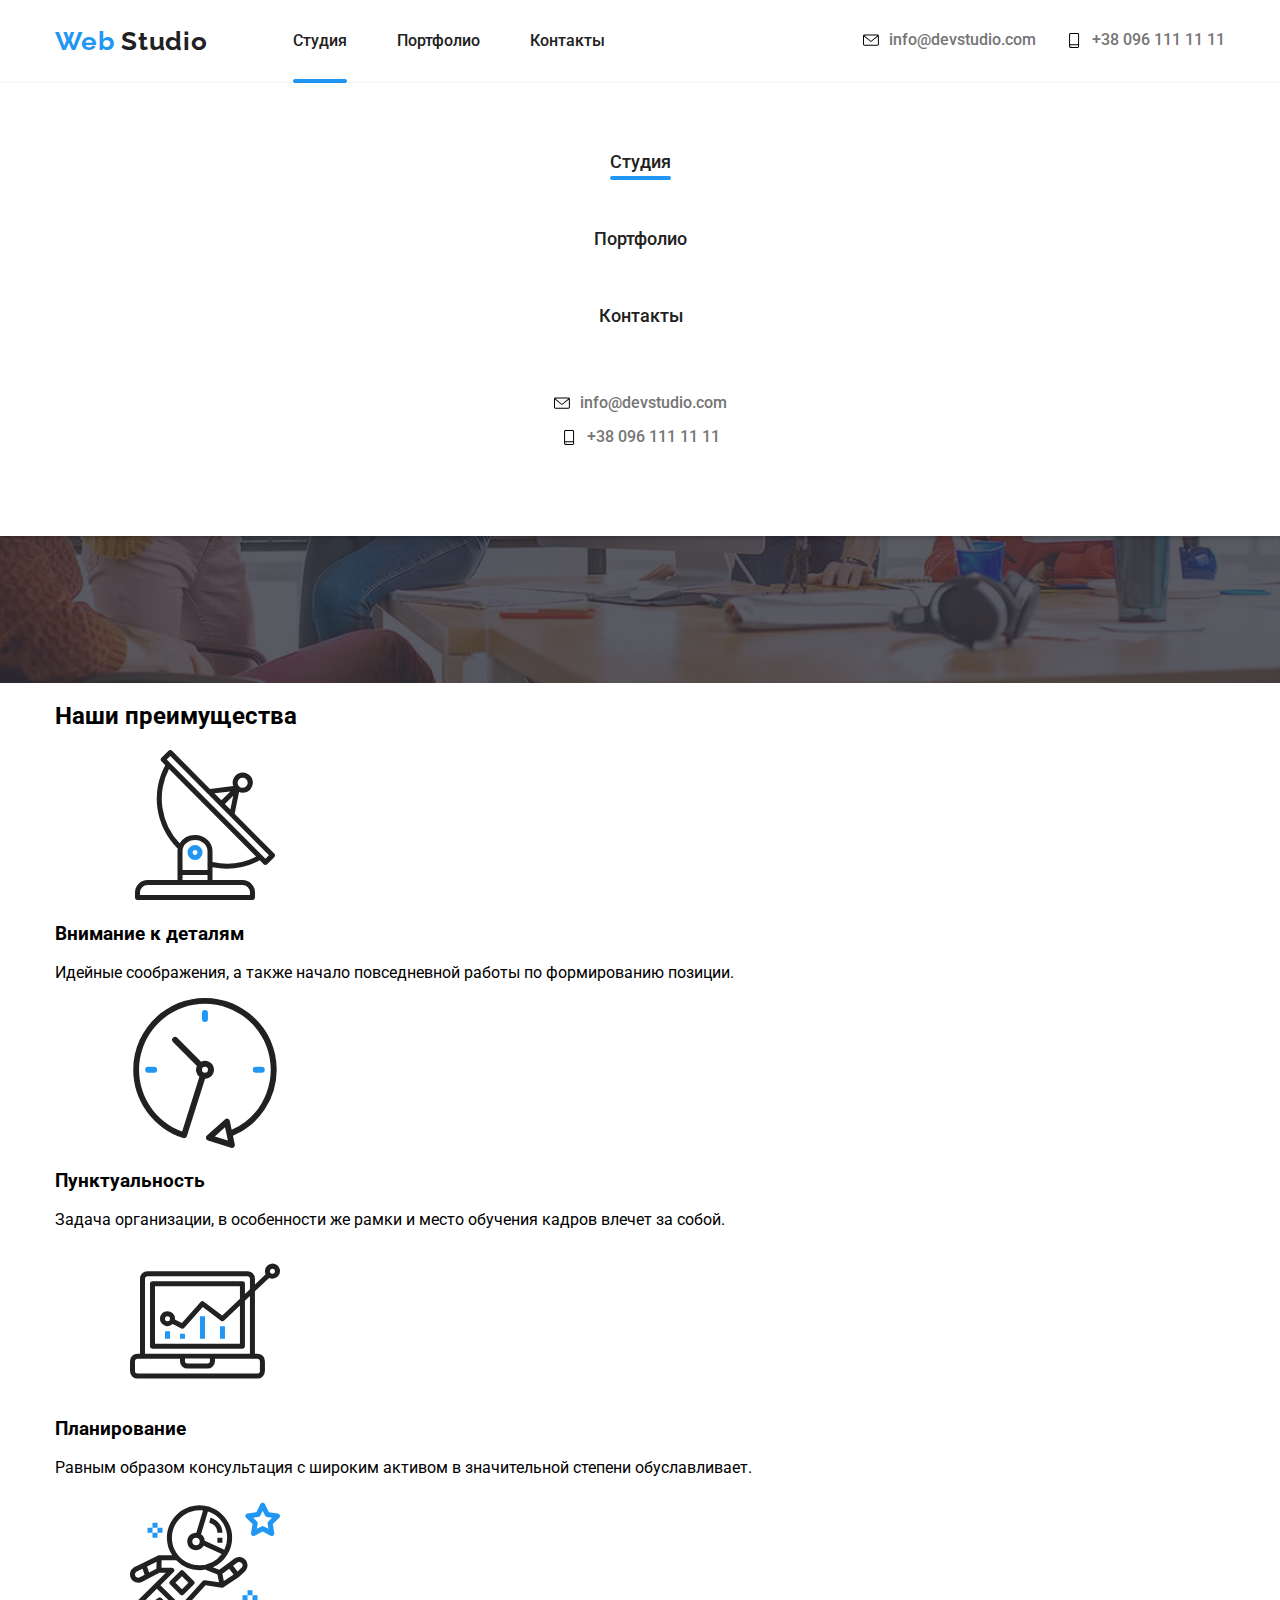
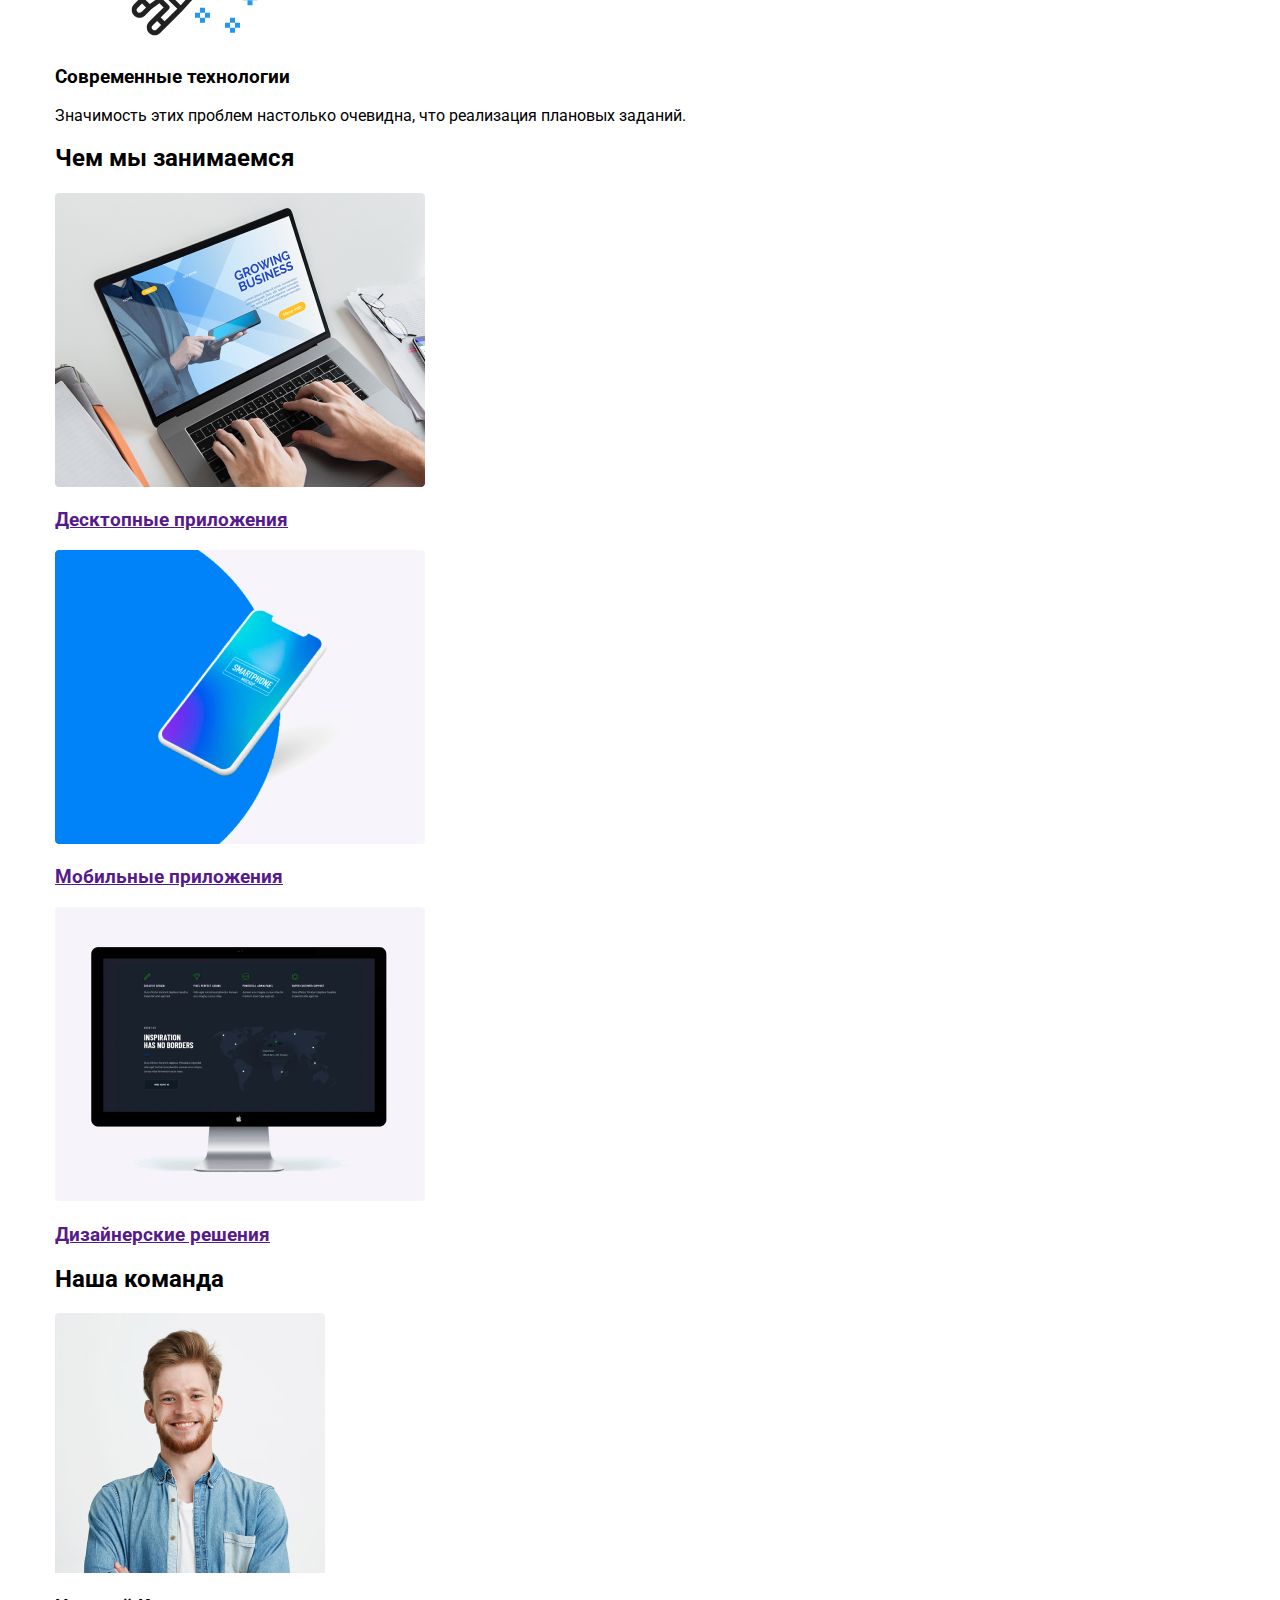
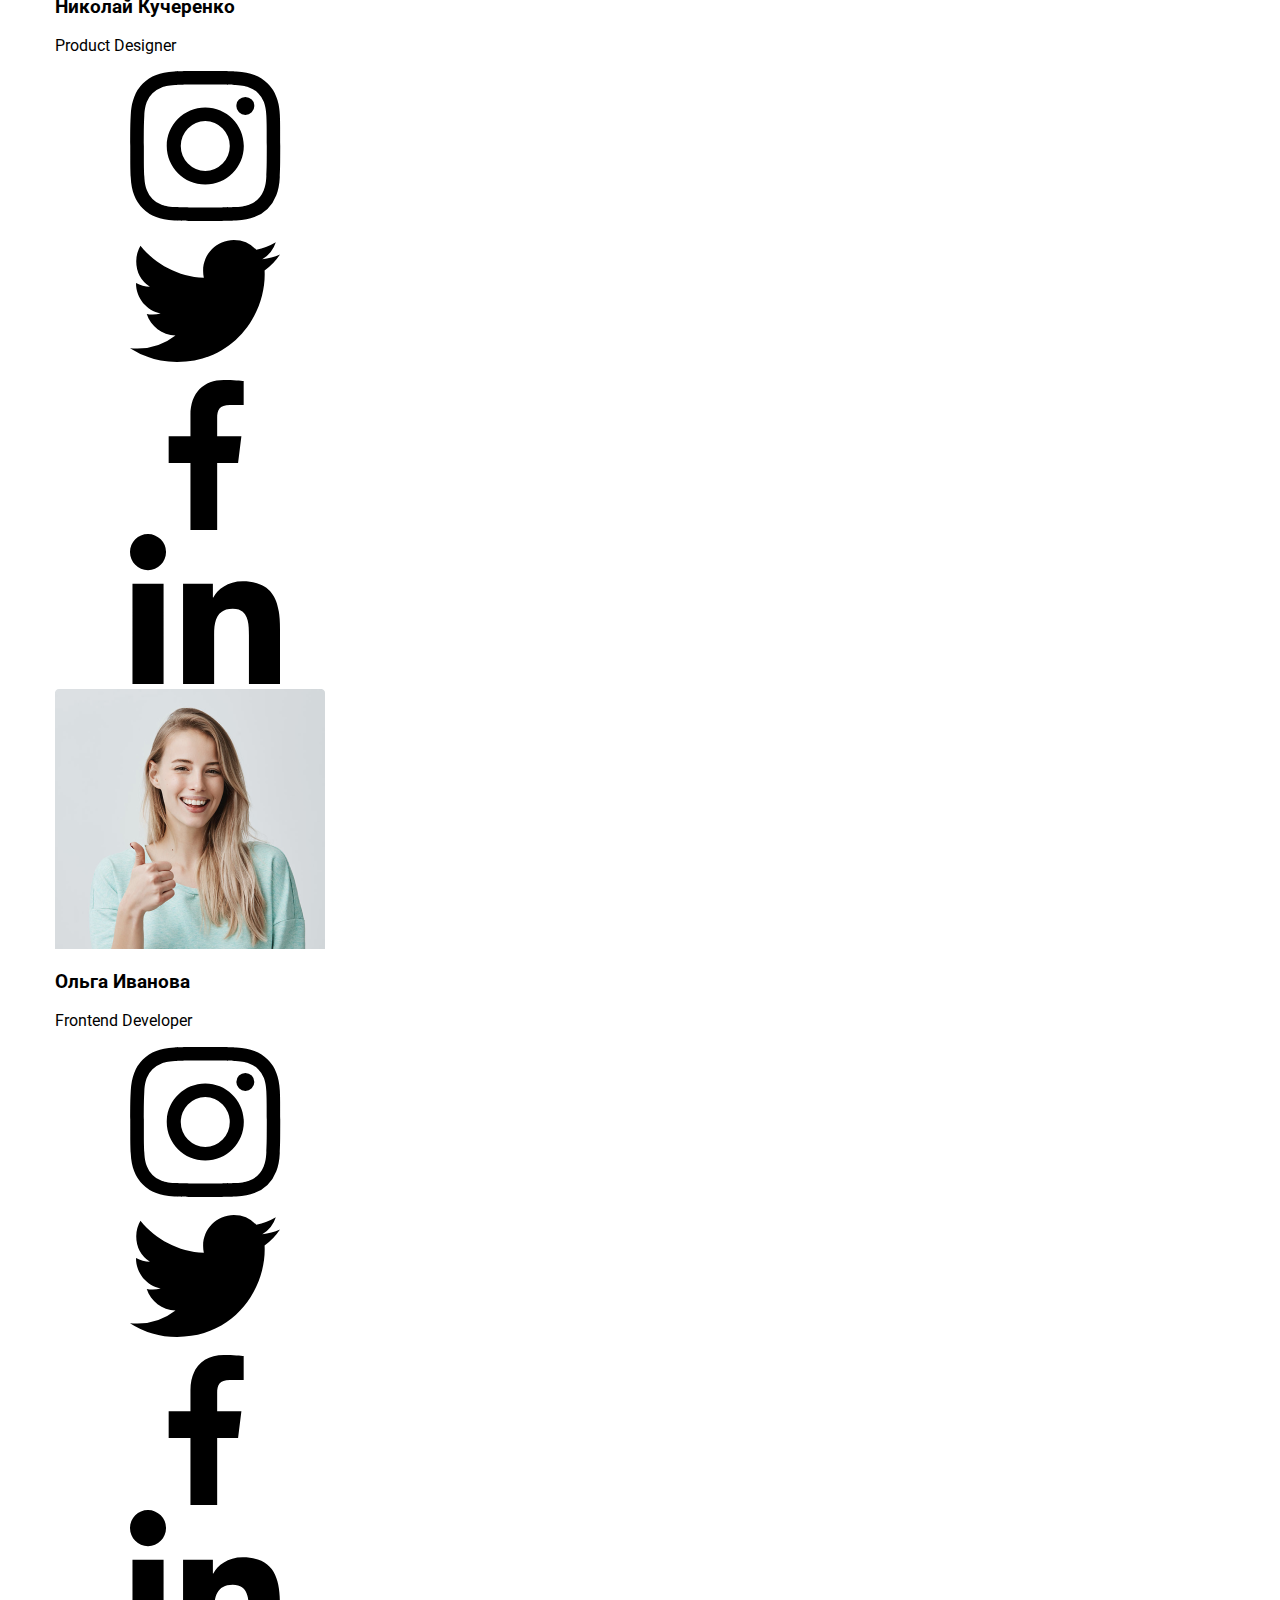
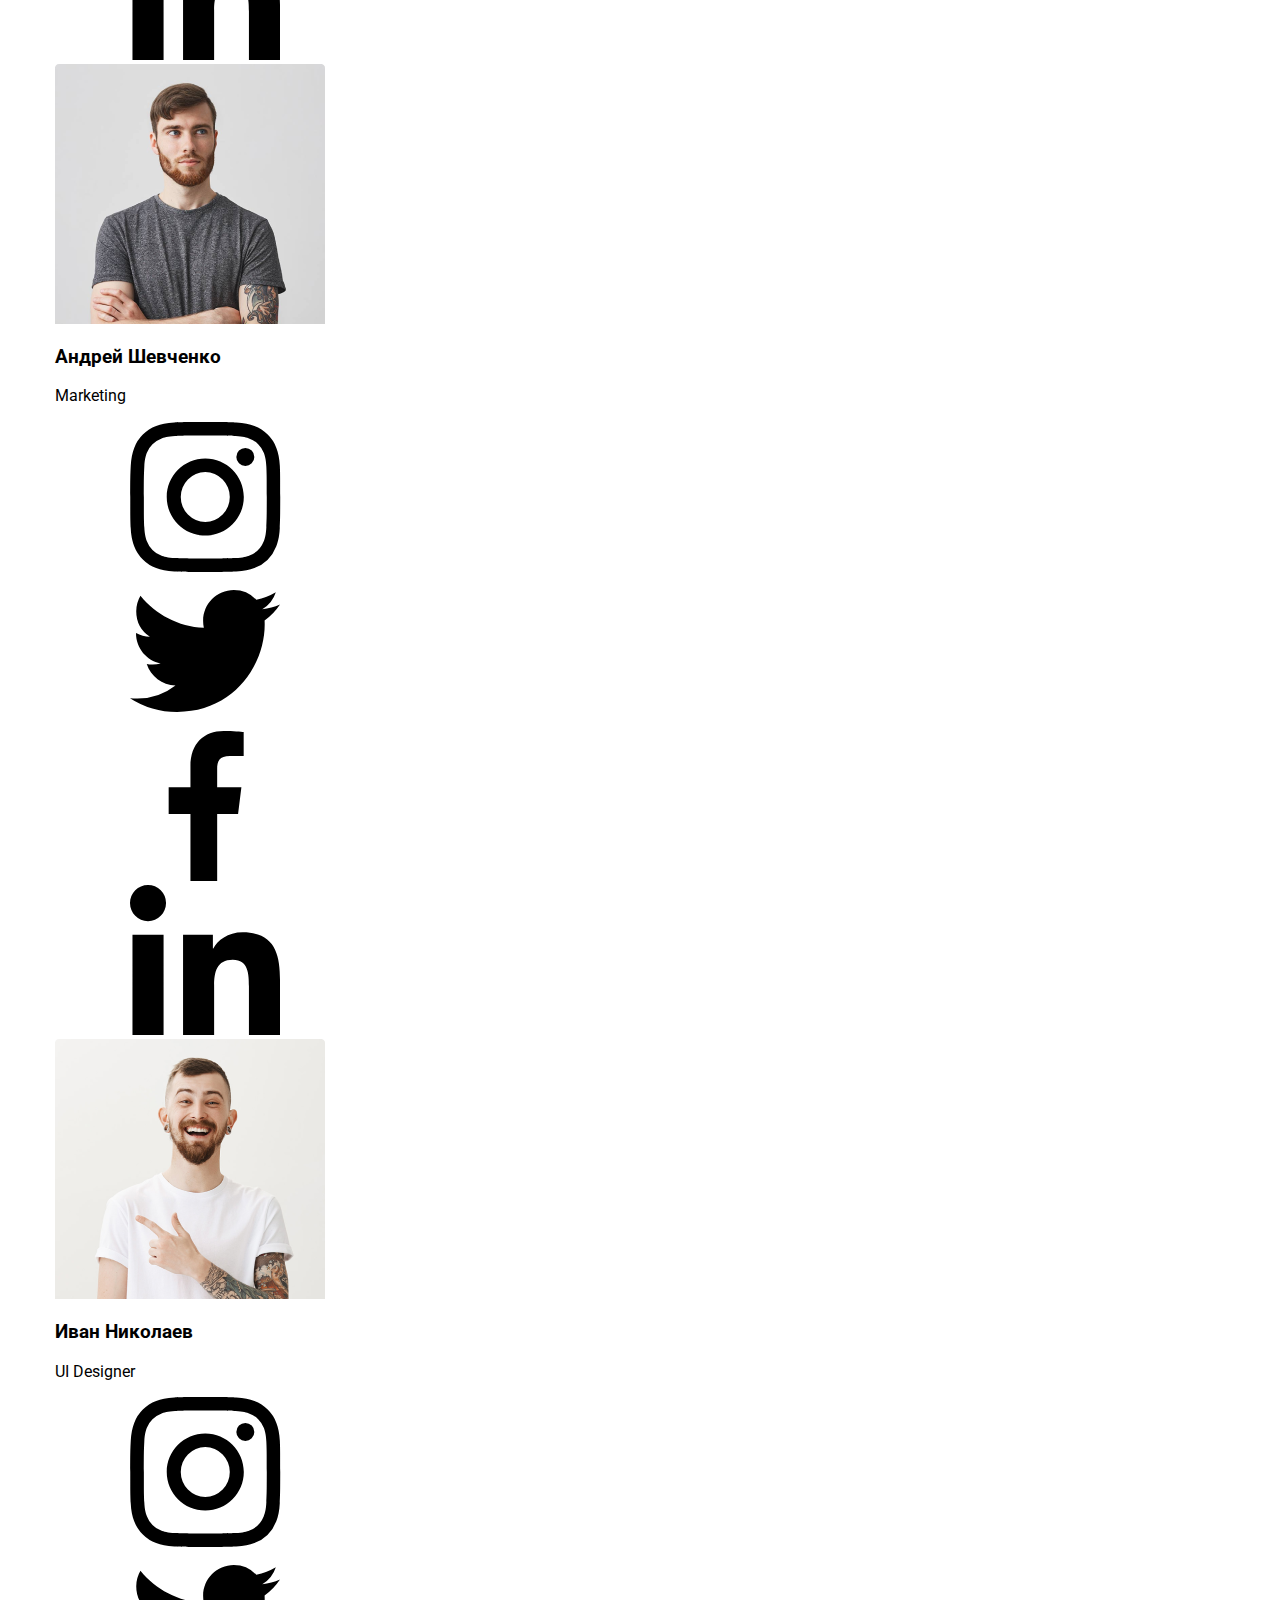
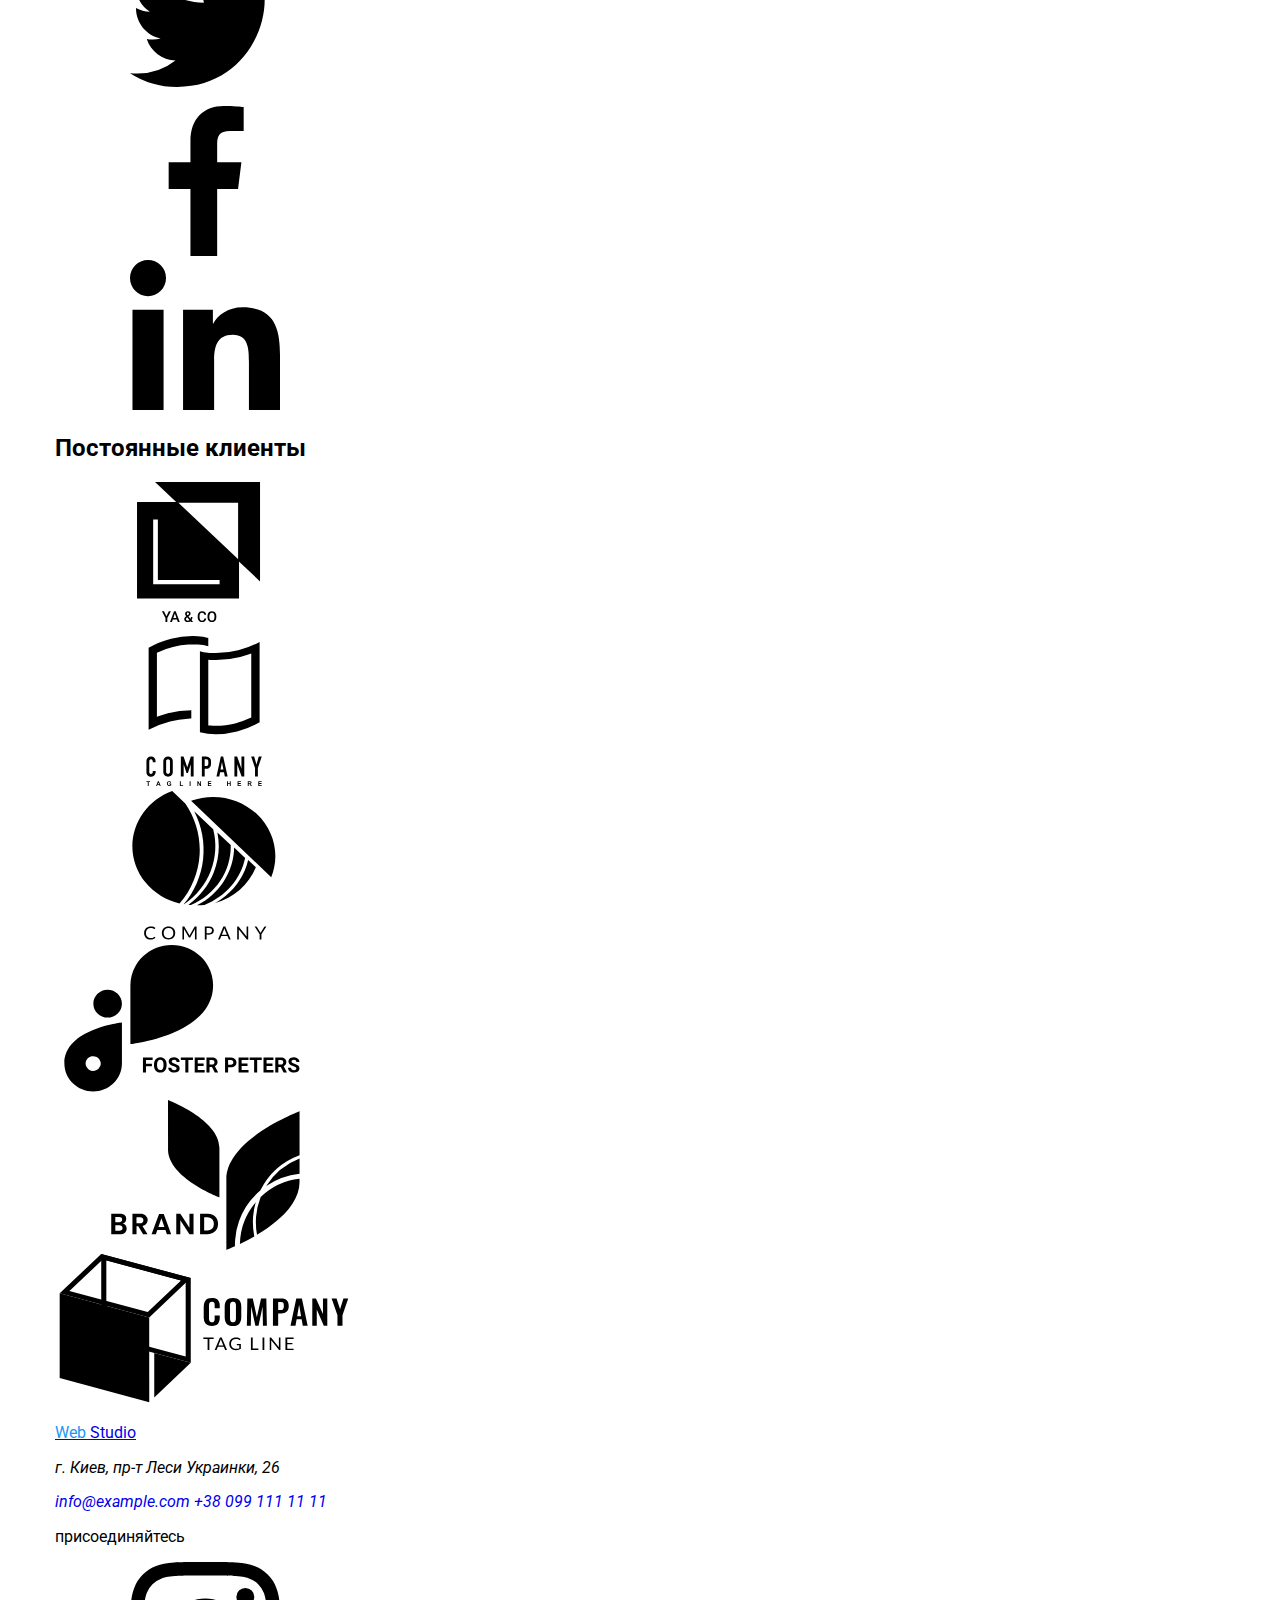
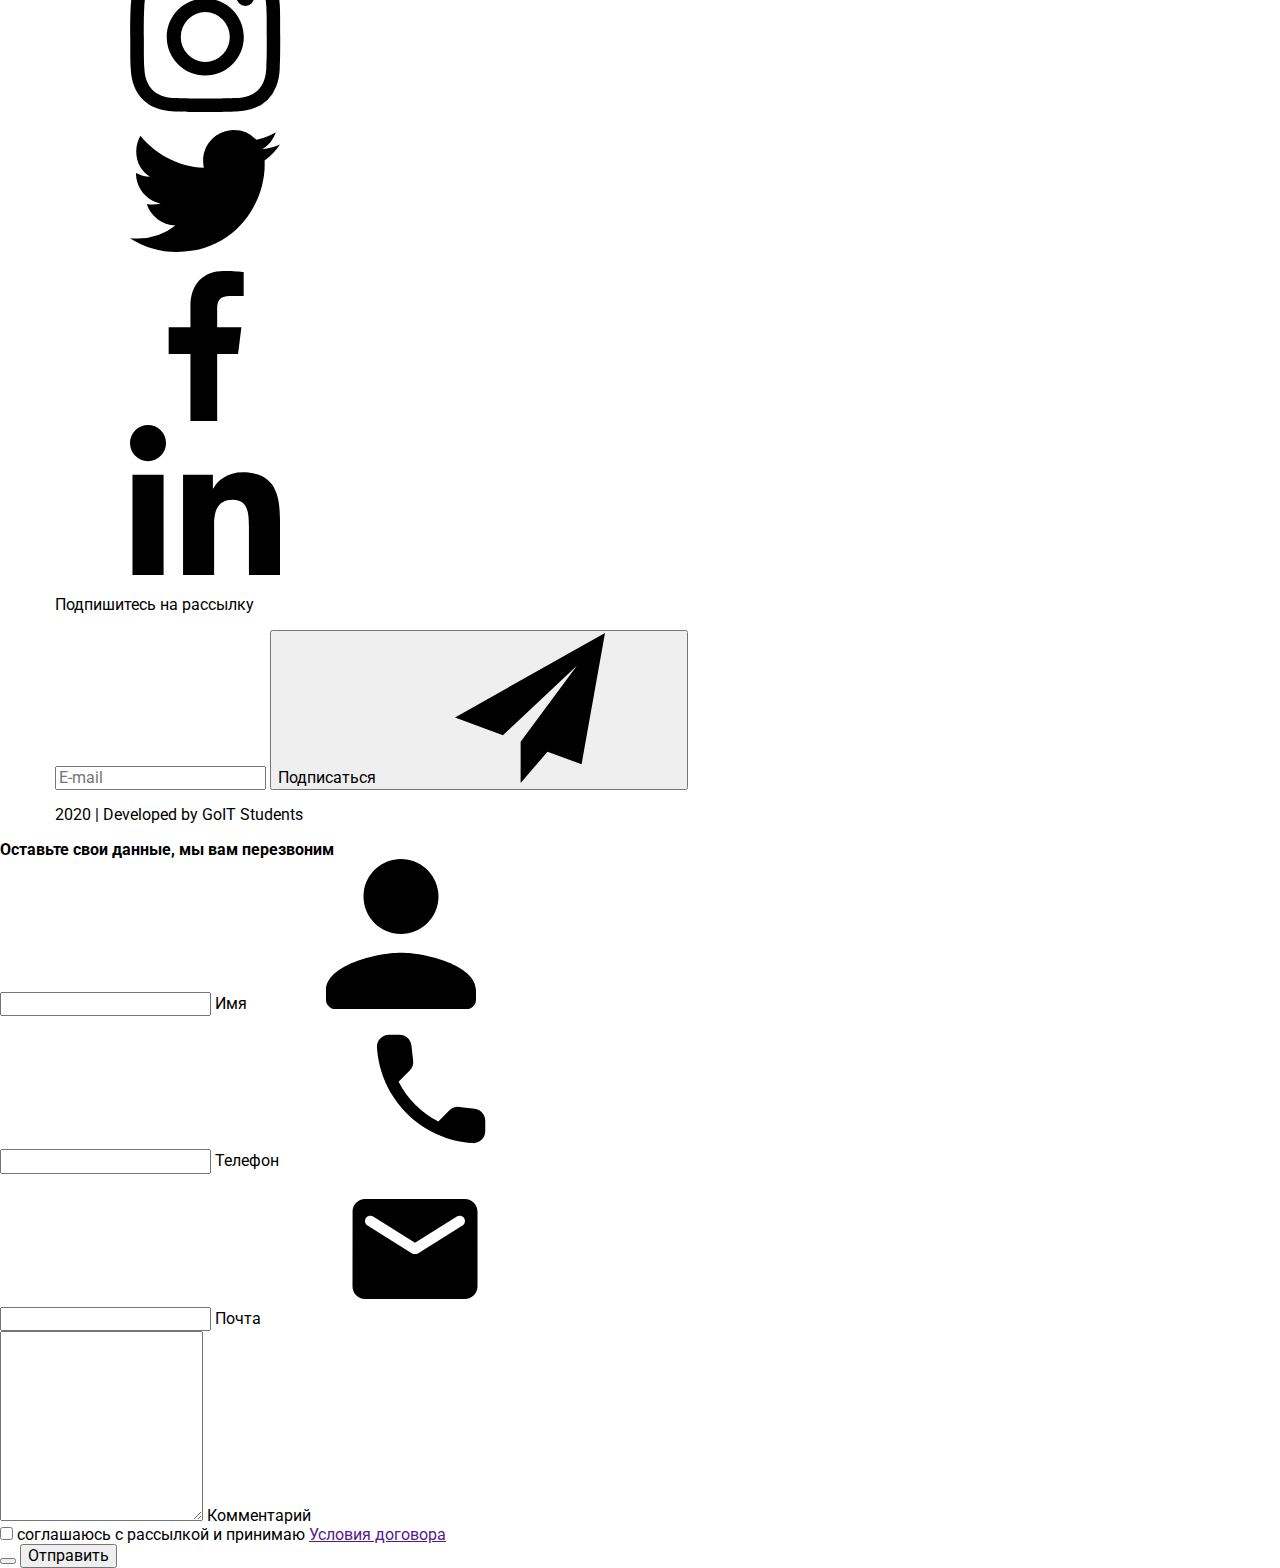
==== index.html @ ee9f519d "стилизует хедер и выплывающее меню" ====
<!DOCTYPE html>
<html lang="en">
<head>
    <meta charset="UTF-8">
    <meta name="viewport" content="width=device-width, initial-scale=1.0">
    <title>web_studio.v.1</title>
    <link rel="stylesheet" href="https://cdnjs.cloudflare.com/ajax/libs/modern-normalize/0.6.0/modern-normalize.min.css">
    <link href="https://fonts.googleapis.com/css2?family=Raleway:wght@700&family=Roboto:wght@400;500;700&display=swap" rel="stylesheet">
    <link rel="stylesheet" href="./css/main.min.css">
</head>
<body class="page">
<!--шапка страницы-->
<div class="page-header">
    <header class="content">
        <nav class="main-nav">
            <a class="logo" href="index.html">
            <p><span class="logo-color">Web</span> Studio</p>
            </a>

            <ul class="site-nav list">
                <li class="item active"> <a class="link" href="./index.html">Студия</a> </li>
                <li class="item"> <a class="link" href="./portfolio.html">Портфолио</a> </li>
                <li class="item"> <a class="link" href="">Контакты</a> </li>
            </ul>
          
            
            <address class="address-list">
                
                <ul class="list address-list">
                    <li class="item">
                        <a class="contacts link" href="mailto:info@devstudio.com">
                            <svg class="mail-icon"><use href="./img/symbol-defs2.svg#icon-mail"></use></svg>
                            info@devstudio.com</a>
                    </li>
                    <li class="item">
                        <a class="contacts link" href="tel:+380961111111">
                            <svg class="mail-icon"><use href="./img/symbol-defs2.svg#icon-phone"></use></svg>
                            +38 096 111 11 11</a>
                    </li>
                </ul>
            
            </address>
            <button type="button"
            class="menu-button is-open" 
            aria-controls="menu-container" 
            aria-expanded="false" data-menu-button>
                <svg width= 40px height= 40px aria-label="переключатель мобильного меню">
                    <use class="icon-cross" href="./img/symbol-defs-3.svg#icon-close_40px"></use>
                    <use class="icon-menu" href="./img/symbol-defs-3.svg#icon-menu"></use>
                </svg>
            </button>
            <div class="menu-container is-open" 
            id="menu-container" data-menu>
                <ul class="mobile-nav list">
                    <li class="item active"> <a class="mobile-link" href="./index.html">Студия</a> </li>
                    <li class="item"> <a class="mobile-link" href="./portfolio.html">Портфолио</a> </li>
                    <li class="item"> <a class="mobile-link" href="">Контакты</a> </li>
                </ul>
                <ul class="list mobile-address">
                    <li class="item">
                        <a class="mobile-contacts link" href="mailto:info@devstudio.com">
                            <svg class="mobile-mail-icon"><use href="./img/symbol-defs2.svg#icon-mail"></use></svg>
                            info@devstudio.com</a>
                    </li>
                    <li class="item">
                        <a class="mobile-contacts link" href="tel:+380961111111">
                            <svg class="mobile-mail-icon"><use href="./img/symbol-defs2.svg#icon-phone"></use></svg>
                            +38 096 111 11 11</a>
                    </li>
                </ul> 
            </div>
        
        </nav>  
    </header>
</div>
    <main>
        
            <!--герой-->
    <div class="hero-bgc">
        <section class="hero content">
            <h1 class="hero-title">Эффективные решения для вашего бизнеса</h1>
            <button class="button-submit" data-modal-open>Заказать услугу</button>
            <!-- <a class="button-link link" href="">Заказать услугу</a> -->
        </section>
    </div>    

            <!--Преимущества-->
            
        <section class="section-margin content">
            <h2 class="killer-margin">Наши преимущества</h2> <!--делаем не видимым в css, обозначает блок информации-->
            <ul class="advantages list">
                <li class="advantages-item"> 
                    <div class="pict_position">
                        <svg class="advantages-icon"><use href="./img/symbol-defs2.svg#icon-antena"></use></svg>
                    </div>
                    <h3 class="section-title">Внимание к деталям</h3> 
                    <p class="section-item">Идейные соображения, а также начало повседневной работы по формированию позиции.</p>   
                </li>

                <li class="advantages-item">
                    <div class="pict_position">
                        <svg class="advantages-icon"><use href="./img/symbol-defs2.svg#icon-clock"></use></svg>
                    </div>
                    <h3 class="section-title">Пунктуальность</h3>
                    <p class="section-item">Задача организации, в особенности же рамки и место обучения кадров влечет за собой.</p> 
                </li>

                <li class="advantages-item">
                    <div class="pict_position">
                        <svg class="advantages-icon"><use href="./img/symbol-defs2.svg#icon-diagram"></use></svg>
                    </div>
                    <h3 class="section-title">Планирование</h3> 
                    <p class="section-item">Равным образом консультация с широким активом в значительной степени обуславливает.</p>
                </li>

                <li class="advantages-item">
                    <div class="pict_position">
                        <svg class="advantages-icon"><use href="./img/symbol-defs2.svg#icon-astronaut"></use></svg>
                    </div>
                    <h3 class="section-title">Современные технологии</h3>
                    <p class="section-item">Значимость этих проблем настолько очевидна, что реализация плановых заданий.</p>  
                </li>
            </ul>
        </section>
         

            <!--Чем занимаемся-->
        <section class="section-margin content">
            <h2 class="h2-title">Чем мы занимаемся </h2>
            <ul class="work list">
                <li class="work-item">
                    <a class="work-img" href=""> <img src="./img/img1.png" alt="laptop">
                    <h3 class="work-title">Десктопные приложения</h3></a>
                </li>
                <li class="work-item"> 
                    <a class="work-img" href=""> <img src="./img/box.png" alt="smartphone"> 
                    <h3 class="work-title">Мобильные приложения</h3></li></a>
                <li class="work-item"> 
                    <a class="work-img" href=""> <img src="./img/img.png" alt="monitor"> 
                    <h3 class="work-title">Дизайнерские решения</h3></li></a>
            </ul>
        </section>
            

            <!--Наша команда-->
        <section class="content section-margin">
            <h2 class="h2-title">Наша команда</h2>
            <ul class="team list">
                <li class="team-item"> 
                    <img src="./img/img(0).png" alt="John Smith">
                    <h3 class="name">Николай Кучеренко</h3>
                    <p class="function">Product Designer</p> 
                    <!-- список пока не стилизуем, чтобы его было видно визуально -->
                        <ul class="social list">  
                            <li class="social-item"><a class="social-link" href="" aria-label="instagram">
                                <svg class="social-icon">
                                <use href="./img/symbol-defs2.svg#icon-instagram"></use>
                                </svg></a>
                            </li>
                            <li class="social-item"><a class="social-link" href="" aria-label="twitter">
                                <svg class="social-icon">
                                <use href="./img/symbol-defs2.svg#icon-twitter"></use>
                                </svg></a>
                            </li>
                            <li class="social-item"><a class="social-link" href="" aria-label="facebook">
                                <svg class="social-icon">
                                <use href="./img/symbol-defs2.svg#icon-facebook"></use>
                                </svg></a>
                            </li>
                            <li class="social-item"><a class="social-link" href="" aria-label="in">
                                <svg class="social-icon">
                                <use href="./img/symbol-defs2.svg#icon-linkedin"></use>
                                </svg></a>
                            </li>
                        </ul>
                        
                </li>
                
                
                <li class="team-item"> 
                    <img src="./img/img(1).png" alt="Marta Stewart">
                    <h3 class="name">Ольга Иванова</h3>
                    <p class="function">Frontend Developer</p> 
                    <!-- список пока не стилизуем, чтобы его было видно визуально -->
                    <ul class="social list">  
                        <li class="social-item"><a class="social-link" href="" aria-label="instagram">
                            <svg class="social-icon">
                            <use href="./img/symbol-defs2.svg#icon-instagram"></use>
                            </svg></a>
                        </li>
                        <li class="social-item"><a class="social-link" href="" aria-label="twitter">
                            <svg class="social-icon">
                            <use href="./img/symbol-defs2.svg#icon-twitter"></use>
                            </svg></a>
                        </li>
                        <li class="social-item"><a class="social-link" href="" aria-label="facebook">
                            <svg class="social-icon">
                            <use href="./img/symbol-defs2.svg#icon-facebook"></use>
                            </svg></a>
                        </li>
                        <li class="social-item"><a class="social-link" href="" aria-label="in">
                            <svg class="social-icon">
                            <use href="./img/symbol-defs2.svg#icon-linkedin"></use>
                            </svg></a>
                        </li>
                    </ul>
                </li>

                <li class="team-item"> 
                    <img src="./img/img(2).png" alt="Robert Jakis">
                    <h3 class="name">Андрей Шевченко</h3>
                    <p class="function">Marketing</p> 
                    <!-- список пока не стилизуем, чтобы его было видно визуально -->
                    <ul class="social list">  
                        <li class="social-item"><a class="social-link" href="" aria-label="instagram">
                            <svg class="social-icon">
                            <use href="./img/symbol-defs2.svg#icon-instagram"></use>
                            </svg></a>
                        </li>
                        <li class="social-item"><a class="social-link" href="" aria-label="twitter">
                            <svg class="social-icon">
                            <use href="./img/symbol-defs2.svg#icon-twitter"></use>
                            </svg></a>
                        </li>
                        <li class="social-item"><a class="social-link" href="" aria-label="facebook">
                            <svg class="social-icon">
                            <use href="./img/symbol-defs2.svg#icon-facebook"></use>
                            </svg></a>
                        </li>
                        <li class="social-item"><a class="social-link" href="" aria-label="in">
                            <svg class="social-icon">
                            <use href="./img/symbol-defs2.svg#icon-linkedin"></use>
                            </svg></a>
                        </li>
                    </ul>
                </li>

                <li class="team-item"> 
                    <img src="./img/img(3).png" alt="Martin Doe">
                    <h3 class="name">Иван Николаев</h3>
                    <p class="function">UI Designer</p> 
                    <!-- список пока не стилизуем, чтобы его было видно визуально -->
                    <ul class="social list">  
                        <li class="social-item"><a class="social-link" href="" aria-label="instagram">
                            <svg class="social-icon">
                            <use href="./img/symbol-defs2.svg#icon-instagram"></use>
                            </svg></a>
                        </li>
                        <li class="social-item"><a class="social-link" href="" aria-label="twitter">
                            <svg class="social-icon">
                            <use href="./img/symbol-defs2.svg#icon-twitter"></use>
                            </svg></a>
                        </li>
                        <li class="social-item"><a class="social-link" href="" aria-label="facebook">
                            <svg class="social-icon">
                            <use href="./img/symbol-defs2.svg#icon-facebook"></use>
                            </svg></a>
                        </li>
                        <li class="social-item"><a class="social-link" href="" aria-label="in">
                            <svg class="social-icon">
                            <use href="./img/symbol-defs2.svg#icon-linkedin"></use>
                            </svg></a>
                        </li>
                    </ul>
                </li>
                
            </ul>
        </section>
            
            <!--Постоянные клиенты-->
        <section class="content section-margin">
            <h2 class="h2-title">Постоянные клиенты</h2>
            <ul class="clients list">
                <li class="clients-item"><a class="clients-link" href=""><svg class="clients-icon1"><use href="./img/symbol-defs2.svg#icon-logo-1"></use></svg></a></li>
                <li class="clients-item"><a class="clients-link" href=""><svg class="clients-icon2"><use href="./img/symbol-defs2.svg#icon-logo-2"></use></svg></a></li>
                <li class="clients-item"><a class="clients-link" href=""><svg class="clients-icon3"><use href="./img/symbol-defs2.svg#icon-logo-3"></use></svg></a></li>
                <li class="clients-item"><a class="clients-link" href=""><svg class="clients-icon4"><use href="./img/symbol-defs2.svg#icon-logo-4"></use></svg></a></li>
                <li class="clients-item"><a class="clients-link" href=""><svg class="clients-icon5"><use href="./img/symbol-defs2.svg#icon-logo-5"></use></svg></a></li>
                <li class="clients-item"><a class="clients-link" href=""><svg class="clients-icon6"><use href="./img/symbol-defs2.svg#icon-logo-6"></use></svg></a></li>
            </ul>
        </section>
            
        
    </main>

        <!--Подвал-->
    <footer class="section-margin footer">
        <div class="content footer-contacts">
            <div class="column-one">
                <a class="footer-logo" href="index.html">
                    <p class="logo-margin"><span class="logo-color">Web</span> Studio</p>
                </a>
                <address class="footer-address tel-mail">
                    <p class="footer-address-item">г. Киев, пр-т Леси Украинки, 26</p>
                    <a class="link tel-mail-link" href="mailto:info@example.com" >info@example.com</a>
                    <a class="link tel-mail-link" href="tel:+380991111111">+38 099 111 11 11</a>
                </address>
            </div>
            <div class="column-two"> 
                <p class="connecting">присоединяйтесь</p>
                <ul class="social list">  
                    <li class="social-item"><a class="social-link" href="" aria-label="instagram">
                        <svg class="social-icon">
                        <use href="./img/symbol-defs2.svg#icon-instagram"></use>
                        </svg></a>
                    </li>
                    <li class="social-item"><a class="social-link" href="" aria-label="twitter">
                        <svg class="social-icon">
                        <use href="./img/symbol-defs2.svg#icon-twitter"></use>
                        </svg></a>
                    </li>
                    <li class="social-item"><a class="social-link" href="" aria-label="facebook">
                        <svg class="social-icon">
                        <use href="./img/symbol-defs2.svg#icon-facebook"></use>
                        </svg></a>
                    </li>
                    <li class="social-item"><a class="social-link" href="" aria-label="in">
                        <svg class="social-icon">
                        <use href="./img/symbol-defs2.svg#icon-linkedin"></use>
                        </svg></a>
                    </li>
                </ul>
            </div> 
            
            
                <form class="form">
                    <div class="form-field">
                        <p class="form-text">Подпишитесь на рассылку</p>
                            <div class="form-position">
                                <input type="email" placeholder="E-mail" class="form-input" name="email" id="email">
                                <button class="form-button" type="submit">Подписаться <svg class="button-icon"><use href="./img/symbol-defs-3.svg#icon-fly"></use></svg> </button>
                            </div>
                    </div>
                </form>

                  
        </div>       
              <div class="content dev_border"><p class="developed">2020 | Developed by GoIT Students </p></div>
      
    </footer>
    <!-- <button data-modal-open>open modal</button> -->
    <div class="backdrop is-hidden"data-modal>
        <div class="modal">
            <div class="modal-title">
                <b>Оставьте свои данные, мы вам перезвоним</b>
            </div>
            <div class="modal-fild">
                <input class="modal-input" placeholder=" " type="text" name="name" id="name">
                <label class="modal-label" for="name">Имя</label>
                <svg class="modal-icon"><use href="./img/symbol-defs-3.svg#icon-name-icon"></use></svg>
            </div> 
            <div class="modal-fild"> 
                <input class="modal-input" placeholder=" " type="tel" name="tel" id="tel">
                <label class="modal-label" for="tel">Телефон</label>
                <span class="tel-icon"></span>
                <svg class="modal-icon"><use href="./img/symbol-defs-3.svg#icon-tel-icon"></use></svg>
            </div>
            <div class="modal-fild">
                <input class="modal-input" placeholder=" " type="email" name="email" id="email">
                <label class="modal-label" for="email">Почта</label>
                <svg class="modal-icon"><use href="./img/symbol-defs-3.svg#icon-email-icon"></use></svg>
            </div>
            <div class="modal-comment">
                <textarea class="modal-textarea" placeholder=" " name="comment" id="comment" rows="10"></textarea>
                <label class="comment-label" for="comment">Комментарий</label>
            </div>
            <div class="checkbox-fild">
                 <input type="checkbox" class="checkbox" required name="agree" id="agree">
                <label class="checkbox-label" for="agree">соглашаюсь с рассылкой и принимаю <a class="agree-link" href="">Условия договора</a></label>
            </div>
          <button class="button-close" data-modal-close></button> 
          <button class="button-submit" type="submit">Отправить</button>
        </div>

    </div>
    <script>
    (() => {
        const menuBtnRef = document.querySelector("[data-menu-button]");
        const mobileMenuRef = document.querySelector("[data-menu]");
      
        menuBtnRef.addEventListener("click", () => {
          const expanded =
            menuBtnRef.getAttribute("aria-expanded") === "true" || false;
      
          menuBtnRef.classList.toggle("is-open");
          menuBtnRef.setAttribute("aria-expanded", !expanded);
      
          mobileMenuRef.classList.toggle("is-open");
        });
      })();
    </script>
    <!-- <script>
        (() => {
        document
          .querySelector('.js-speaker-form')
          .addEventListener('submit', e => {
            e.preventDefault();
            new FormData(e.currentTarget).forEach((value, name) =>
              console.log(${name}: ${value}),
            );
            e.currentTarget.reset();
          });
      })();
    </script> -->
    <script>
        (() => {
  const refs = {
    openModalBtn: document.querySelector('[data-modal-open]'),
    closeModalBtn: document.querySelector('[data-modal-close]'),
    modal: document.querySelector('[data-modal]'),
  };

  refs.openModalBtn.addEventListener('click', toggleModal);
  refs.closeModalBtn.addEventListener('click', toggleModal);

  function toggleModal() {
    refs.modal.classList.toggle('is-hidden');
  }
})();
    </script>
</body>
</html>
---- css/main.min.css ----
/*! modern-normalize v0.7.0 | MIT License | https://github.com/sindresorhus/modern-normalize */*,*::before,*::after{-webkit-box-sizing:border-box;box-sizing:border-box}:root{-moz-tab-size:4;-o-tab-size:4;tab-size:4}html{line-height:1.15;-webkit-text-size-adjust:100%}body{margin:0}body{font-family:system-ui,-apple-system,"Segoe UI",Roboto,Helvetica,Arial,sans-serif,"Apple Color Emoji","Segoe UI Emoji"}hr{height:0}abbr[title]{-webkit-text-decoration:underline dotted;text-decoration:underline dotted}b,strong{font-weight:bolder}code,kbd,samp,pre{font-family:ui-monospace, SFMono-Regular, Consolas, 'Liberation Mono', Menlo, monospace;font-size:1em}small{font-size:80%}sub,sup{font-size:75%;line-height:0;position:relative;vertical-align:baseline}sub{bottom:-0.25em}sup{top:-0.5em}button,input,optgroup,select,textarea{font-family:inherit;font-size:100%;line-height:1.15;margin:0}button,select{text-transform:none}button,[type='button'],[type='reset'],[type='submit']{-webkit-appearance:button}button::-moz-focus-inner,[type='button']::-moz-focus-inner,[type='reset']::-moz-focus-inner,[type='submit']::-moz-focus-inner{border-style:none;padding:0}button:-moz-focusring,[type='button']:-moz-focusring,[type='reset']:-moz-focusring,[type='submit']:-moz-focusring{outline:1px dotted ButtonText}legend{padding:0}progress{vertical-align:baseline}[type='number']::-webkit-inner-spin-button,[type='number']::-webkit-outer-spin-button{height:auto}[type='search']{-webkit-appearance:textfield;outline-offset:-2px}[type='search']::-webkit-search-decoration{-webkit-appearance:none}::-webkit-file-upload-button{-webkit-appearance:button;font:inherit}summary{display:list-item}.page{background-color:#fff;font-family:"Roboto",sans-serif;-webkit-box-sizing:border-box;box-sizing:border-box}.list{list-style:none;padding:0;margin:0}.link{text-decoration:none}.logo{font-family:Raleway;font-weight:bold;font-size:24px;line-height:28px;letter-spacing:0.03em;text-decoration:none;color:#212121}@media screen and (min-width: 1200px){.logo{font-size:26px;line-height:31px}}.logo-color{color:#2196F3}.content{padding-left:15px;padding-right:15px;margin-right:auto;margin-left:auto}@media screen and (min-width: 480px){.content{width:480px}}@media screen and (min-width: 768px){.content{width:768px}}@media screen and (min-width: 1200px){.content{width:1200px}}.main-nav{display:-webkit-box;display:-ms-flexbox;display:flex;-webkit-box-align:center;-ms-flex-align:center;align-items:center;-webkit-box-pack:justify;-ms-flex-pack:justify;justify-content:space-between}.site-nav{display:-webkit-box;display:-ms-flexbox;display:flex;margin-left:85px;font-family:"Roboto",sans-serif}.site-nav .item{margin-left:auto;position:relative}.site-nav .active::after{content:'';position:absolute;bottom:0;left:0;height:4px;width:100%;background-color:#2196F3;border-radius:4px}.site-nav .item:not(:last-child){margin-right:50px}.site-nav .link{display:block;color:#212121;font-family:"Roboto",sans-serif;font-weight:500;padding-top:32px;padding-bottom:32px;-webkit-transition-property:color;transition-property:color;-webkit-transition-duration:250ms;transition-duration:250ms;-webkit-transition-timing-function:cubic-bezier(0.4, 0, 0.2, 1);transition-timing-function:cubic-bezier(0.4, 0, 0.2, 1)}.site-nav .link:hover,.site-nav .link:focus{color:#2196F3}@media screen and (max-width: 767px){.site-nav{display:none}}@media screen and (min-width: 1200px){.address-list{display:-webkit-box;display:-ms-flexbox;display:flex;margin-left:auto}}.address-list .item:not(:last-child){margin-right:30px}.contacts{display:-webkit-inline-box;display:-ms-inline-flexbox;display:inline-flex;-webkit-box-align:center;-ms-flex-align:center;align-items:center;color:#757575;font-style:normal;font-weight:500;-webkit-transition:color 250ms cubic-bezier(0.4, 0, 0.2, 1);transition:color 250ms cubic-bezier(0.4, 0, 0.2, 1)}.contacts:hover,.contacts:focus{color:#2196F3;fill:#2196F3}.contacts:hover svg,.contacts:focus svg{fill:#2196F3}@media screen and (max-width: 767px){.contacts{display:none}}.mail-icon{width:16px;height:15px;margin-right:10px;-webkit-transition:fill 250ms cubic-bezier(0.4, 0, 0.2, 1);transition:fill 250ms cubic-bezier(0.4, 0, 0.2, 1)}@media screen and (max-width: 767px){.menu-button{display:-webkit-inline-box;display:-ms-inline-flexbox;display:inline-flex;margin:0;padding:0;border:none;background-color:transparent}}@media screen and (min-width: 768px){.menu-button{display:none}}.menu-button .icon-cross{display:none}.menu-button.is-open .icon-cross{display:block}.menu-button.is-open .icon-menu{display:none}.menu-container{display:none;position:absolute;top:100%;left:0;width:100%;height:453px;background-color:#fff;margin:0;-webkit-box-shadow:0px 1px 3px rgba(0,0,0,0.16),0px 2px 4px rgba(0,0,0,0.08),0px 4px 8px rgba(0,0,0,0.04);box-shadow:0px 1px 3px rgba(0,0,0,0.16),0px 2px 4px rgba(0,0,0,0.08),0px 4px 8px rgba(0,0,0,0.04)}.menu-container.is-open{display:block}.hero-bgc{max-width:100%;margin-left:auto;margin-right:auto;background-repeat:no-repeat;background-position:center;background-image:-webkit-gradient(linear, left top, left bottom, from(rgba(47,48,58,0.8)), to(rgba(47,48,58,0.8))),url(../img/hw4/hero.jpg);background-image:linear-gradient(rgba(47,48,58,0.8), rgba(47,48,58,0.8)),url(../img/hw4/hero.jpg)}@media screen and (min-width: 480px){.hero-bgc{max-height:400px}}@media screen and (min-width: 768px){.hero-bgc{max-height:400px}}@media screen and (min-width: 1200px){.hero-bgc{max-width:1600px;max-height:600px}}.hero-bgc .hero{padding:200px 0px}@media screen and (min-width: 0px) and (max-width: 1199px){.hero-bgc .hero{padding:118px 0px}}.hero-bgc .hero .hero-title{font-family:Roboto;font-weight:900;font-size:44px;line-height:60px;text-align:center;letter-spacing:0.05em;text-transform:uppercase;max-width:696px;margin-left:auto;margin-right:auto;margin-bottom:30px;margin-top:0px;color:#fff}@media screen and (min-width: 0px) and (max-width: 1199px){.hero-bgc .hero .hero-title{font-size:26px;line-height:42px}}.hero-bgc .hero .button-submit{display:block;font-family:Roboto;font-weight:bold;font-size:16px;line-height:30px;text-align:center;margin-left:auto;margin-right:auto;width:200px;color:#fff;background-color:#2196F3;border-radius:4px;border-color:transparent;padding:10px 32px;-webkit-box-shadow:0px 4px rgba(0,0,0,0.15);box-shadow:0px 4px rgba(0,0,0,0.15)}.page-header{position:relative}.mobile-nav{display:-webkit-box;display:-ms-flexbox;display:flex;-webkit-box-orient:vertical;-webkit-box-direction:normal;-ms-flex-direction:column;flex-direction:column;-webkit-box-align:center;-ms-flex-align:center;align-items:center;margin-left:191px;margin-top:60px;margin-right:190px;margin-bottom:60px;font-family:"Roboto",sans-serif}.mobile-nav .item{margin-bottom:auto;position:relative}.mobile-nav .active::after{content:'';position:absolute;bottom:0;left:0;height:4px;width:100%;background-color:#2196F3;border-radius:4px}.mobile-nav .item:not(:last-child){margin-bottom:40px}.mobile-link{display:block;color:#212121;font-family:"Roboto",sans-serif;font-weight:500;font-size:18px;line-height:21px;padding-top:8px;padding-bottom:8px;text-decoration:none;-webkit-transition-property:color;transition-property:color;-webkit-transition-duration:250ms;transition-duration:250ms;-webkit-transition-timing-function:cubic-bezier(0.4, 0, 0.2, 1);transition-timing-function:cubic-bezier(0.4, 0, 0.2, 1)}.mobile-link:hover,.mobile-link:focus{color:#2196F3}.mobile-address{display:-webkit-box;display:-ms-flexbox;display:flex;-webkit-box-orient:vertical;-webkit-box-direction:normal;-ms-flex-direction:column;flex-direction:column;margin-left:auto;margin-right:auto}.mobile-address .item:not(:last-child){margin-bottom:16px}.mobile-contacts{display:-webkit-box;display:-ms-flexbox;display:flex;-webkit-box-align:center;-ms-flex-align:center;align-items:center;-webkit-box-pack:center;-ms-flex-pack:center;justify-content:center;color:#757575;font-style:normal;font-weight:500;-webkit-transition:color 250ms cubic-bezier(0.4, 0, 0.2, 1);transition:color 250ms cubic-bezier(0.4, 0, 0.2, 1)}.mobile-contacts:hover,.mobile-contacts:focus{color:#2196F3;fill:#2196F3}.mobile-contacts:hover svg,.mobile-contacts:focus svg{fill:#2196F3}.mobile-mail-icon{width:16px;height:15px;margin-right:10px;color:#757575;-webkit-transition:fill 250ms cubic-bezier(0.4, 0, 0.2, 1);transition:fill 250ms cubic-bezier(0.4, 0, 0.2, 1)}
/*# sourceMappingURL=main.min.css.map */
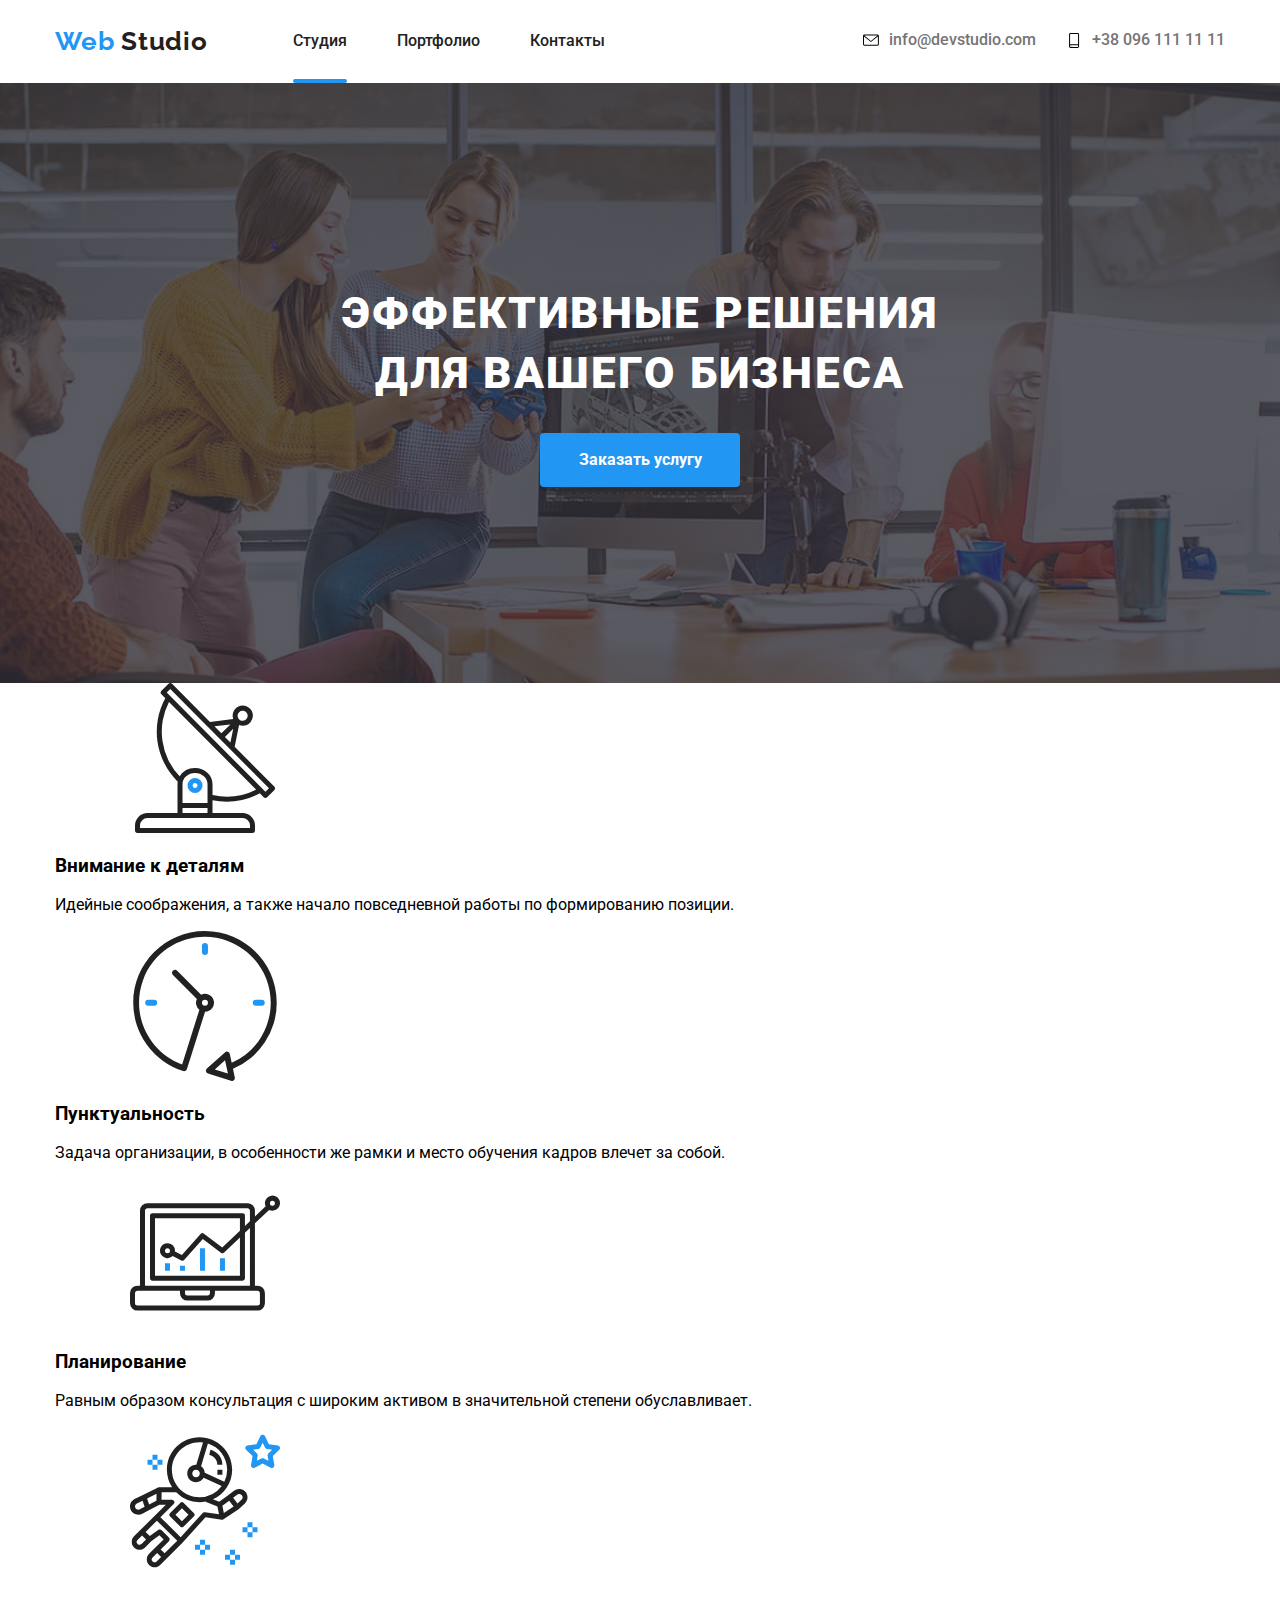
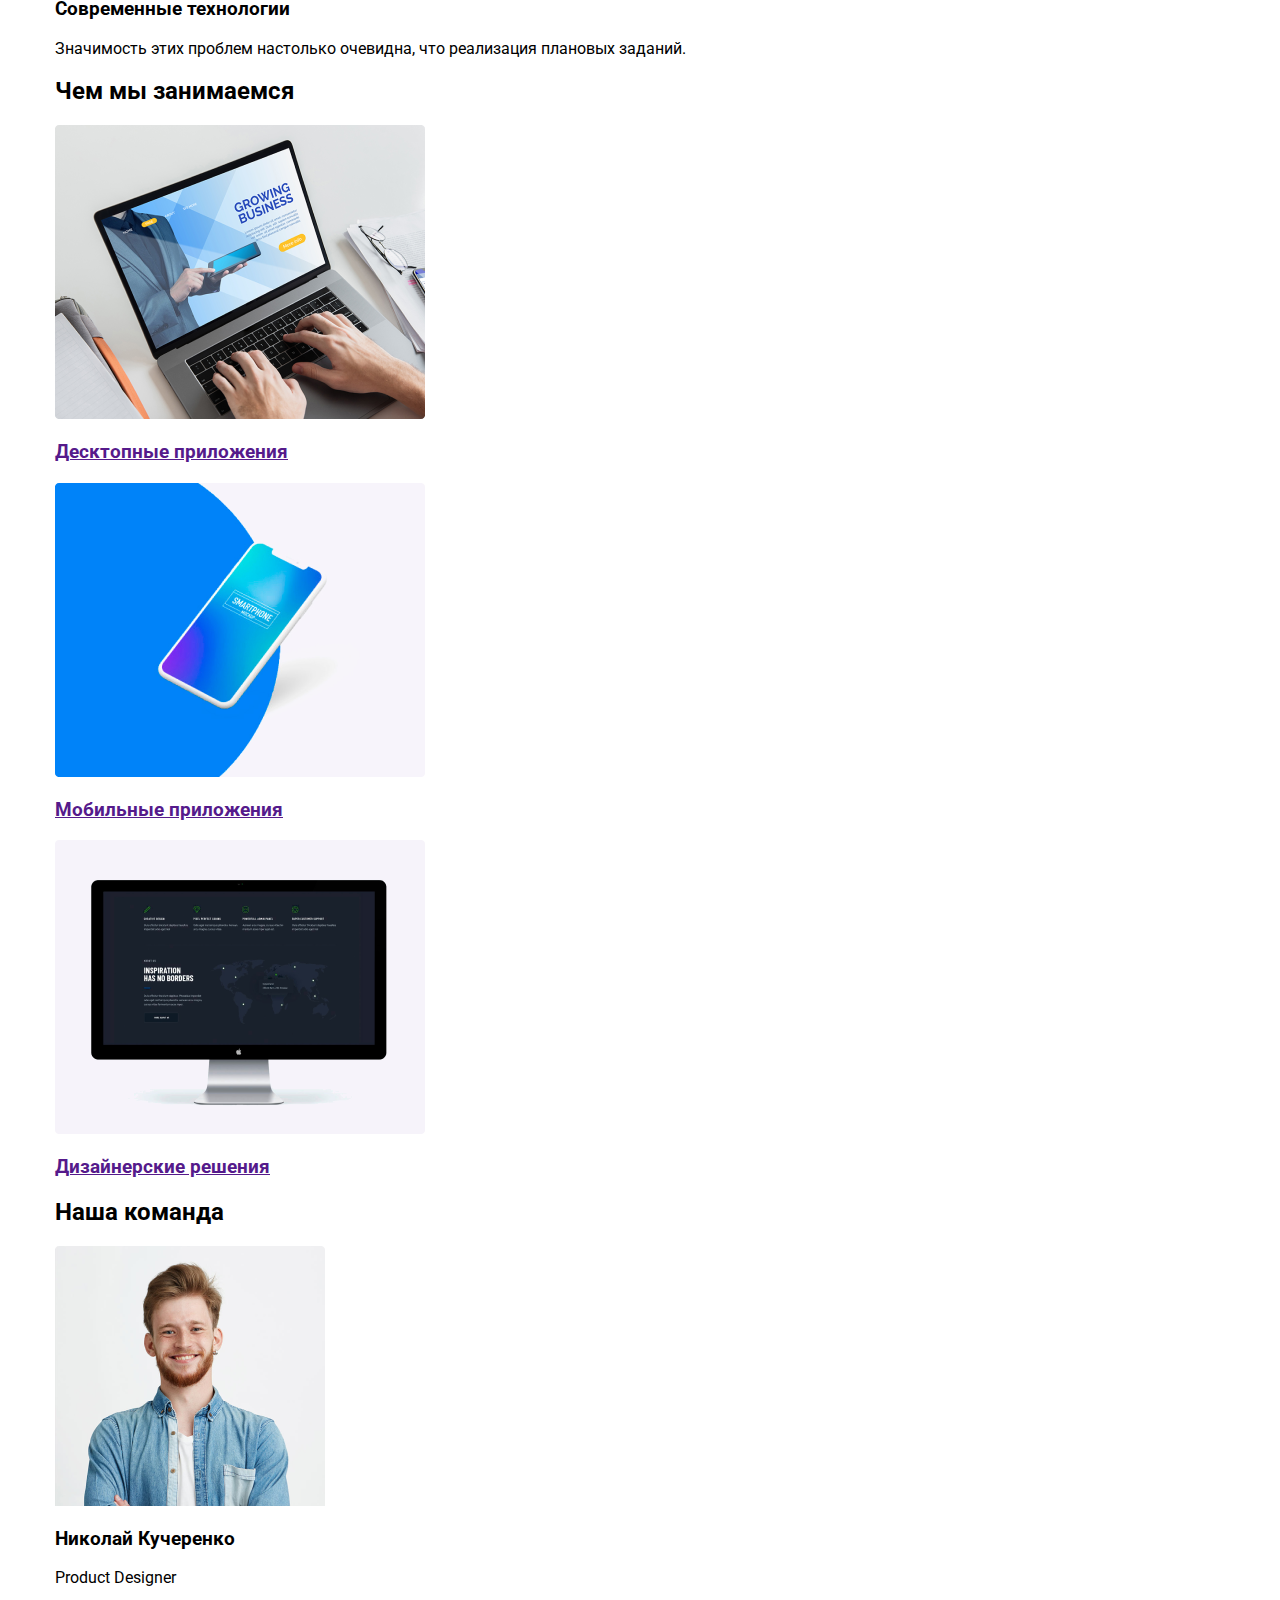
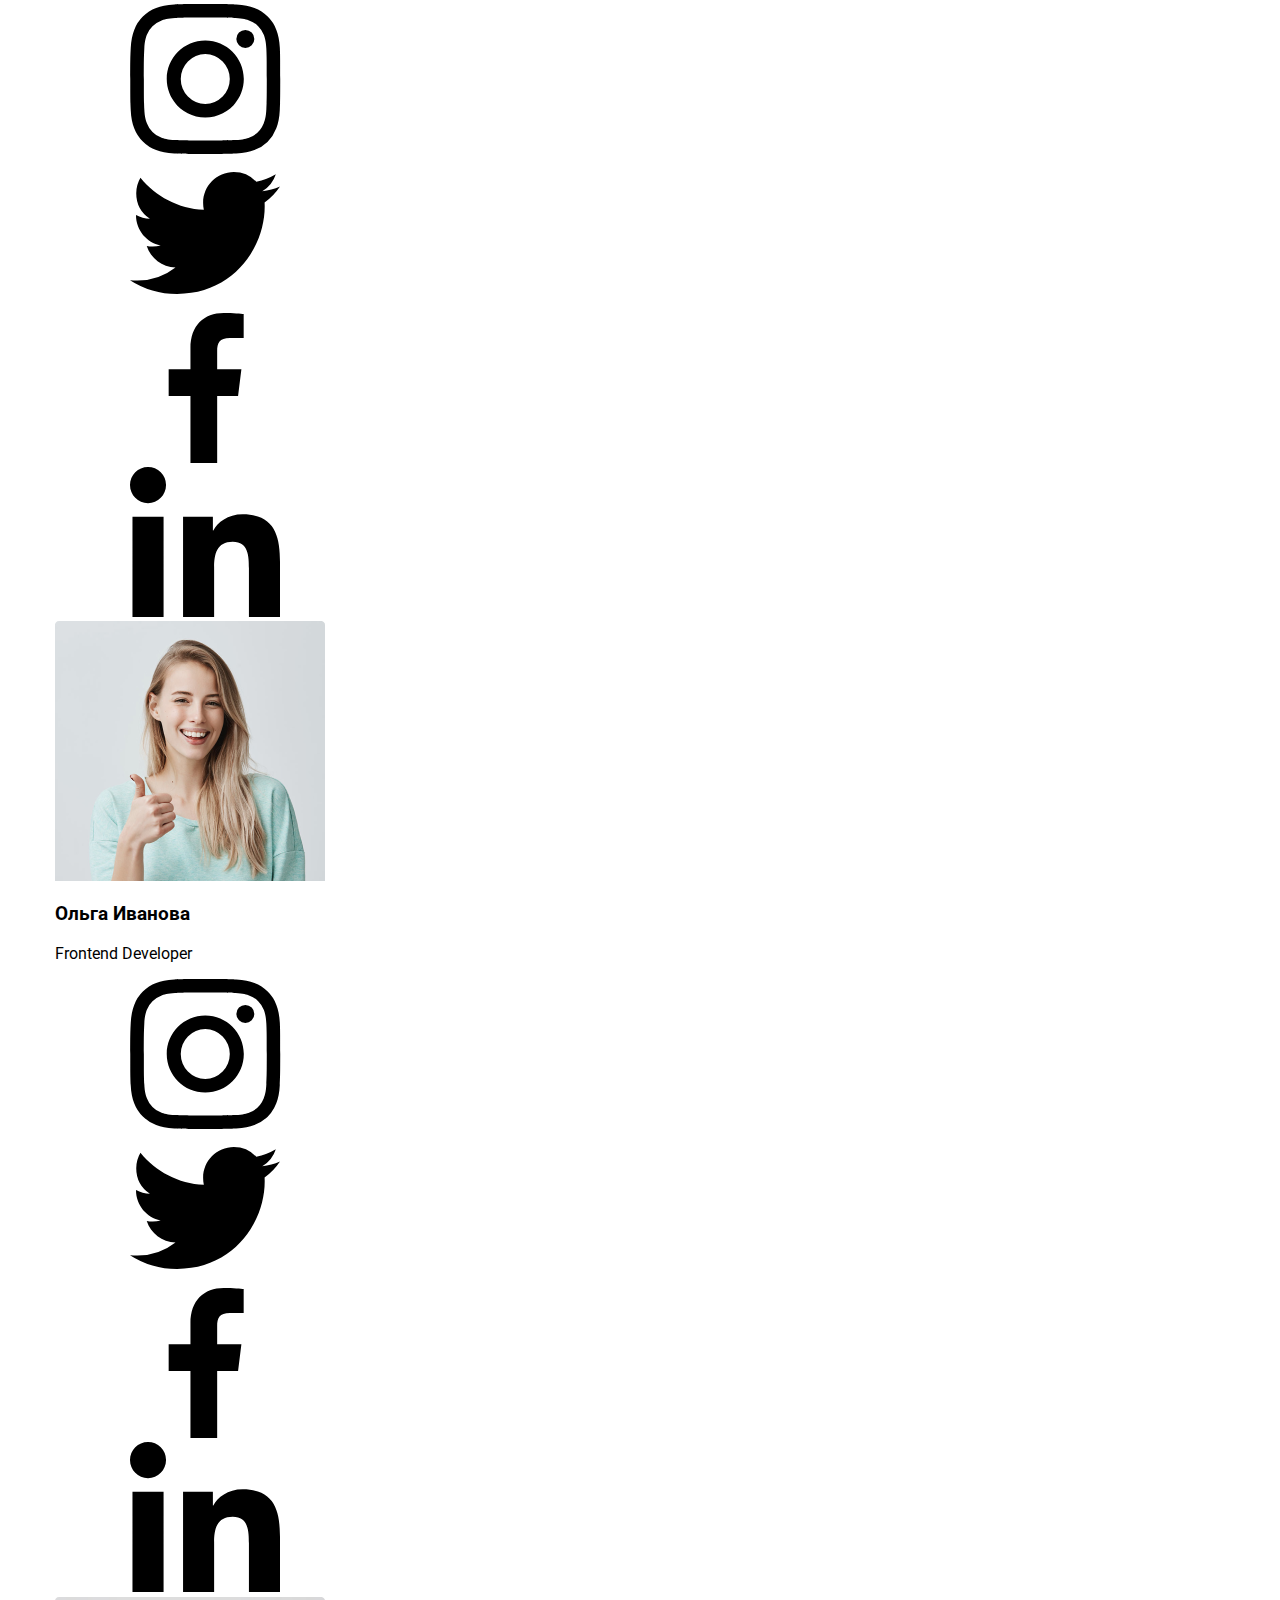
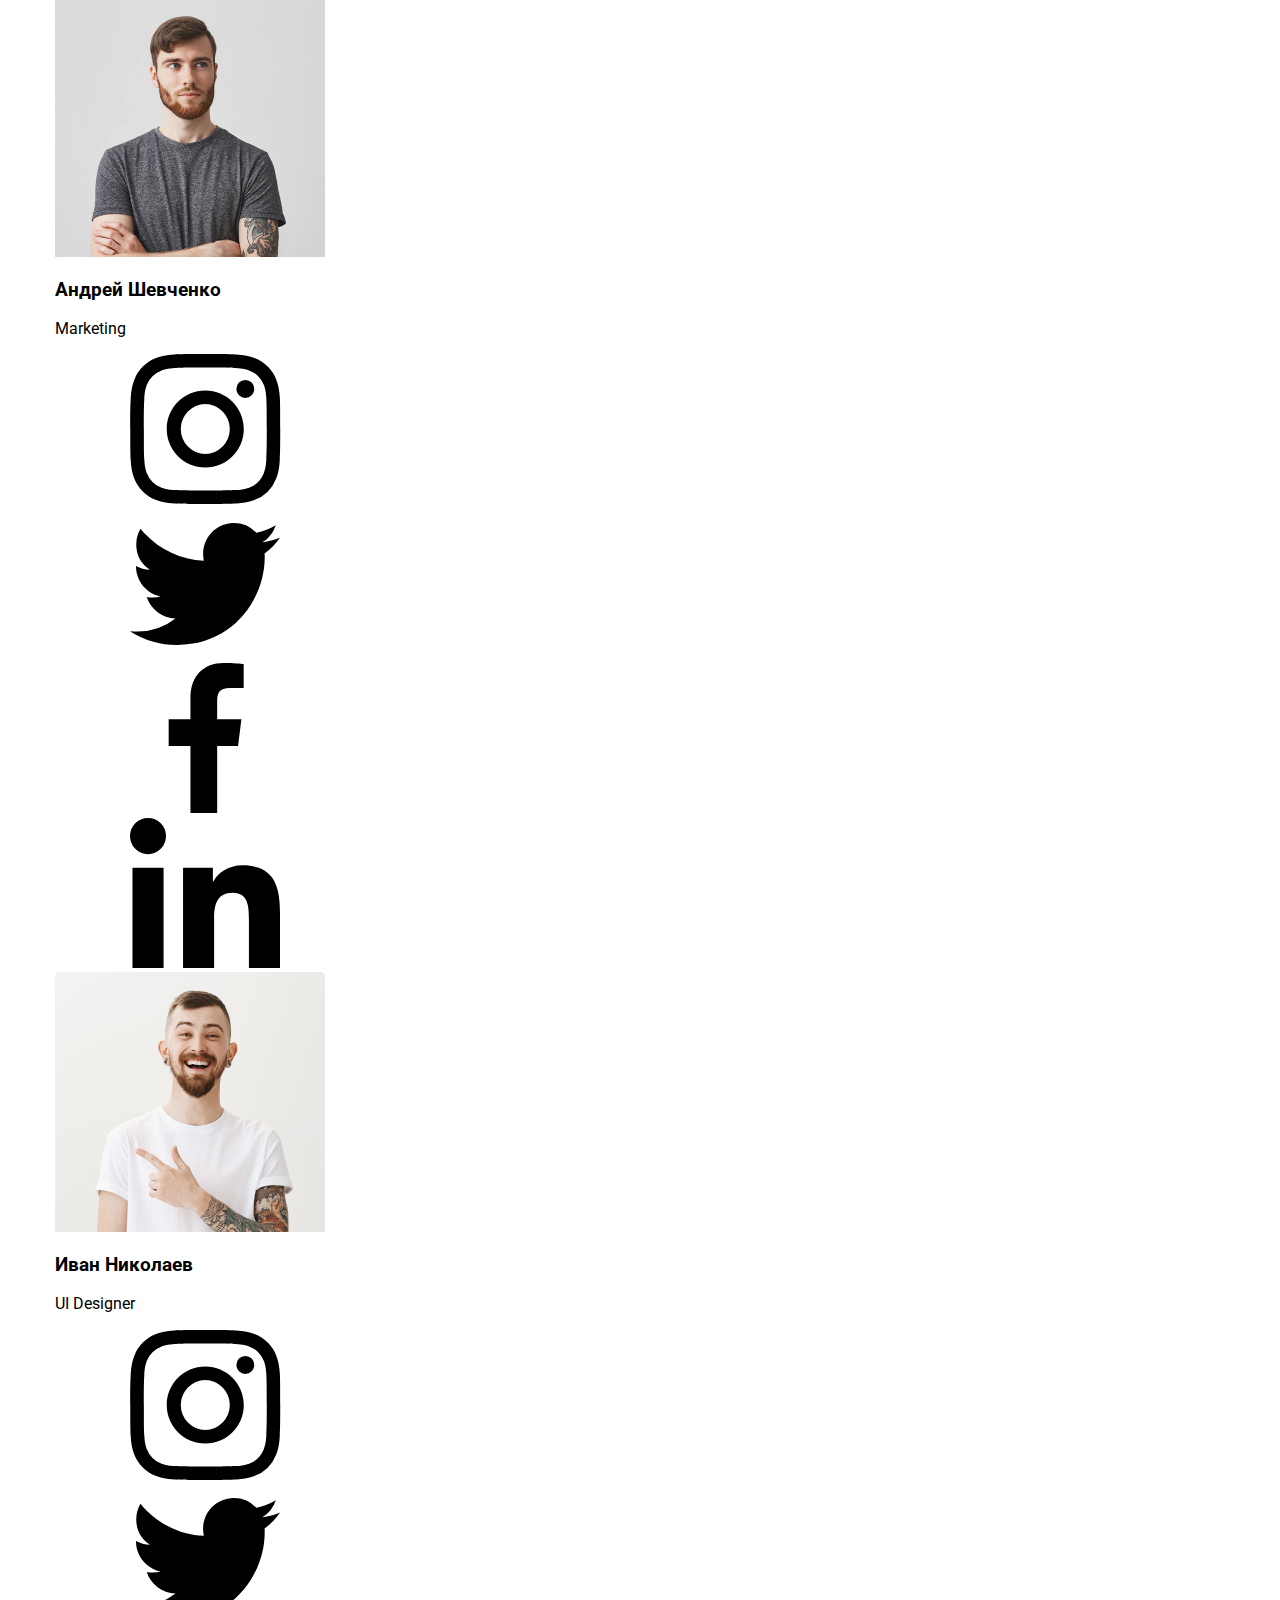
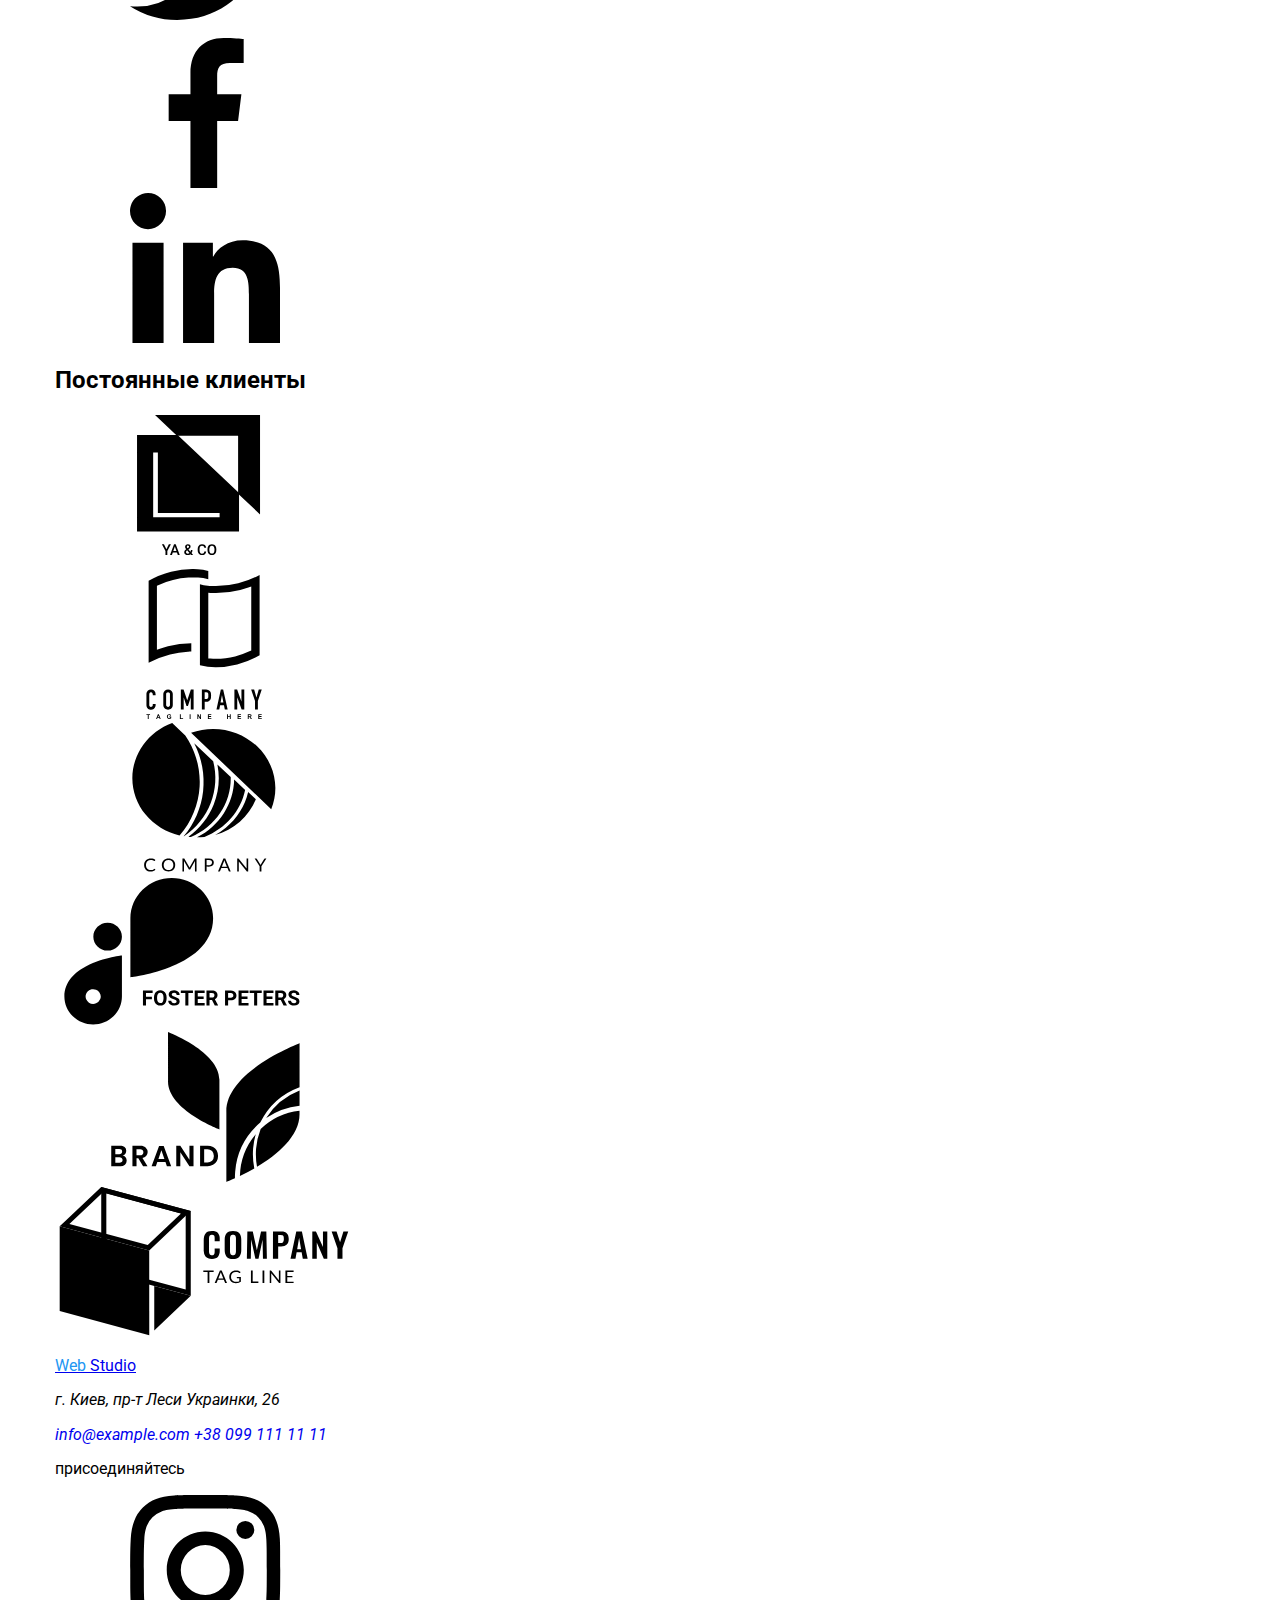
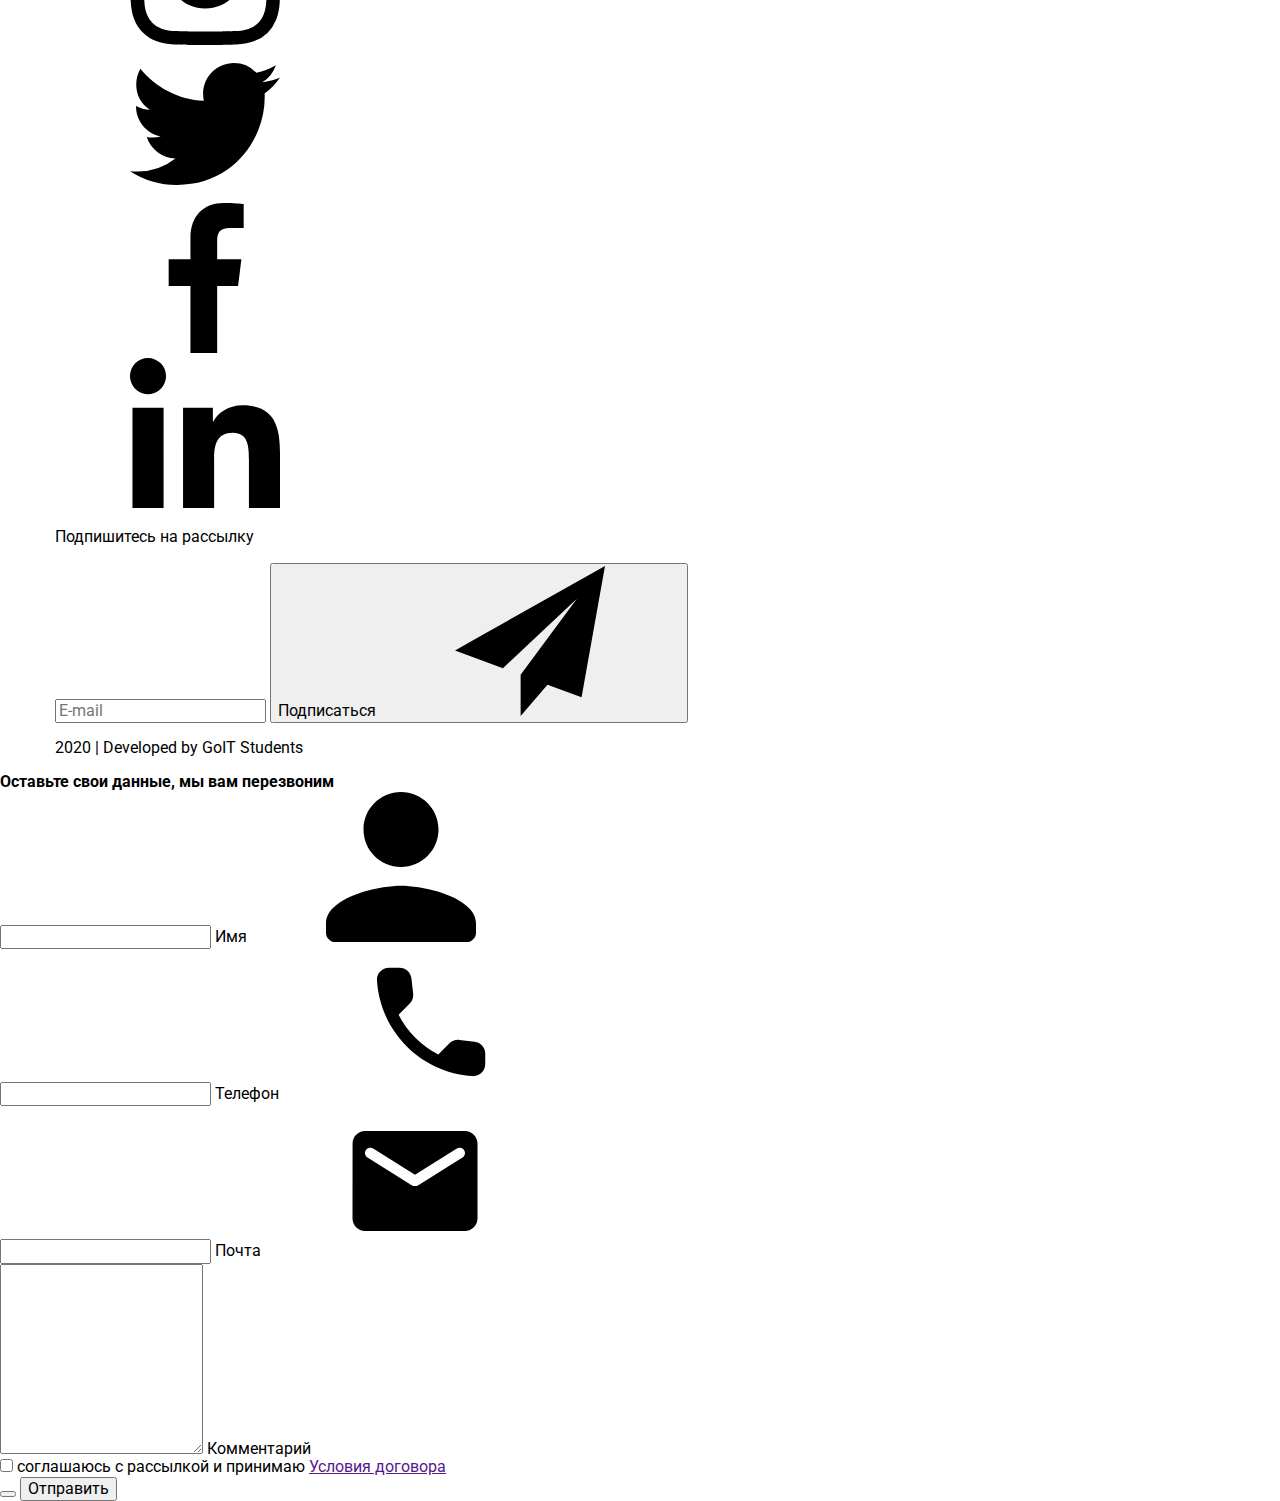
==== commit c733e67e: "промежуточная запись" ====
--- a/index.html
+++ b/index.html
@@ -41,15 +41,16 @@
             
             </address>
             <button type="button"
-            class="menu-button is-open" 
+            class="menu-button" 
             aria-controls="menu-container" 
             aria-expanded="false" data-menu-button>
                 <svg width= 40px height= 40px aria-label="переключатель мобильного меню">
+                    <use class="icon-menu" href="./img/symbol-defs-3.svg#icon-menu"></use>
                     <use class="icon-cross" href="./img/symbol-defs-3.svg#icon-close_40px"></use>
-                    <use class="icon-menu" href="./img/symbol-defs-3.svg#icon-menu"></use>
+                    
                 </svg>
             </button>
-            <div class="menu-container is-open" 
+            <div class="menu-container" 
             id="menu-container" data-menu>
                 <ul class="mobile-nav list">
                     <li class="item active"> <a class="mobile-link" href="./index.html">Студия</a> </li>
--- a/css/main.min.css
+++ b/css/main.min.css
@@ -3,5 +3,5 @@
  Consolas,  'Liberation Mono',  Menlo,- monospace;font-size:1em}small{font-size:80%}sub,sup{font-size:75%;line-height:0;position:relative;vertical-align:baseline}sub{bottom:-0.25em}sup{top:-0.5em}button,input,optgroup,select,textarea{font-family:inherit;font-size:100%;line-height:1.15;margin:0}button,select{text-transform:none}button,[type='button'],[type='reset'],[type='submit']{-webkit-appearance:button}button::-moz-focus-inner,[type='button']::-moz-focus-inner,[type='reset']::-moz-focus-inner,[type='submit']::-moz-focus-inner{border-style:none;padding:0}button:-moz-focusring,[type='button']:-moz-focusring,[type='reset']:-moz-focusring,[type='submit']:-moz-focusring{outline:1px dotted ButtonText}legend{padding:0}progress{vertical-align:baseline}[type='number']::-webkit-inner-spin-button,[type='number']::-webkit-outer-spin-button{height:auto}[type='search']{-webkit-appearance:textfield;outline-offset:-2px}[type='search']::-webkit-search-decoration{-webkit-appearance:none}::-webkit-file-upload-button{-webkit-appearance:button;font:inherit}summary{display:list-item}.page{background-color:#fff;font-family:"Roboto",sans-serif;-webkit-box-sizing:border-box;box-sizing:border-box}.list{list-style:none;padding:0;margin:0}.link{text-decoration:none}.logo{font-family:Raleway;font-weight:bold;font-size:24px;line-height:28px;letter-spacing:0.03em;text-decoration:none;color:#212121}@media screen and (min-width: 1200px){.logo{font-size:26px;line-height:31px}}.logo-color{color:#2196F3}.content{padding-left:15px;padding-right:15px;margin-right:auto;margin-left:auto}@media screen and (min-width: 480px){.content{width:480px}}@media screen and (min-width: 768px){.content{width:768px}}@media screen and (min-width: 1200px){.content{width:1200px}}.main-nav{display:-webkit-box;display:-ms-flexbox;display:flex;-webkit-box-align:center;-ms-flex-align:center;align-items:center;-webkit-box-pack:justify;-ms-flex-pack:justify;justify-content:space-between}.site-nav{display:-webkit-box;display:-ms-flexbox;display:flex;margin-left:85px;font-family:"Roboto",sans-serif}.site-nav .item{margin-left:auto;position:relative}.site-nav .active::after{content:'';position:absolute;bottom:0;left:0;height:4px;width:100%;background-color:#2196F3;border-radius:4px}.site-nav .item:not(:last-child){margin-right:50px}.site-nav .link{display:block;color:#212121;font-family:"Roboto",sans-serif;font-weight:500;padding-top:32px;padding-bottom:32px;-webkit-transition-property:color;transition-property:color;-webkit-transition-duration:250ms;transition-duration:250ms;-webkit-transition-timing-function:cubic-bezier(0.4, 0, 0.2, 1);transition-timing-function:cubic-bezier(0.4, 0, 0.2, 1)}.site-nav .link:hover,.site-nav .link:focus{color:#2196F3}@media screen and (max-width: 767px){.site-nav{display:none}}@media screen and (min-width: 1200px){.address-list{display:-webkit-box;display:-ms-flexbox;display:flex;margin-left:auto}}.address-list .item:not(:last-child){margin-right:30px}.contacts{display:-webkit-inline-box;display:-ms-inline-flexbox;display:inline-flex;-webkit-box-align:center;-ms-flex-align:center;align-items:center;color:#757575;font-style:normal;font-weight:500;-webkit-transition:color 250ms cubic-bezier(0.4, 0, 0.2, 1);transition:color 250ms cubic-bezier(0.4, 0, 0.2, 1)}.contacts:hover,.contacts:focus{color:#2196F3;fill:#2196F3}.contacts:hover svg,.contacts:focus svg{fill:#2196F3}@media screen and (max-width: 767px){.contacts{display:none}}.mail-icon{width:16px;height:15px;margin-right:10px;-webkit-transition:fill 250ms cubic-bezier(0.4, 0, 0.2, 1);transition:fill 250ms cubic-bezier(0.4, 0, 0.2, 1)}@media screen and (max-width: 767px){.menu-button{display:-webkit-inline-box;display:-ms-inline-flexbox;display:inline-flex;margin:0;padding:0;border:none;background-color:transparent}}@media screen and (min-width: 768px){.menu-button{display:none}}.menu-button .icon-cross{display:none}.menu-button.is-open .icon-cross{display:block}.menu-button.is-open .icon-menu{display:none}.menu-container{display:none;position:absolute;top:100%;left:0;width:100%;height:453px;background-color:#fff;margin:0;-webkit-box-shadow:0px 1px 3px rgba(0,0,0,0.16),0px 2px 4px rgba(0,0,0,0.08),0px 4px 8px rgba(0,0,0,0.04);box-shadow:0px 1px 3px rgba(0,0,0,0.16),0px 2px 4px rgba(0,0,0,0.08),0px 4px 8px rgba(0,0,0,0.04)}.menu-container.is-open{display:block}.hero-bgc{max-width:100%;margin-left:auto;margin-right:auto;background-repeat:no-repeat;background-position:center;background-image:-webkit-gradient(linear, left top, left bottom, from(rgba(47,48,58,0.8)), to(rgba(47,48,58,0.8))),url(../img/hw4/hero.jpg);background-image:linear-gradient(rgba(47,48,58,0.8), rgba(47,48,58,0.8)),url(../img/hw4/hero.jpg)}@media screen and (min-width: 480px){.hero-bgc{max-height:400px}}@media screen and (min-width: 768px){.hero-bgc{max-height:400px}}@media screen and (min-width: 1200px){.hero-bgc{max-width:1600px;max-height:600px}}.hero-bgc .hero{padding:200px 0px}@media screen and (min-width: 0px) and (max-width: 1199px){.hero-bgc .hero{padding:118px 0px}}.hero-bgc .hero .hero-title{font-family:Roboto;font-weight:900;font-size:44px;line-height:60px;text-align:center;letter-spacing:0.05em;text-transform:uppercase;max-width:696px;margin-left:auto;margin-right:auto;margin-bottom:30px;margin-top:0px;color:#fff}@media screen and (min-width: 0px) and (max-width: 1199px){.hero-bgc .hero .hero-title{font-size:26px;line-height:42px}}.hero-bgc .hero .button-submit{display:block;font-family:Roboto;font-weight:bold;font-size:16px;line-height:30px;text-align:center;margin-left:auto;margin-right:auto;width:200px;color:#fff;background-color:#2196F3;border-radius:4px;border-color:transparent;padding:10px 32px;-webkit-box-shadow:0px 4px rgba(0,0,0,0.15);box-shadow:0px 4px rgba(0,0,0,0.15)}.page-header{position:relative}.mobile-nav{display:-webkit-box;display:-ms-flexbox;display:flex;-webkit-box-orient:vertical;-webkit-box-direction:normal;-ms-flex-direction:column;flex-direction:column;-webkit-box-align:center;-ms-flex-align:center;align-items:center;margin-left:191px;margin-top:60px;margin-right:190px;margin-bottom:60px;font-family:"Roboto",sans-serif}.mobile-nav .item{margin-bottom:auto;position:relative}.mobile-nav .active::after{content:'';position:absolute;bottom:0;left:0;height:4px;width:100%;background-color:#2196F3;border-radius:4px}.mobile-nav .item:not(:last-child){margin-bottom:40px}.mobile-link{display:block;color:#212121;font-family:"Roboto",sans-serif;font-weight:500;font-size:18px;line-height:21px;padding-top:8px;padding-bottom:8px;text-decoration:none;-webkit-transition-property:color;transition-property:color;-webkit-transition-duration:250ms;transition-duration:250ms;-webkit-transition-timing-function:cubic-bezier(0.4, 0, 0.2, 1);transition-timing-function:cubic-bezier(0.4, 0, 0.2, 1)}.mobile-link:hover,.mobile-link:focus{color:#2196F3}.mobile-address{display:-webkit-box;display:-ms-flexbox;display:flex;-webkit-box-orient:vertical;-webkit-box-direction:normal;-ms-flex-direction:column;flex-direction:column;margin-left:auto;margin-right:auto}.mobile-address .item:not(:last-child){margin-bottom:16px}.mobile-contacts{display:-webkit-box;display:-ms-flexbox;display:flex;-webkit-box-align:center;-ms-flex-align:center;align-items:center;-webkit-box-pack:center;-ms-flex-pack:center;justify-content:center;color:#757575;font-style:normal;font-weight:500;-webkit-transition:color 250ms cubic-bezier(0.4, 0, 0.2, 1);transition:color 250ms cubic-bezier(0.4, 0, 0.2, 1)}.mobile-contacts:hover,.mobile-contacts:focus{color:#2196F3;fill:#2196F3}.mobile-contacts:hover svg,.mobile-contacts:focus svg{fill:#2196F3}.mobile-mail-icon{width:16px;height:15px;margin-right:10px;color:#757575;-webkit-transition:fill 250ms cubic-bezier(0.4, 0, 0.2, 1);transition:fill 250ms cubic-bezier(0.4, 0, 0.2, 1)}
+ monospace;font-size:1em}small{font-size:80%}sub,sup{font-size:75%;line-height:0;position:relative;vertical-align:baseline}sub{bottom:-0.25em}sup{top:-0.5em}button,input,optgroup,select,textarea{font-family:inherit;font-size:100%;line-height:1.15;margin:0}button,select{text-transform:none}button,[type='button'],[type='reset'],[type='submit']{-webkit-appearance:button}button::-moz-focus-inner,[type='button']::-moz-focus-inner,[type='reset']::-moz-focus-inner,[type='submit']::-moz-focus-inner{border-style:none;padding:0}button:-moz-focusring,[type='button']:-moz-focusring,[type='reset']:-moz-focusring,[type='submit']:-moz-focusring{outline:1px dotted ButtonText}legend{padding:0}progress{vertical-align:baseline}[type='number']::-webkit-inner-spin-button,[type='number']::-webkit-outer-spin-button{height:auto}[type='search']{-webkit-appearance:textfield;outline-offset:-2px}[type='search']::-webkit-search-decoration{-webkit-appearance:none}::-webkit-file-upload-button{-webkit-appearance:button;font:inherit}summary{display:list-item}.page{background-color:#fff;font-family:"Roboto",sans-serif;-webkit-box-sizing:border-box;box-sizing:border-box}.list{list-style:none;padding:0;margin:0}.link{text-decoration:none}.logo{font-family:Raleway;font-weight:bold;font-size:24px;line-height:28px;letter-spacing:0.03em;text-decoration:none;color:#212121}@media screen and (min-width: 1200px){.logo{font-size:26px;line-height:31px}}.logo-color{color:#2196F3}.content{padding-left:15px;padding-right:15px;margin-right:auto;margin-left:auto}@media screen and (min-width: 480px){.content{width:480px}}@media screen and (min-width: 768px){.content{width:768px}}@media screen and (min-width: 1200px){.content{width:1200px}}.main-nav{display:-webkit-box;display:-ms-flexbox;display:flex;-webkit-box-align:center;-ms-flex-align:center;align-items:center;-webkit-box-pack:justify;-ms-flex-pack:justify;justify-content:space-between}.site-nav{display:-webkit-box;display:-ms-flexbox;display:flex;margin-left:85px;font-family:"Roboto",sans-serif}.site-nav .item{margin-left:auto;position:relative}.site-nav .active::after{content:'';position:absolute;bottom:0;left:0;height:4px;width:100%;background-color:#2196F3;border-radius:4px}.site-nav .item:not(:last-child){margin-right:50px}.site-nav .link{display:block;color:#212121;font-family:"Roboto",sans-serif;font-weight:500;padding-top:32px;padding-bottom:32px;-webkit-transition-property:color;transition-property:color;-webkit-transition-duration:250ms;transition-duration:250ms;-webkit-transition-timing-function:cubic-bezier(0.4, 0, 0.2, 1);transition-timing-function:cubic-bezier(0.4, 0, 0.2, 1)}.site-nav .link:hover,.site-nav .link:focus{color:#2196F3}@media screen and (max-width: 767px){.site-nav{display:none}}@media screen and (min-width: 1200px){.address-list{display:-webkit-box;display:-ms-flexbox;display:flex;margin-left:auto}}.address-list .item:not(:last-child){margin-right:30px}.contacts{display:-webkit-inline-box;display:-ms-inline-flexbox;display:inline-flex;-webkit-box-align:center;-ms-flex-align:center;align-items:center;color:#757575;font-style:normal;font-weight:500;-webkit-transition:color 250ms cubic-bezier(0.4, 0, 0.2, 1);transition:color 250ms cubic-bezier(0.4, 0, 0.2, 1)}.contacts:hover,.contacts:focus{color:#2196F3;fill:#2196F3}.contacts:hover svg,.contacts:focus svg{fill:#2196F3}@media screen and (max-width: 767px){.contacts{display:none}}.mail-icon{width:16px;height:15px;margin-right:10px;-webkit-transition:fill 250ms cubic-bezier(0.4, 0, 0.2, 1);transition:fill 250ms cubic-bezier(0.4, 0, 0.2, 1)}@media screen and (max-width: 767px){.menu-button{display:-webkit-inline-box;display:-ms-inline-flexbox;display:inline-flex;width:40px;height:40px;margin:0;border:none;background-color:transparent}}@media screen and (min-width: 768px){.menu-button{display:none}}.menu-button .icon-cross{display:none}.menu-button.is-open .icon-cross{display:block}.menu-button.is-open .icon-menu{display:none}.menu-container{display:none;position:absolute;top:100%;left:0;width:100%;height:453px;background-color:#fff;margin:0;-webkit-box-shadow:0px 1px 3px rgba(0,0,0,0.16),0px 2px 4px rgba(0,0,0,0.08),0px 4px 8px rgba(0,0,0,0.04);box-shadow:0px 1px 3px rgba(0,0,0,0.16),0px 2px 4px rgba(0,0,0,0.08),0px 4px 8px rgba(0,0,0,0.04)}.menu-container.is-open{display:block}@media screen and (min-width: 480px){.menu-container{display:none}}.icon-menu:hover,.icon-menu:focus{fill:#2196F3}.icon-cross:hover,.icon-cross:focus{fill:#2196F3}.hero-bgc{max-width:100%;margin-left:auto;margin-right:auto;background-repeat:no-repeat;background-position:center;background-image:-webkit-gradient(linear, left top, left bottom, from(rgba(47,48,58,0.8)), to(rgba(47,48,58,0.8))),url(../img/hw4/hero.jpg);background-image:linear-gradient(rgba(47,48,58,0.8), rgba(47,48,58,0.8)),url(../img/hw4/hero.jpg)}@media screen and (min-width: 480px){.hero-bgc{max-height:400px}}@media screen and (min-width: 768px){.hero-bgc{max-height:400px}}@media screen and (min-width: 1200px){.hero-bgc{max-width:1600px;max-height:600px}}.hero-bgc .hero{padding:200px 0px;margin-bottom:60px}@media screen and (min-width: 0px) and (max-width: 1199px){.hero-bgc .hero{padding:118px 0px}}.hero-bgc .hero .hero-title{font-family:Roboto;font-weight:900;font-size:44px;line-height:60px;text-align:center;letter-spacing:0.05em;text-transform:uppercase;max-width:696px;margin-left:auto;margin-right:auto;margin-bottom:30px;margin-top:0px;color:#fff}@media screen and (min-width: 0px) and (max-width: 1199px){.hero-bgc .hero .hero-title{font-size:26px;line-height:42px}}.hero-bgc .hero .button-submit{display:block;font-family:Roboto;font-weight:bold;font-size:16px;line-height:30px;text-align:center;margin-left:auto;margin-right:auto;width:200px;color:#fff;background-color:#2196F3;border-radius:4px;border-color:transparent;padding:10px 32px;-webkit-box-shadow:0px 4px rgba(0,0,0,0.15);box-shadow:0px 4px rgba(0,0,0,0.15)}.killer-margin{display:none}.page-header{position:relative}.mobile-nav{display:-webkit-box;display:-ms-flexbox;display:flex;-webkit-box-orient:vertical;-webkit-box-direction:normal;-ms-flex-direction:column;flex-direction:column;-webkit-box-align:center;-ms-flex-align:center;align-items:center;margin-left:191px;margin-top:60px;margin-right:190px;margin-bottom:60px;font-family:"Roboto",sans-serif}.mobile-nav .item{margin-bottom:auto;position:relative}.mobile-nav .active::after{content:'';position:absolute;bottom:0;left:0;height:4px;width:100%;background-color:#2196F3;border-radius:4px}.mobile-nav .item:not(:last-child){margin-bottom:40px}@media screen and (min-width: 767px){.mobile-nav{display:none}}.mobile-link{display:block;color:#212121;font-family:"Roboto",sans-serif;font-weight:500;font-size:18px;line-height:21px;padding-top:8px;padding-bottom:8px;text-decoration:none;-webkit-transition-property:color;transition-property:color;-webkit-transition-duration:250ms;transition-duration:250ms;-webkit-transition-timing-function:cubic-bezier(0.4, 0, 0.2, 1);transition-timing-function:cubic-bezier(0.4, 0, 0.2, 1)}.mobile-link .mobile-link:hover,.mobile-link .mobile-link:focus{color:#2196F3}@media screen and (min-width: 480px){.mobile-link{display:none}}.mobile-address{display:-webkit-box;display:-ms-flexbox;display:flex;-webkit-box-orient:vertical;-webkit-box-direction:normal;-ms-flex-direction:column;flex-direction:column;margin-left:auto;margin-right:auto}.mobile-address .item:not(:last-child){margin-bottom:16px}@media screen and (min-width: 480px){.mobile-address{display:none}}.mobile-contacts{display:-webkit-box;display:-ms-flexbox;display:flex;-webkit-box-align:center;-ms-flex-align:center;align-items:center;-webkit-box-pack:center;-ms-flex-pack:center;justify-content:center;color:#757575;font-style:normal;font-weight:500;-webkit-transition:color 250ms cubic-bezier(0.4, 0, 0.2, 1);transition:color 250ms cubic-bezier(0.4, 0, 0.2, 1)}.mobile-contacts:hover,.mobile-contacts:focus{color:#2196F3;fill:#2196F3}.mobile-contacts:hover svg,.mobile-contacts:focus svg{fill:#2196F3}@media screen and (min-width: 480px){.mobile-contacts{display:none}}.mobile-mail-icon{width:16px;height:15px;margin-right:10px;color:#757575;-webkit-transition:fill 250ms cubic-bezier(0.4, 0, 0.2, 1);transition:fill 250ms cubic-bezier(0.4, 0, 0.2, 1)}@media screen and (min-width: 480px){.mobile-mail-icon{display:none}}
 /*# sourceMappingURL=main.min.css.map */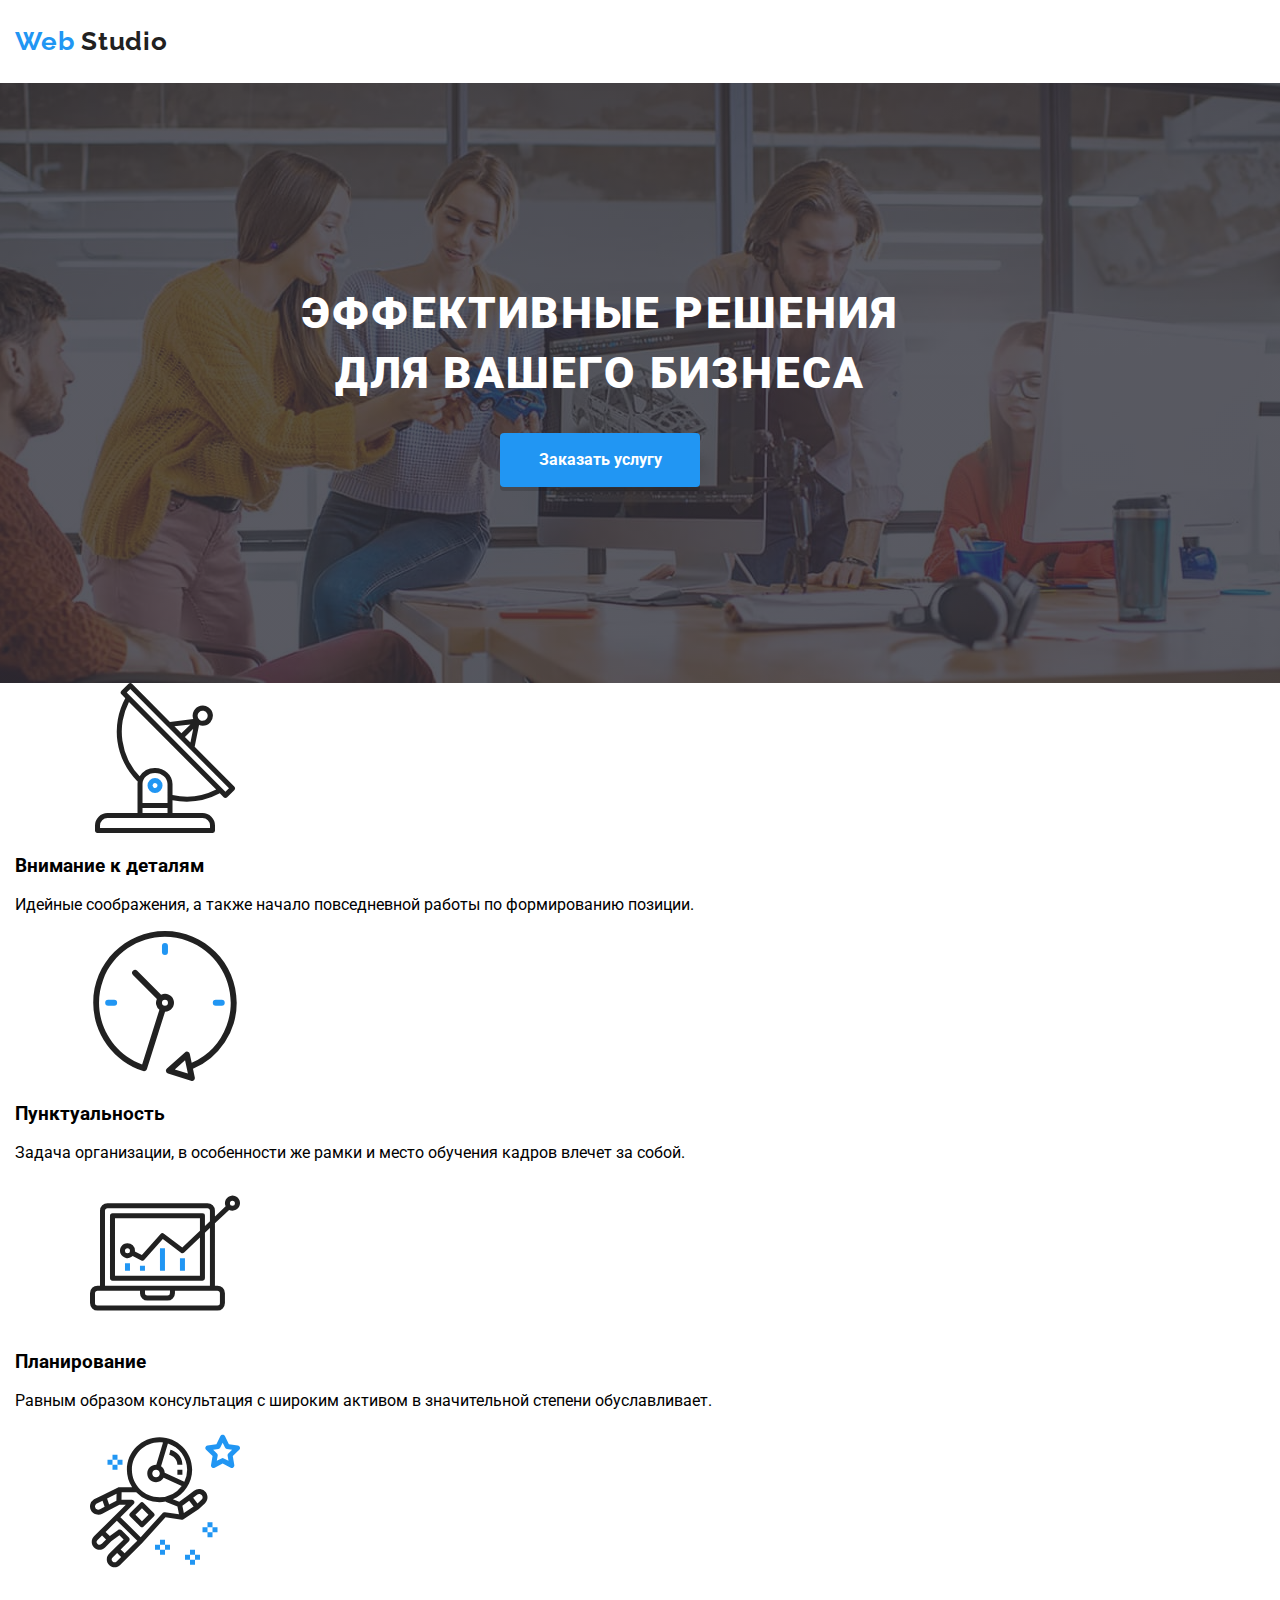
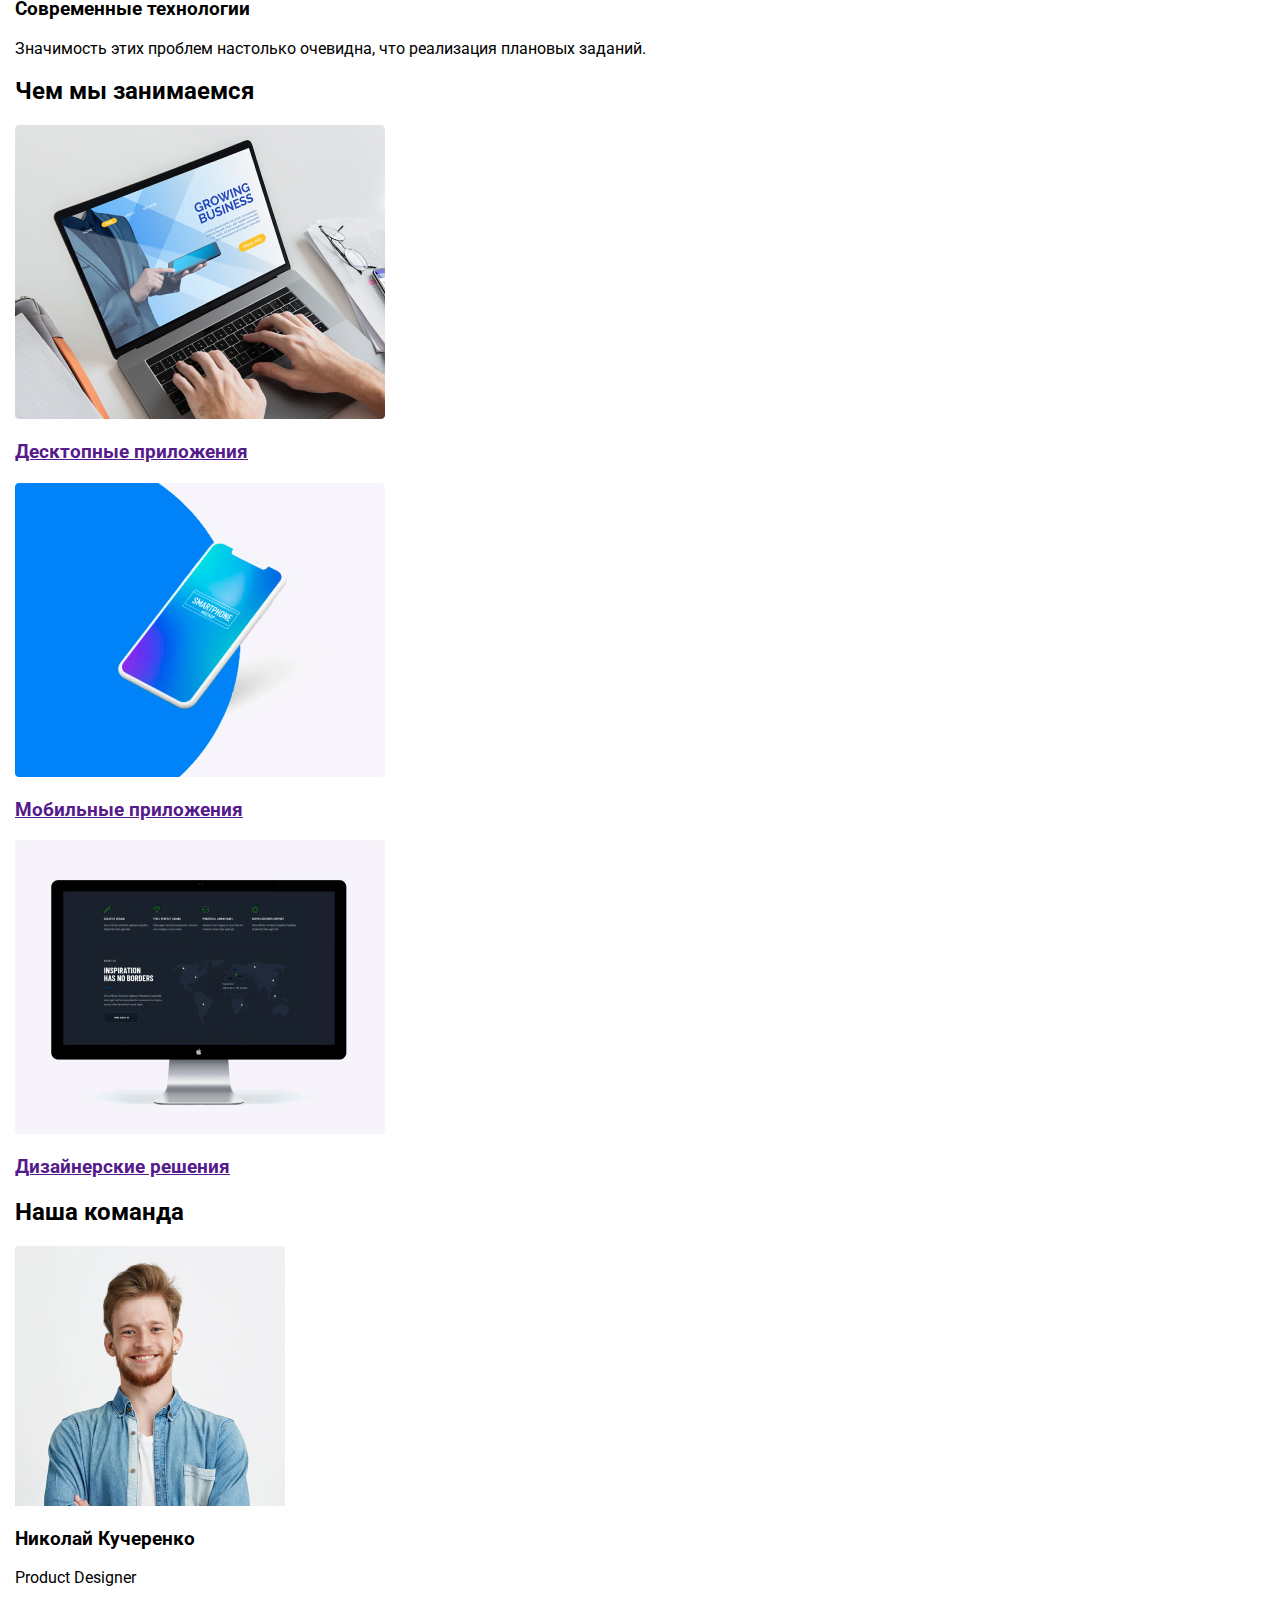
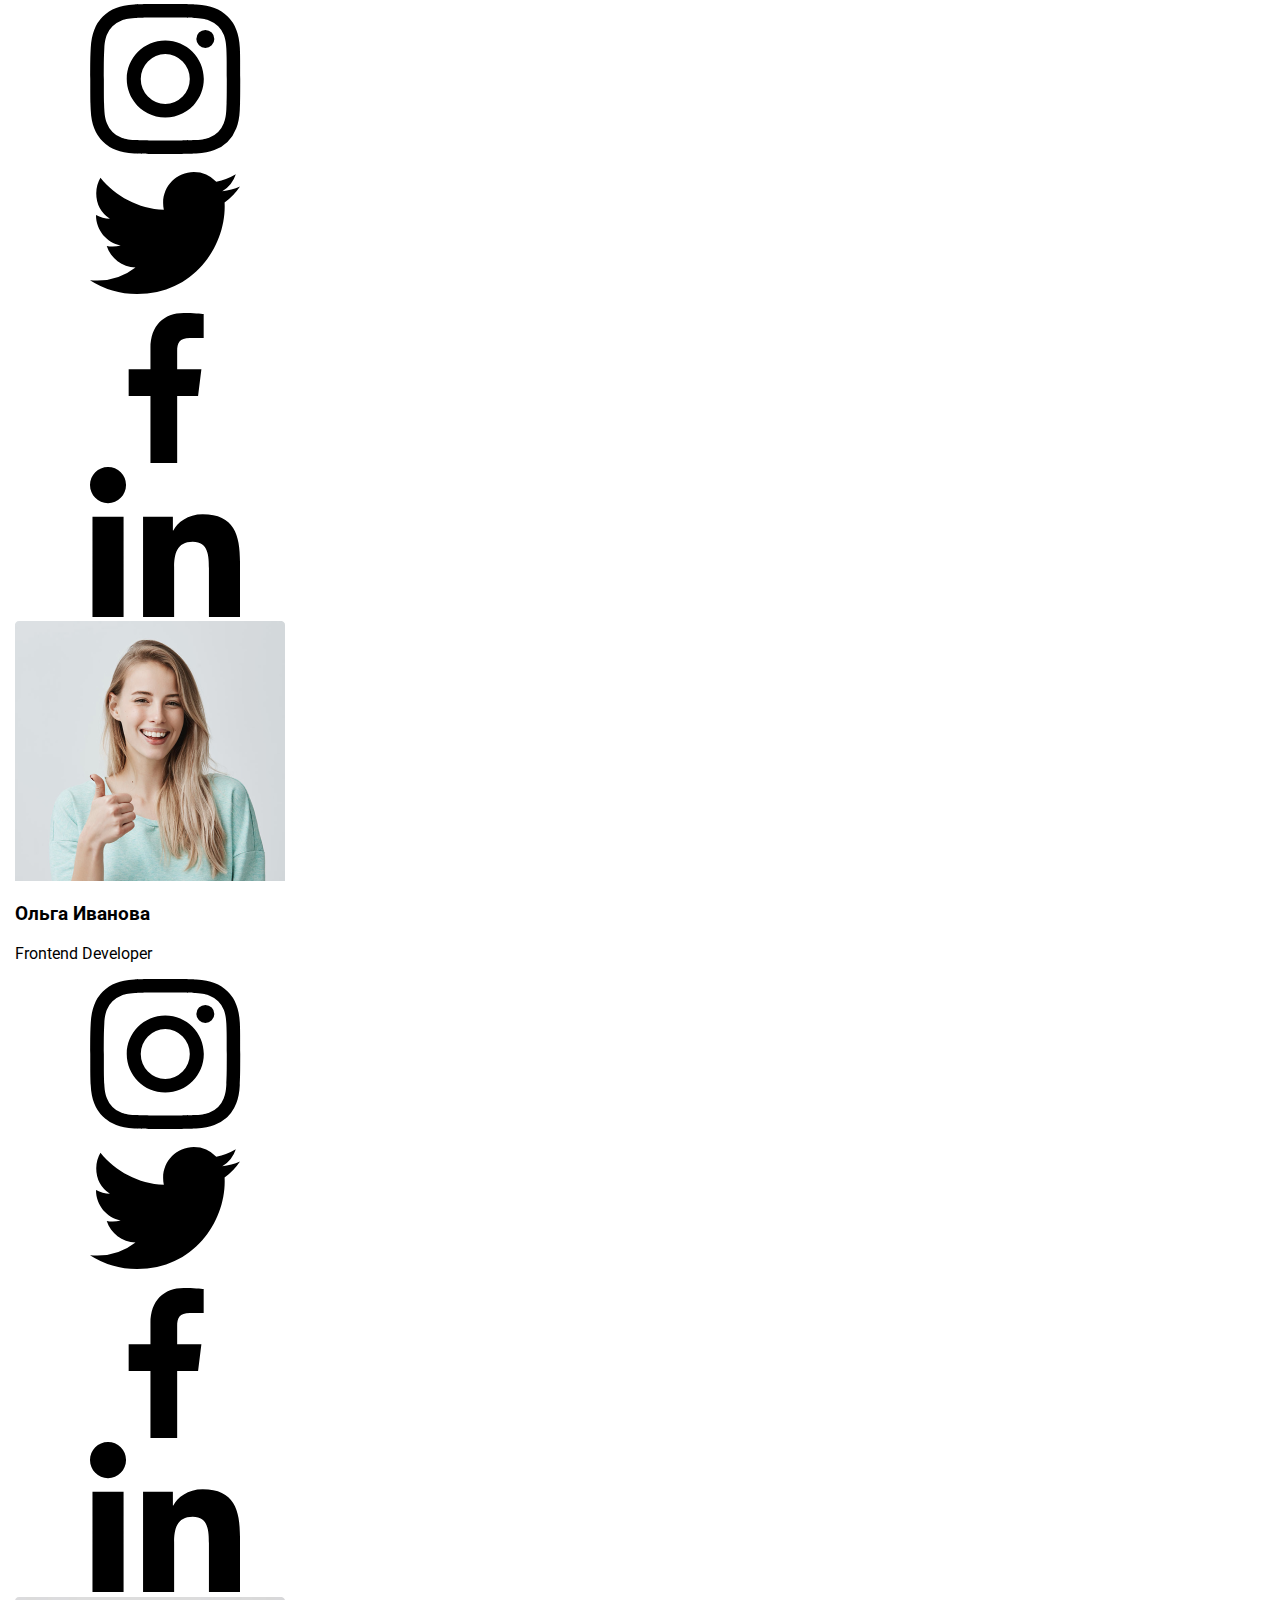
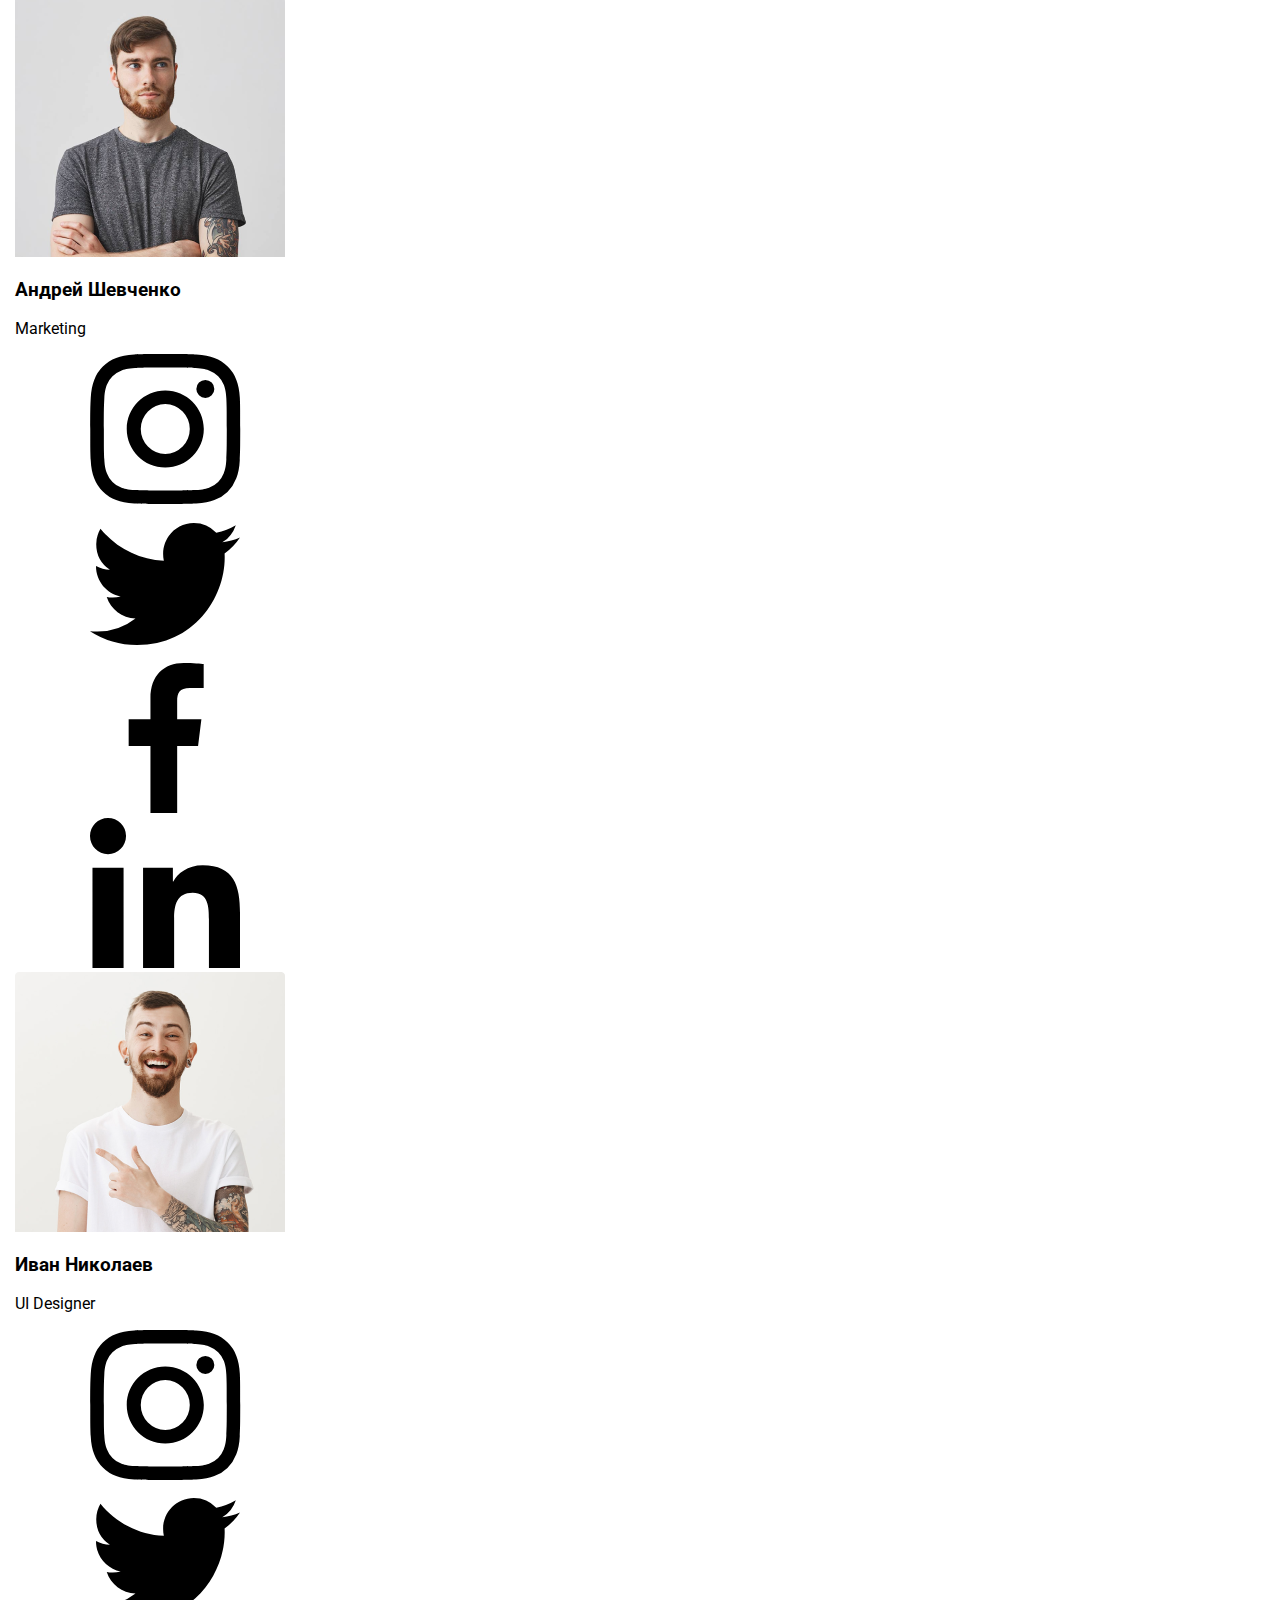
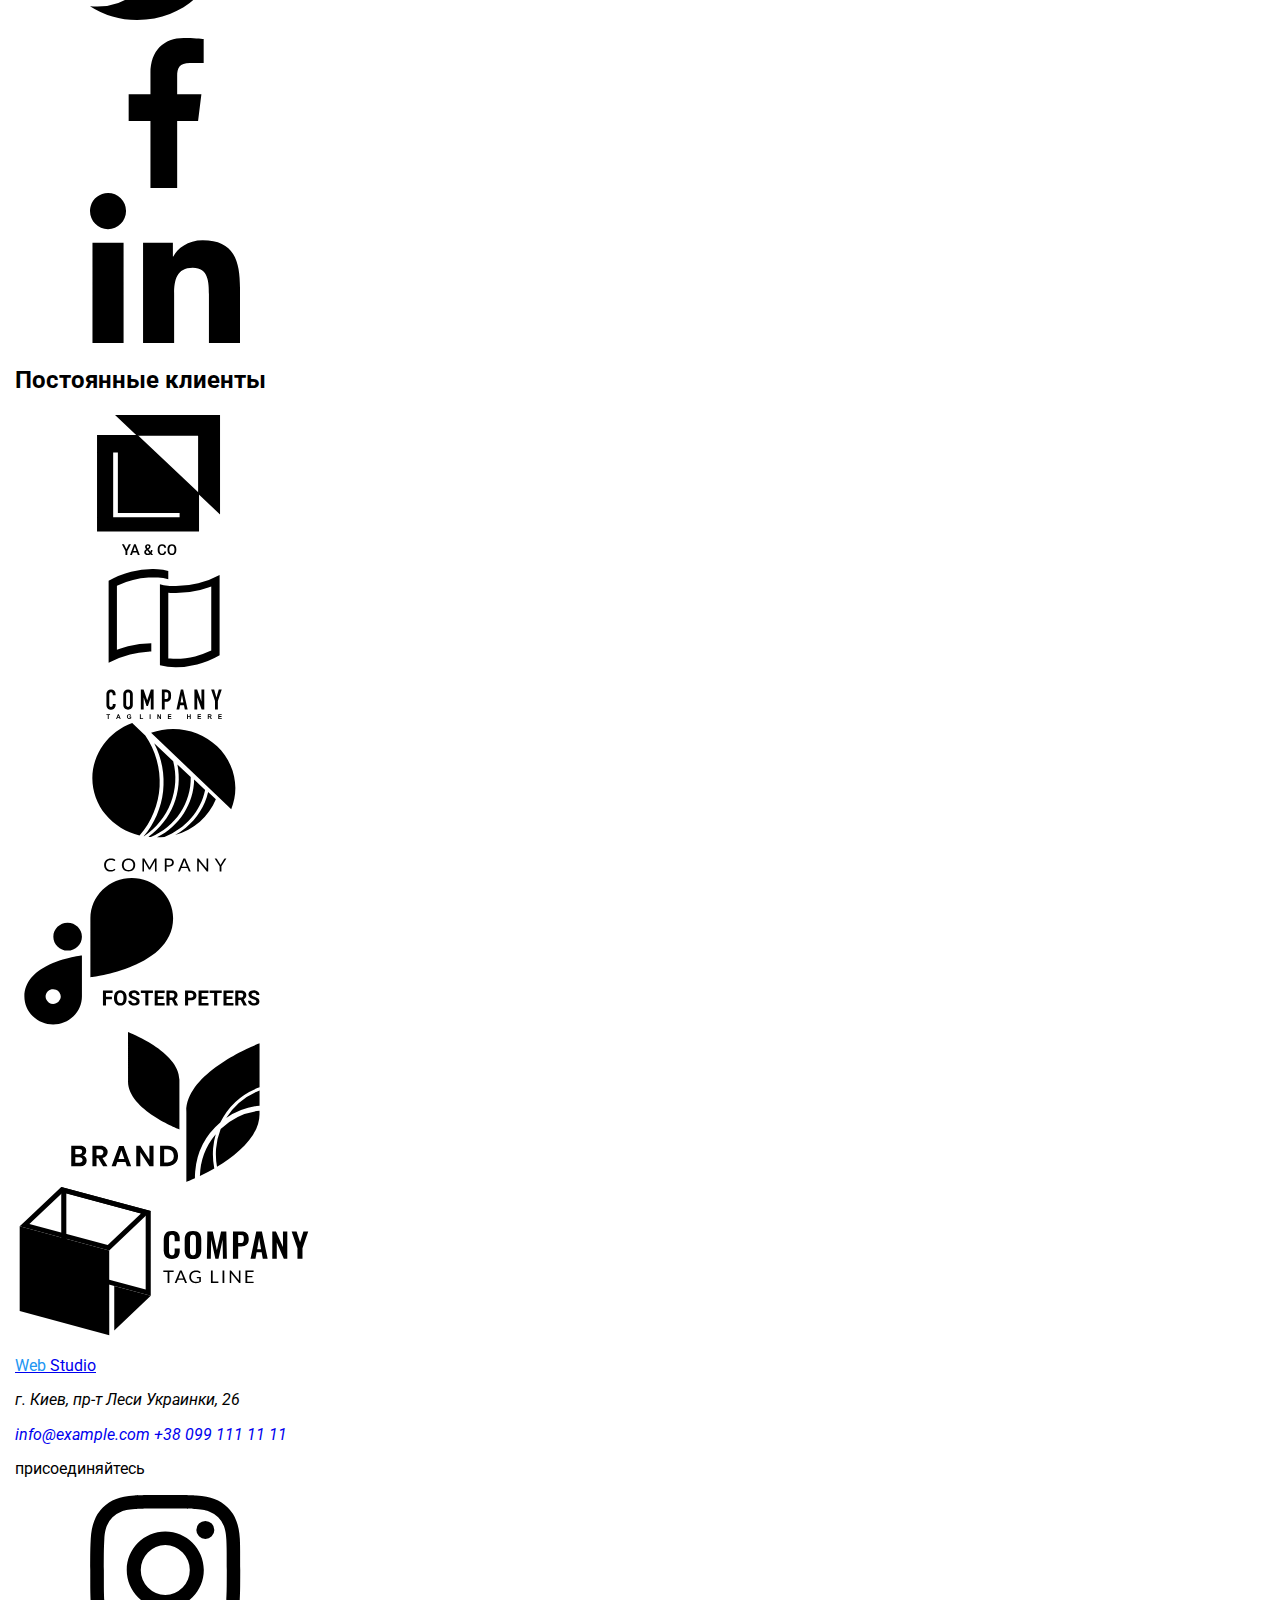
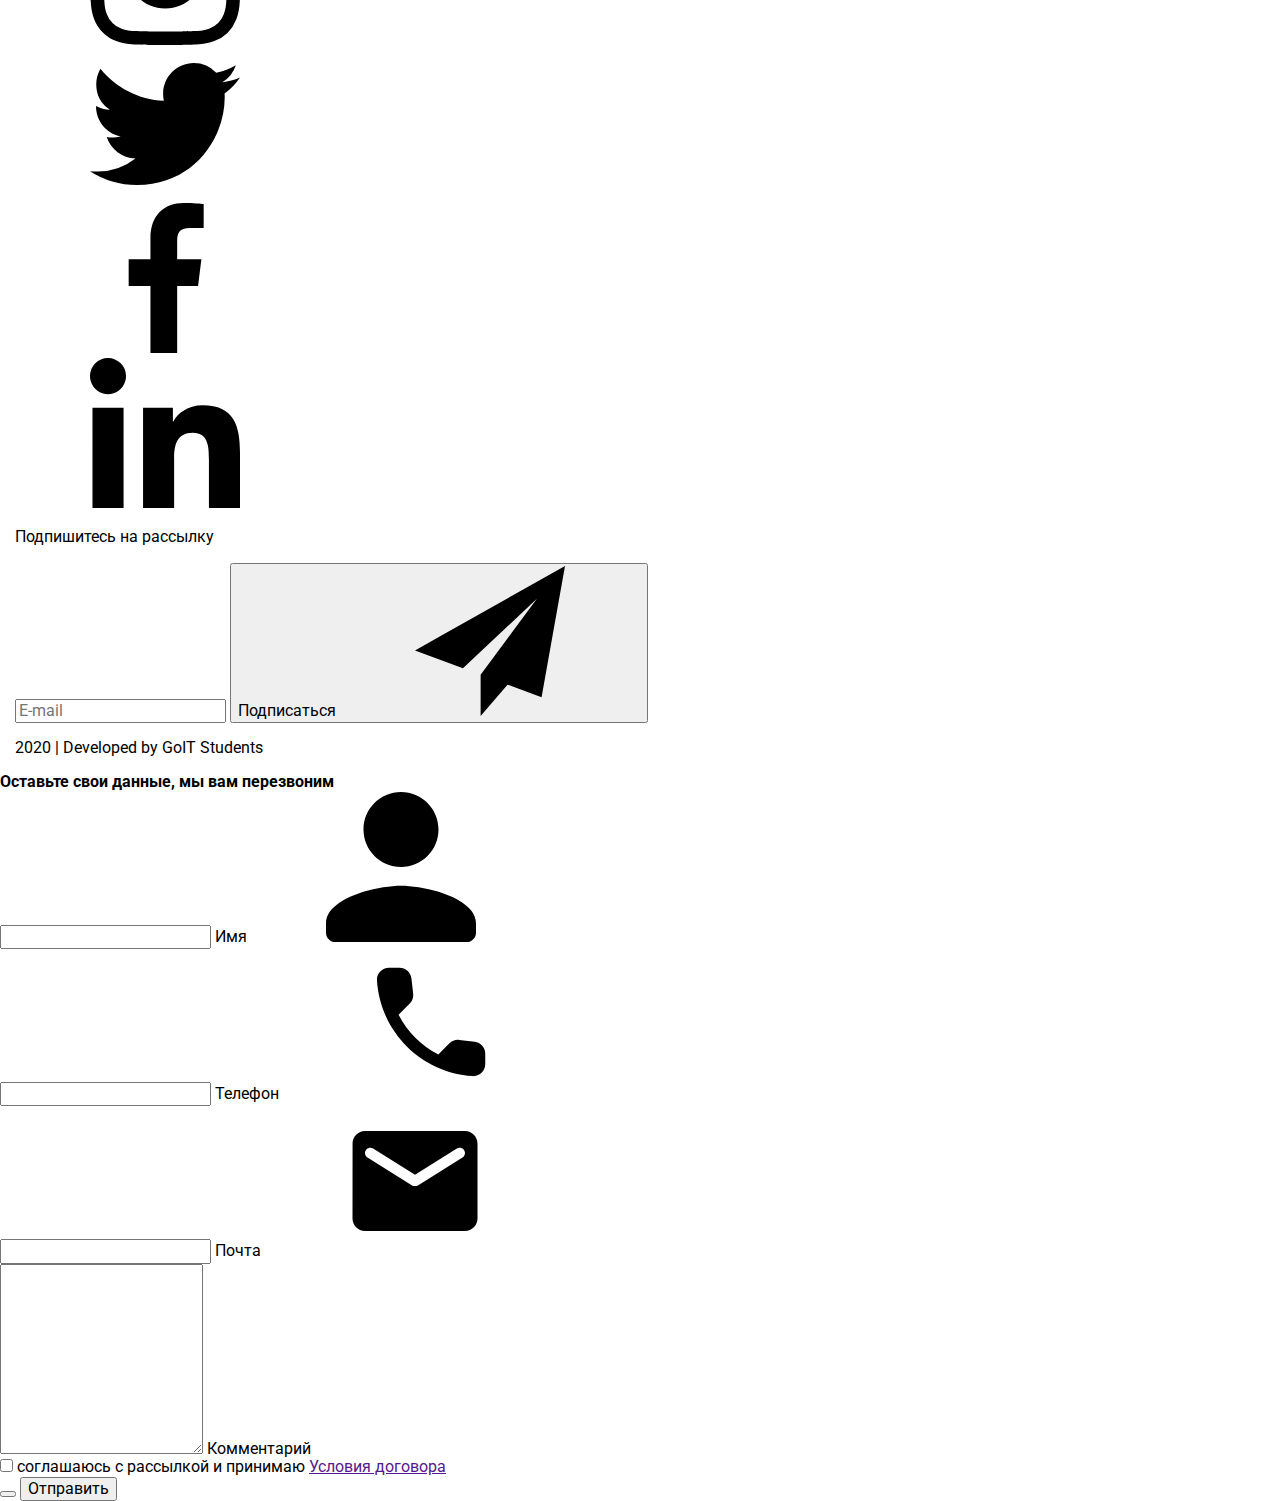
==== commit 271bcba5: "изменения 30.07" ====
--- a/index.html
+++ b/index.html
@@ -17,59 +17,47 @@
             <p><span class="logo-color">Web</span> Studio</p>
             </a>
 
-            <ul class="site-nav list">
-                <li class="item active"> <a class="link" href="./index.html">Студия</a> </li>
-                <li class="item"> <a class="link" href="./portfolio.html">Портфолио</a> </li>
-                <li class="item"> <a class="link" href="">Контакты</a> </li>
-            </ul>
-          
-            
-            <address class="address-list">
-                
-                <ul class="list address-list">
-                    <li class="item">
-                        <a class="contacts link" href="mailto:info@devstudio.com">
-                            <svg class="mail-icon"><use href="./img/symbol-defs2.svg#icon-mail"></use></svg>
-                            info@devstudio.com</a>
-                    </li>
-                    <li class="item">
-                        <a class="contacts link" href="tel:+380961111111">
-                            <svg class="mail-icon"><use href="./img/symbol-defs2.svg#icon-phone"></use></svg>
-                            +38 096 111 11 11</a>
-                    </li>
-                </ul>
-            
-            </address>
             <button type="button"
             class="menu-button" 
             aria-controls="menu-container" 
             aria-expanded="false" data-menu-button>
                 <svg width= 40px height= 40px aria-label="переключатель мобильного меню">
                     <use class="icon-menu" href="./img/symbol-defs-3.svg#icon-menu"></use>
-                    <use class="icon-cross" href="./img/symbol-defs-3.svg#icon-close_40px"></use>
-                    
+                    <use class="icon-cross" href="./img/symbol-defs-3.svg#icon-close_40px"></use>                  
                 </svg>
             </button>
-            <div class="menu-container" 
-            id="menu-container" data-menu>
-                <ul class="mobile-nav list">
-                    <li class="item active"> <a class="mobile-link" href="./index.html">Студия</a> </li>
-                    <li class="item"> <a class="mobile-link" href="./portfolio.html">Портфолио</a> </li>
-                    <li class="item"> <a class="mobile-link" href="">Контакты</a> </li>
+
+            <div class="menu-container" id="menu-container" data-menu>
+                <ul class="site-nav list">
+                    <li class="item active"> <a class="link" href="./index.html">Студия</a> </li>
+                    <li class="item"> <a class="link" href="./portfolio.html">Портфолио</a> </li>
+                    <li class="item"> <a class="link" href="">Контакты</a> </li>
                 </ul>
-                <ul class="list mobile-address">
-                    <li class="item">
-                        <a class="mobile-contacts link" href="mailto:info@devstudio.com">
-                            <svg class="mobile-mail-icon"><use href="./img/symbol-defs2.svg#icon-mail"></use></svg>
-                            info@devstudio.com</a>
-                    </li>
-                    <li class="item">
-                        <a class="mobile-contacts link" href="tel:+380961111111">
-                            <svg class="mobile-mail-icon"><use href="./img/symbol-defs2.svg#icon-phone"></use></svg>
-                            +38 096 111 11 11</a>
-                    </li>
-                </ul> 
-            </div>
+            
+                
+                <address class="address-list">
+                    
+                    <ul class="list address-list">
+                        <li class="item">
+                            <a class="contacts link" href="mailto:info@devstudio.com">
+                                <svg class="mail-icon"><use href="./img/symbol-defs2.svg#icon-mail"></use></svg>
+                                info@devstudio.com</a>
+                        </li>
+                        <li class="item">
+                            <a class="contacts link" href="tel:+380961111111">
+                                <svg class="mail-icon"><use href="./img/symbol-defs2.svg#icon-phone"></use></svg>
+                                +38 096 111 11 11</a>
+                        </li>
+                    </ul>
+                
+                </address>
+            </div>
+
+           
+
+            
+                
+            
         
         </nav>  
     </header>
--- a/css/main.min.css
+++ b/css/main.min.css
@@ -3,5 +3,5 @@
  Consolas,  'Liberation Mono',  Menlo,- monospace;font-size:1em}small{font-size:80%}sub,sup{font-size:75%;line-height:0;position:relative;vertical-align:baseline}sub{bottom:-0.25em}sup{top:-0.5em}button,input,optgroup,select,textarea{font-family:inherit;font-size:100%;line-height:1.15;margin:0}button,select{text-transform:none}button,[type='button'],[type='reset'],[type='submit']{-webkit-appearance:button}button::-moz-focus-inner,[type='button']::-moz-focus-inner,[type='reset']::-moz-focus-inner,[type='submit']::-moz-focus-inner{border-style:none;padding:0}button:-moz-focusring,[type='button']:-moz-focusring,[type='reset']:-moz-focusring,[type='submit']:-moz-focusring{outline:1px dotted ButtonText}legend{padding:0}progress{vertical-align:baseline}[type='number']::-webkit-inner-spin-button,[type='number']::-webkit-outer-spin-button{height:auto}[type='search']{-webkit-appearance:textfield;outline-offset:-2px}[type='search']::-webkit-search-decoration{-webkit-appearance:none}::-webkit-file-upload-button{-webkit-appearance:button;font:inherit}summary{display:list-item}.page{background-color:#fff;font-family:"Roboto",sans-serif;-webkit-box-sizing:border-box;box-sizing:border-box}.list{list-style:none;padding:0;margin:0}.link{text-decoration:none}.logo{font-family:Raleway;font-weight:bold;font-size:24px;line-height:28px;letter-spacing:0.03em;text-decoration:none;color:#212121}@media screen and (min-width: 1200px){.logo{font-size:26px;line-height:31px}}.logo-color{color:#2196F3}.content{padding-left:15px;padding-right:15px;margin-right:auto;margin-left:auto}@media screen and (min-width: 480px){.content{width:480px}}@media screen and (min-width: 768px){.content{width:768px}}@media screen and (min-width: 1200px){.content{width:1200px}}.main-nav{display:-webkit-box;display:-ms-flexbox;display:flex;-webkit-box-align:center;-ms-flex-align:center;align-items:center;-webkit-box-pack:justify;-ms-flex-pack:justify;justify-content:space-between}.site-nav{display:-webkit-box;display:-ms-flexbox;display:flex;margin-left:85px;font-family:"Roboto",sans-serif}.site-nav .item{margin-left:auto;position:relative}.site-nav .active::after{content:'';position:absolute;bottom:0;left:0;height:4px;width:100%;background-color:#2196F3;border-radius:4px}.site-nav .item:not(:last-child){margin-right:50px}.site-nav .link{display:block;color:#212121;font-family:"Roboto",sans-serif;font-weight:500;padding-top:32px;padding-bottom:32px;-webkit-transition-property:color;transition-property:color;-webkit-transition-duration:250ms;transition-duration:250ms;-webkit-transition-timing-function:cubic-bezier(0.4, 0, 0.2, 1);transition-timing-function:cubic-bezier(0.4, 0, 0.2, 1)}.site-nav .link:hover,.site-nav .link:focus{color:#2196F3}@media screen and (max-width: 767px){.site-nav{display:none}}@media screen and (min-width: 1200px){.address-list{display:-webkit-box;display:-ms-flexbox;display:flex;margin-left:auto}}.address-list .item:not(:last-child){margin-right:30px}.contacts{display:-webkit-inline-box;display:-ms-inline-flexbox;display:inline-flex;-webkit-box-align:center;-ms-flex-align:center;align-items:center;color:#757575;font-style:normal;font-weight:500;-webkit-transition:color 250ms cubic-bezier(0.4, 0, 0.2, 1);transition:color 250ms cubic-bezier(0.4, 0, 0.2, 1)}.contacts:hover,.contacts:focus{color:#2196F3;fill:#2196F3}.contacts:hover svg,.contacts:focus svg{fill:#2196F3}@media screen and (max-width: 767px){.contacts{display:none}}.mail-icon{width:16px;height:15px;margin-right:10px;-webkit-transition:fill 250ms cubic-bezier(0.4, 0, 0.2, 1);transition:fill 250ms cubic-bezier(0.4, 0, 0.2, 1)}@media screen and (max-width: 767px){.menu-button{display:-webkit-inline-box;display:-ms-inline-flexbox;display:inline-flex;width:40px;height:40px;margin:0;border:none;background-color:transparent}}@media screen and (min-width: 768px){.menu-button{display:none}}.menu-button .icon-cross{display:none}.menu-button.is-open .icon-cross{display:block}.menu-button.is-open .icon-menu{display:none}.menu-container{display:none;position:absolute;top:100%;left:0;width:100%;height:453px;background-color:#fff;margin:0;-webkit-box-shadow:0px 1px 3px rgba(0,0,0,0.16),0px 2px 4px rgba(0,0,0,0.08),0px 4px 8px rgba(0,0,0,0.04);box-shadow:0px 1px 3px rgba(0,0,0,0.16),0px 2px 4px rgba(0,0,0,0.08),0px 4px 8px rgba(0,0,0,0.04)}.menu-container.is-open{display:block}@media screen and (min-width: 480px){.menu-container{display:none}}.icon-menu:hover,.icon-menu:focus{fill:#2196F3}.icon-cross:hover,.icon-cross:focus{fill:#2196F3}.hero-bgc{max-width:100%;margin-left:auto;margin-right:auto;background-repeat:no-repeat;background-position:center;background-image:-webkit-gradient(linear, left top, left bottom, from(rgba(47,48,58,0.8)), to(rgba(47,48,58,0.8))),url(../img/hw4/hero.jpg);background-image:linear-gradient(rgba(47,48,58,0.8), rgba(47,48,58,0.8)),url(../img/hw4/hero.jpg)}@media screen and (min-width: 480px){.hero-bgc{max-height:400px}}@media screen and (min-width: 768px){.hero-bgc{max-height:400px}}@media screen and (min-width: 1200px){.hero-bgc{max-width:1600px;max-height:600px}}.hero-bgc .hero{padding:200px 0px;margin-bottom:60px}@media screen and (min-width: 0px) and (max-width: 1199px){.hero-bgc .hero{padding:118px 0px}}.hero-bgc .hero .hero-title{font-family:Roboto;font-weight:900;font-size:44px;line-height:60px;text-align:center;letter-spacing:0.05em;text-transform:uppercase;max-width:696px;margin-left:auto;margin-right:auto;margin-bottom:30px;margin-top:0px;color:#fff}@media screen and (min-width: 0px) and (max-width: 1199px){.hero-bgc .hero .hero-title{font-size:26px;line-height:42px}}.hero-bgc .hero .button-submit{display:block;font-family:Roboto;font-weight:bold;font-size:16px;line-height:30px;text-align:center;margin-left:auto;margin-right:auto;width:200px;color:#fff;background-color:#2196F3;border-radius:4px;border-color:transparent;padding:10px 32px;-webkit-box-shadow:0px 4px rgba(0,0,0,0.15);box-shadow:0px 4px rgba(0,0,0,0.15)}.killer-margin{display:none}.page-header{position:relative}.mobile-nav{display:-webkit-box;display:-ms-flexbox;display:flex;-webkit-box-orient:vertical;-webkit-box-direction:normal;-ms-flex-direction:column;flex-direction:column;-webkit-box-align:center;-ms-flex-align:center;align-items:center;margin-left:191px;margin-top:60px;margin-right:190px;margin-bottom:60px;font-family:"Roboto",sans-serif}.mobile-nav .item{margin-bottom:auto;position:relative}.mobile-nav .active::after{content:'';position:absolute;bottom:0;left:0;height:4px;width:100%;background-color:#2196F3;border-radius:4px}.mobile-nav .item:not(:last-child){margin-bottom:40px}@media screen and (min-width: 767px){.mobile-nav{display:none}}.mobile-link{display:block;color:#212121;font-family:"Roboto",sans-serif;font-weight:500;font-size:18px;line-height:21px;padding-top:8px;padding-bottom:8px;text-decoration:none;-webkit-transition-property:color;transition-property:color;-webkit-transition-duration:250ms;transition-duration:250ms;-webkit-transition-timing-function:cubic-bezier(0.4, 0, 0.2, 1);transition-timing-function:cubic-bezier(0.4, 0, 0.2, 1)}.mobile-link .mobile-link:hover,.mobile-link .mobile-link:focus{color:#2196F3}@media screen and (min-width: 480px){.mobile-link{display:none}}.mobile-address{display:-webkit-box;display:-ms-flexbox;display:flex;-webkit-box-orient:vertical;-webkit-box-direction:normal;-ms-flex-direction:column;flex-direction:column;margin-left:auto;margin-right:auto}.mobile-address .item:not(:last-child){margin-bottom:16px}@media screen and (min-width: 480px){.mobile-address{display:none}}.mobile-contacts{display:-webkit-box;display:-ms-flexbox;display:flex;-webkit-box-align:center;-ms-flex-align:center;align-items:center;-webkit-box-pack:center;-ms-flex-pack:center;justify-content:center;color:#757575;font-style:normal;font-weight:500;-webkit-transition:color 250ms cubic-bezier(0.4, 0, 0.2, 1);transition:color 250ms cubic-bezier(0.4, 0, 0.2, 1)}.mobile-contacts:hover,.mobile-contacts:focus{color:#2196F3;fill:#2196F3}.mobile-contacts:hover svg,.mobile-contacts:focus svg{fill:#2196F3}@media screen and (min-width: 480px){.mobile-contacts{display:none}}.mobile-mail-icon{width:16px;height:15px;margin-right:10px;color:#757575;-webkit-transition:fill 250ms cubic-bezier(0.4, 0, 0.2, 1);transition:fill 250ms cubic-bezier(0.4, 0, 0.2, 1)}@media screen and (min-width: 480px){.mobile-mail-icon{display:none}}
+ monospace;font-size:1em}small{font-size:80%}sub,sup{font-size:75%;line-height:0;position:relative;vertical-align:baseline}sub{bottom:-0.25em}sup{top:-0.5em}button,input,optgroup,select,textarea{font-family:inherit;font-size:100%;line-height:1.15;margin:0}button,select{text-transform:none}button,[type='button'],[type='reset'],[type='submit']{-webkit-appearance:button}button::-moz-focus-inner,[type='button']::-moz-focus-inner,[type='reset']::-moz-focus-inner,[type='submit']::-moz-focus-inner{border-style:none;padding:0}button:-moz-focusring,[type='button']:-moz-focusring,[type='reset']:-moz-focusring,[type='submit']:-moz-focusring{outline:1px dotted ButtonText}legend{padding:0}progress{vertical-align:baseline}[type='number']::-webkit-inner-spin-button,[type='number']::-webkit-outer-spin-button{height:auto}[type='search']{-webkit-appearance:textfield;outline-offset:-2px}[type='search']::-webkit-search-decoration{-webkit-appearance:none}::-webkit-file-upload-button{-webkit-appearance:button;font:inherit}summary{display:list-item}.page{background-color:#fff;font-family:"Roboto",sans-serif;-webkit-box-sizing:border-box;box-sizing:border-box}.list{list-style:none;padding:0;margin:0}.link{text-decoration:none}.content{padding-left:15px;padding-right:15px}@media screen and (min-width: 480px){.content{width:480px}}@media screen and (min-width: 768px){.content{width:768px}}@media screen and (min-width: 1200px){.content{width:1200px}}.hero-bgc{max-width:100%;margin-left:auto;margin-right:auto;background-repeat:no-repeat;background-position:center;background-image:-webkit-gradient(linear, left top, left bottom, from(rgba(47,48,58,0.8)), to(rgba(47,48,58,0.8))),url(../img/hw4/hero.jpg);background-image:linear-gradient(rgba(47,48,58,0.8), rgba(47,48,58,0.8)),url(../img/hw4/hero.jpg)}@media screen and (min-width: 480px){.hero-bgc{max-height:400px}}@media screen and (min-width: 768px){.hero-bgc{max-height:400px}}@media screen and (min-width: 1200px){.hero-bgc{max-width:1600px;max-height:600px}}.hero-bgc .hero{padding:200px 0px;margin-bottom:60px}@media screen and (min-width: 0px) and (max-width: 1199px){.hero-bgc .hero{padding:118px 0px}}.hero-bgc .hero .hero-title{font-family:Roboto;font-weight:900;font-size:44px;line-height:60px;text-align:center;letter-spacing:0.05em;text-transform:uppercase;max-width:696px;margin-left:auto;margin-right:auto;margin-bottom:30px;margin-top:0px;color:#fff}@media screen and (min-width: 0px) and (max-width: 1199px){.hero-bgc .hero .hero-title{font-size:26px;line-height:42px}}.hero-bgc .hero .button-submit{display:block;font-family:Roboto;font-weight:bold;font-size:16px;line-height:30px;text-align:center;margin-left:auto;margin-right:auto;width:200px;color:#fff;background-color:#2196F3;border-radius:4px;border-color:transparent;padding:10px 32px;-webkit-box-shadow:0px 4px rgba(0,0,0,0.15);box-shadow:0px 4px rgba(0,0,0,0.15)}.killer-margin{display:none}.page-header{position:relative}.main-nav{display:-webkit-box;display:-ms-flexbox;display:flex;-webkit-box-align:center;-ms-flex-align:center;align-items:center;-webkit-box-pack:justify;-ms-flex-pack:justify;justify-content:space-between}.logo{font-family:Raleway;font-weight:bold;font-size:24px;line-height:28px;letter-spacing:0.03em;text-decoration:none;color:#212121}@media screen and (min-width: 1200px){.logo{font-size:26px;line-height:31px}}.logo-color{color:#2196F3}.menu-button{display:-webkit-inline-box;display:-ms-inline-flexbox;display:inline-flex;margin:0;padding:0;border:none;outline:none;background-color:transparent}@media screen and (min-width: 768px){.menu-button{display:none}}.menu-button.icon-cross{display:none}.menu-button.is-open .icon-cross{display:block}.menu-button.is-open .icon-menu{display:none}.menu-container{display:none;position:absolute;top:100%;left:0;width:100%;height:453px;background-color:#fff;margin:0;-webkit-box-shadow:0px 1px 3px rgba(0,0,0,0.16),0px 2px 4px rgba(0,0,0,0.08),0px 4px 8px rgba(0,0,0,0.04);box-shadow:0px 1px 3px rgba(0,0,0,0.16),0px 2px 4px rgba(0,0,0,0.08),0px 4px 8px rgba(0,0,0,0.04)}.menu-container.is-open{display:block}@media screen and (min-width: 768px){.menu-container{display:none}}.site-nav{display:-webkit-box;display:-ms-flexbox;display:flex;font-family:"Roboto",sans-serif}@media screen and (min-width: 480px){.site-nav{-webkit-box-orient:vertical;-webkit-box-direction:normal;-ms-flex-direction:column;flex-direction:column;-webkit-box-pack:center;-ms-flex-pack:center;justify-content:center;margin-left:191px;margin-top:60px;margin-right:190px}.site-nav .item:not(:last-child){margin-bottom:40px}}@media screen and (min-width: 768px){.site-nav{margin-left:85px}.site-nav .item{margin-left:auto;position:relative}.site-nav .item:not(:last-child){margin-right:50px}}.site-nav .active::after{content:'';position:absolute;bottom:0;left:0;height:4px;width:100%;background-color:#2196F3;border-radius:4px}.site-nav .link{display:block;color:#212121;font-family:"Roboto",sans-serif;font-weight:500;padding-top:32px;padding-bottom:32px;-webkit-transition-property:color;transition-property:color;-webkit-transition-duration:250ms;transition-duration:250ms;-webkit-transition-timing-function:cubic-bezier(0.4, 0, 0.2, 1);transition-timing-function:cubic-bezier(0.4, 0, 0.2, 1)}.site-nav .link:hover,.site-nav .link:focus{color:#2196F3}@media screen and (min-width: 480px){.site-nav{position:absolute;top:0;left:0}}@media screen and (min-width: 1200px){.address-list{display:-webkit-box;display:-ms-flexbox;display:flex;margin-left:auto}}.address-list .item:not(:last-child){margin-right:30px}.contacts{display:-webkit-inline-box;display:-ms-inline-flexbox;display:inline-flex;-webkit-box-align:center;-ms-flex-align:center;align-items:center;color:#757575;font-style:normal;font-weight:500;-webkit-transition:color 250ms cubic-bezier(0.4, 0, 0.2, 1);transition:color 250ms cubic-bezier(0.4, 0, 0.2, 1)}.contacts:hover,.contacts:focus{color:#2196F3;fill:#2196F3}.contacts:hover svg,.contacts:focus svg{fill:#2196F3}@media screen and (max-width: 767px){.contacts{display:none}}.mail-icon{width:16px;height:15px;margin-right:10px;-webkit-transition:fill 250ms cubic-bezier(0.4, 0, 0.2, 1);transition:fill 250ms cubic-bezier(0.4, 0, 0.2, 1)}
 /*# sourceMappingURL=main.min.css.map */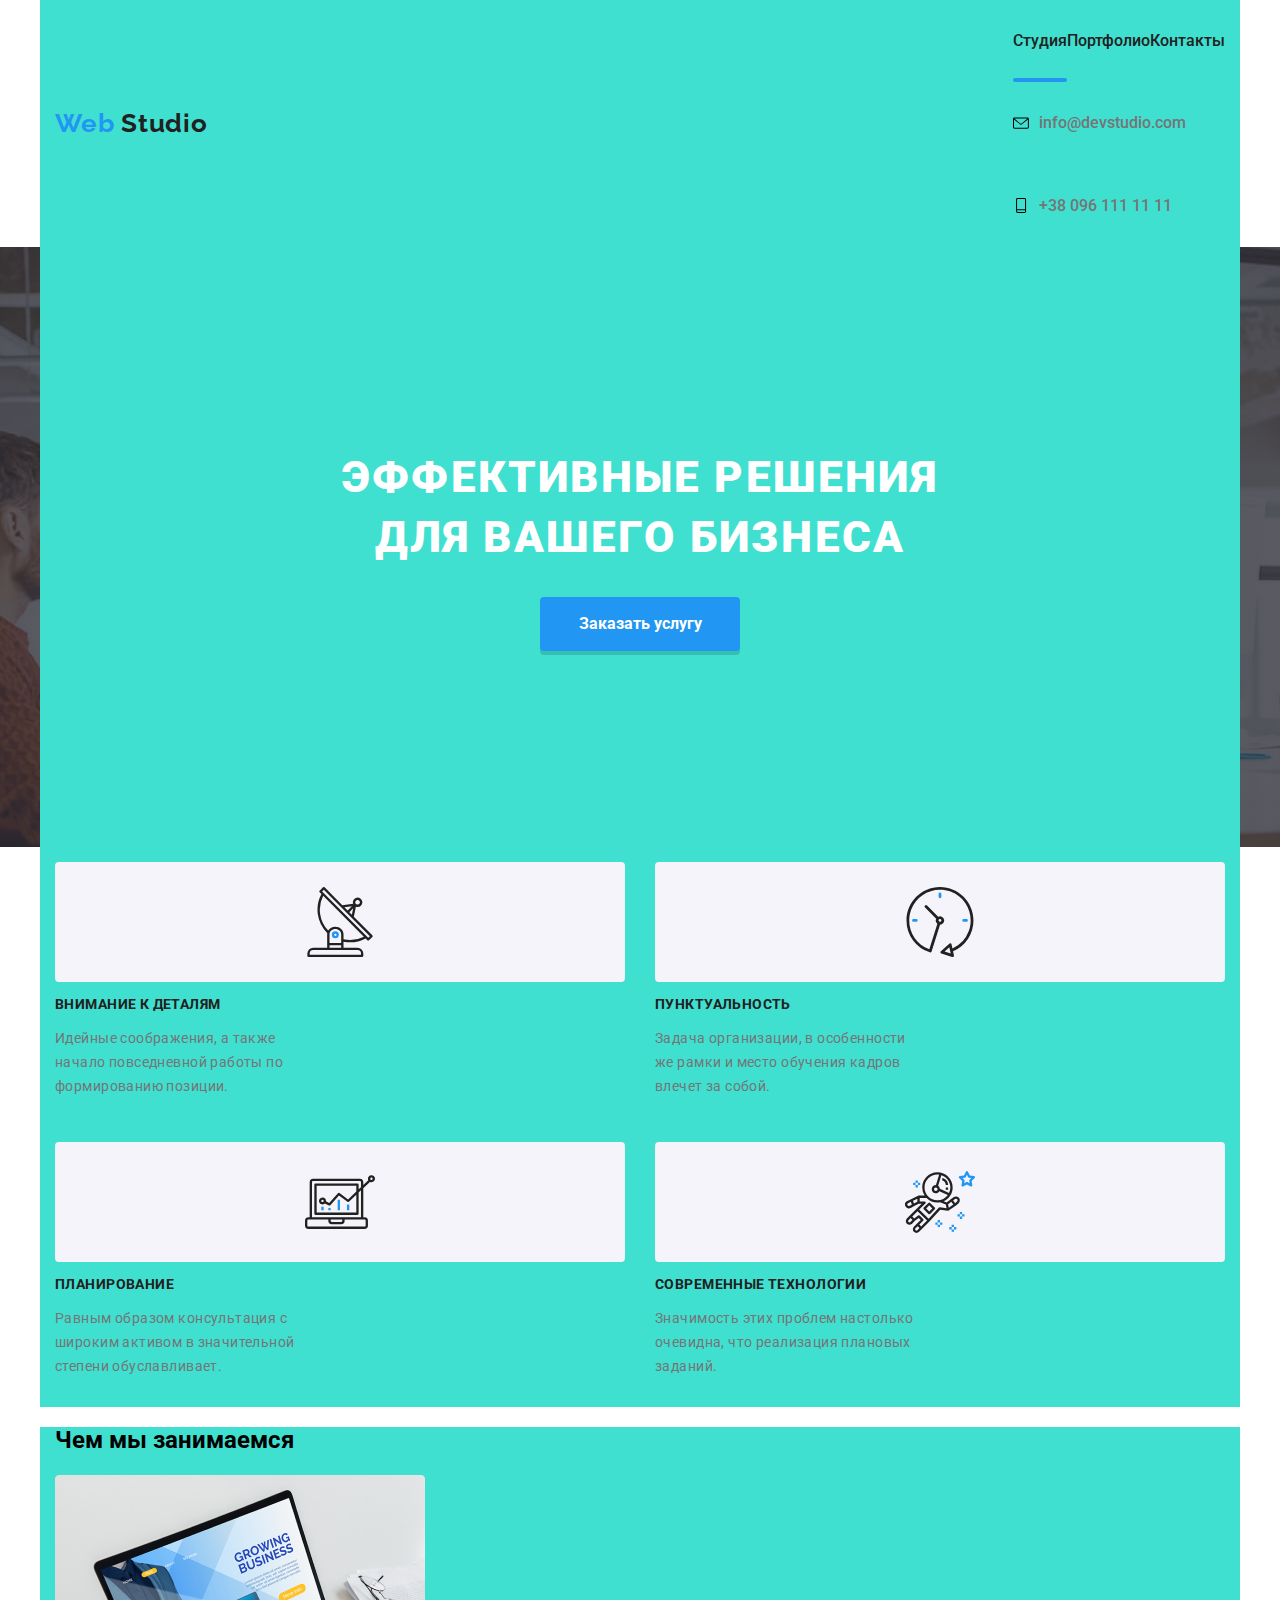
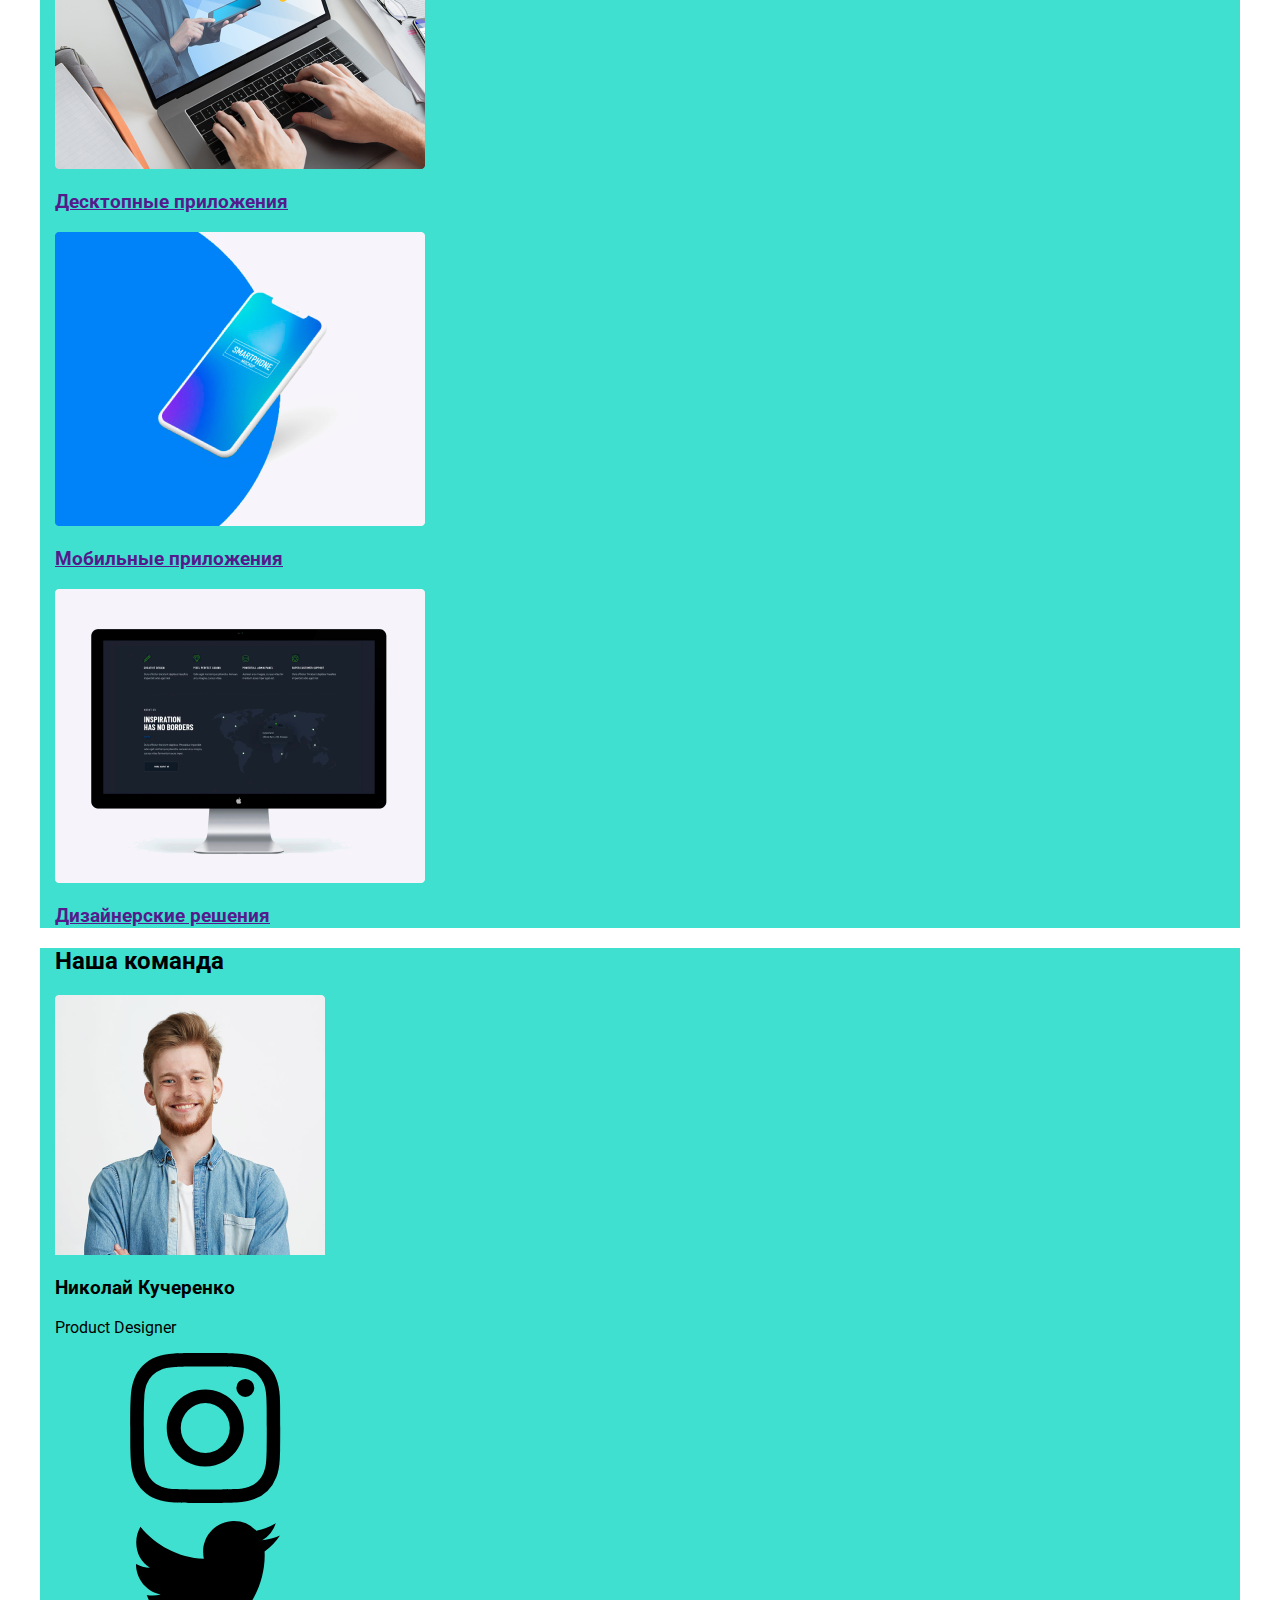
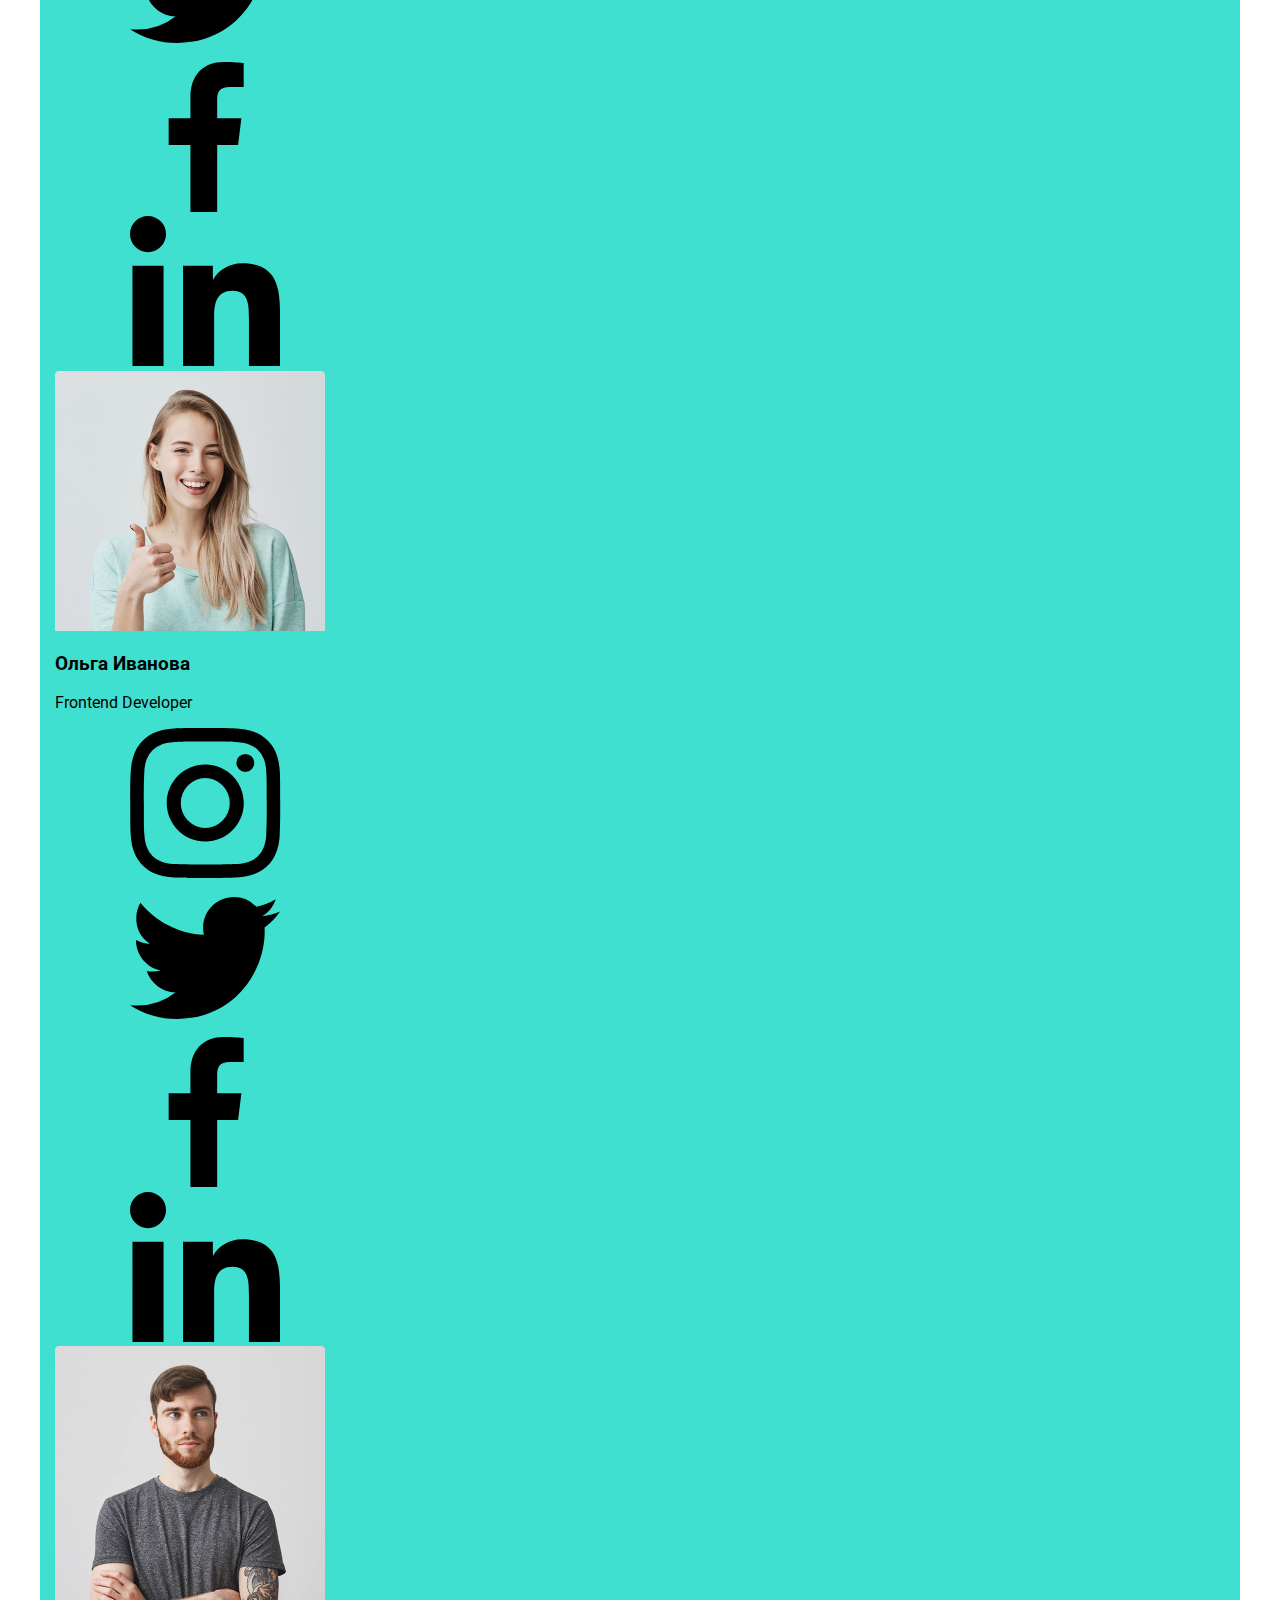
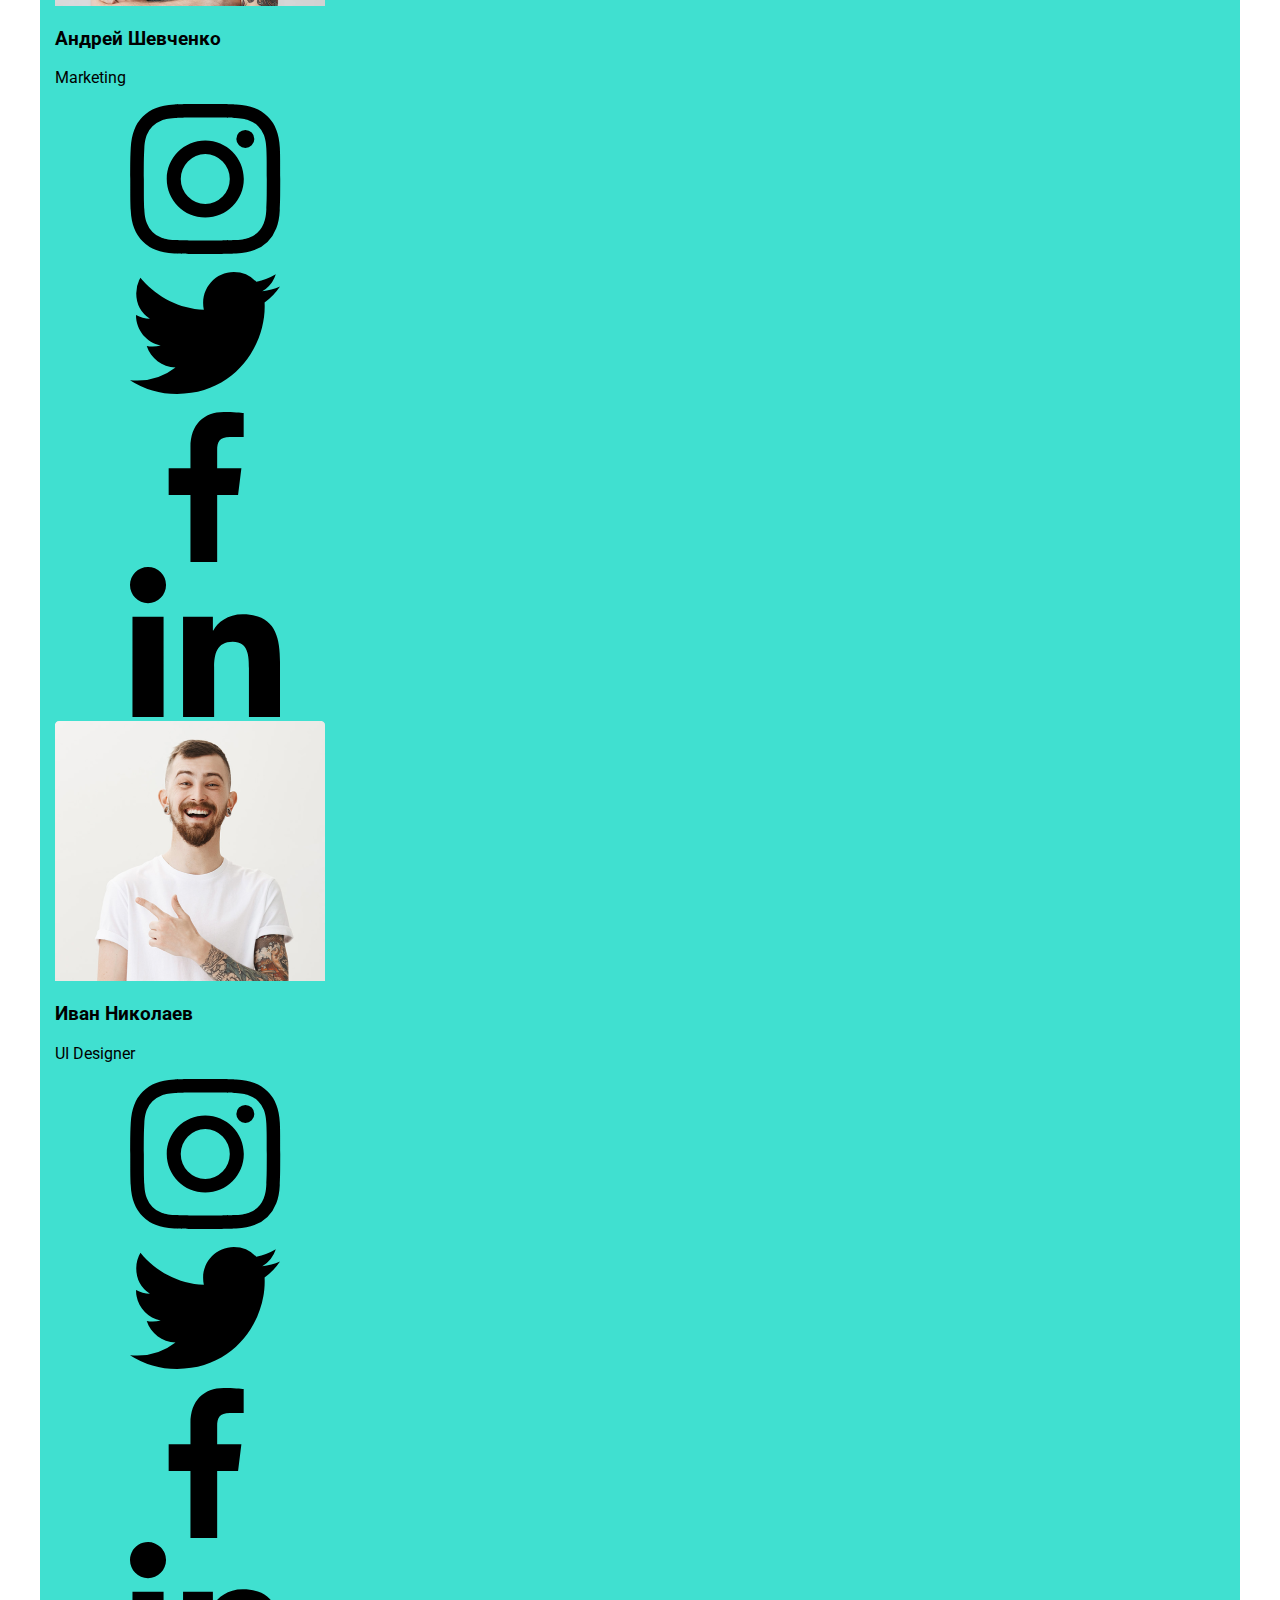
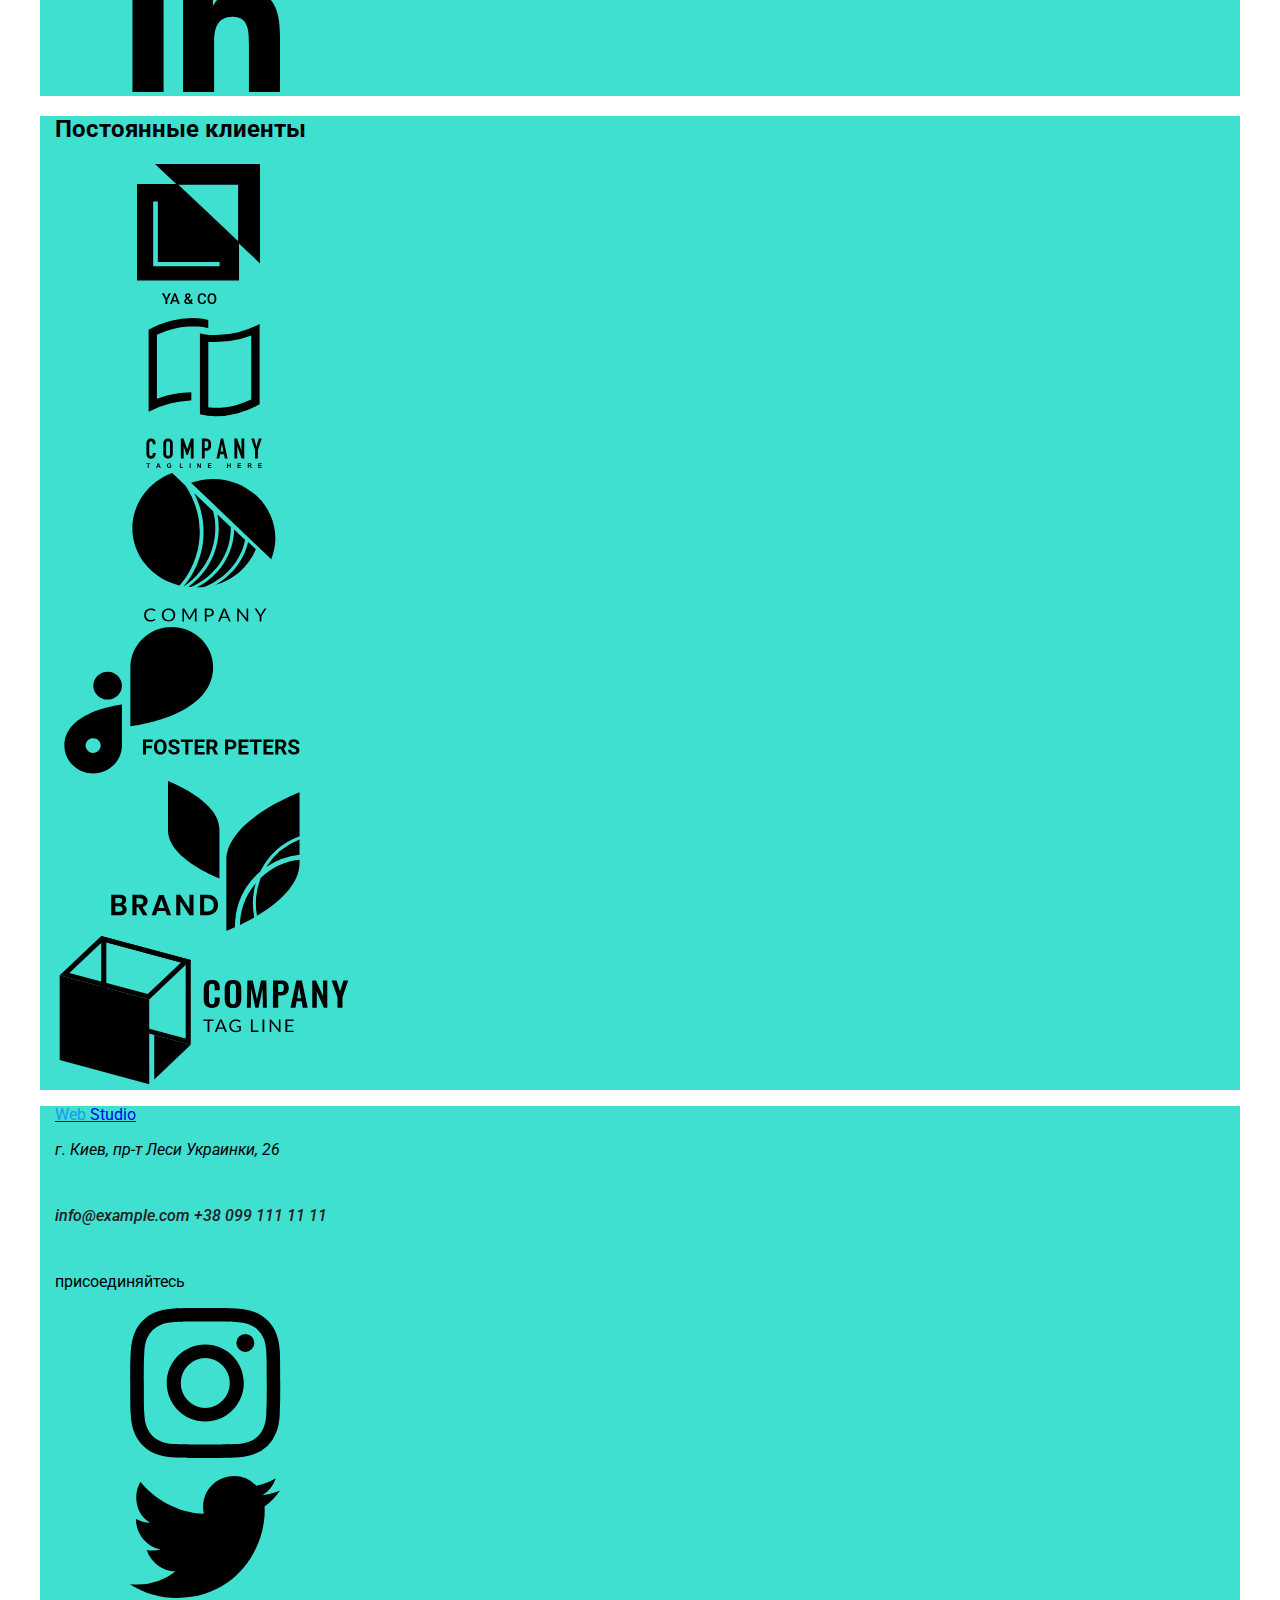
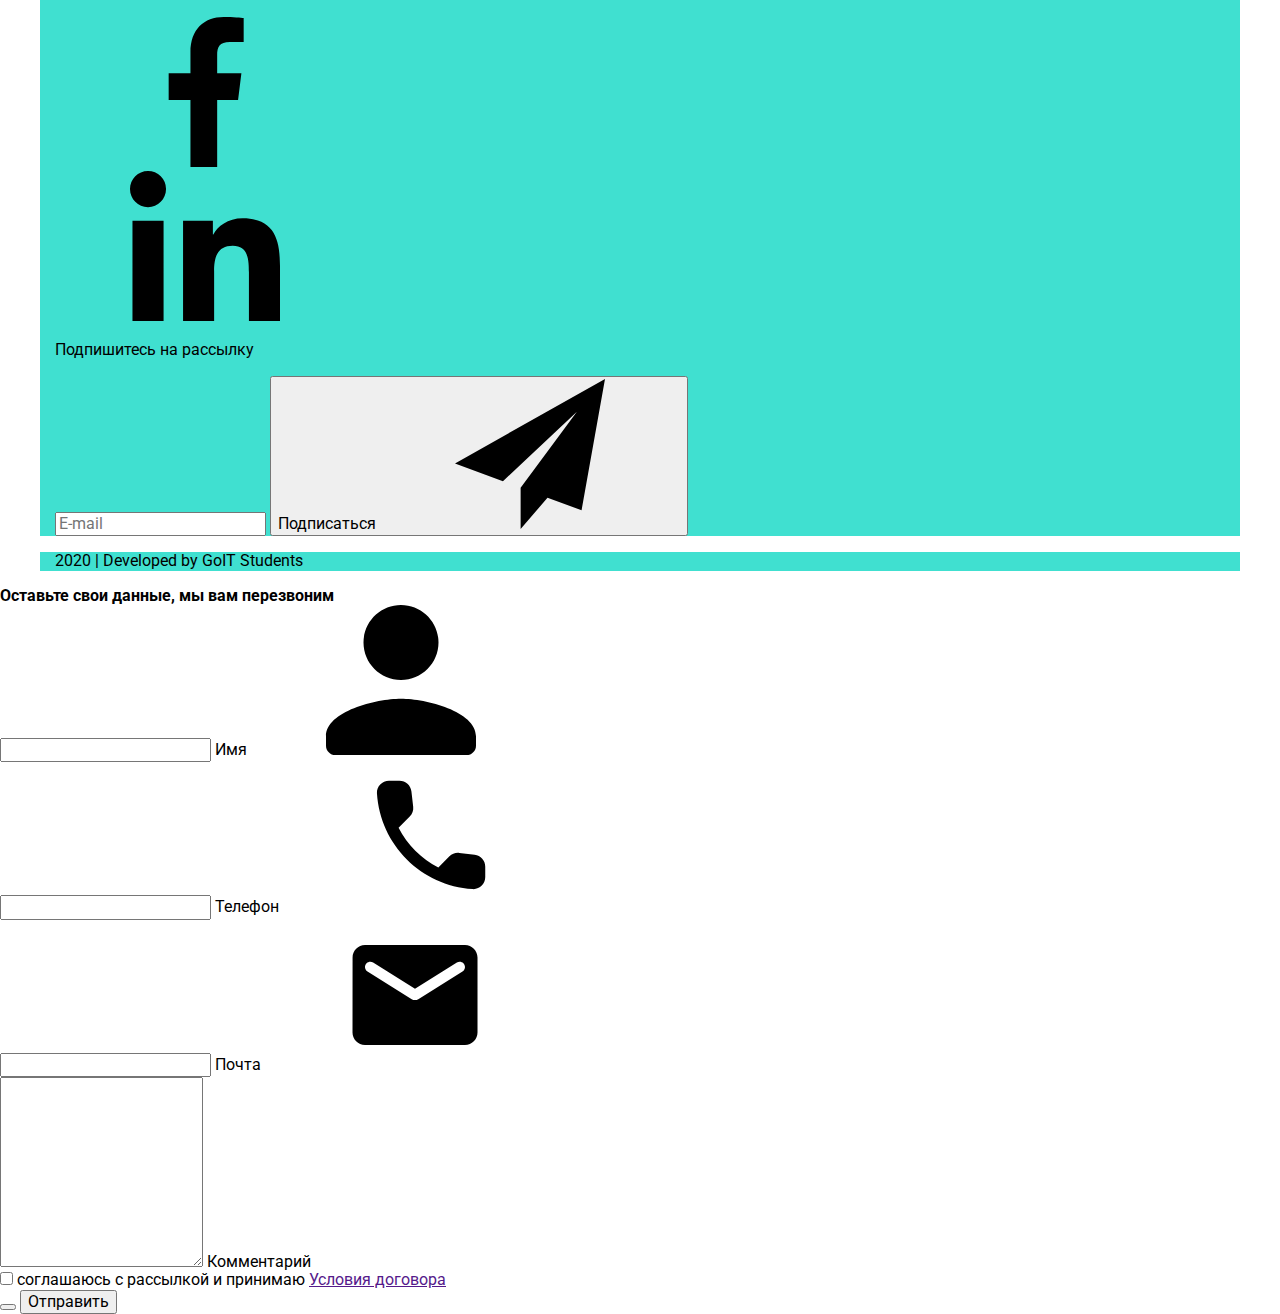
==== commit 23f46c1e: "меняет хедер" ====
--- a/index.html
+++ b/index.html
@@ -29,7 +29,7 @@
 
             <div class="menu-container" id="menu-container" data-menu>
                 <ul class="site-nav list">
-                    <li class="item active"> <a class="link" href="./index.html">Студия</a> </li>
+                    <li class="item"> <a class="link active" href="./index.html">Студия</a> </li>
                     <li class="item"> <a class="link" href="./portfolio.html">Портфолио</a> </li>
                     <li class="item"> <a class="link" href="">Контакты</a> </li>
                 </ul>
--- a/css/main.min.css
+++ b/css/main.min.css
@@ -3,5 +3,5 @@
  Consolas,  'Liberation Mono',  Menlo,- monospace;font-size:1em}small{font-size:80%}sub,sup{font-size:75%;line-height:0;position:relative;vertical-align:baseline}sub{bottom:-0.25em}sup{top:-0.5em}button,input,optgroup,select,textarea{font-family:inherit;font-size:100%;line-height:1.15;margin:0}button,select{text-transform:none}button,[type='button'],[type='reset'],[type='submit']{-webkit-appearance:button}button::-moz-focus-inner,[type='button']::-moz-focus-inner,[type='reset']::-moz-focus-inner,[type='submit']::-moz-focus-inner{border-style:none;padding:0}button:-moz-focusring,[type='button']:-moz-focusring,[type='reset']:-moz-focusring,[type='submit']:-moz-focusring{outline:1px dotted ButtonText}legend{padding:0}progress{vertical-align:baseline}[type='number']::-webkit-inner-spin-button,[type='number']::-webkit-outer-spin-button{height:auto}[type='search']{-webkit-appearance:textfield;outline-offset:-2px}[type='search']::-webkit-search-decoration{-webkit-appearance:none}::-webkit-file-upload-button{-webkit-appearance:button;font:inherit}summary{display:list-item}.page{background-color:#fff;font-family:"Roboto",sans-serif;-webkit-box-sizing:border-box;box-sizing:border-box}.list{list-style:none;padding:0;margin:0}.link{text-decoration:none}.content{padding-left:15px;padding-right:15px}@media screen and (min-width: 480px){.content{width:480px}}@media screen and (min-width: 768px){.content{width:768px}}@media screen and (min-width: 1200px){.content{width:1200px}}.hero-bgc{max-width:100%;margin-left:auto;margin-right:auto;background-repeat:no-repeat;background-position:center;background-image:-webkit-gradient(linear, left top, left bottom, from(rgba(47,48,58,0.8)), to(rgba(47,48,58,0.8))),url(../img/hw4/hero.jpg);background-image:linear-gradient(rgba(47,48,58,0.8), rgba(47,48,58,0.8)),url(../img/hw4/hero.jpg)}@media screen and (min-width: 480px){.hero-bgc{max-height:400px}}@media screen and (min-width: 768px){.hero-bgc{max-height:400px}}@media screen and (min-width: 1200px){.hero-bgc{max-width:1600px;max-height:600px}}.hero-bgc .hero{padding:200px 0px;margin-bottom:60px}@media screen and (min-width: 0px) and (max-width: 1199px){.hero-bgc .hero{padding:118px 0px}}.hero-bgc .hero .hero-title{font-family:Roboto;font-weight:900;font-size:44px;line-height:60px;text-align:center;letter-spacing:0.05em;text-transform:uppercase;max-width:696px;margin-left:auto;margin-right:auto;margin-bottom:30px;margin-top:0px;color:#fff}@media screen and (min-width: 0px) and (max-width: 1199px){.hero-bgc .hero .hero-title{font-size:26px;line-height:42px}}.hero-bgc .hero .button-submit{display:block;font-family:Roboto;font-weight:bold;font-size:16px;line-height:30px;text-align:center;margin-left:auto;margin-right:auto;width:200px;color:#fff;background-color:#2196F3;border-radius:4px;border-color:transparent;padding:10px 32px;-webkit-box-shadow:0px 4px rgba(0,0,0,0.15);box-shadow:0px 4px rgba(0,0,0,0.15)}.killer-margin{display:none}.page-header{position:relative}.main-nav{display:-webkit-box;display:-ms-flexbox;display:flex;-webkit-box-align:center;-ms-flex-align:center;align-items:center;-webkit-box-pack:justify;-ms-flex-pack:justify;justify-content:space-between}.logo{font-family:Raleway;font-weight:bold;font-size:24px;line-height:28px;letter-spacing:0.03em;text-decoration:none;color:#212121}@media screen and (min-width: 1200px){.logo{font-size:26px;line-height:31px}}.logo-color{color:#2196F3}.menu-button{display:-webkit-inline-box;display:-ms-inline-flexbox;display:inline-flex;margin:0;padding:0;border:none;outline:none;background-color:transparent}@media screen and (min-width: 768px){.menu-button{display:none}}.menu-button.icon-cross{display:none}.menu-button.is-open .icon-cross{display:block}.menu-button.is-open .icon-menu{display:none}.menu-container{display:none;position:absolute;top:100%;left:0;width:100%;height:453px;background-color:#fff;margin:0;-webkit-box-shadow:0px 1px 3px rgba(0,0,0,0.16),0px 2px 4px rgba(0,0,0,0.08),0px 4px 8px rgba(0,0,0,0.04);box-shadow:0px 1px 3px rgba(0,0,0,0.16),0px 2px 4px rgba(0,0,0,0.08),0px 4px 8px rgba(0,0,0,0.04)}.menu-container.is-open{display:block}@media screen and (min-width: 768px){.menu-container{display:none}}.site-nav{display:-webkit-box;display:-ms-flexbox;display:flex;font-family:"Roboto",sans-serif}@media screen and (min-width: 480px){.site-nav{-webkit-box-orient:vertical;-webkit-box-direction:normal;-ms-flex-direction:column;flex-direction:column;-webkit-box-pack:center;-ms-flex-pack:center;justify-content:center;margin-left:191px;margin-top:60px;margin-right:190px}.site-nav .item:not(:last-child){margin-bottom:40px}}@media screen and (min-width: 768px){.site-nav{margin-left:85px}.site-nav .item{margin-left:auto;position:relative}.site-nav .item:not(:last-child){margin-right:50px}}.site-nav .active::after{content:'';position:absolute;bottom:0;left:0;height:4px;width:100%;background-color:#2196F3;border-radius:4px}.site-nav .link{display:block;color:#212121;font-family:"Roboto",sans-serif;font-weight:500;padding-top:32px;padding-bottom:32px;-webkit-transition-property:color;transition-property:color;-webkit-transition-duration:250ms;transition-duration:250ms;-webkit-transition-timing-function:cubic-bezier(0.4, 0, 0.2, 1);transition-timing-function:cubic-bezier(0.4, 0, 0.2, 1)}.site-nav .link:hover,.site-nav .link:focus{color:#2196F3}@media screen and (min-width: 480px){.site-nav{position:absolute;top:0;left:0}}@media screen and (min-width: 1200px){.address-list{display:-webkit-box;display:-ms-flexbox;display:flex;margin-left:auto}}.address-list .item:not(:last-child){margin-right:30px}.contacts{display:-webkit-inline-box;display:-ms-inline-flexbox;display:inline-flex;-webkit-box-align:center;-ms-flex-align:center;align-items:center;color:#757575;font-style:normal;font-weight:500;-webkit-transition:color 250ms cubic-bezier(0.4, 0, 0.2, 1);transition:color 250ms cubic-bezier(0.4, 0, 0.2, 1)}.contacts:hover,.contacts:focus{color:#2196F3;fill:#2196F3}.contacts:hover svg,.contacts:focus svg{fill:#2196F3}@media screen and (max-width: 767px){.contacts{display:none}}.mail-icon{width:16px;height:15px;margin-right:10px;-webkit-transition:fill 250ms cubic-bezier(0.4, 0, 0.2, 1);transition:fill 250ms cubic-bezier(0.4, 0, 0.2, 1)}
+ monospace;font-size:1em}small{font-size:80%}sub,sup{font-size:75%;line-height:0;position:relative;vertical-align:baseline}sub{bottom:-0.25em}sup{top:-0.5em}button,input,optgroup,select,textarea{font-family:inherit;font-size:100%;line-height:1.15;margin:0}button,select{text-transform:none}button,[type='button'],[type='reset'],[type='submit']{-webkit-appearance:button}button::-moz-focus-inner,[type='button']::-moz-focus-inner,[type='reset']::-moz-focus-inner,[type='submit']::-moz-focus-inner{border-style:none;padding:0}button:-moz-focusring,[type='button']:-moz-focusring,[type='reset']:-moz-focusring,[type='submit']:-moz-focusring{outline:1px dotted ButtonText}legend{padding:0}progress{vertical-align:baseline}[type='number']::-webkit-inner-spin-button,[type='number']::-webkit-outer-spin-button{height:auto}[type='search']{-webkit-appearance:textfield;outline-offset:-2px}[type='search']::-webkit-search-decoration{-webkit-appearance:none}::-webkit-file-upload-button{-webkit-appearance:button;font:inherit}summary{display:list-item}.page{background-color:#fff;font-family:"Roboto",sans-serif;-webkit-box-sizing:border-box;box-sizing:border-box}.list{list-style:none;padding:0;margin:0}.link{text-decoration:none}.content{padding-left:15px;padding-right:15px;background-color:turquoise;margin-right:auto;margin-left:auto}@media screen and (min-width: 480px){.content{width:480px}}@media screen and (min-width: 768px){.content{width:768px}}@media screen and (min-width: 1200px){.content{width:1200px}}.hero-bgc{max-width:100%;margin-left:auto;margin-right:auto;background-repeat:no-repeat;background-position:center;background-image:-webkit-gradient(linear, left top, left bottom, from(rgba(47,48,58,0.8)), to(rgba(47,48,58,0.8))),url(../img/hw4/hero.jpg);background-image:linear-gradient(rgba(47,48,58,0.8), rgba(47,48,58,0.8)),url(../img/hw4/hero.jpg)}@media screen and (min-width: 480px){.hero-bgc{max-height:400px}}@media screen and (min-width: 768px){.hero-bgc{max-height:400px}}@media screen and (min-width: 1200px){.hero-bgc{max-width:1600px;max-height:600px}}.hero-bgc .hero{padding:200px 0px;margin-bottom:60px}@media screen and (min-width: 0px) and (max-width: 1199px){.hero-bgc .hero{padding:118px 0px}}.hero-bgc .hero .hero-title{font-family:Roboto;font-weight:900;font-size:44px;line-height:60px;text-align:center;letter-spacing:0.05em;text-transform:uppercase;max-width:696px;margin-left:auto;margin-right:auto;margin-bottom:30px;margin-top:0px;color:#fff}@media screen and (min-width: 0px) and (max-width: 1199px){.hero-bgc .hero .hero-title{font-size:26px;line-height:42px}}.hero-bgc .hero .button-submit{display:block;font-family:Roboto;font-weight:bold;font-size:16px;line-height:30px;text-align:center;margin-left:auto;margin-right:auto;width:200px;color:#fff;background-color:#2196F3;border-radius:4px;border-color:transparent;padding:10px 32px;-webkit-box-shadow:0px 4px rgba(0,0,0,0.15);box-shadow:0px 4px rgba(0,0,0,0.15)}.killer-margin{display:none}@media screen and (min-width: 768px){.advantages{display:-webkit-box;display:-ms-flexbox;display:flex;-ms-flex-wrap:wrap;flex-wrap:wrap;margin-left:-15px;margin-right:-15px}.advantages .advantages-item{width:calc((100% - 4*15px) / 2);margin:15px}}.advantages .pict_position{width:100%;height:120px;padding-top:25px;background-color:#F5F4FA;border-radius:4px;text-align:center}.advantages .pict_position .advantages-icon{width:70px;height:70px}.advantages .section-title{font-family:Roboto;font-weight:bold;font-size:14px;line-height:16px;letter-spacing:0.03em;text-transform:uppercase;color:#212121}.advantages .section-item{font-family:Roboto;font-weight:normal;font-size:14px;line-height:24px;letter-spacing:0.03em;color:#757575;text-align:left;width:270px}.page-header{position:relative}.main-nav{display:-webkit-box;display:-ms-flexbox;display:flex;-webkit-box-align:center;-ms-flex-align:center;align-items:center;-webkit-box-pack:justify;-ms-flex-pack:justify;justify-content:space-between}.logo{font-family:Raleway;font-weight:bold;font-size:24px;line-height:28px;letter-spacing:0.03em;text-decoration:none;color:#212121}@media screen and (min-width: 1200px){.logo{font-size:26px;line-height:31px}}.logo-color{color:#2196F3}.menu-button{display:-webkit-inline-box;display:-ms-inline-flexbox;display:inline-flex;margin:0;padding:0;border:none;outline:none;background-color:transparent}@media screen and (min-width: 768px){.menu-button{display:none}}.menu-button .icon-cross{display:none}.menu-button.is-open .icon-cross{display:block}.menu-button.is-open .icon-menu{display:none}@media screen and (max-width: 767px){.menu-container{display:none;position:absolute;top:100%;left:0;width:100%;background-color:#fff;margin:0;-webkit-box-shadow:0px 1px 3px rgba(0,0,0,0.16),0px 2px 4px rgba(0,0,0,0.08),0px 4px 8px rgba(0,0,0,0.04);box-shadow:0px 1px 3px rgba(0,0,0,0.16),0px 2px 4px rgba(0,0,0,0.08),0px 4px 8px rgba(0,0,0,0.04)}.menu-container.is-open{display:block}}@media screen and (min-width: 768px){.menu-container{display:block}}.site-nav{font-family:"Roboto",sans-serif;text-align:center}@media screen and (min-width: 768px){.site-nav{display:-webkit-box;display:-ms-flexbox;display:flex;-webkit-box-pack:center;-ms-flex-pack:center;justify-content:center}}.site-nav .item{margin-left:auto;position:relative}.site-nav .active::after{content:'';position:absolute;bottom:0;left:0;height:4px;width:100%;background-color:#2196F3;border-radius:4px}.link{display:inline-block;color:#212121;font-family:"Roboto",sans-serif;font-weight:500;padding-top:32px;padding-bottom:32px;-webkit-transition-property:color;transition-property:color;-webkit-transition-duration:250ms;transition-duration:250ms;-webkit-transition-timing-function:cubic-bezier(0.4, 0, 0.2, 1);transition-timing-function:cubic-bezier(0.4, 0, 0.2, 1)}.link:hover,.link:focus{color:#2196F3}.address-list .contacts{display:-webkit-inline-box;display:-ms-inline-flexbox;display:inline-flex;-webkit-box-align:center;-ms-flex-align:center;align-items:center;color:#757575;font-style:normal;font-weight:500;-webkit-transition:color 250ms cubic-bezier(0.4, 0, 0.2, 1);transition:color 250ms cubic-bezier(0.4, 0, 0.2, 1)}.address-list .contacts:hover,.address-list .contacts:focus{color:#2196F3;fill:#2196F3}.address-list .contacts:hover svg,.address-list .contacts:focus svg{fill:#2196F3}.address-list .mail-icon{width:16px;height:15px;margin-right:10px;-webkit-transition:fill 250ms cubic-bezier(0.4, 0, 0.2, 1);transition:fill 250ms cubic-bezier(0.4, 0, 0.2, 1)}
 /*# sourceMappingURL=main.min.css.map */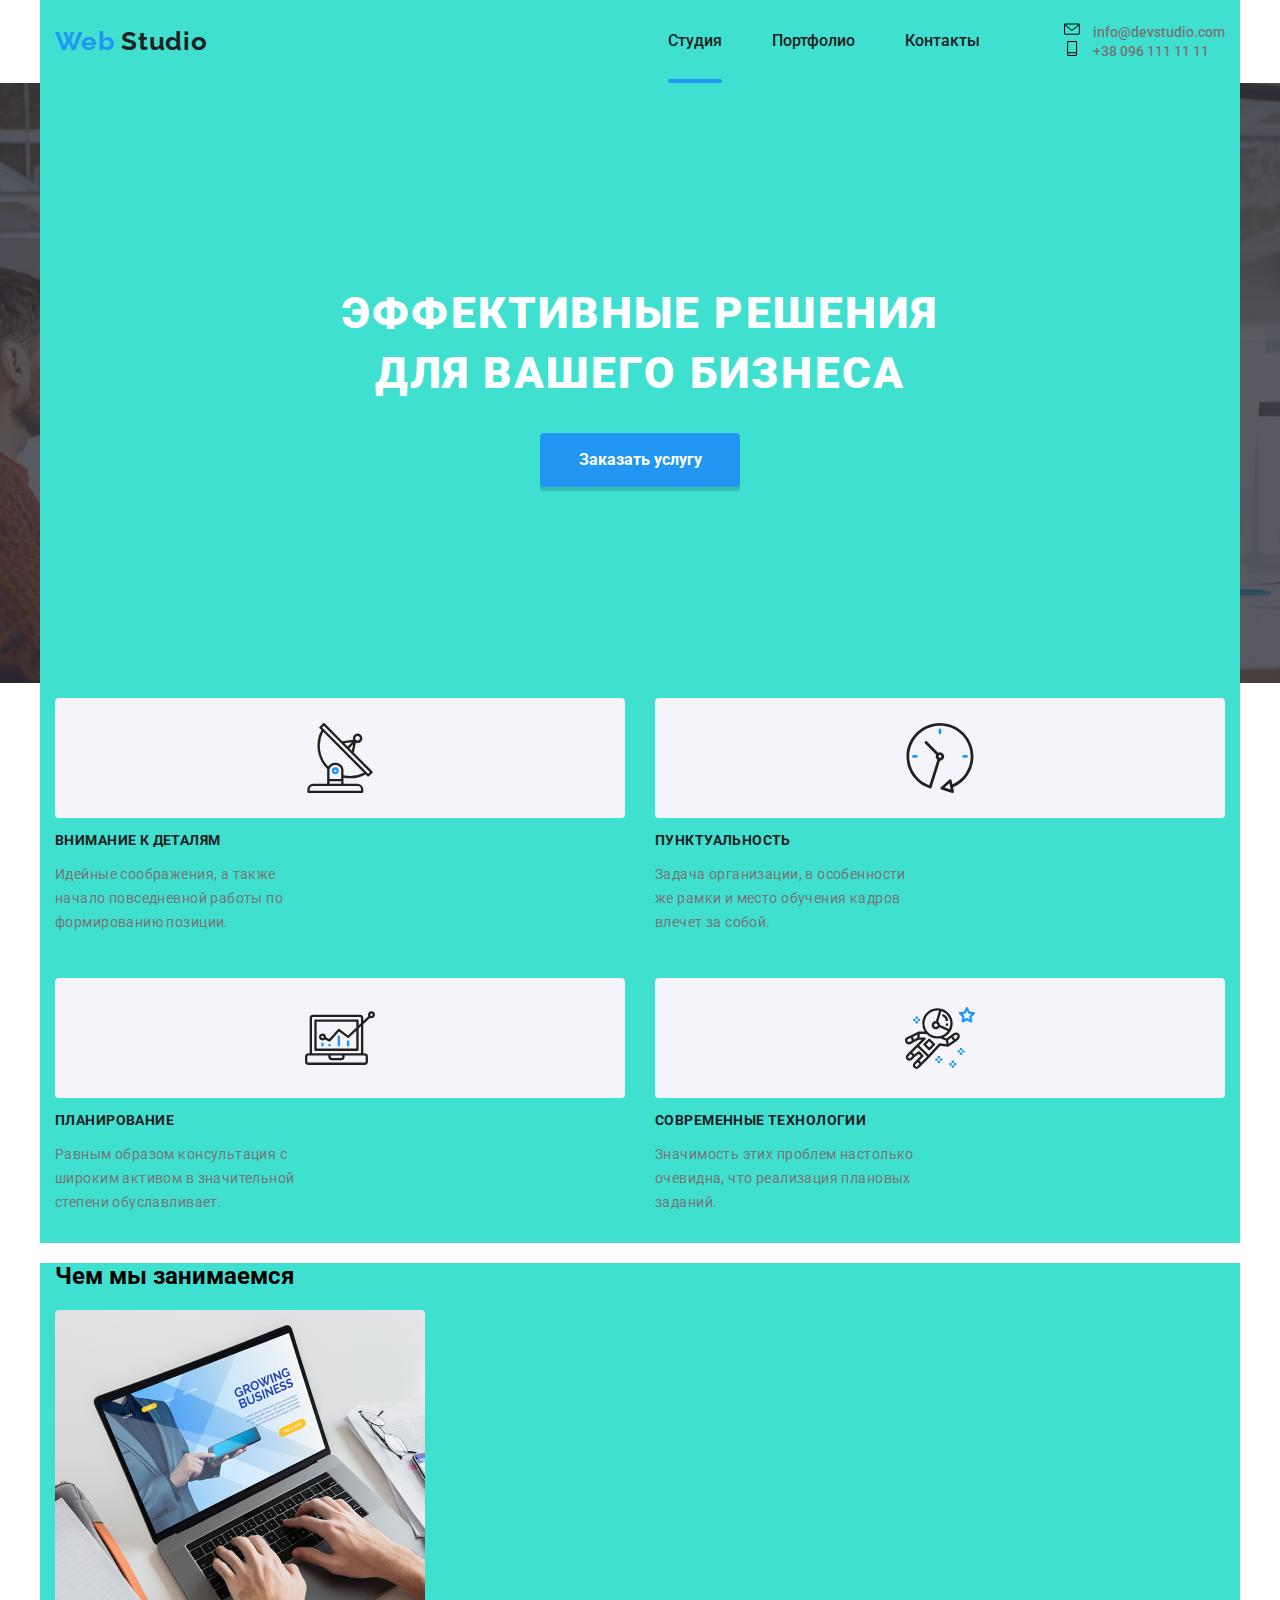
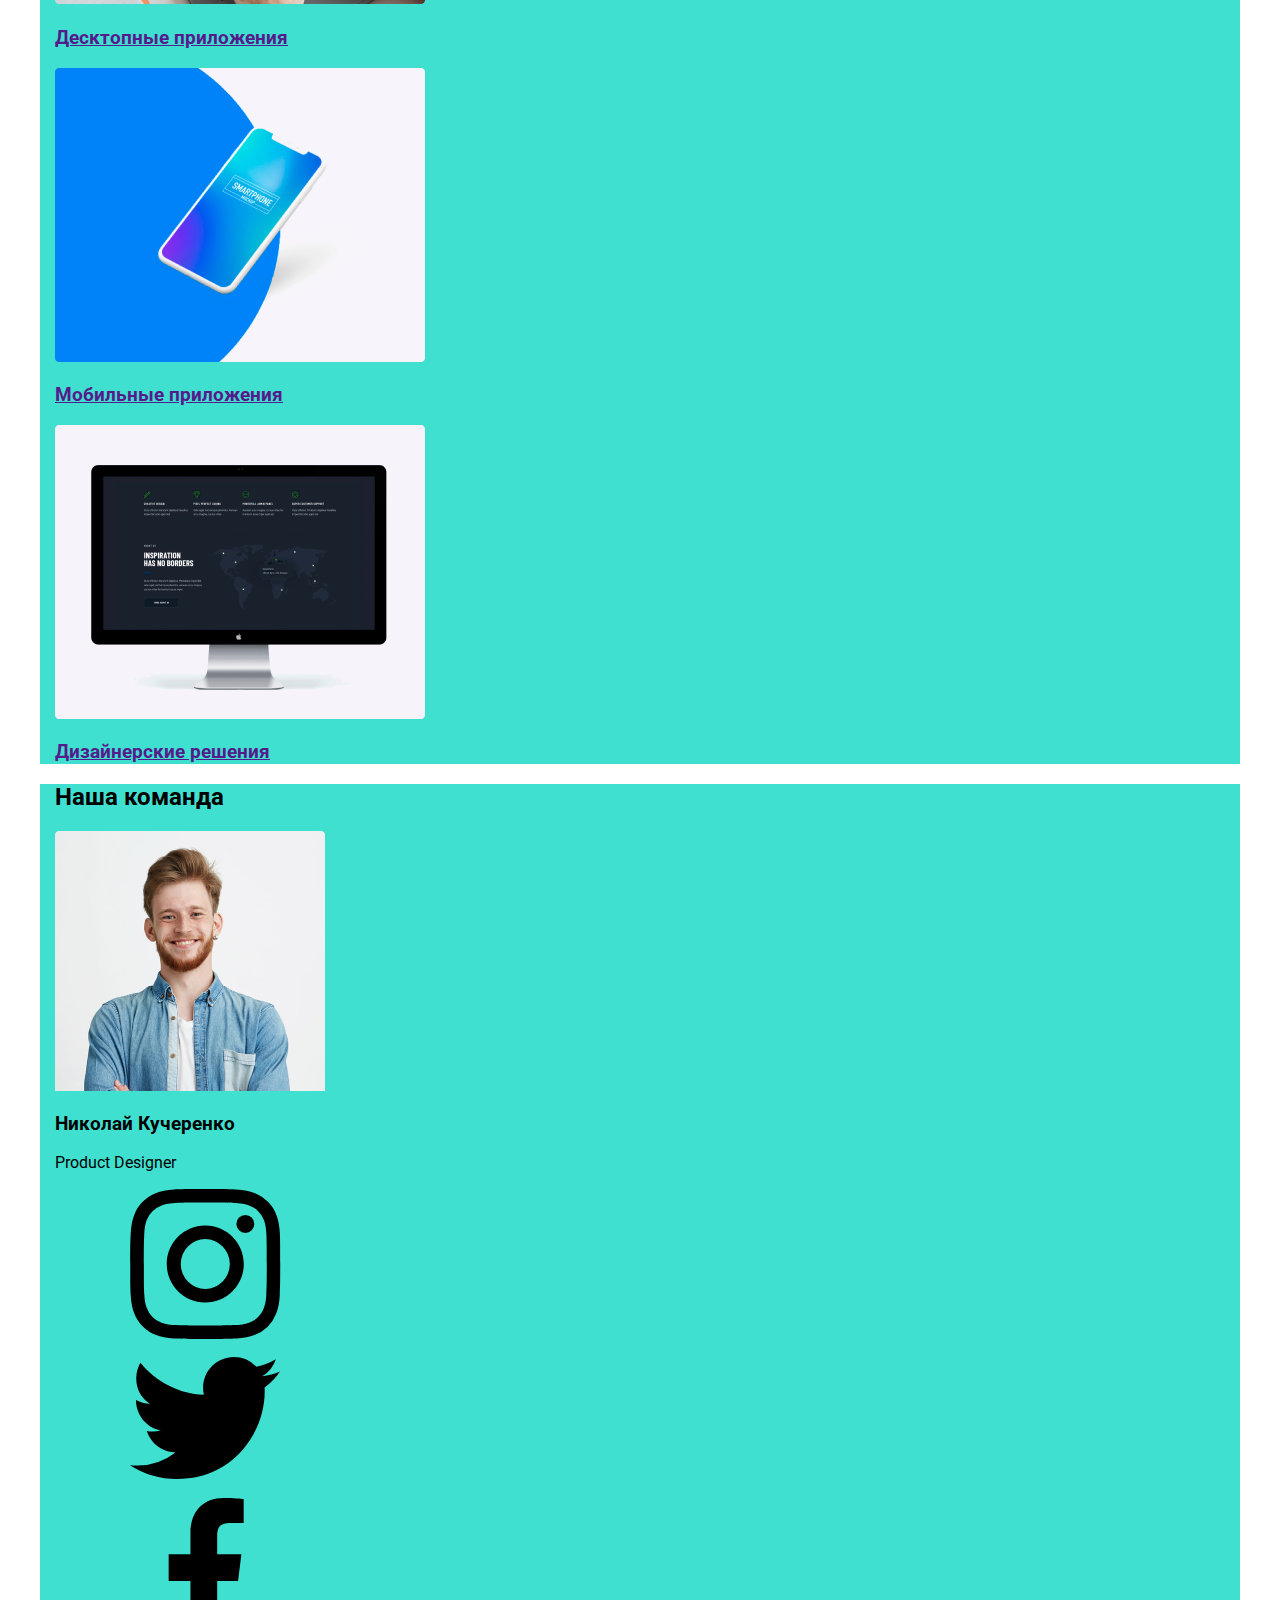
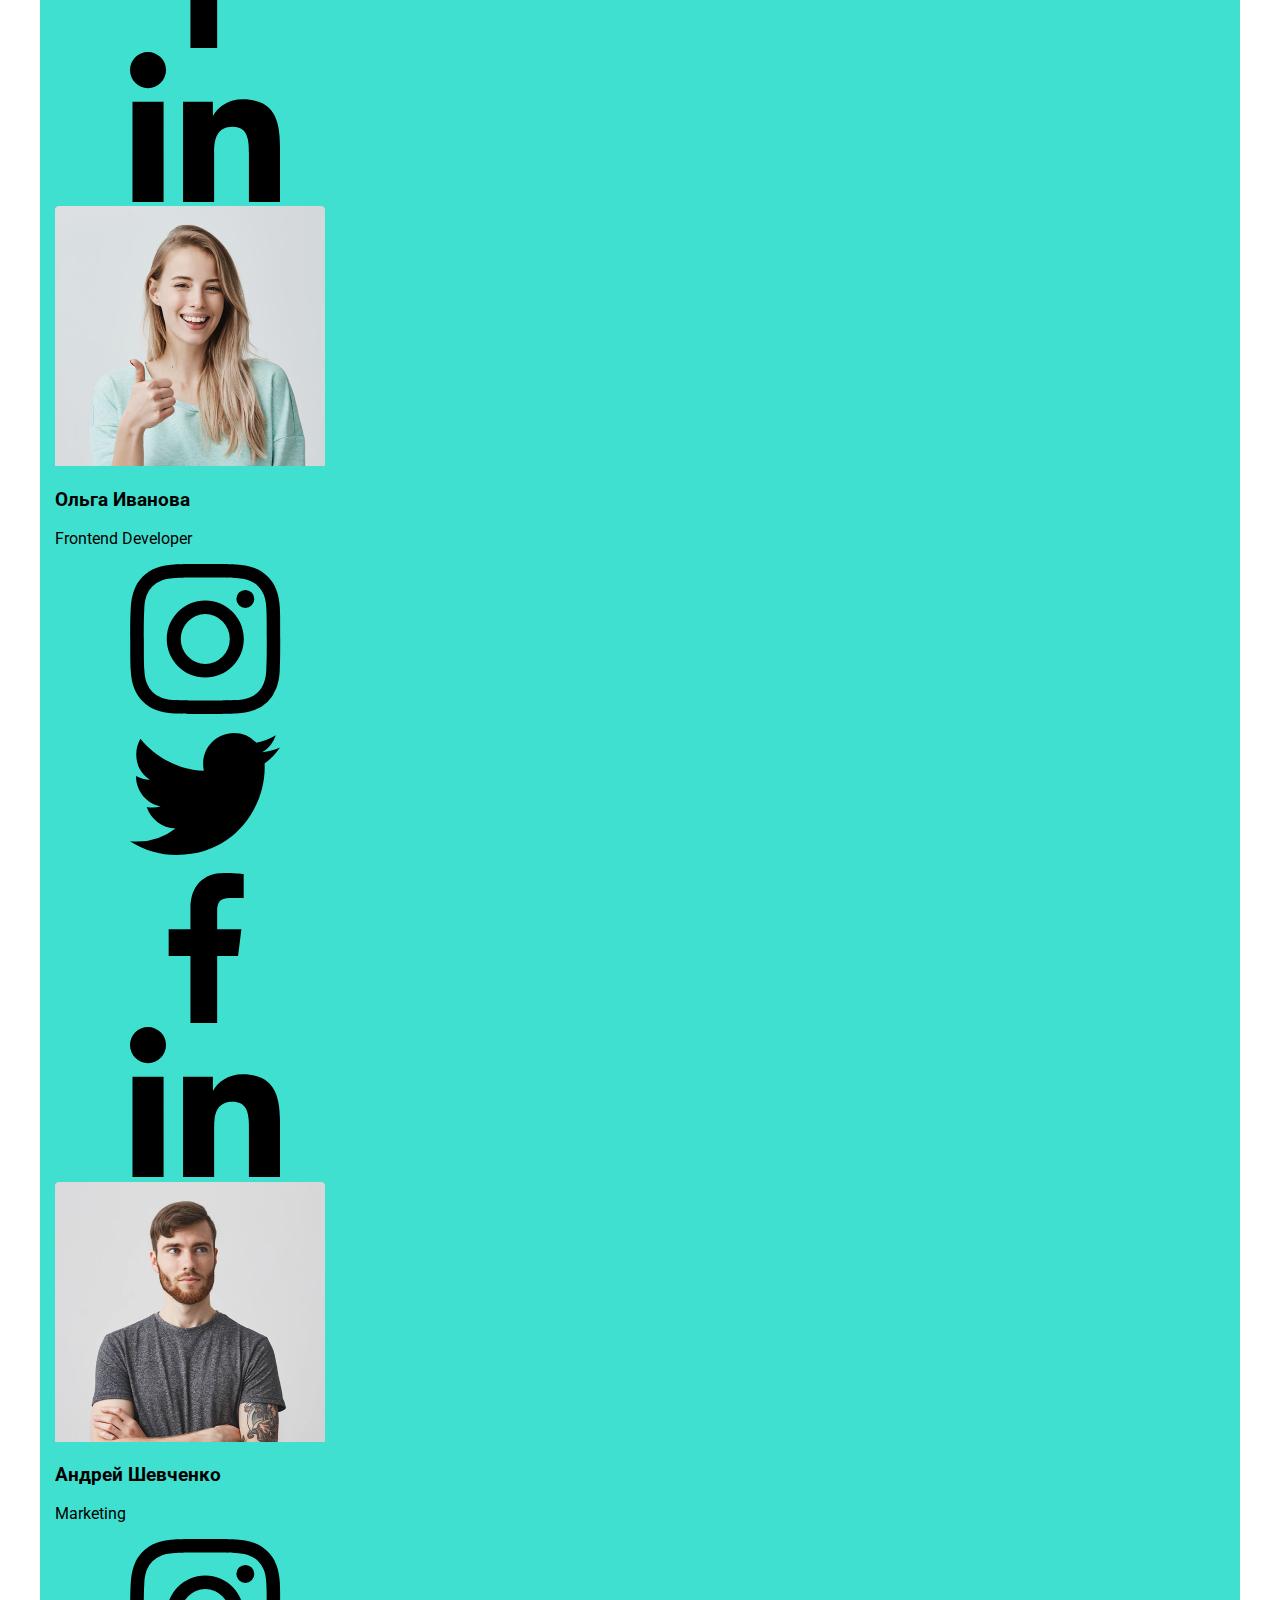
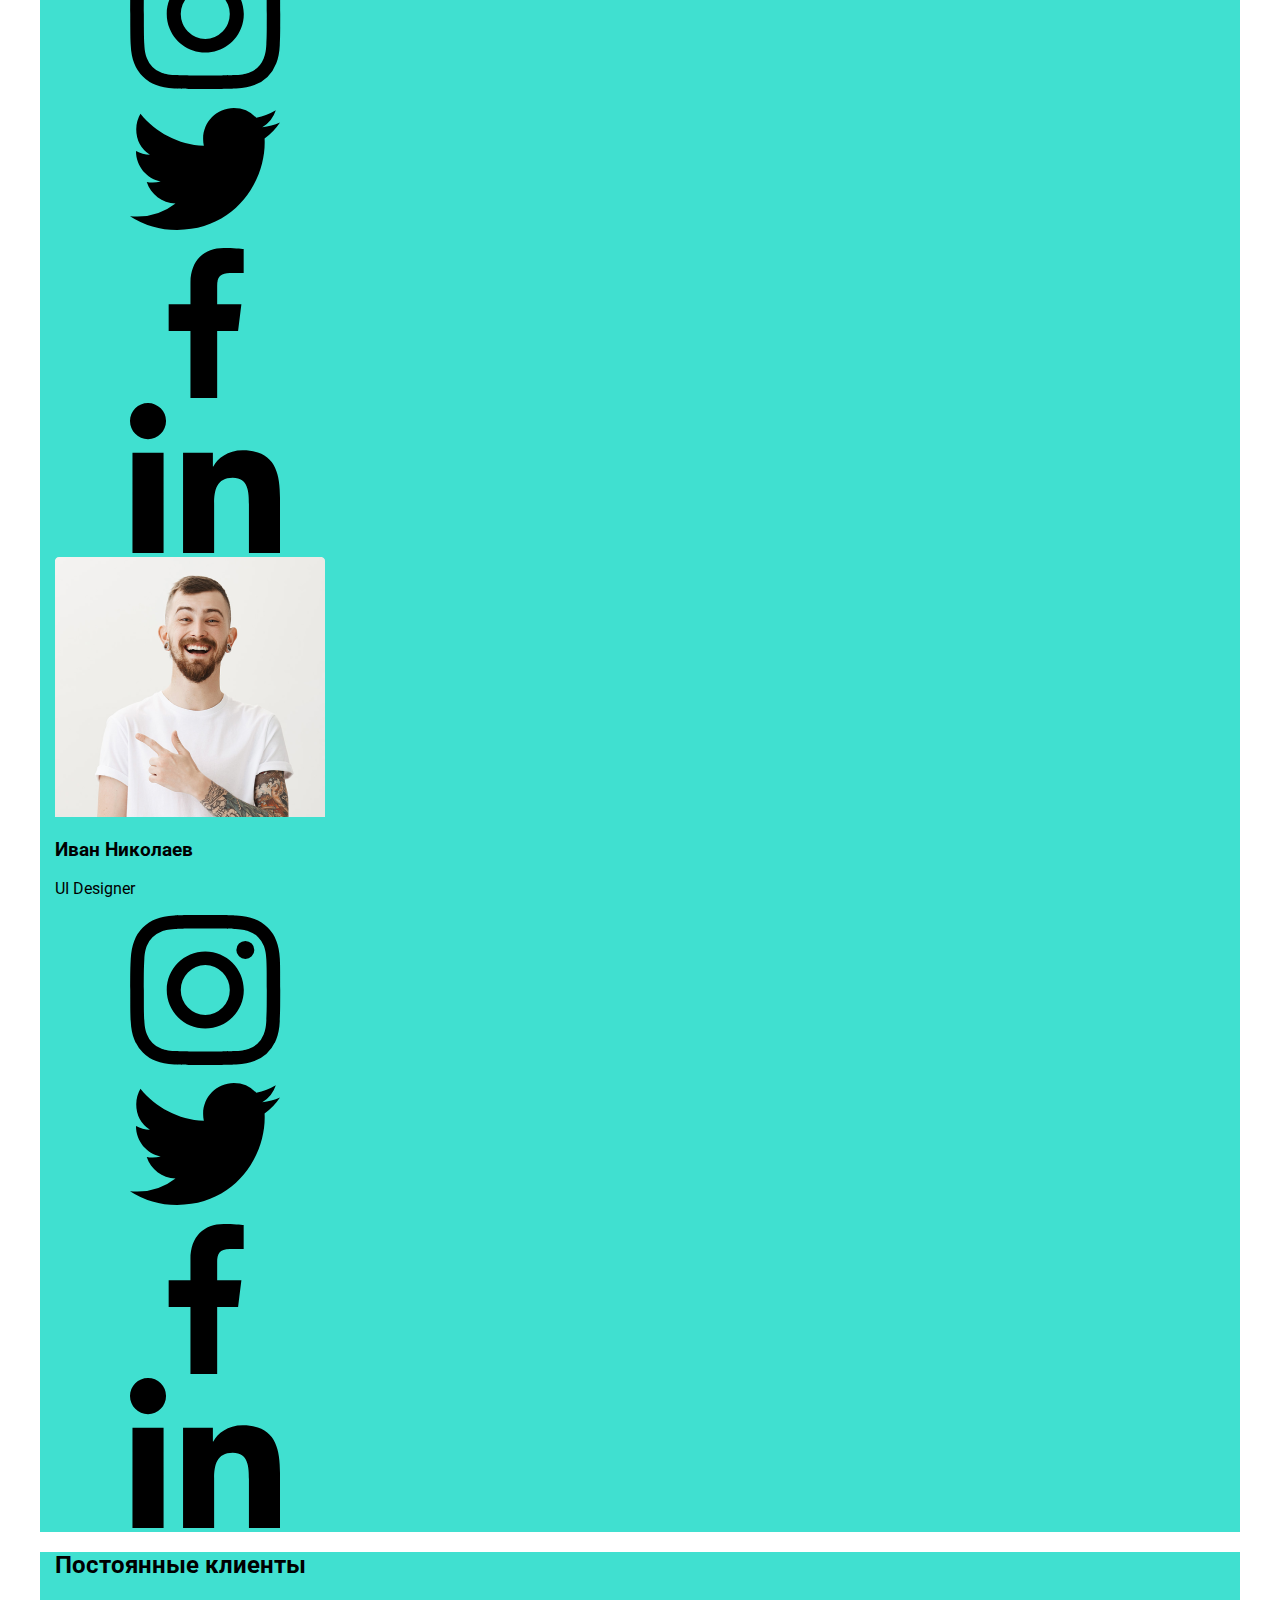
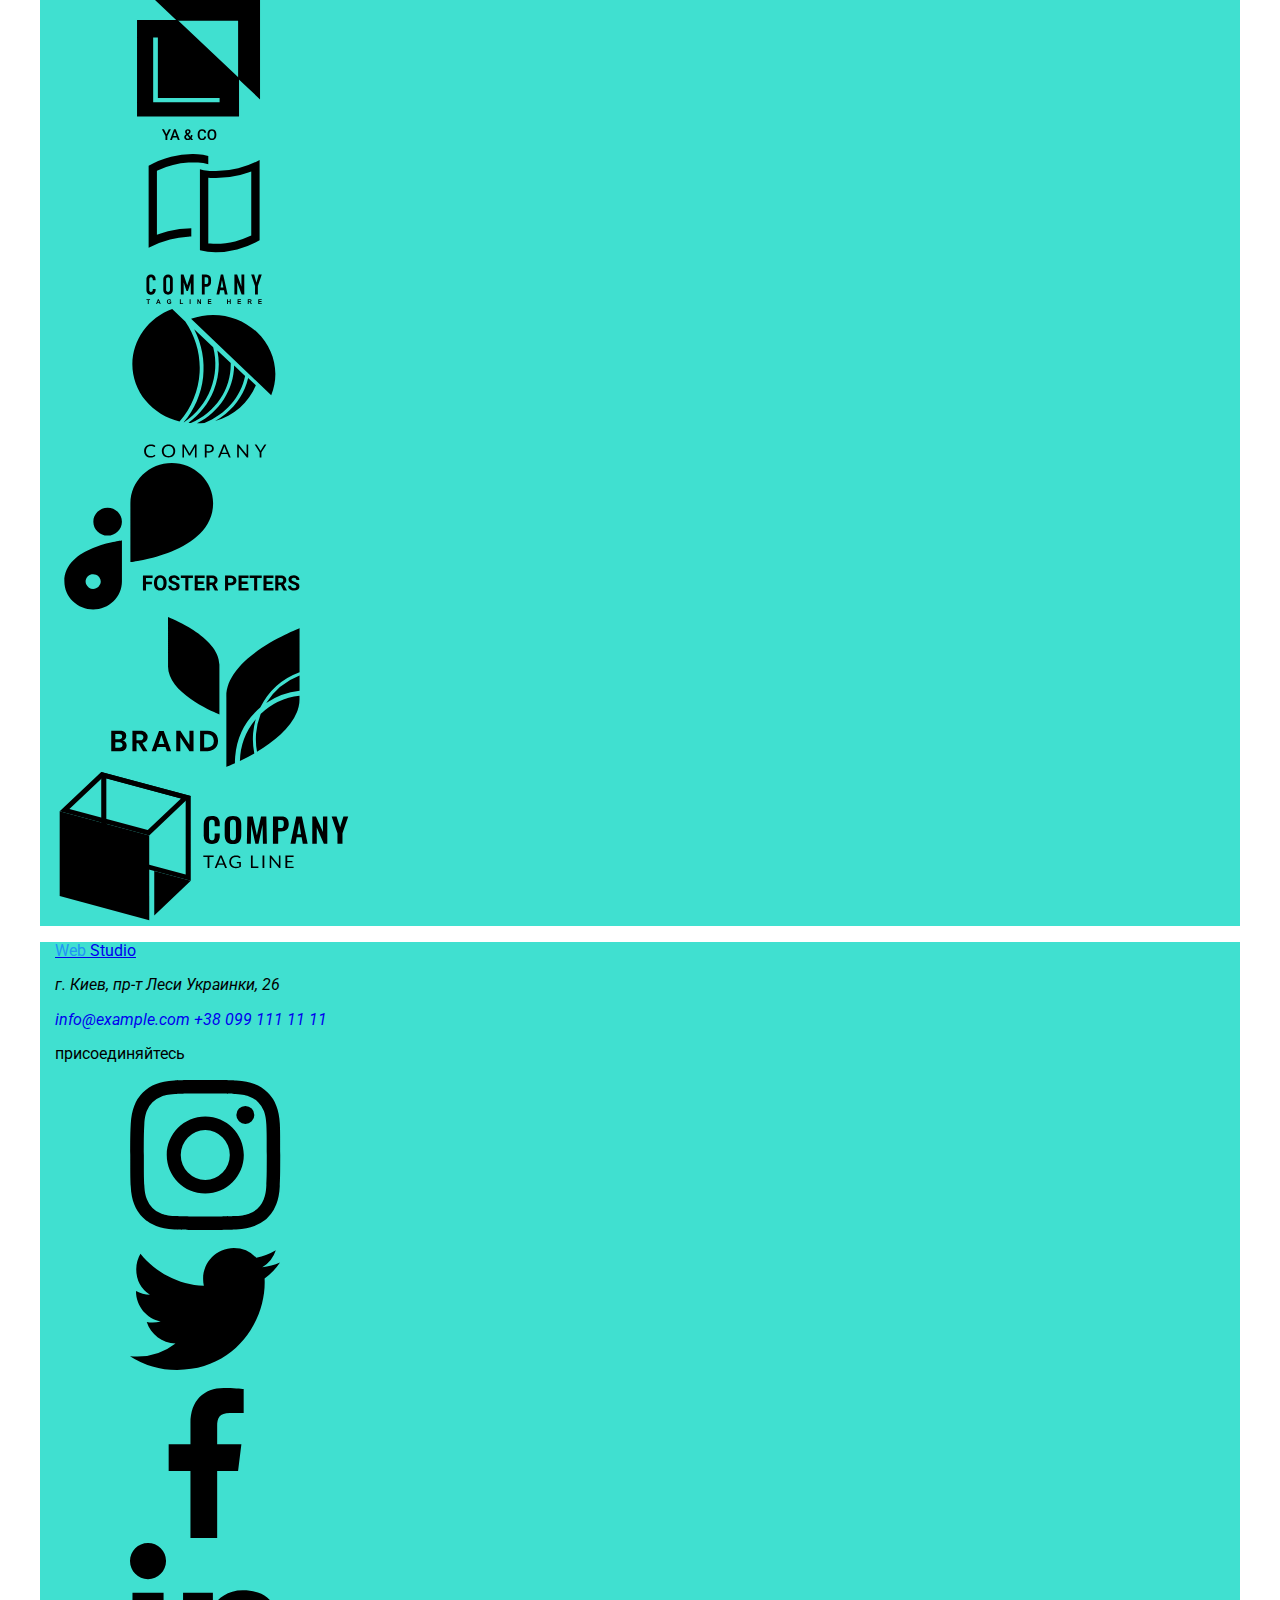
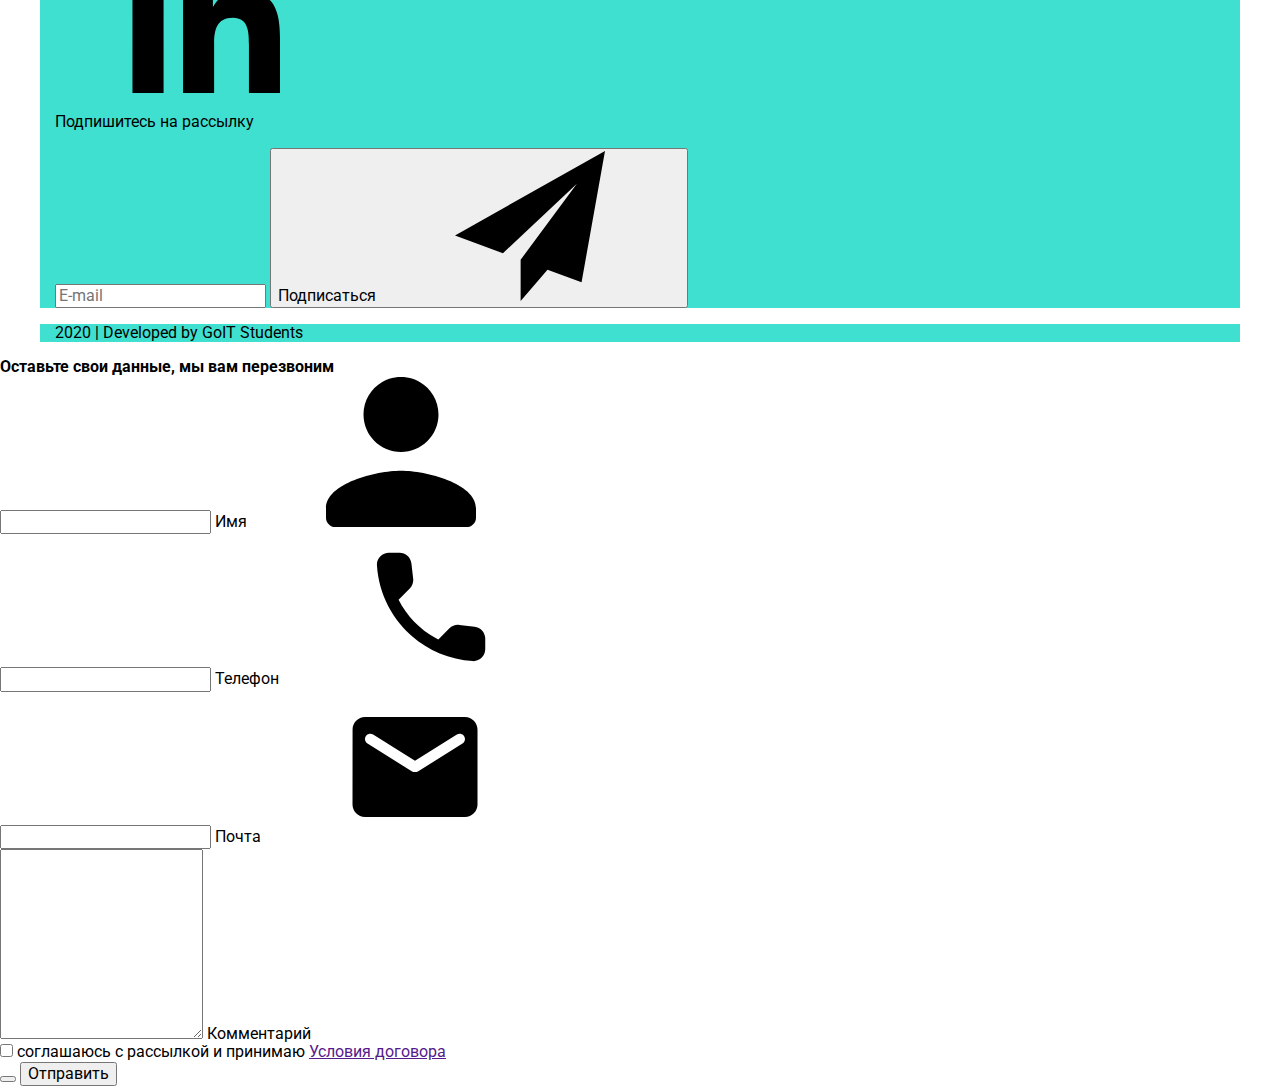
==== commit 6d9ad479: "оформляет хедер в трех размерах" ====
--- a/index.html
+++ b/index.html
@@ -14,7 +14,7 @@
     <header class="content">
         <nav class="main-nav">
             <a class="logo" href="index.html">
-            <p><span class="logo-color">Web</span> Studio</p>
+            <p class="header-logo-margin"><span class="logo-color">Web</span> Studio</p>
             </a>
 
             <button type="button"
@@ -29,9 +29,9 @@
 
             <div class="menu-container" id="menu-container" data-menu>
                 <ul class="site-nav list">
-                    <li class="item"> <a class="link active" href="./index.html">Студия</a> </li>
-                    <li class="item"> <a class="link" href="./portfolio.html">Портфолио</a> </li>
-                    <li class="item"> <a class="link" href="">Контакты</a> </li>
+                    <li class="nav-item"> <a class="nav-link active" href="./index.html">Студия</a> </li>
+                    <li class="nav-item"> <a class="nav-link" href="./portfolio.html">Портфолио</a> </li>
+                    <li class="nav-item"> <a class="nav-link" href="">Контакты</a> </li>
                 </ul>
             
                 
--- a/css/main.min.css
+++ b/css/main.min.css
@@ -3,5 +3,5 @@
  Consolas,  'Liberation Mono',  Menlo,- monospace;font-size:1em}small{font-size:80%}sub,sup{font-size:75%;line-height:0;position:relative;vertical-align:baseline}sub{bottom:-0.25em}sup{top:-0.5em}button,input,optgroup,select,textarea{font-family:inherit;font-size:100%;line-height:1.15;margin:0}button,select{text-transform:none}button,[type='button'],[type='reset'],[type='submit']{-webkit-appearance:button}button::-moz-focus-inner,[type='button']::-moz-focus-inner,[type='reset']::-moz-focus-inner,[type='submit']::-moz-focus-inner{border-style:none;padding:0}button:-moz-focusring,[type='button']:-moz-focusring,[type='reset']:-moz-focusring,[type='submit']:-moz-focusring{outline:1px dotted ButtonText}legend{padding:0}progress{vertical-align:baseline}[type='number']::-webkit-inner-spin-button,[type='number']::-webkit-outer-spin-button{height:auto}[type='search']{-webkit-appearance:textfield;outline-offset:-2px}[type='search']::-webkit-search-decoration{-webkit-appearance:none}::-webkit-file-upload-button{-webkit-appearance:button;font:inherit}summary{display:list-item}.page{background-color:#fff;font-family:"Roboto",sans-serif;-webkit-box-sizing:border-box;box-sizing:border-box}.list{list-style:none;padding:0;margin:0}.link{text-decoration:none}.content{padding-left:15px;padding-right:15px;background-color:turquoise;margin-right:auto;margin-left:auto}@media screen and (min-width: 480px){.content{width:480px}}@media screen and (min-width: 768px){.content{width:768px}}@media screen and (min-width: 1200px){.content{width:1200px}}.hero-bgc{max-width:100%;margin-left:auto;margin-right:auto;background-repeat:no-repeat;background-position:center;background-image:-webkit-gradient(linear, left top, left bottom, from(rgba(47,48,58,0.8)), to(rgba(47,48,58,0.8))),url(../img/hw4/hero.jpg);background-image:linear-gradient(rgba(47,48,58,0.8), rgba(47,48,58,0.8)),url(../img/hw4/hero.jpg)}@media screen and (min-width: 480px){.hero-bgc{max-height:400px}}@media screen and (min-width: 768px){.hero-bgc{max-height:400px}}@media screen and (min-width: 1200px){.hero-bgc{max-width:1600px;max-height:600px}}.hero-bgc .hero{padding:200px 0px;margin-bottom:60px}@media screen and (min-width: 0px) and (max-width: 1199px){.hero-bgc .hero{padding:118px 0px}}.hero-bgc .hero .hero-title{font-family:Roboto;font-weight:900;font-size:44px;line-height:60px;text-align:center;letter-spacing:0.05em;text-transform:uppercase;max-width:696px;margin-left:auto;margin-right:auto;margin-bottom:30px;margin-top:0px;color:#fff}@media screen and (min-width: 0px) and (max-width: 1199px){.hero-bgc .hero .hero-title{font-size:26px;line-height:42px}}.hero-bgc .hero .button-submit{display:block;font-family:Roboto;font-weight:bold;font-size:16px;line-height:30px;text-align:center;margin-left:auto;margin-right:auto;width:200px;color:#fff;background-color:#2196F3;border-radius:4px;border-color:transparent;padding:10px 32px;-webkit-box-shadow:0px 4px rgba(0,0,0,0.15);box-shadow:0px 4px rgba(0,0,0,0.15)}.killer-margin{display:none}@media screen and (min-width: 768px){.advantages{display:-webkit-box;display:-ms-flexbox;display:flex;-ms-flex-wrap:wrap;flex-wrap:wrap;margin-left:-15px;margin-right:-15px}.advantages .advantages-item{width:calc((100% - 4*15px) / 2);margin:15px}}.advantages .pict_position{width:100%;height:120px;padding-top:25px;background-color:#F5F4FA;border-radius:4px;text-align:center}.advantages .pict_position .advantages-icon{width:70px;height:70px}.advantages .section-title{font-family:Roboto;font-weight:bold;font-size:14px;line-height:16px;letter-spacing:0.03em;text-transform:uppercase;color:#212121}.advantages .section-item{font-family:Roboto;font-weight:normal;font-size:14px;line-height:24px;letter-spacing:0.03em;color:#757575;text-align:left;width:270px}.page-header{position:relative}.main-nav{display:-webkit-box;display:-ms-flexbox;display:flex;-webkit-box-align:center;-ms-flex-align:center;align-items:center;-webkit-box-pack:justify;-ms-flex-pack:justify;justify-content:space-between}.logo{font-family:Raleway;font-weight:bold;font-size:24px;line-height:28px;letter-spacing:0.03em;text-decoration:none;color:#212121}@media screen and (min-width: 1200px){.logo{font-size:26px;line-height:31px}}.logo-color{color:#2196F3}.menu-button{display:-webkit-inline-box;display:-ms-inline-flexbox;display:inline-flex;margin:0;padding:0;border:none;outline:none;background-color:transparent}@media screen and (min-width: 768px){.menu-button{display:none}}.menu-button .icon-cross{display:none}.menu-button.is-open .icon-cross{display:block}.menu-button.is-open .icon-menu{display:none}@media screen and (max-width: 767px){.menu-container{display:none;position:absolute;top:100%;left:0;width:100%;background-color:#fff;margin:0;-webkit-box-shadow:0px 1px 3px rgba(0,0,0,0.16),0px 2px 4px rgba(0,0,0,0.08),0px 4px 8px rgba(0,0,0,0.04);box-shadow:0px 1px 3px rgba(0,0,0,0.16),0px 2px 4px rgba(0,0,0,0.08),0px 4px 8px rgba(0,0,0,0.04)}.menu-container.is-open{display:block}}@media screen and (min-width: 768px){.menu-container{display:block}}.site-nav{font-family:"Roboto",sans-serif;text-align:center}@media screen and (min-width: 768px){.site-nav{display:-webkit-box;display:-ms-flexbox;display:flex;-webkit-box-pack:center;-ms-flex-pack:center;justify-content:center}}.site-nav .item{margin-left:auto;position:relative}.site-nav .active::after{content:'';position:absolute;bottom:0;left:0;height:4px;width:100%;background-color:#2196F3;border-radius:4px}.link{display:inline-block;color:#212121;font-family:"Roboto",sans-serif;font-weight:500;padding-top:32px;padding-bottom:32px;-webkit-transition-property:color;transition-property:color;-webkit-transition-duration:250ms;transition-duration:250ms;-webkit-transition-timing-function:cubic-bezier(0.4, 0, 0.2, 1);transition-timing-function:cubic-bezier(0.4, 0, 0.2, 1)}.link:hover,.link:focus{color:#2196F3}.address-list .contacts{display:-webkit-inline-box;display:-ms-inline-flexbox;display:inline-flex;-webkit-box-align:center;-ms-flex-align:center;align-items:center;color:#757575;font-style:normal;font-weight:500;-webkit-transition:color 250ms cubic-bezier(0.4, 0, 0.2, 1);transition:color 250ms cubic-bezier(0.4, 0, 0.2, 1)}.address-list .contacts:hover,.address-list .contacts:focus{color:#2196F3;fill:#2196F3}.address-list .contacts:hover svg,.address-list .contacts:focus svg{fill:#2196F3}.address-list .mail-icon{width:16px;height:15px;margin-right:10px;-webkit-transition:fill 250ms cubic-bezier(0.4, 0, 0.2, 1);transition:fill 250ms cubic-bezier(0.4, 0, 0.2, 1)}
+ monospace;font-size:1em}small{font-size:80%}sub,sup{font-size:75%;line-height:0;position:relative;vertical-align:baseline}sub{bottom:-0.25em}sup{top:-0.5em}button,input,optgroup,select,textarea{font-family:inherit;font-size:100%;line-height:1.15;margin:0}button,select{text-transform:none}button,[type='button'],[type='reset'],[type='submit']{-webkit-appearance:button}button::-moz-focus-inner,[type='button']::-moz-focus-inner,[type='reset']::-moz-focus-inner,[type='submit']::-moz-focus-inner{border-style:none;padding:0}button:-moz-focusring,[type='button']:-moz-focusring,[type='reset']:-moz-focusring,[type='submit']:-moz-focusring{outline:1px dotted ButtonText}legend{padding:0}progress{vertical-align:baseline}[type='number']::-webkit-inner-spin-button,[type='number']::-webkit-outer-spin-button{height:auto}[type='search']{-webkit-appearance:textfield;outline-offset:-2px}[type='search']::-webkit-search-decoration{-webkit-appearance:none}::-webkit-file-upload-button{-webkit-appearance:button;font:inherit}summary{display:list-item}.page{background-color:#fff;font-family:"Roboto",sans-serif;-webkit-box-sizing:border-box;box-sizing:border-box}.list{list-style:none;padding:0;margin:0}.link{text-decoration:none}.content{padding-left:15px;padding-right:15px;background-color:turquoise;margin-right:auto;margin-left:auto}@media screen and (min-width: 480px){.content{width:480px}}@media screen and (min-width: 768px){.content{width:768px}}@media screen and (min-width: 1200px){.content{width:1200px}}.hero-bgc{max-width:100%;margin-left:auto;margin-right:auto;background-repeat:no-repeat;background-position:center;background-image:-webkit-gradient(linear, left top, left bottom, from(rgba(47,48,58,0.8)), to(rgba(47,48,58,0.8))),url(../img/hw4/hero.jpg);background-image:linear-gradient(rgba(47,48,58,0.8), rgba(47,48,58,0.8)),url(../img/hw4/hero.jpg)}@media screen and (min-width: 480px){.hero-bgc{max-height:400px}}@media screen and (min-width: 768px){.hero-bgc{max-height:400px}}@media screen and (min-width: 1200px){.hero-bgc{max-width:1600px;max-height:600px}}.hero-bgc .hero{padding:200px 0px;margin-bottom:60px}@media screen and (min-width: 0px) and (max-width: 1199px){.hero-bgc .hero{padding:118px 0px}}.hero-bgc .hero .hero-title{font-family:Roboto;font-weight:900;font-size:44px;line-height:60px;text-align:center;letter-spacing:0.05em;text-transform:uppercase;max-width:696px;margin-left:auto;margin-right:auto;margin-bottom:30px;margin-top:0px;color:#fff}@media screen and (min-width: 0px) and (max-width: 1199px){.hero-bgc .hero .hero-title{font-size:26px;line-height:42px}}.hero-bgc .hero .button-submit{display:block;font-family:Roboto;font-weight:bold;font-size:16px;line-height:30px;text-align:center;margin-left:auto;margin-right:auto;width:200px;color:#fff;background-color:#2196F3;border-radius:4px;border-color:transparent;padding:10px 32px;-webkit-box-shadow:0px 4px rgba(0,0,0,0.15);box-shadow:0px 4px rgba(0,0,0,0.15)}.killer-margin{display:none}@media screen and (min-width: 768px){.advantages{display:-webkit-box;display:-ms-flexbox;display:flex;-ms-flex-wrap:wrap;flex-wrap:wrap;margin-left:-15px;margin-right:-15px}.advantages .advantages-item{width:calc((100% - 4*15px) / 2);margin:15px}}.advantages .pict_position{width:100%;height:120px;padding-top:25px;background-color:#F5F4FA;border-radius:4px;text-align:center}.advantages .pict_position .advantages-icon{width:70px;height:70px}.advantages .section-title{font-family:Roboto;font-weight:bold;font-size:14px;line-height:16px;letter-spacing:0.03em;text-transform:uppercase;color:#212121}.advantages .section-item{font-family:Roboto;font-weight:normal;font-size:14px;line-height:24px;letter-spacing:0.03em;color:#757575;text-align:left;width:270px}.page-header{position:relative}.main-nav{display:-webkit-box;display:-ms-flexbox;display:flex;-webkit-box-align:center;-ms-flex-align:center;align-items:center;-webkit-box-pack:justify;-ms-flex-pack:justify;justify-content:space-between}.logo{font-family:Raleway;font-weight:bold;font-size:24px;line-height:28px;letter-spacing:0.03em;text-decoration:none;color:#212121}@media screen and (min-width: 1200px){.logo{font-size:26px;line-height:31px}}.logo-color{color:#2196F3}.menu-button{display:-webkit-inline-box;display:-ms-inline-flexbox;display:inline-flex;margin:0;padding:0;border:none;outline:none;background-color:transparent}@media screen and (min-width: 768px){.menu-button{display:none}}.menu-button .icon-cross{display:none}.menu-button.is-open .icon-cross{display:block}.menu-button.is-open .icon-menu{display:none}@media screen and (max-width: 767px){.menu-container{display:none;position:absolute;top:100%;left:0;width:100%;padding-top:60px;padding-bottom:60px;background-color:#fff;margin:0;-webkit-box-shadow:0px 1px 3px rgba(0,0,0,0.16),0px 2px 4px rgba(0,0,0,0.08),0px 4px 8px rgba(0,0,0,0.04);box-shadow:0px 1px 3px rgba(0,0,0,0.16),0px 2px 4px rgba(0,0,0,0.08),0px 4px 8px rgba(0,0,0,0.04)}.menu-container.is-open{display:block}.menu-container .nav-link{display:inline-block;position:relative;font-weight:500;padding-top:8px;padding-bottom:8px}.menu-container .nav-link:hover,.menu-container .nav-link:focus{color:#2196F3}.menu-container .nav-item:not(:last-child){margin-bottom:40px}.menu-container .nav-item:last-child{margin-bottom:60px}.menu-container .address-list{text-align:center}.menu-container .address-list .item:not(:last-child){margin-bottom:16px}.menu-container .contacts{display:inline-block;text-align:center}}@media screen and (min-width: 768px){.menu-container{display:-webkit-box;display:-ms-flexbox;display:flex}.menu-container .site-nav{display:-webkit-box;display:-ms-flexbox;display:flex;-webkit-box-pack:center;-ms-flex-pack:center;justify-content:center;-webkit-box-align:center;-ms-flex-align:center;align-items:center;margin-right:84px}.menu-container .nav-item{margin-left:auto;position:relative}.menu-container .nav-item:not(:last-child){margin-right:50px}.menu-container .contacts{font-size:12px;line-height:14px;font-weight:500}.menu-container .address-list{display:-webkit-inline-box;display:-ms-inline-flexbox;display:inline-flex;-webkit-box-orient:vertical;-webkit-box-direction:normal;-ms-flex-direction:column;flex-direction:column;-webkit-box-pack:center;-ms-flex-pack:center;justify-content:center}.menu-container .mail-icon{width:14px;height:14px}.menu-container .nav-link{padding:32px 0px}}@media screen and (min-width: 1200px){.menu-container .address-list{display:-webkit-box;display:-ms-flexbox;display:flex}.menu-container .main-nav{display:-webkit-box;display:-ms-flexbox;display:flex;-webkit-box-orient:horizontal;-webkit-box-direction:normal;-ms-flex-direction:row;flex-direction:row;-webkit-box-align:center;-ms-flex-align:center;align-items:center;-webkit-box-pack:justify;-ms-flex-pack:justify;justify-content:space-between}.menu-container .contacts{font-size:14px;line-height:16px}}@media screen and (min-width: 1200px){.menu-container .main-nav{display:-webkit-box;display:-ms-flexbox;display:flex;-webkit-box-align:center;-ms-flex-align:center;align-items:center;-webkit-box-pack:justify;-ms-flex-pack:justify;justify-content:space-between}.menu-container .menu-container{margin-left:85px}}.menu-container .site-nav{font-family:"Roboto",sans-serif;text-align:center}.menu-container .site-nav .active::after{content:'';position:absolute;bottom:0;left:0;height:4px;width:100%;background-color:#2196F3;border-radius:4px}.menu-container .nav-link{display:inline-block;position:relative;color:#212121;font-family:"Roboto",sans-serif;font-weight:500;text-decoration:none;-webkit-transition-property:color;transition-property:color;-webkit-transition-duration:250ms;transition-duration:250ms;-webkit-transition-timing-function:cubic-bezier(0.4, 0, 0.2, 1);transition-timing-function:cubic-bezier(0.4, 0, 0.2, 1)}.menu-container .nav-link:hover,.menu-container .nav-link:focus{color:#2196F3}.menu-container .contacts{color:#757575;font-style:normal;font-weight:500;-webkit-transition:color 250ms cubic-bezier(0.4, 0, 0.2, 1);transition:color 250ms cubic-bezier(0.4, 0, 0.2, 1)}.menu-container .contacts:hover,.menu-container .contacts:focus{color:#2196F3;fill:#2196F3}.menu-container .contacts:hover svg,.menu-container .contacts:focus svg{fill:#2196F3}.menu-container .mail-icon{width:16px;height:15px;margin-right:10px;-webkit-transition:fill 250ms cubic-bezier(0.4, 0, 0.2, 1);transition:fill 250ms cubic-bezier(0.4, 0, 0.2, 1)}
 /*# sourceMappingURL=main.min.css.map */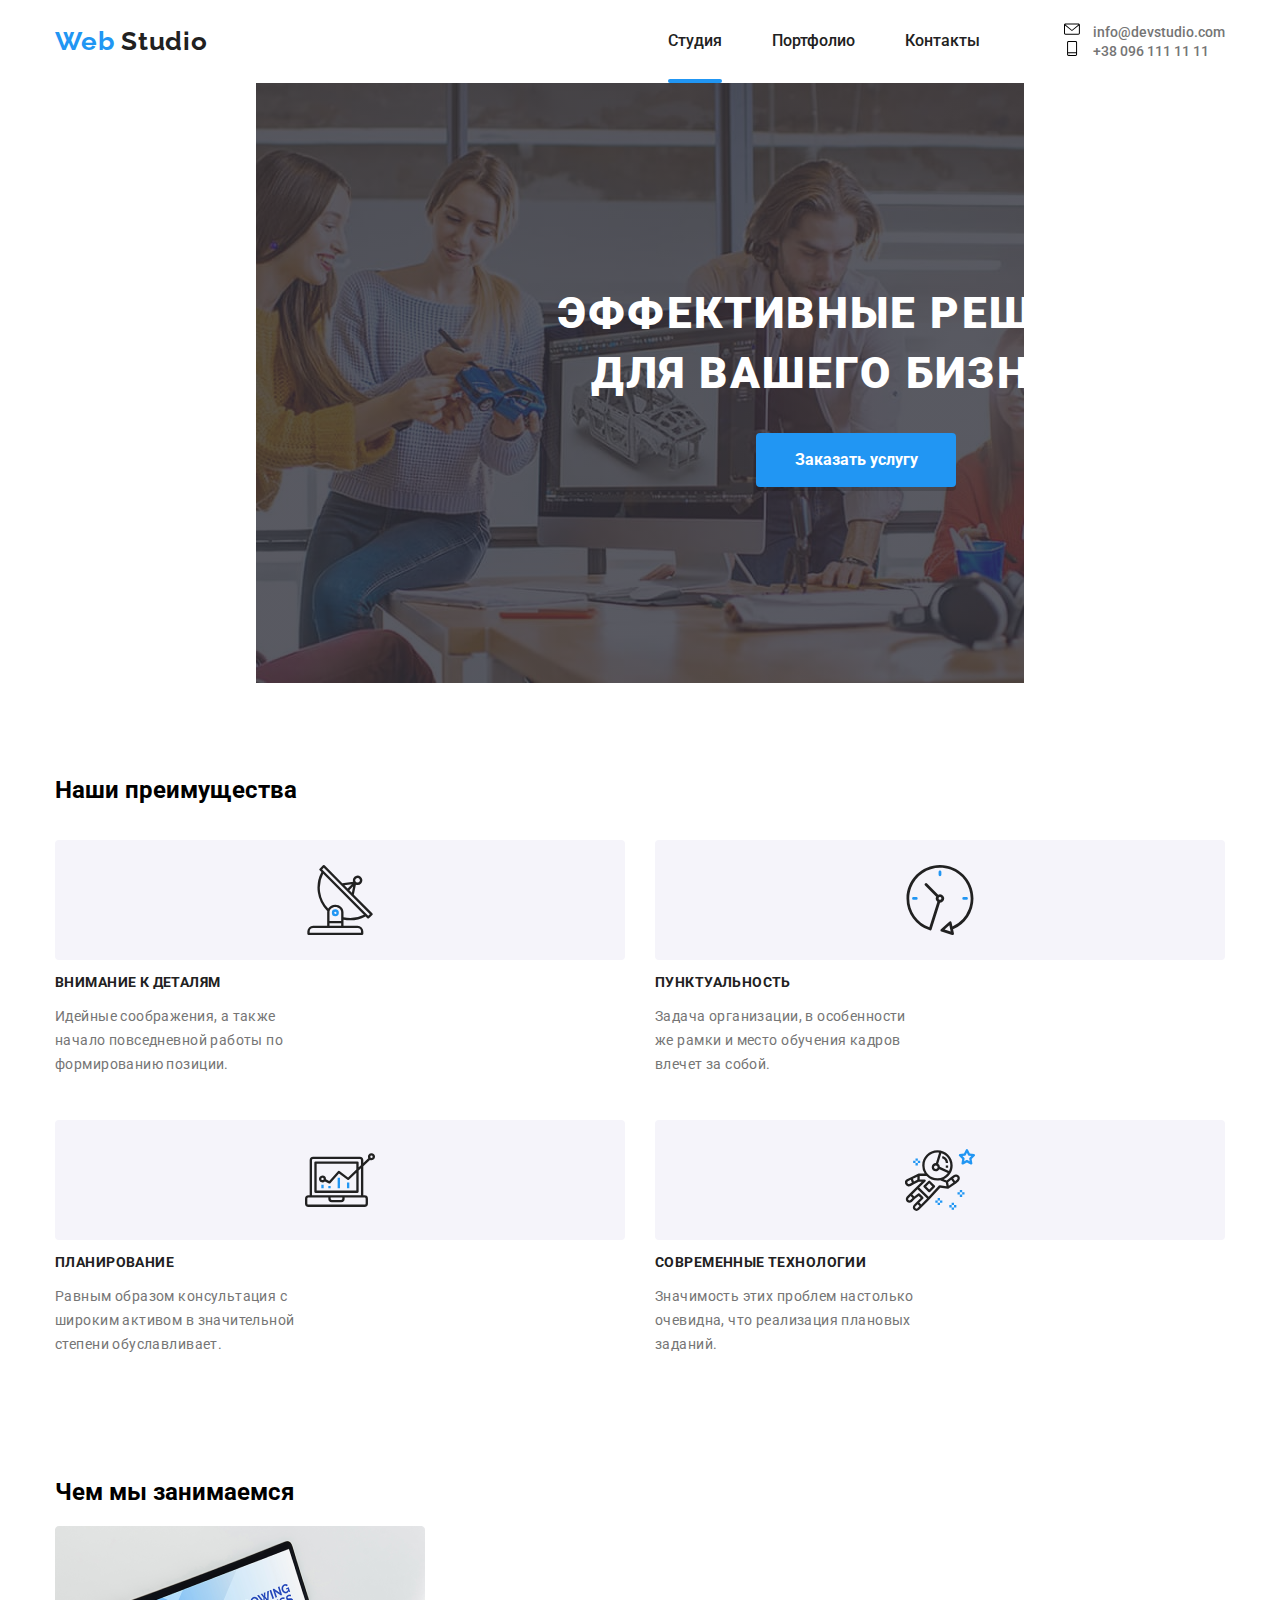
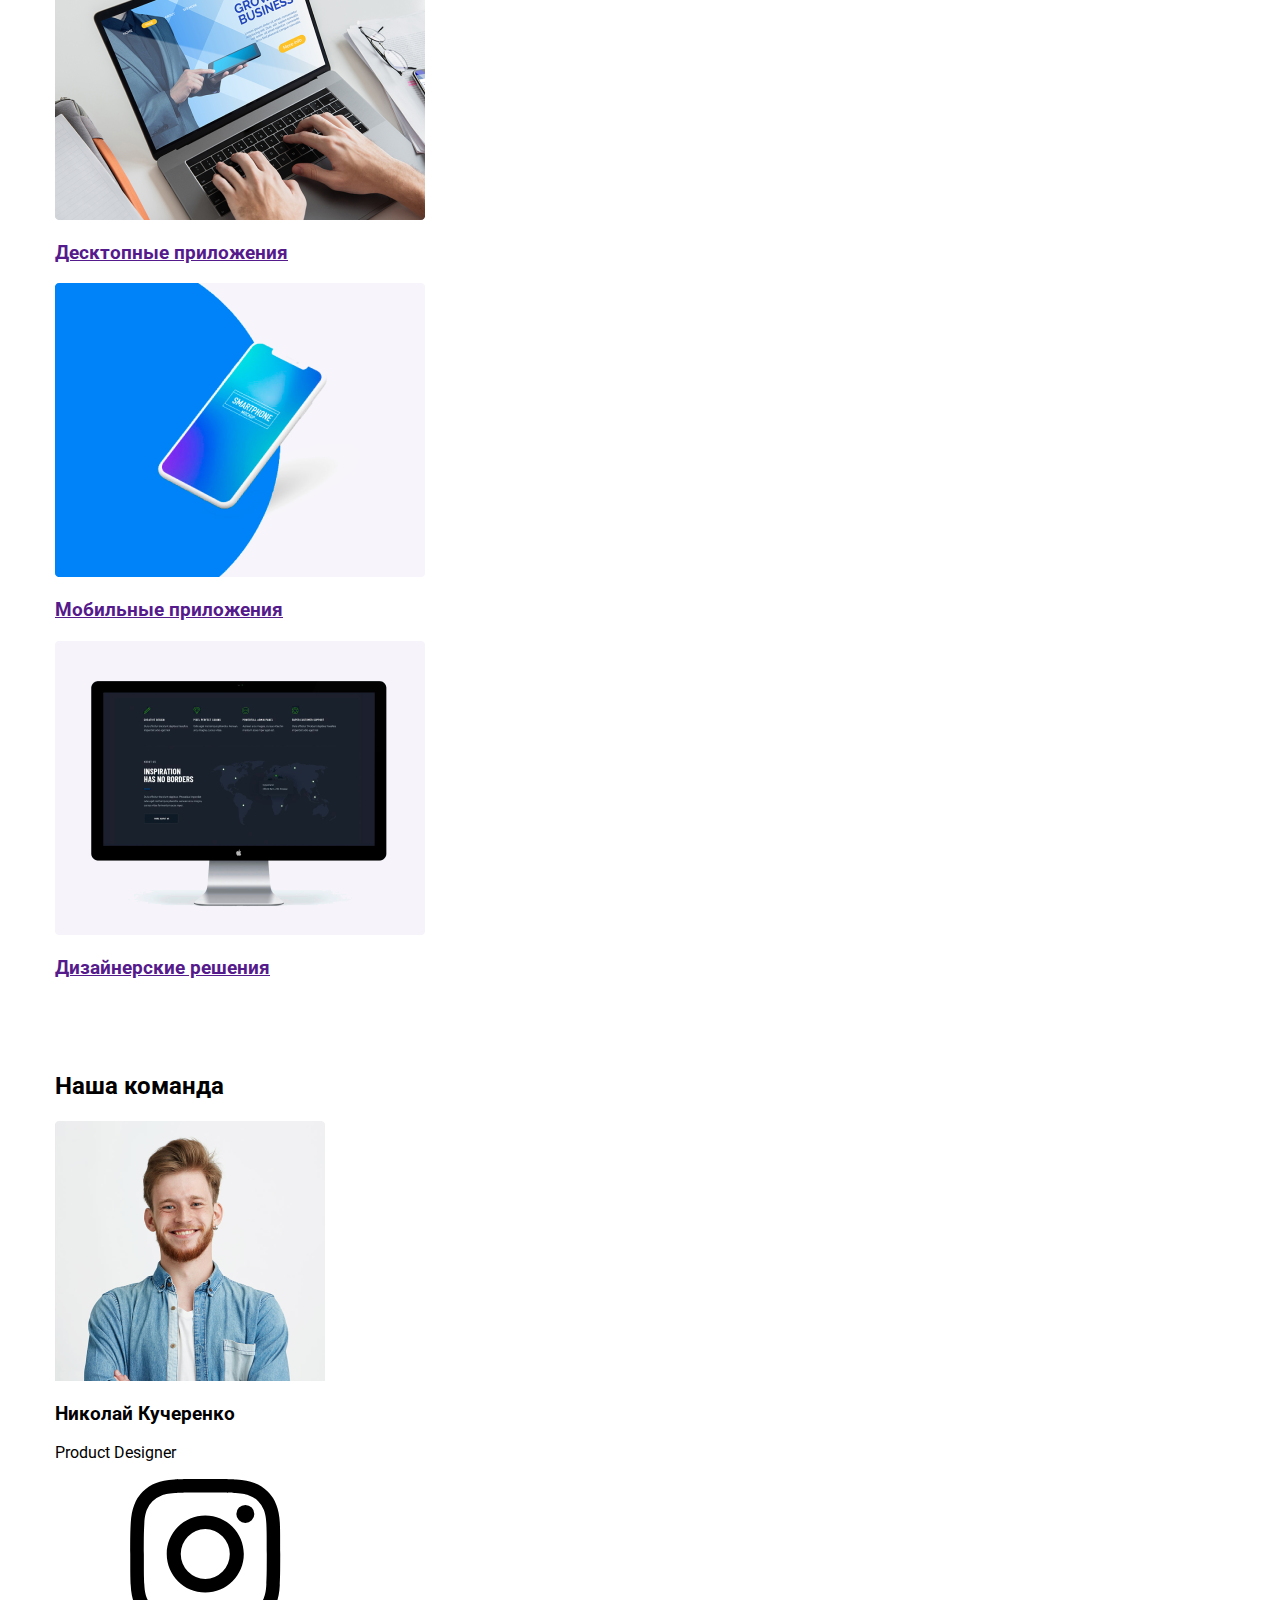
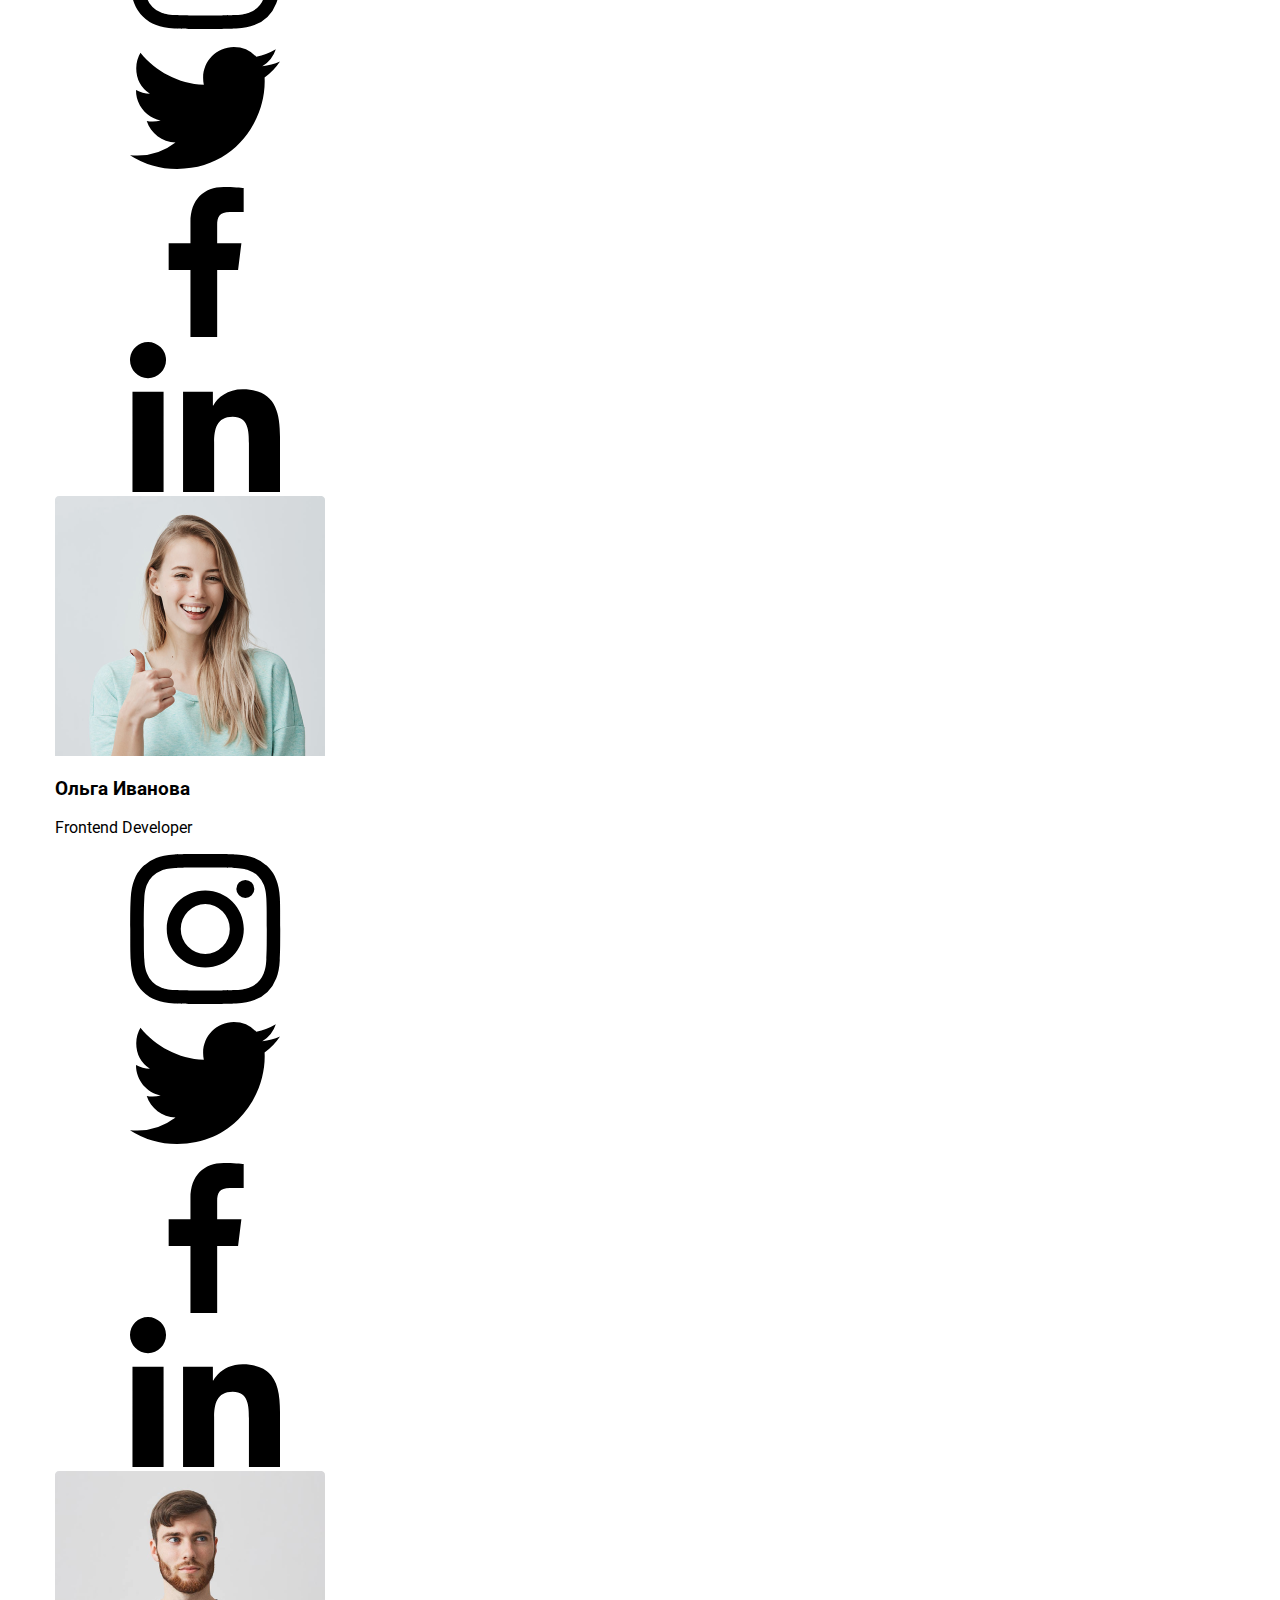
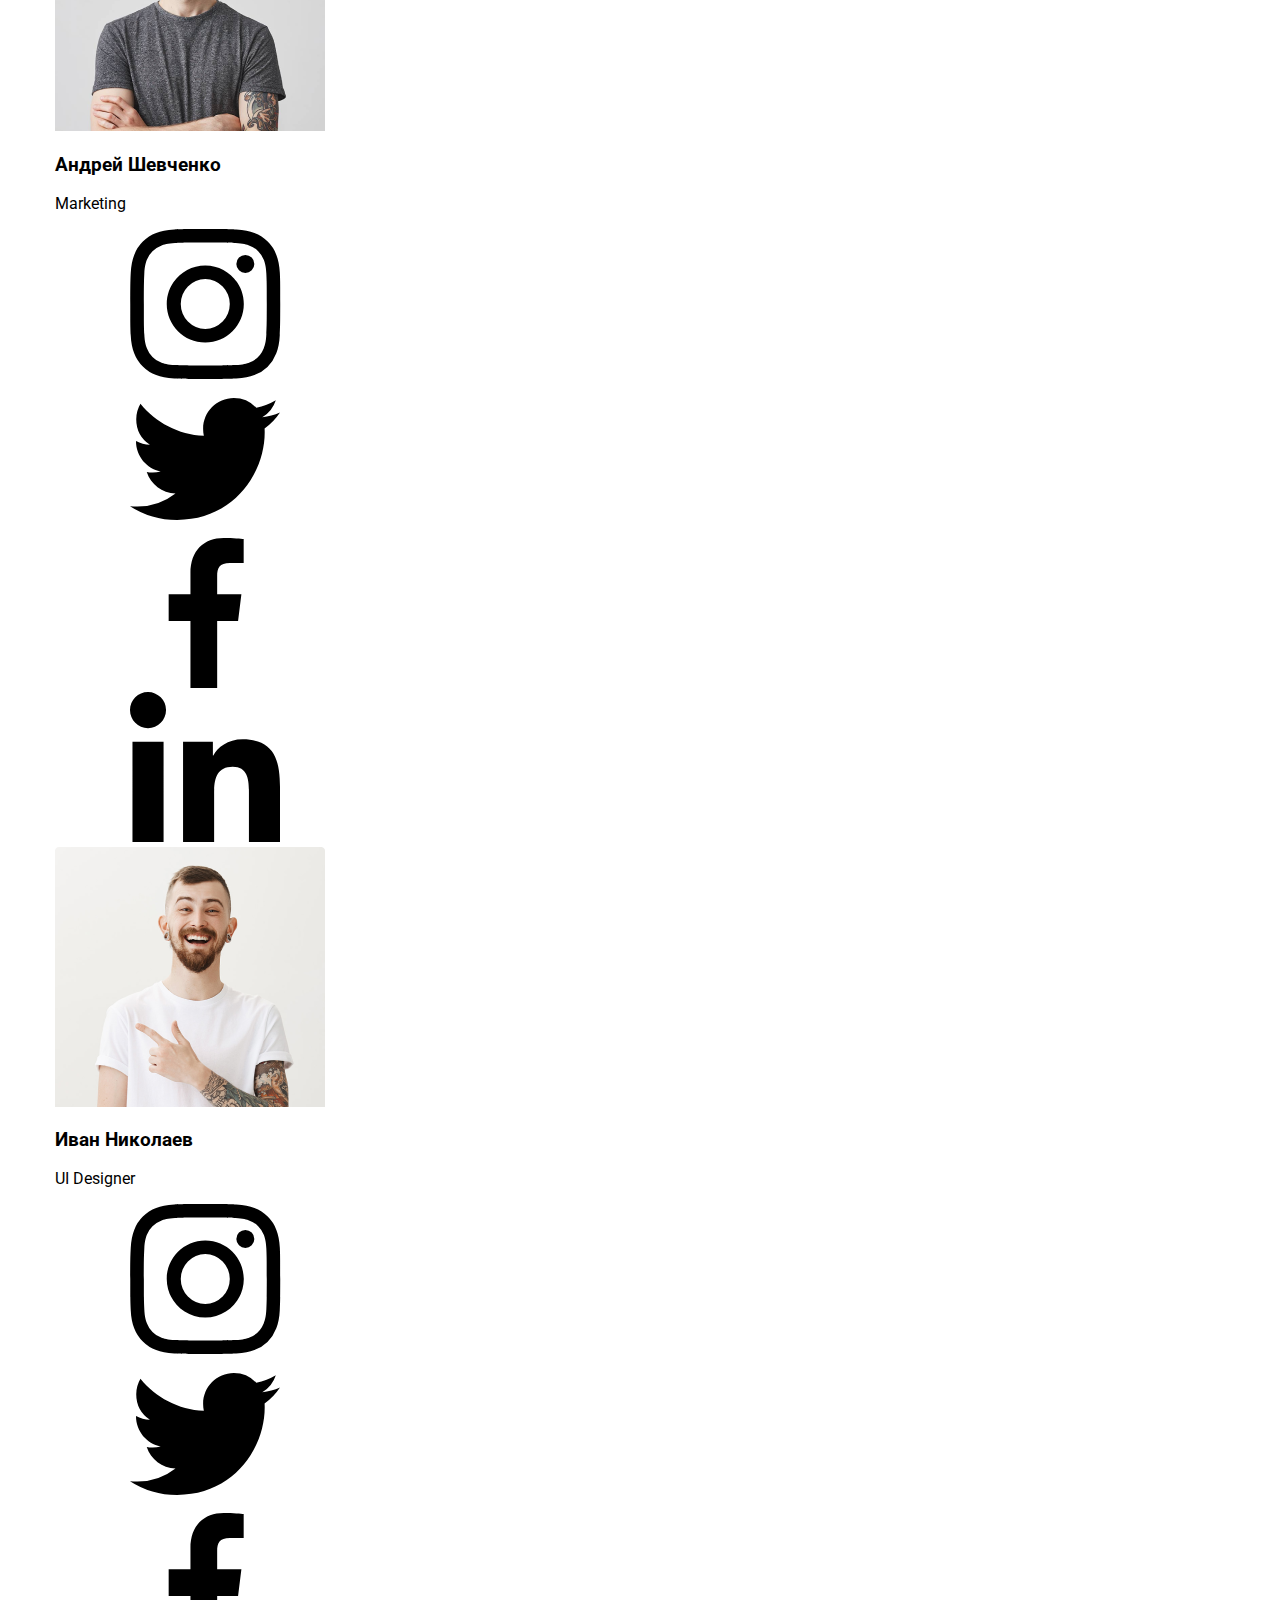
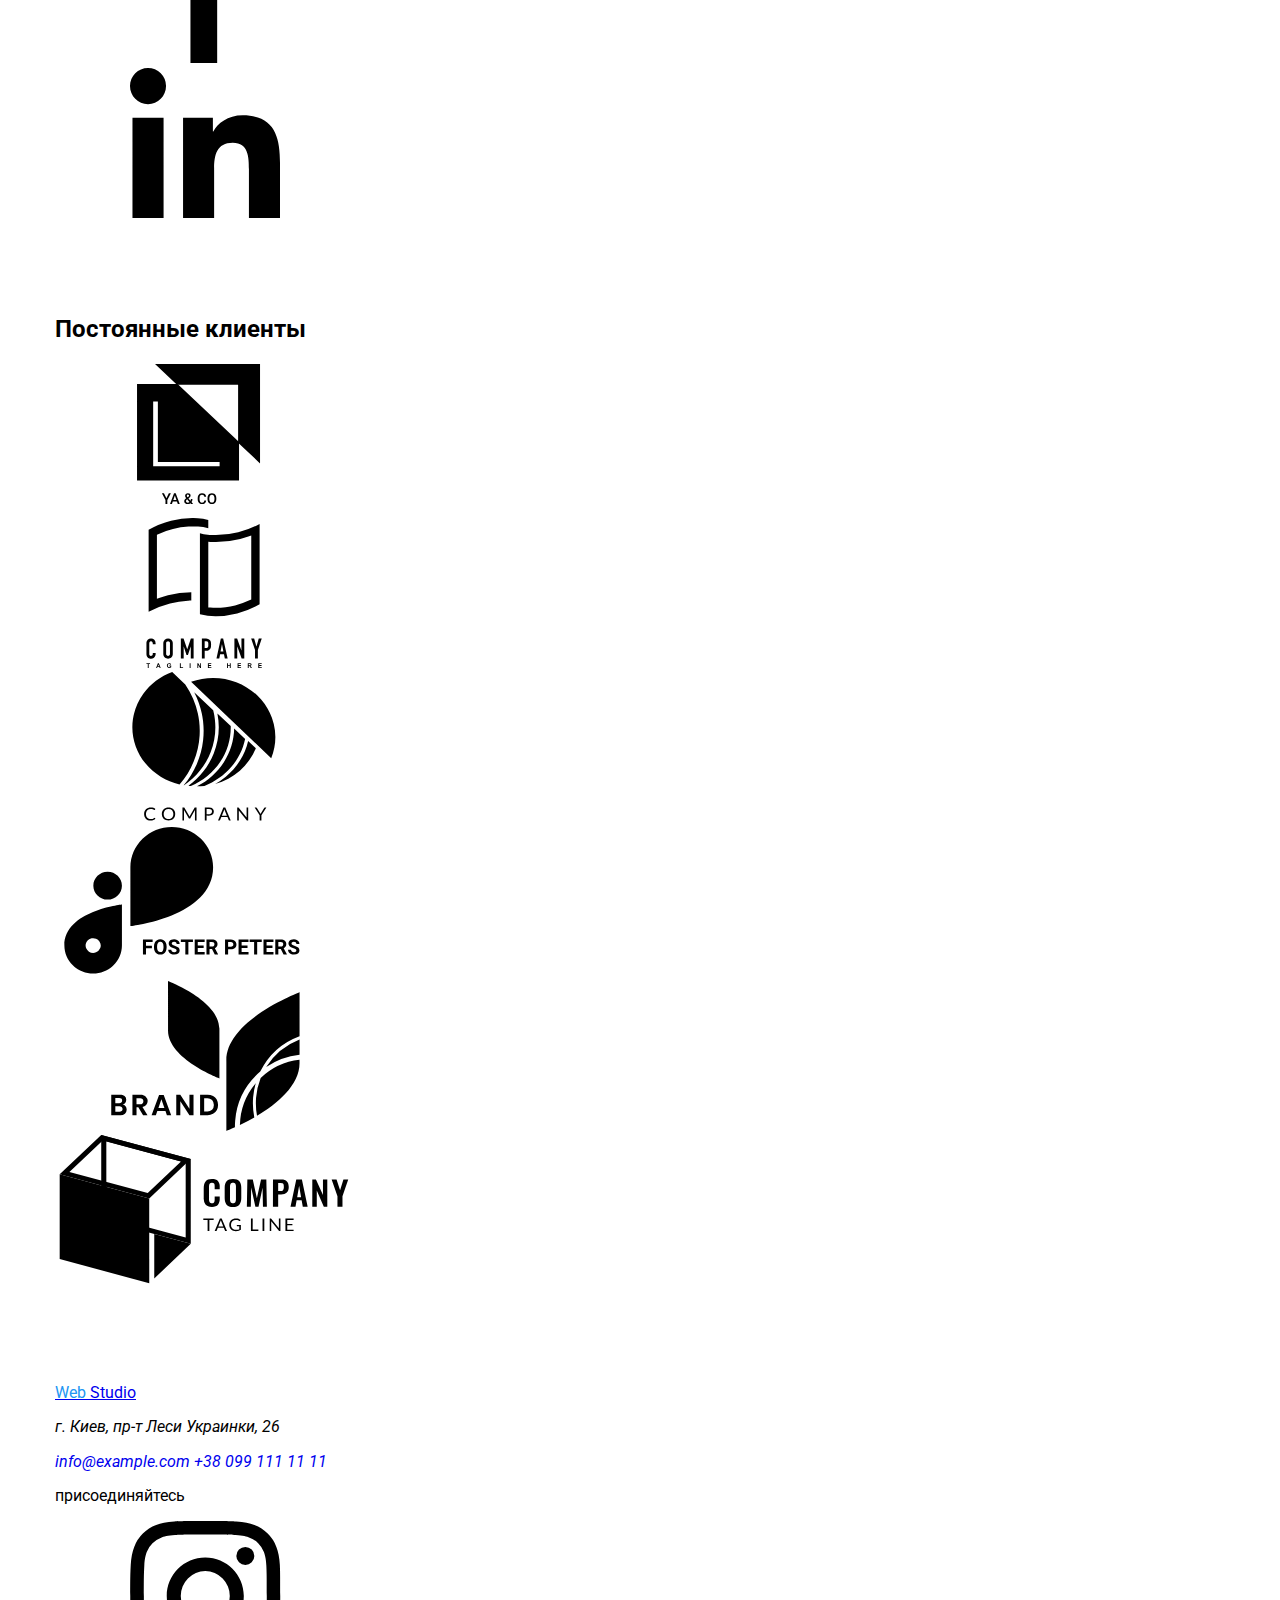
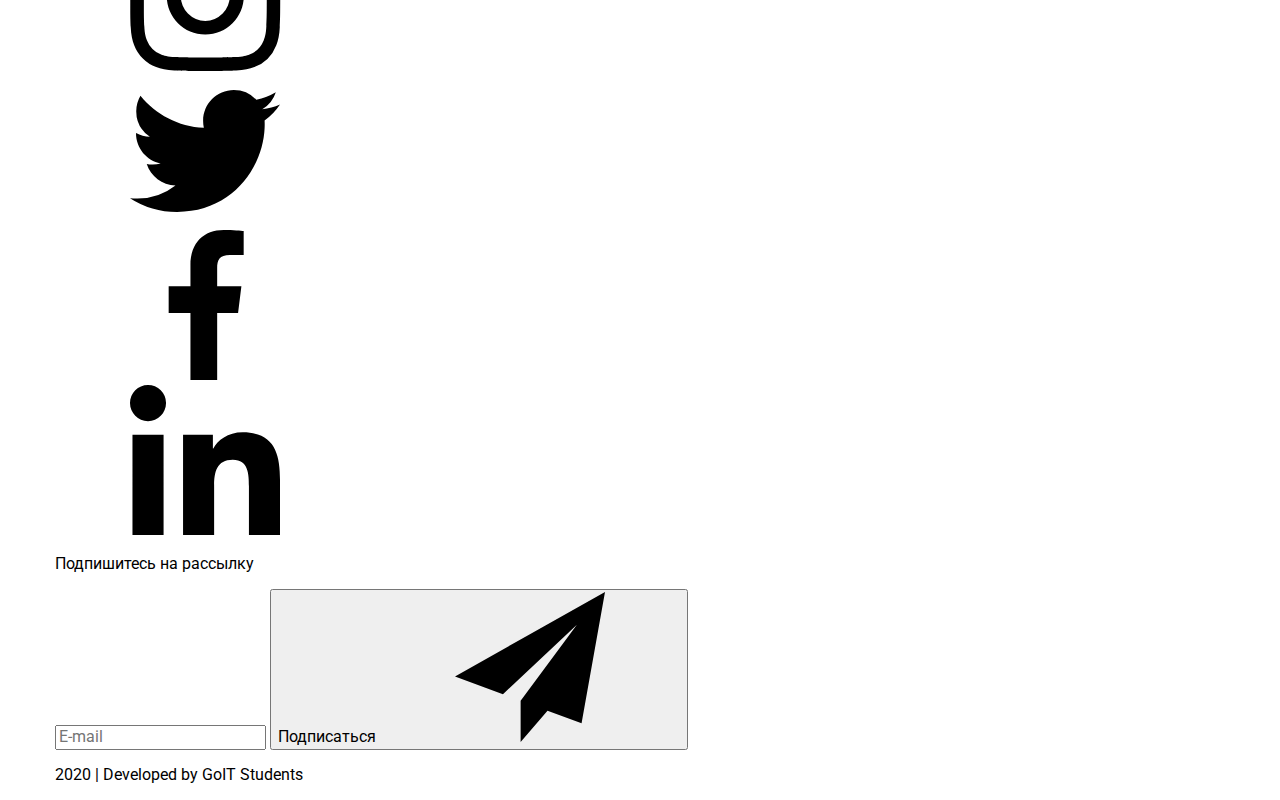
==== commit 8678a509: "123" ====
--- a/index.html
+++ b/index.html
@@ -52,12 +52,7 @@
                 
                 </address>
             </div>
-
-           
-
-            
-                
-            
+     
         
         </nav>  
     </header>
@@ -76,7 +71,7 @@
             <!--Преимущества-->
             
         <section class="section-margin content">
-            <h2 class="killer-margin">Наши преимущества</h2> <!--делаем не видимым в css, обозначает блок информации-->
+            <h2 class="dn">Наши преимущества</h2> <!--делаем не видимым в css, обозначает блок информации-->
             <ul class="advantages list">
                 <li class="advantages-item"> 
                     <div class="pict_position">
--- a/css/main.min.css
+++ b/css/main.min.css
@@ -3,5 +3,5 @@
  Consolas,  'Liberation Mono',  Menlo,- monospace;font-size:1em}small{font-size:80%}sub,sup{font-size:75%;line-height:0;position:relative;vertical-align:baseline}sub{bottom:-0.25em}sup{top:-0.5em}button,input,optgroup,select,textarea{font-family:inherit;font-size:100%;line-height:1.15;margin:0}button,select{text-transform:none}button,[type='button'],[type='reset'],[type='submit']{-webkit-appearance:button}button::-moz-focus-inner,[type='button']::-moz-focus-inner,[type='reset']::-moz-focus-inner,[type='submit']::-moz-focus-inner{border-style:none;padding:0}button:-moz-focusring,[type='button']:-moz-focusring,[type='reset']:-moz-focusring,[type='submit']:-moz-focusring{outline:1px dotted ButtonText}legend{padding:0}progress{vertical-align:baseline}[type='number']::-webkit-inner-spin-button,[type='number']::-webkit-outer-spin-button{height:auto}[type='search']{-webkit-appearance:textfield;outline-offset:-2px}[type='search']::-webkit-search-decoration{-webkit-appearance:none}::-webkit-file-upload-button{-webkit-appearance:button;font:inherit}summary{display:list-item}.page{background-color:#fff;font-family:"Roboto",sans-serif;-webkit-box-sizing:border-box;box-sizing:border-box}.list{list-style:none;padding:0;margin:0}.link{text-decoration:none}.content{padding-left:15px;padding-right:15px;background-color:turquoise;margin-right:auto;margin-left:auto}@media screen and (min-width: 480px){.content{width:480px}}@media screen and (min-width: 768px){.content{width:768px}}@media screen and (min-width: 1200px){.content{width:1200px}}.hero-bgc{max-width:100%;margin-left:auto;margin-right:auto;background-repeat:no-repeat;background-position:center;background-image:-webkit-gradient(linear, left top, left bottom, from(rgba(47,48,58,0.8)), to(rgba(47,48,58,0.8))),url(../img/hw4/hero.jpg);background-image:linear-gradient(rgba(47,48,58,0.8), rgba(47,48,58,0.8)),url(../img/hw4/hero.jpg)}@media screen and (min-width: 480px){.hero-bgc{max-height:400px}}@media screen and (min-width: 768px){.hero-bgc{max-height:400px}}@media screen and (min-width: 1200px){.hero-bgc{max-width:1600px;max-height:600px}}.hero-bgc .hero{padding:200px 0px;margin-bottom:60px}@media screen and (min-width: 0px) and (max-width: 1199px){.hero-bgc .hero{padding:118px 0px}}.hero-bgc .hero .hero-title{font-family:Roboto;font-weight:900;font-size:44px;line-height:60px;text-align:center;letter-spacing:0.05em;text-transform:uppercase;max-width:696px;margin-left:auto;margin-right:auto;margin-bottom:30px;margin-top:0px;color:#fff}@media screen and (min-width: 0px) and (max-width: 1199px){.hero-bgc .hero .hero-title{font-size:26px;line-height:42px}}.hero-bgc .hero .button-submit{display:block;font-family:Roboto;font-weight:bold;font-size:16px;line-height:30px;text-align:center;margin-left:auto;margin-right:auto;width:200px;color:#fff;background-color:#2196F3;border-radius:4px;border-color:transparent;padding:10px 32px;-webkit-box-shadow:0px 4px rgba(0,0,0,0.15);box-shadow:0px 4px rgba(0,0,0,0.15)}.killer-margin{display:none}@media screen and (min-width: 768px){.advantages{display:-webkit-box;display:-ms-flexbox;display:flex;-ms-flex-wrap:wrap;flex-wrap:wrap;margin-left:-15px;margin-right:-15px}.advantages .advantages-item{width:calc((100% - 4*15px) / 2);margin:15px}}.advantages .pict_position{width:100%;height:120px;padding-top:25px;background-color:#F5F4FA;border-radius:4px;text-align:center}.advantages .pict_position .advantages-icon{width:70px;height:70px}.advantages .section-title{font-family:Roboto;font-weight:bold;font-size:14px;line-height:16px;letter-spacing:0.03em;text-transform:uppercase;color:#212121}.advantages .section-item{font-family:Roboto;font-weight:normal;font-size:14px;line-height:24px;letter-spacing:0.03em;color:#757575;text-align:left;width:270px}.page-header{position:relative}.main-nav{display:-webkit-box;display:-ms-flexbox;display:flex;-webkit-box-align:center;-ms-flex-align:center;align-items:center;-webkit-box-pack:justify;-ms-flex-pack:justify;justify-content:space-between}.logo{font-family:Raleway;font-weight:bold;font-size:24px;line-height:28px;letter-spacing:0.03em;text-decoration:none;color:#212121}@media screen and (min-width: 1200px){.logo{font-size:26px;line-height:31px}}.logo-color{color:#2196F3}.menu-button{display:-webkit-inline-box;display:-ms-inline-flexbox;display:inline-flex;margin:0;padding:0;border:none;outline:none;background-color:transparent}@media screen and (min-width: 768px){.menu-button{display:none}}.menu-button .icon-cross{display:none}.menu-button.is-open .icon-cross{display:block}.menu-button.is-open .icon-menu{display:none}@media screen and (max-width: 767px){.menu-container{display:none;position:absolute;top:100%;left:0;width:100%;padding-top:60px;padding-bottom:60px;background-color:#fff;margin:0;-webkit-box-shadow:0px 1px 3px rgba(0,0,0,0.16),0px 2px 4px rgba(0,0,0,0.08),0px 4px 8px rgba(0,0,0,0.04);box-shadow:0px 1px 3px rgba(0,0,0,0.16),0px 2px 4px rgba(0,0,0,0.08),0px 4px 8px rgba(0,0,0,0.04)}.menu-container.is-open{display:block}.menu-container .nav-link{display:inline-block;position:relative;font-weight:500;padding-top:8px;padding-bottom:8px}.menu-container .nav-link:hover,.menu-container .nav-link:focus{color:#2196F3}.menu-container .nav-item:not(:last-child){margin-bottom:40px}.menu-container .nav-item:last-child{margin-bottom:60px}.menu-container .address-list{text-align:center}.menu-container .address-list .item:not(:last-child){margin-bottom:16px}.menu-container .contacts{display:inline-block;text-align:center}}@media screen and (min-width: 768px){.menu-container{display:-webkit-box;display:-ms-flexbox;display:flex}.menu-container .site-nav{display:-webkit-box;display:-ms-flexbox;display:flex;-webkit-box-pack:center;-ms-flex-pack:center;justify-content:center;-webkit-box-align:center;-ms-flex-align:center;align-items:center;margin-right:84px}.menu-container .nav-item{margin-left:auto;position:relative}.menu-container .nav-item:not(:last-child){margin-right:50px}.menu-container .contacts{font-size:12px;line-height:14px;font-weight:500}.menu-container .address-list{display:-webkit-inline-box;display:-ms-inline-flexbox;display:inline-flex;-webkit-box-orient:vertical;-webkit-box-direction:normal;-ms-flex-direction:column;flex-direction:column;-webkit-box-pack:center;-ms-flex-pack:center;justify-content:center}.menu-container .mail-icon{width:14px;height:14px}.menu-container .nav-link{padding:32px 0px}}@media screen and (min-width: 1200px){.menu-container .address-list{display:-webkit-box;display:-ms-flexbox;display:flex}.menu-container .main-nav{display:-webkit-box;display:-ms-flexbox;display:flex;-webkit-box-orient:horizontal;-webkit-box-direction:normal;-ms-flex-direction:row;flex-direction:row;-webkit-box-align:center;-ms-flex-align:center;align-items:center;-webkit-box-pack:justify;-ms-flex-pack:justify;justify-content:space-between}.menu-container .contacts{font-size:14px;line-height:16px}}@media screen and (min-width: 1200px){.menu-container .main-nav{display:-webkit-box;display:-ms-flexbox;display:flex;-webkit-box-align:center;-ms-flex-align:center;align-items:center;-webkit-box-pack:justify;-ms-flex-pack:justify;justify-content:space-between}.menu-container .menu-container{margin-left:85px}}.menu-container .site-nav{font-family:"Roboto",sans-serif;text-align:center}.menu-container .site-nav .active::after{content:'';position:absolute;bottom:0;left:0;height:4px;width:100%;background-color:#2196F3;border-radius:4px}.menu-container .nav-link{display:inline-block;position:relative;color:#212121;font-family:"Roboto",sans-serif;font-weight:500;text-decoration:none;-webkit-transition-property:color;transition-property:color;-webkit-transition-duration:250ms;transition-duration:250ms;-webkit-transition-timing-function:cubic-bezier(0.4, 0, 0.2, 1);transition-timing-function:cubic-bezier(0.4, 0, 0.2, 1)}.menu-container .nav-link:hover,.menu-container .nav-link:focus{color:#2196F3}.menu-container .contacts{color:#757575;font-style:normal;font-weight:500;-webkit-transition:color 250ms cubic-bezier(0.4, 0, 0.2, 1);transition:color 250ms cubic-bezier(0.4, 0, 0.2, 1)}.menu-container .contacts:hover,.menu-container .contacts:focus{color:#2196F3;fill:#2196F3}.menu-container .contacts:hover svg,.menu-container .contacts:focus svg{fill:#2196F3}.menu-container .mail-icon{width:16px;height:15px;margin-right:10px;-webkit-transition:fill 250ms cubic-bezier(0.4, 0, 0.2, 1);transition:fill 250ms cubic-bezier(0.4, 0, 0.2, 1)}
+ monospace;font-size:1em}small{font-size:80%}sub,sup{font-size:75%;line-height:0;position:relative;vertical-align:baseline}sub{bottom:-0.25em}sup{top:-0.5em}button,input,optgroup,select,textarea{font-family:inherit;font-size:100%;line-height:1.15;margin:0}button,select{text-transform:none}button,[type='button'],[type='reset'],[type='submit']{-webkit-appearance:button}button::-moz-focus-inner,[type='button']::-moz-focus-inner,[type='reset']::-moz-focus-inner,[type='submit']::-moz-focus-inner{border-style:none;padding:0}button:-moz-focusring,[type='button']:-moz-focusring,[type='reset']:-moz-focusring,[type='submit']:-moz-focusring{outline:1px dotted ButtonText}legend{padding:0}progress{vertical-align:baseline}[type='number']::-webkit-inner-spin-button,[type='number']::-webkit-outer-spin-button{height:auto}[type='search']{-webkit-appearance:textfield;outline-offset:-2px}[type='search']::-webkit-search-decoration{-webkit-appearance:none}::-webkit-file-upload-button{-webkit-appearance:button;font:inherit}summary{display:list-item}.page{background-color:#fff;font-family:"Roboto",sans-serif;-webkit-box-sizing:border-box;box-sizing:border-box}.list{list-style:none;padding:0;margin:0}.link{text-decoration:none}.content{padding-left:15px;padding-right:15px;margin-right:auto;margin-left:auto}@media screen and (min-width: 480px){.content{width:480px}}@media screen and (min-width: 768px){.content{width:768px}}@media screen and (min-width: 1200px){.content{width:1200px}}.hero-bgc{max-width:100%;margin-left:auto;margin-right:auto;background-repeat:no-repeat;background-position:center;background-image:-webkit-gradient(linear, left top, left bottom, from(rgba(47,48,58,0.8)), to(rgba(47,48,58,0.8))),url(../img/hw4/hero.jpg);background-image:linear-gradient(rgba(47,48,58,0.8), rgba(47,48,58,0.8)),url(../img/hw4/hero.jpg)}@media screen and (min-width: 480px){.hero-bgc{max-width:480px;max-height:400px}}@media screen and (min-width: 768px){.hero-bgc{max-width:768px;max-height:400px}}@media screen and (min-width: 1200px){.hero-bgc{max-width:768px;max-height:600px}}.hero-bgc .hero{padding:200px 0px;margin-bottom:60px}@media screen and (max-width: 1199px){.hero-bgc .hero{padding:118px 0px}}.hero-bgc .hero .hero-title{font-family:Roboto;font-weight:900;font-size:44px;line-height:60px;text-align:center;letter-spacing:0.05em;text-transform:uppercase;max-width:696px;margin-left:auto;margin-right:auto;margin-bottom:30px;margin-top:0px;color:#fff}@media screen and (max-width: 1199px){.hero-bgc .hero .hero-title{font-size:26px;line-height:42px}}.hero-bgc .hero .button-submit{display:block;font-family:Roboto;font-weight:bold;font-size:16px;line-height:30px;text-align:center;margin-left:auto;margin-right:auto;width:200px;color:#fff;background-color:#2196F3;border-radius:4px;border-color:transparent;padding:10px 32px;-webkit-box-shadow:0px 4px rgba(0,0,0,0.15);box-shadow:0px 4px rgba(0,0,0,0.15)}.backdrop{position:fixed;top:0;left:0;width:100%;height:100%;background-color:rgba(33,33,33,0.2);-webkit-transition:all 250ms cubic-bezier(0.4, 0, 0.2, 1);transition:all 250ms cubic-bezier(0.4, 0, 0.2, 1)}.backdrop.is-hidden{opacity:0;pointer-events:none;-webkit-transition:all 250ms cubic-bezier(0.4, 0, 0.2, 1);transition:all 250ms cubic-bezier(0.4, 0, 0.2, 1)}.modal{position:absolute;top:50%;left:50%;-webkit-transform:translate(-50%, -50%);transform:translate(-50%, -50%);min-width:528px;min-height:581px;padding:40px;border-radius:4px;background-color:white;-webkit-box-shadow:0px 2px rgba(0,0,0,0.2),0px 1px rgba(0,0,0,0.14),0px 1px rgba(0,0,0,0.12);box-shadow:0px 2px rgba(0,0,0,0.2),0px 1px rgba(0,0,0,0.14),0px 1px rgba(0,0,0,0.12)}.modal-title{text-align:center;font-size:20px;line-height:23px;letter-spacing:3%;margin-bottom:30px}.modal-fild{position:relative;display:-webkit-box;display:-ms-flexbox;display:flex;-webkit-box-orient:vertical;-webkit-box-direction:normal;-ms-flex-direction:column;flex-direction:column;margin-bottom:28px}.modal-input{padding:12px 42px;border-radius:4px;border:1px solid rgba(33,33,33,0.2);-webkit-transition:200ms ease border;transition:200ms ease border}.modal-input:focus{outline:none;border-color:#2196F3}.modal-label{position:absolute;top:50%;left:42px;-webkit-transform:translateY(-50%);transform:translateY(-50%);font-size:14px;line-height:16px;color:#757575;letter-spacing:0.01em;-webkit-transition:200ms ease all;transition:200ms ease all}.modal-input:not(:placeholder-shown)+.modal-label,.modal-input:focus+.modal-label{-webkit-transform:translate(-26px, -40px);transform:translate(-26px, -40px);color:#2196F3}.modal-icon{position:absolute;top:50%;left:16px;-webkit-transform:translateY(-50%);transform:translateY(-50%);width:18px;height:18px}.modal-input:focus ~ .modal-icon{fill:#2196F3}.modal-comment{position:relative;display:-webkit-box;display:-ms-flexbox;display:flex;-webkit-box-orient:vertical;-webkit-box-direction:normal;-ms-flex-direction:column;flex-direction:column;margin-bottom:20px;font-family:inherit}.comment-label{position:absolute;top:12px;left:16px;-webkit-transform:translateY(-50%);transform:translateY(-50%);font-size:14px;line-height:16px;color:#757575;letter-spacing:0.01em;-webkit-transition:200ms ease all;transition:200ms ease all}.modal-textarea{padding:12px 16px;border-radius:4px;border:1px solid rgba(33,33,33,0.2);-webkit-transition:200ms ease border;transition:200ms ease border}.modal-textarea:not(:placeholder-shown)+.comment-label,.modal-textarea:focus+.comment-label{-webkit-transform:translate(-5px, -33px);transform:translate(-5px, -33px);color:#2196F3}.checkbox{-webkit-appearance:none;-moz-appearance:none;appearance:none;position:absolute}.checkbox-fild{text-align:center;margin-bottom:30px;font-size:14px;line-height:24px;color:#757575}.checkbox-fild,.checkbox-label{display:-webkit-inline-box;display:-ms-inline-flexbox;display:inline-flex;-webkit-box-align:center;-ms-flex-align:center;align-items:center}.checkbox ~ .checkbox-label:before{content:'';display:block;width:15px;height:15px;border:2px solid #212121;border-radius:3px;margin-right:8px}.checkbox:checked ~ .checkbox-label:before{background-color:#2196F3;border-color:transparent;background-image:url(../img/galka.svg);background-size:15px;background-position:center;background-repeat:no-repeat}.agree-link{color:#2196F3;margin-left:5px}.button-submit{display:block;font-family:#757575;font-weight:bold;font-size:16px;line-height:30px;text-align:center;margin-left:auto;margin-right:auto;width:200px;color:#fff;background-color:#2196F3;border-radius:4px;border-color:transparent;padding:10px 32px;-webkit-box-shadow:0px 4px rgba(0,0,0,0.15);box-shadow:0px 4px rgba(0,0,0,0.15)}.button-close{position:absolute;top:0;right:0;width:30px;height:30px;background-image:url(../img/close.svg);background-color:#fff;border-radius:100px;border-color:transparent;background-repeat:no-repeat;background-position:center;-webkit-transform:translate(9px, -9px);transform:translate(9px, -9px);-webkit-box-shadow:0px 2px 1px rgba(0,0,0,0.2),0px 1px 1px rgba(0,0,0,0.14),0px 1px 3px rgba(0,0,0,0.12);box-shadow:0px 2px 1px rgba(0,0,0,0.2),0px 1px 1px rgba(0,0,0,0.14),0px 1px 3px rgba(0,0,0,0.12)}@media screen and (min-width: 768px){.advantages{display:-webkit-box;display:-ms-flexbox;display:flex;-ms-flex-wrap:wrap;flex-wrap:wrap;margin-left:-15px;margin-right:-15px}.advantages .advantages-item{width:calc((100% - 4*15px) / 2);margin:15px}}.advantages .pict_position{width:100%;height:120px;padding-top:25px;background-color:#F5F4FA;border-radius:4px;text-align:center}.advantages .pict_position .advantages-icon{width:70px;height:70px}.advantages .section-title{font-family:Roboto;font-weight:bold;font-size:14px;line-height:16px;letter-spacing:0.03em;text-transform:uppercase;color:#212121}.advantages .section-item{font-family:Roboto;font-weight:normal;font-size:14px;line-height:24px;letter-spacing:0.03em;color:#757575;text-align:left;width:270px}.section-margin{margin-top:60px}@media screen and (min-width: 1200px){.section-margin{margin-top:94px}}.page-header{position:relative}.main-nav{display:-webkit-box;display:-ms-flexbox;display:flex;-webkit-box-align:center;-ms-flex-align:center;align-items:center;-webkit-box-pack:justify;-ms-flex-pack:justify;justify-content:space-between}.logo{font-family:Raleway;font-weight:bold;font-size:24px;line-height:28px;letter-spacing:0.03em;text-decoration:none;color:#212121}@media screen and (min-width: 1200px){.logo{font-size:26px;line-height:31px}}.logo-color{color:#2196F3}.menu-button{display:-webkit-inline-box;display:-ms-inline-flexbox;display:inline-flex;margin:0;padding:0;border:none;outline:none;background-color:transparent}@media screen and (min-width: 768px){.menu-button{display:none}}.menu-button .icon-cross{display:none}.menu-button.is-open .icon-cross{display:block}.menu-button.is-open .icon-menu{display:none}@media screen and (max-width: 767px){.menu-container{display:none;position:absolute;top:100%;left:0;width:100%;padding-top:60px;padding-bottom:60px;background-color:#fff;margin:0;-webkit-box-shadow:0px 1px 3px rgba(0,0,0,0.16),0px 2px 4px rgba(0,0,0,0.08),0px 4px 8px rgba(0,0,0,0.04);box-shadow:0px 1px 3px rgba(0,0,0,0.16),0px 2px 4px rgba(0,0,0,0.08),0px 4px 8px rgba(0,0,0,0.04)}.menu-container.is-open{display:block}.menu-container .nav-link{display:inline-block;position:relative;font-weight:500;padding-top:8px;padding-bottom:8px}.menu-container .nav-link:hover,.menu-container .nav-link:focus{color:#2196F3}.menu-container .nav-item:not(:last-child){margin-bottom:40px}.menu-container .nav-item:last-child{margin-bottom:60px}.menu-container .address-list{text-align:center}.menu-container .address-list .item:not(:last-child){margin-bottom:16px}.menu-container .contacts{display:inline-block;text-align:center}}@media screen and (min-width: 768px){.menu-container{display:-webkit-box;display:-ms-flexbox;display:flex}.menu-container .site-nav{display:-webkit-box;display:-ms-flexbox;display:flex;-webkit-box-pack:center;-ms-flex-pack:center;justify-content:center;-webkit-box-align:center;-ms-flex-align:center;align-items:center;margin-right:84px}.menu-container .nav-item{margin-left:auto;position:relative}.menu-container .nav-item:not(:last-child){margin-right:50px}.menu-container .contacts{font-size:12px;line-height:14px;font-weight:500}.menu-container .address-list{display:-webkit-inline-box;display:-ms-inline-flexbox;display:inline-flex;-webkit-box-orient:vertical;-webkit-box-direction:normal;-ms-flex-direction:column;flex-direction:column;-webkit-box-pack:center;-ms-flex-pack:center;justify-content:center}.menu-container .mail-icon{width:14px;height:14px}.menu-container .nav-link{padding:32px 0px}}@media screen and (min-width: 1200px){.menu-container .address-list{display:-webkit-box;display:-ms-flexbox;display:flex}.menu-container .main-nav{display:-webkit-box;display:-ms-flexbox;display:flex;-webkit-box-orient:horizontal;-webkit-box-direction:normal;-ms-flex-direction:row;flex-direction:row;-webkit-box-align:center;-ms-flex-align:center;align-items:center;-webkit-box-pack:justify;-ms-flex-pack:justify;justify-content:space-between}.menu-container .contacts{font-size:14px;line-height:16px}}@media screen and (min-width: 1200px){.menu-container .main-nav{display:-webkit-box;display:-ms-flexbox;display:flex;-webkit-box-align:center;-ms-flex-align:center;align-items:center;-webkit-box-pack:justify;-ms-flex-pack:justify;justify-content:space-between}.menu-container .menu-container{margin-left:85px}}.menu-container .site-nav{font-family:"Roboto",sans-serif;text-align:center}.menu-container .site-nav .active::after{content:'';position:absolute;bottom:0;left:0;height:4px;width:100%;background-color:#2196F3;border-radius:4px}.menu-container .nav-link{display:inline-block;position:relative;color:#212121;font-family:"Roboto",sans-serif;font-weight:500;text-decoration:none;-webkit-transition-property:color;transition-property:color;-webkit-transition-duration:250ms;transition-duration:250ms;-webkit-transition-timing-function:cubic-bezier(0.4, 0, 0.2, 1);transition-timing-function:cubic-bezier(0.4, 0, 0.2, 1)}.menu-container .nav-link:hover,.menu-container .nav-link:focus{color:#2196F3}.menu-container .contacts{color:#757575;font-style:normal;font-weight:500;-webkit-transition:color 250ms cubic-bezier(0.4, 0, 0.2, 1);transition:color 250ms cubic-bezier(0.4, 0, 0.2, 1)}.menu-container .contacts:hover,.menu-container .contacts:focus{color:#2196F3;fill:#2196F3}.menu-container .contacts:hover svg,.menu-container .contacts:focus svg{fill:#2196F3}.menu-container .mail-icon{width:16px;height:15px;margin-right:10px;-webkit-transition:fill 250ms cubic-bezier(0.4, 0, 0.2, 1);transition:fill 250ms cubic-bezier(0.4, 0, 0.2, 1)}
 /*# sourceMappingURL=main.min.css.map */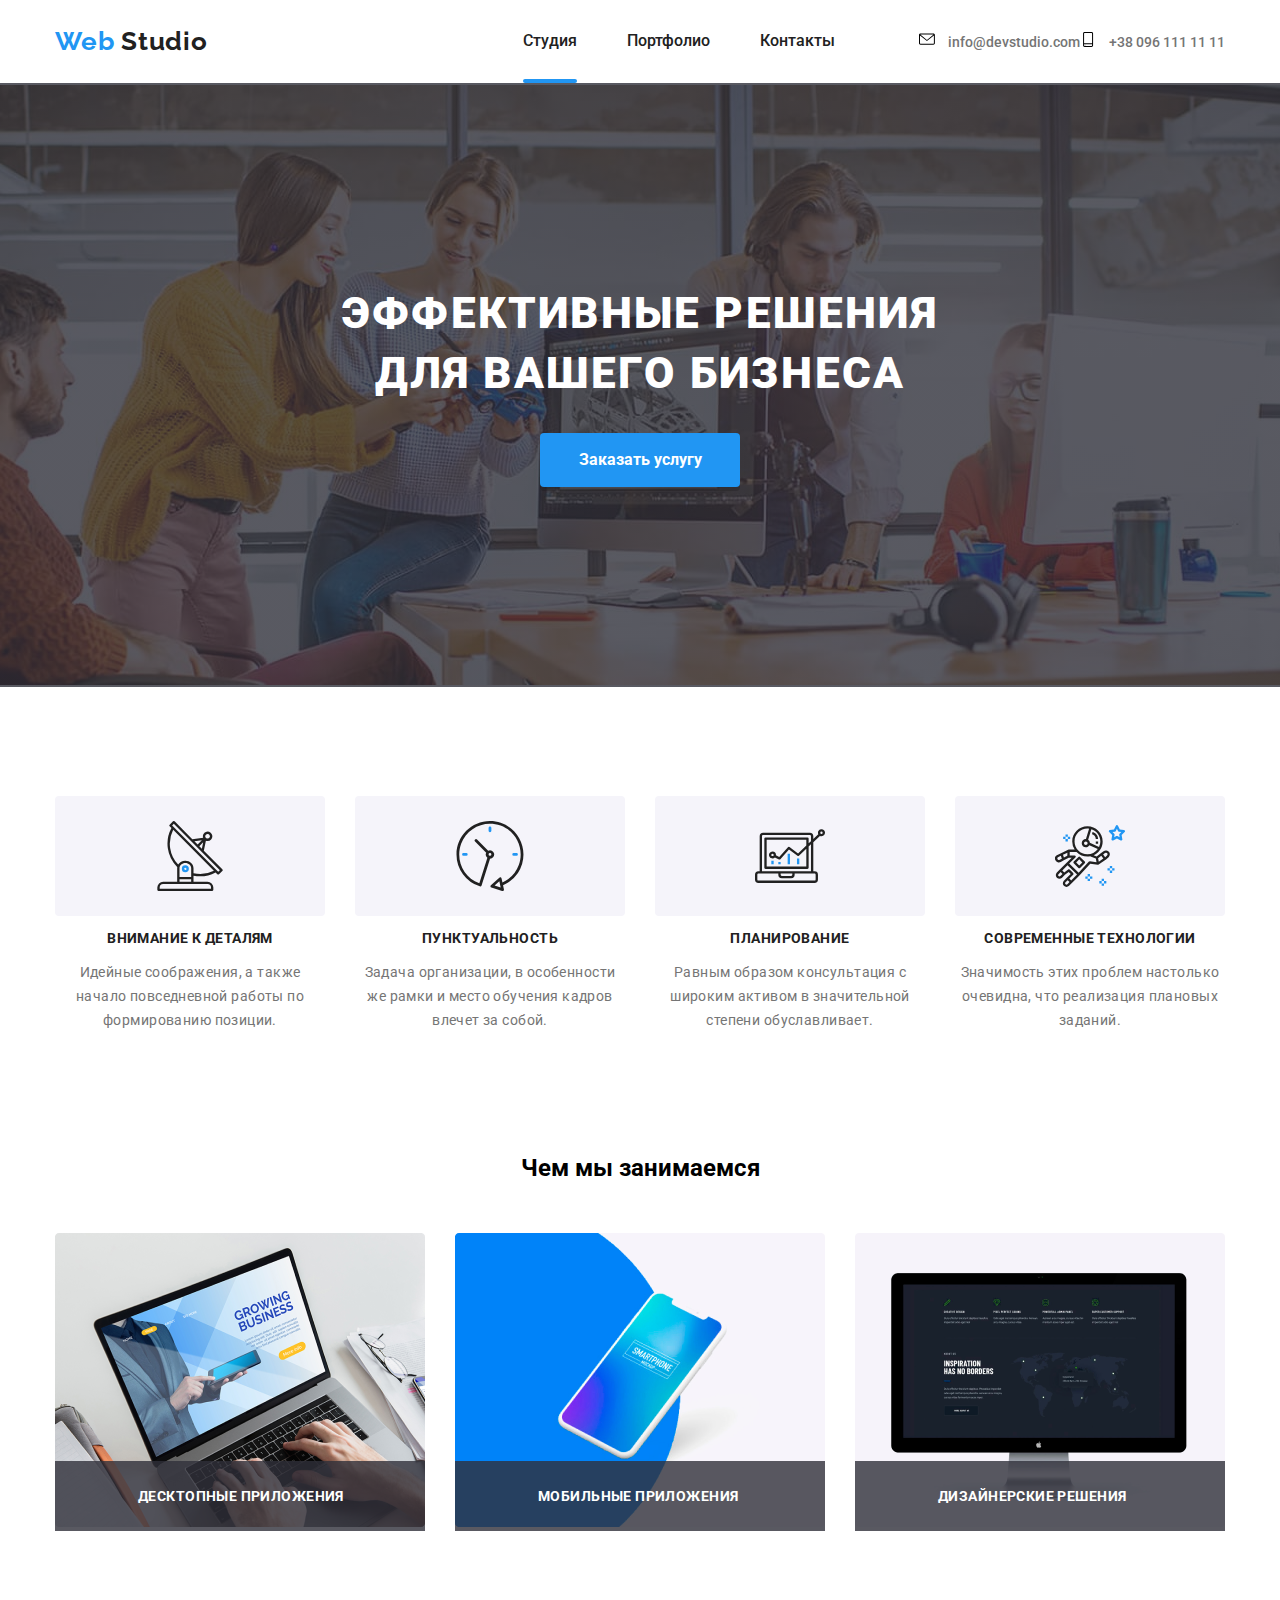
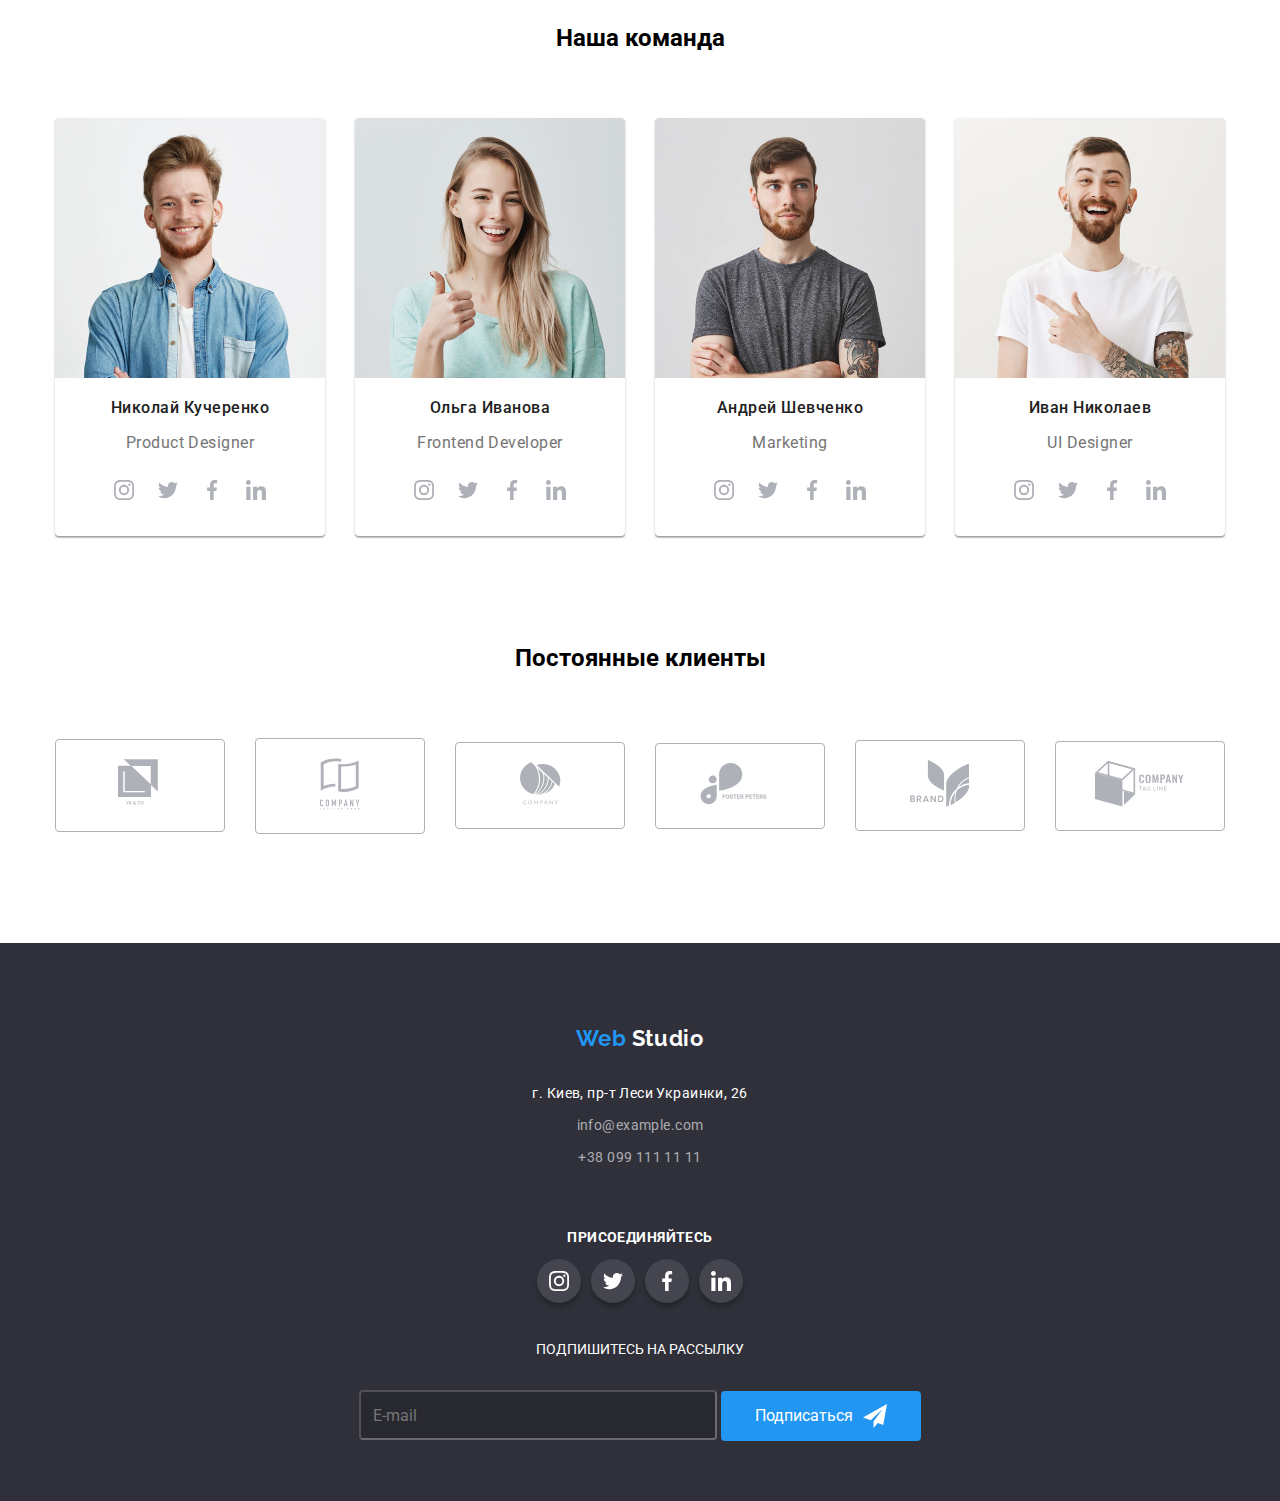
==== commit 8333b361: "завершил первую страницу" ====
--- a/index.html
+++ b/index.html
@@ -61,7 +61,7 @@
         
             <!--герой-->
     <div class="hero-bgc">
-        <section class="hero content">
+        <section class="hero">
             <h1 class="hero-title">Эффективные решения для вашего бизнеса</h1>
             <button class="button-submit" data-modal-open>Заказать услугу</button>
             <!-- <a class="button-link link" href="">Заказать услугу</a> -->
@@ -109,7 +109,7 @@
          
 
             <!--Чем занимаемся-->
-        <section class="section-margin content">
+        <section class="section-margin content mobi-hidden">
             <h2 class="h2-title">Чем мы занимаемся </h2>
             <ul class="work list">
                 <li class="work-item">
@@ -127,11 +127,11 @@
             
 
             <!--Наша команда-->
-        <section class="content section-margin">
+        <section class="content section-margin team-background">
             <h2 class="h2-title">Наша команда</h2>
             <ul class="team list">
                 <li class="team-item"> 
-                    <img src="./img/img(0).png" alt="John Smith">
+                    <img class="team-img" src="./img/img(0).png" alt="John Smith">
                     <h3 class="name">Николай Кучеренко</h3>
                     <p class="function">Product Designer</p> 
                     <!-- список пока не стилизуем, чтобы его было видно визуально -->
@@ -162,7 +162,7 @@
                 
                 
                 <li class="team-item"> 
-                    <img src="./img/img(1).png" alt="Marta Stewart">
+                    <img class="team-img" src="./img/img(1).png" alt="Marta Stewart">
                     <h3 class="name">Ольга Иванова</h3>
                     <p class="function">Frontend Developer</p> 
                     <!-- список пока не стилизуем, чтобы его было видно визуально -->
@@ -191,7 +191,7 @@
                 </li>
 
                 <li class="team-item"> 
-                    <img src="./img/img(2).png" alt="Robert Jakis">
+                    <img class="team-img" src="./img/img(2).png" alt="Robert Jakis">
                     <h3 class="name">Андрей Шевченко</h3>
                     <p class="function">Marketing</p> 
                     <!-- список пока не стилизуем, чтобы его было видно визуально -->
@@ -220,7 +220,7 @@
                 </li>
 
                 <li class="team-item"> 
-                    <img src="./img/img(3).png" alt="Martin Doe">
+                    <img class="team-img" src="./img/img(3).png" alt="Martin Doe">
                     <h3 class="name">Иван Николаев</h3>
                     <p class="function">UI Designer</p> 
                     <!-- список пока не стилизуем, чтобы его было видно визуально -->
--- a/css/main.min.css
+++ b/css/main.min.css
@@ -3,5 +3,5 @@
  Consolas,  'Liberation Mono',  Menlo,- monospace;font-size:1em}small{font-size:80%}sub,sup{font-size:75%;line-height:0;position:relative;vertical-align:baseline}sub{bottom:-0.25em}sup{top:-0.5em}button,input,optgroup,select,textarea{font-family:inherit;font-size:100%;line-height:1.15;margin:0}button,select{text-transform:none}button,[type='button'],[type='reset'],[type='submit']{-webkit-appearance:button}button::-moz-focus-inner,[type='button']::-moz-focus-inner,[type='reset']::-moz-focus-inner,[type='submit']::-moz-focus-inner{border-style:none;padding:0}button:-moz-focusring,[type='button']:-moz-focusring,[type='reset']:-moz-focusring,[type='submit']:-moz-focusring{outline:1px dotted ButtonText}legend{padding:0}progress{vertical-align:baseline}[type='number']::-webkit-inner-spin-button,[type='number']::-webkit-outer-spin-button{height:auto}[type='search']{-webkit-appearance:textfield;outline-offset:-2px}[type='search']::-webkit-search-decoration{-webkit-appearance:none}::-webkit-file-upload-button{-webkit-appearance:button;font:inherit}summary{display:list-item}.page{background-color:#fff;font-family:"Roboto",sans-serif;-webkit-box-sizing:border-box;box-sizing:border-box}.list{list-style:none;padding:0;margin:0}.link{text-decoration:none}.content{padding-left:15px;padding-right:15px;margin-right:auto;margin-left:auto}@media screen and (min-width: 480px){.content{width:480px}}@media screen and (min-width: 768px){.content{width:768px}}@media screen and (min-width: 1200px){.content{width:1200px}}.hero-bgc{max-width:100%;margin-left:auto;margin-right:auto;background-repeat:no-repeat;background-position:center;background-image:-webkit-gradient(linear, left top, left bottom, from(rgba(47,48,58,0.8)), to(rgba(47,48,58,0.8))),url(../img/hw4/hero.jpg);background-image:linear-gradient(rgba(47,48,58,0.8), rgba(47,48,58,0.8)),url(../img/hw4/hero.jpg)}@media screen and (min-width: 480px){.hero-bgc{max-width:480px;max-height:400px}}@media screen and (min-width: 768px){.hero-bgc{max-width:768px;max-height:400px}}@media screen and (min-width: 1200px){.hero-bgc{max-width:768px;max-height:600px}}.hero-bgc .hero{padding:200px 0px;margin-bottom:60px}@media screen and (max-width: 1199px){.hero-bgc .hero{padding:118px 0px}}.hero-bgc .hero .hero-title{font-family:Roboto;font-weight:900;font-size:44px;line-height:60px;text-align:center;letter-spacing:0.05em;text-transform:uppercase;max-width:696px;margin-left:auto;margin-right:auto;margin-bottom:30px;margin-top:0px;color:#fff}@media screen and (max-width: 1199px){.hero-bgc .hero .hero-title{font-size:26px;line-height:42px}}.hero-bgc .hero .button-submit{display:block;font-family:Roboto;font-weight:bold;font-size:16px;line-height:30px;text-align:center;margin-left:auto;margin-right:auto;width:200px;color:#fff;background-color:#2196F3;border-radius:4px;border-color:transparent;padding:10px 32px;-webkit-box-shadow:0px 4px rgba(0,0,0,0.15);box-shadow:0px 4px rgba(0,0,0,0.15)}.backdrop{position:fixed;top:0;left:0;width:100%;height:100%;background-color:rgba(33,33,33,0.2);-webkit-transition:all 250ms cubic-bezier(0.4, 0, 0.2, 1);transition:all 250ms cubic-bezier(0.4, 0, 0.2, 1)}.backdrop.is-hidden{opacity:0;pointer-events:none;-webkit-transition:all 250ms cubic-bezier(0.4, 0, 0.2, 1);transition:all 250ms cubic-bezier(0.4, 0, 0.2, 1)}.modal{position:absolute;top:50%;left:50%;-webkit-transform:translate(-50%, -50%);transform:translate(-50%, -50%);min-width:528px;min-height:581px;padding:40px;border-radius:4px;background-color:white;-webkit-box-shadow:0px 2px rgba(0,0,0,0.2),0px 1px rgba(0,0,0,0.14),0px 1px rgba(0,0,0,0.12);box-shadow:0px 2px rgba(0,0,0,0.2),0px 1px rgba(0,0,0,0.14),0px 1px rgba(0,0,0,0.12)}.modal-title{text-align:center;font-size:20px;line-height:23px;letter-spacing:3%;margin-bottom:30px}.modal-fild{position:relative;display:-webkit-box;display:-ms-flexbox;display:flex;-webkit-box-orient:vertical;-webkit-box-direction:normal;-ms-flex-direction:column;flex-direction:column;margin-bottom:28px}.modal-input{padding:12px 42px;border-radius:4px;border:1px solid rgba(33,33,33,0.2);-webkit-transition:200ms ease border;transition:200ms ease border}.modal-input:focus{outline:none;border-color:#2196F3}.modal-label{position:absolute;top:50%;left:42px;-webkit-transform:translateY(-50%);transform:translateY(-50%);font-size:14px;line-height:16px;color:#757575;letter-spacing:0.01em;-webkit-transition:200ms ease all;transition:200ms ease all}.modal-input:not(:placeholder-shown)+.modal-label,.modal-input:focus+.modal-label{-webkit-transform:translate(-26px, -40px);transform:translate(-26px, -40px);color:#2196F3}.modal-icon{position:absolute;top:50%;left:16px;-webkit-transform:translateY(-50%);transform:translateY(-50%);width:18px;height:18px}.modal-input:focus ~ .modal-icon{fill:#2196F3}.modal-comment{position:relative;display:-webkit-box;display:-ms-flexbox;display:flex;-webkit-box-orient:vertical;-webkit-box-direction:normal;-ms-flex-direction:column;flex-direction:column;margin-bottom:20px;font-family:inherit}.comment-label{position:absolute;top:12px;left:16px;-webkit-transform:translateY(-50%);transform:translateY(-50%);font-size:14px;line-height:16px;color:#757575;letter-spacing:0.01em;-webkit-transition:200ms ease all;transition:200ms ease all}.modal-textarea{padding:12px 16px;border-radius:4px;border:1px solid rgba(33,33,33,0.2);-webkit-transition:200ms ease border;transition:200ms ease border}.modal-textarea:not(:placeholder-shown)+.comment-label,.modal-textarea:focus+.comment-label{-webkit-transform:translate(-5px, -33px);transform:translate(-5px, -33px);color:#2196F3}.checkbox{-webkit-appearance:none;-moz-appearance:none;appearance:none;position:absolute}.checkbox-fild{text-align:center;margin-bottom:30px;font-size:14px;line-height:24px;color:#757575}.checkbox-fild,.checkbox-label{display:-webkit-inline-box;display:-ms-inline-flexbox;display:inline-flex;-webkit-box-align:center;-ms-flex-align:center;align-items:center}.checkbox ~ .checkbox-label:before{content:'';display:block;width:15px;height:15px;border:2px solid #212121;border-radius:3px;margin-right:8px}.checkbox:checked ~ .checkbox-label:before{background-color:#2196F3;border-color:transparent;background-image:url(../img/galka.svg);background-size:15px;background-position:center;background-repeat:no-repeat}.agree-link{color:#2196F3;margin-left:5px}.button-submit{display:block;font-family:#757575;font-weight:bold;font-size:16px;line-height:30px;text-align:center;margin-left:auto;margin-right:auto;width:200px;color:#fff;background-color:#2196F3;border-radius:4px;border-color:transparent;padding:10px 32px;-webkit-box-shadow:0px 4px rgba(0,0,0,0.15);box-shadow:0px 4px rgba(0,0,0,0.15)}.button-close{position:absolute;top:0;right:0;width:30px;height:30px;background-image:url(../img/close.svg);background-color:#fff;border-radius:100px;border-color:transparent;background-repeat:no-repeat;background-position:center;-webkit-transform:translate(9px, -9px);transform:translate(9px, -9px);-webkit-box-shadow:0px 2px 1px rgba(0,0,0,0.2),0px 1px 1px rgba(0,0,0,0.14),0px 1px 3px rgba(0,0,0,0.12);box-shadow:0px 2px 1px rgba(0,0,0,0.2),0px 1px 1px rgba(0,0,0,0.14),0px 1px 3px rgba(0,0,0,0.12)}@media screen and (min-width: 768px){.advantages{display:-webkit-box;display:-ms-flexbox;display:flex;-ms-flex-wrap:wrap;flex-wrap:wrap;margin-left:-15px;margin-right:-15px}.advantages .advantages-item{width:calc((100% - 4*15px) / 2);margin:15px}}.advantages .pict_position{width:100%;height:120px;padding-top:25px;background-color:#F5F4FA;border-radius:4px;text-align:center}.advantages .pict_position .advantages-icon{width:70px;height:70px}.advantages .section-title{font-family:Roboto;font-weight:bold;font-size:14px;line-height:16px;letter-spacing:0.03em;text-transform:uppercase;color:#212121}.advantages .section-item{font-family:Roboto;font-weight:normal;font-size:14px;line-height:24px;letter-spacing:0.03em;color:#757575;text-align:left;width:270px}.section-margin{margin-top:60px}@media screen and (min-width: 1200px){.section-margin{margin-top:94px}}.page-header{position:relative}.main-nav{display:-webkit-box;display:-ms-flexbox;display:flex;-webkit-box-align:center;-ms-flex-align:center;align-items:center;-webkit-box-pack:justify;-ms-flex-pack:justify;justify-content:space-between}.logo{font-family:Raleway;font-weight:bold;font-size:24px;line-height:28px;letter-spacing:0.03em;text-decoration:none;color:#212121}@media screen and (min-width: 1200px){.logo{font-size:26px;line-height:31px}}.logo-color{color:#2196F3}.menu-button{display:-webkit-inline-box;display:-ms-inline-flexbox;display:inline-flex;margin:0;padding:0;border:none;outline:none;background-color:transparent}@media screen and (min-width: 768px){.menu-button{display:none}}.menu-button .icon-cross{display:none}.menu-button.is-open .icon-cross{display:block}.menu-button.is-open .icon-menu{display:none}@media screen and (max-width: 767px){.menu-container{display:none;position:absolute;top:100%;left:0;width:100%;padding-top:60px;padding-bottom:60px;background-color:#fff;margin:0;-webkit-box-shadow:0px 1px 3px rgba(0,0,0,0.16),0px 2px 4px rgba(0,0,0,0.08),0px 4px 8px rgba(0,0,0,0.04);box-shadow:0px 1px 3px rgba(0,0,0,0.16),0px 2px 4px rgba(0,0,0,0.08),0px 4px 8px rgba(0,0,0,0.04)}.menu-container.is-open{display:block}.menu-container .nav-link{display:inline-block;position:relative;font-weight:500;padding-top:8px;padding-bottom:8px}.menu-container .nav-link:hover,.menu-container .nav-link:focus{color:#2196F3}.menu-container .nav-item:not(:last-child){margin-bottom:40px}.menu-container .nav-item:last-child{margin-bottom:60px}.menu-container .address-list{text-align:center}.menu-container .address-list .item:not(:last-child){margin-bottom:16px}.menu-container .contacts{display:inline-block;text-align:center}}@media screen and (min-width: 768px){.menu-container{display:-webkit-box;display:-ms-flexbox;display:flex}.menu-container .site-nav{display:-webkit-box;display:-ms-flexbox;display:flex;-webkit-box-pack:center;-ms-flex-pack:center;justify-content:center;-webkit-box-align:center;-ms-flex-align:center;align-items:center;margin-right:84px}.menu-container .nav-item{margin-left:auto;position:relative}.menu-container .nav-item:not(:last-child){margin-right:50px}.menu-container .contacts{font-size:12px;line-height:14px;font-weight:500}.menu-container .address-list{display:-webkit-inline-box;display:-ms-inline-flexbox;display:inline-flex;-webkit-box-orient:vertical;-webkit-box-direction:normal;-ms-flex-direction:column;flex-direction:column;-webkit-box-pack:center;-ms-flex-pack:center;justify-content:center}.menu-container .mail-icon{width:14px;height:14px}.menu-container .nav-link{padding:32px 0px}}@media screen and (min-width: 1200px){.menu-container .address-list{display:-webkit-box;display:-ms-flexbox;display:flex}.menu-container .main-nav{display:-webkit-box;display:-ms-flexbox;display:flex;-webkit-box-orient:horizontal;-webkit-box-direction:normal;-ms-flex-direction:row;flex-direction:row;-webkit-box-align:center;-ms-flex-align:center;align-items:center;-webkit-box-pack:justify;-ms-flex-pack:justify;justify-content:space-between}.menu-container .contacts{font-size:14px;line-height:16px}}@media screen and (min-width: 1200px){.menu-container .main-nav{display:-webkit-box;display:-ms-flexbox;display:flex;-webkit-box-align:center;-ms-flex-align:center;align-items:center;-webkit-box-pack:justify;-ms-flex-pack:justify;justify-content:space-between}.menu-container .menu-container{margin-left:85px}}.menu-container .site-nav{font-family:"Roboto",sans-serif;text-align:center}.menu-container .site-nav .active::after{content:'';position:absolute;bottom:0;left:0;height:4px;width:100%;background-color:#2196F3;border-radius:4px}.menu-container .nav-link{display:inline-block;position:relative;color:#212121;font-family:"Roboto",sans-serif;font-weight:500;text-decoration:none;-webkit-transition-property:color;transition-property:color;-webkit-transition-duration:250ms;transition-duration:250ms;-webkit-transition-timing-function:cubic-bezier(0.4, 0, 0.2, 1);transition-timing-function:cubic-bezier(0.4, 0, 0.2, 1)}.menu-container .nav-link:hover,.menu-container .nav-link:focus{color:#2196F3}.menu-container .contacts{color:#757575;font-style:normal;font-weight:500;-webkit-transition:color 250ms cubic-bezier(0.4, 0, 0.2, 1);transition:color 250ms cubic-bezier(0.4, 0, 0.2, 1)}.menu-container .contacts:hover,.menu-container .contacts:focus{color:#2196F3;fill:#2196F3}.menu-container .contacts:hover svg,.menu-container .contacts:focus svg{fill:#2196F3}.menu-container .mail-icon{width:16px;height:15px;margin-right:10px;-webkit-transition:fill 250ms cubic-bezier(0.4, 0, 0.2, 1);transition:fill 250ms cubic-bezier(0.4, 0, 0.2, 1)}
+ monospace;font-size:1em}small{font-size:80%}sub,sup{font-size:75%;line-height:0;position:relative;vertical-align:baseline}sub{bottom:-0.25em}sup{top:-0.5em}button,input,optgroup,select,textarea{font-family:inherit;font-size:100%;line-height:1.15;margin:0}button,select{text-transform:none}button,[type='button'],[type='reset'],[type='submit']{-webkit-appearance:button}button::-moz-focus-inner,[type='button']::-moz-focus-inner,[type='reset']::-moz-focus-inner,[type='submit']::-moz-focus-inner{border-style:none;padding:0}button:-moz-focusring,[type='button']:-moz-focusring,[type='reset']:-moz-focusring,[type='submit']:-moz-focusring{outline:1px dotted ButtonText}legend{padding:0}progress{vertical-align:baseline}[type='number']::-webkit-inner-spin-button,[type='number']::-webkit-outer-spin-button{height:auto}[type='search']{-webkit-appearance:textfield;outline-offset:-2px}[type='search']::-webkit-search-decoration{-webkit-appearance:none}::-webkit-file-upload-button{-webkit-appearance:button;font:inherit}summary{display:list-item}.page{background-color:#fff;font-family:"Roboto",sans-serif;-webkit-box-sizing:border-box;box-sizing:border-box}.list{list-style:none;padding:0;margin:0}.link{text-decoration:none}.dn{display:none}.content{padding-left:15px;padding-right:15px;margin-right:auto;margin-left:auto}@media screen and (min-width: 480px){.content{width:480px}}@media screen and (min-width: 768px){.content{width:768px}}@media screen and (min-width: 1200px){.content{width:1200px}}.hero-bgc{max-width:100%;background-repeat:no-repeat;background-position:center;background-image:-webkit-gradient(linear, left top, left bottom, from(rgba(47,48,58,0.8)), to(rgba(47,48,58,0.8))),url(../img/hw4/hero.jpg);background-image:linear-gradient(rgba(47,48,58,0.8), rgba(47,48,58,0.8)),url(../img/hw4/hero.jpg)}.hero{padding:200px 0px;margin-bottom:60px}@media screen and (max-width: 1199px){.hero{padding:118px 0px}}.hero .hero-title{font-family:Roboto;font-weight:900;font-size:44px;line-height:60px;text-align:center;letter-spacing:0.05em;text-transform:uppercase;max-width:696px;margin-left:auto;margin-right:auto;margin-bottom:30px;margin-top:0px;color:#fff}@media screen and (max-width: 1199px){.hero .hero-title{font-size:26px;line-height:42px}}.hero .button-submit{display:block;font-family:Roboto;font-weight:bold;font-size:16px;line-height:30px;text-align:center;margin-left:auto;margin-right:auto;width:200px;color:#fff;background-color:#2196F3;border-radius:4px;border-color:transparent;padding:10px 32px;-webkit-box-shadow:0px 4px rgba(0,0,0,0.15);box-shadow:0px 4px rgba(0,0,0,0.15)}.backdrop{position:fixed;top:0;left:0;width:100%;height:100%;background-color:rgba(33,33,33,0.2);-webkit-transition:all 250ms cubic-bezier(0.4, 0, 0.2, 1);transition:all 250ms cubic-bezier(0.4, 0, 0.2, 1)}.backdrop.is-hidden{opacity:0;pointer-events:none;-webkit-transition:all 250ms cubic-bezier(0.4, 0, 0.2, 1);transition:all 250ms cubic-bezier(0.4, 0, 0.2, 1)}.modal{position:absolute;top:50%;left:50%;-webkit-transform:translate(-50%, -50%);transform:translate(-50%, -50%);min-width:528px;min-height:581px;padding:40px;border-radius:4px;background-color:white;-webkit-box-shadow:0px 2px rgba(0,0,0,0.2),0px 1px rgba(0,0,0,0.14),0px 1px rgba(0,0,0,0.12);box-shadow:0px 2px rgba(0,0,0,0.2),0px 1px rgba(0,0,0,0.14),0px 1px rgba(0,0,0,0.12)}.modal-title{text-align:center;font-size:20px;line-height:23px;letter-spacing:3%;margin-bottom:30px}.modal-fild{position:relative;display:-webkit-box;display:-ms-flexbox;display:flex;-webkit-box-orient:vertical;-webkit-box-direction:normal;-ms-flex-direction:column;flex-direction:column;margin-bottom:28px}.modal-input{padding:12px 42px;border-radius:4px;border:1px solid rgba(33,33,33,0.2);-webkit-transition:200ms ease border;transition:200ms ease border}.modal-input:focus{outline:none;border-color:#2196F3}.modal-label{position:absolute;top:50%;left:42px;-webkit-transform:translateY(-50%);transform:translateY(-50%);font-size:14px;line-height:16px;color:#757575;letter-spacing:0.01em;-webkit-transition:200ms ease all;transition:200ms ease all}.modal-input:not(:placeholder-shown)+.modal-label,.modal-input:focus+.modal-label{-webkit-transform:translate(-26px, -40px);transform:translate(-26px, -40px);color:#2196F3}.modal-icon{position:absolute;top:50%;left:16px;-webkit-transform:translateY(-50%);transform:translateY(-50%);width:18px;height:18px}.modal-input:focus ~ .modal-icon{fill:#2196F3}.modal-comment{position:relative;display:-webkit-box;display:-ms-flexbox;display:flex;-webkit-box-orient:vertical;-webkit-box-direction:normal;-ms-flex-direction:column;flex-direction:column;margin-bottom:20px;font-family:inherit}.comment-label{position:absolute;top:12px;left:16px;-webkit-transform:translateY(-50%);transform:translateY(-50%);font-size:14px;line-height:16px;color:#757575;letter-spacing:0.01em;-webkit-transition:200ms ease all;transition:200ms ease all}.modal-textarea{padding:12px 16px;border-radius:4px;border:1px solid rgba(33,33,33,0.2);-webkit-transition:200ms ease border;transition:200ms ease border}.modal-textarea:not(:placeholder-shown)+.comment-label,.modal-textarea:focus+.comment-label{-webkit-transform:translate(-5px, -33px);transform:translate(-5px, -33px);color:#2196F3}.checkbox{-webkit-appearance:none;-moz-appearance:none;appearance:none;position:absolute}.checkbox-fild{text-align:center;margin-bottom:30px;font-size:14px;line-height:24px;color:#757575}.checkbox-fild,.checkbox-label{display:-webkit-inline-box;display:-ms-inline-flexbox;display:inline-flex;-webkit-box-align:center;-ms-flex-align:center;align-items:center}.checkbox ~ .checkbox-label:before{content:'';display:block;width:15px;height:15px;border:2px solid #212121;border-radius:3px;margin-right:8px}.checkbox:checked ~ .checkbox-label:before{background-color:#2196F3;border-color:transparent;background-image:url(../img/galka.svg);background-size:15px;background-position:center;background-repeat:no-repeat}.agree-link{color:#2196F3;margin-left:5px}.button-submit{display:block;font-family:#757575;font-weight:bold;font-size:16px;line-height:30px;text-align:center;margin-left:auto;margin-right:auto;width:200px;color:#fff;background-color:#2196F3;border-radius:4px;border-color:transparent;padding:10px 32px;-webkit-box-shadow:0px 4px rgba(0,0,0,0.15);box-shadow:0px 4px rgba(0,0,0,0.15)}.button-close{position:absolute;top:0;right:0;width:30px;height:30px;background-image:url(../img/close.svg);background-color:#fff;border-radius:100px;border-color:transparent;background-repeat:no-repeat;background-position:center;-webkit-transform:translate(9px, -9px);transform:translate(9px, -9px);-webkit-box-shadow:0px 2px 1px rgba(0,0,0,0.2),0px 1px 1px rgba(0,0,0,0.14),0px 1px 3px rgba(0,0,0,0.12);box-shadow:0px 2px 1px rgba(0,0,0,0.2),0px 1px 1px rgba(0,0,0,0.14),0px 1px 3px rgba(0,0,0,0.12)}@media screen and (min-width: 768px){.advantages{display:-webkit-box;display:-ms-flexbox;display:flex;-ms-flex-wrap:wrap;flex-wrap:wrap;margin-left:-15px;margin-right:-15px}.advantages .advantages-item{width:calc((100% - 4*15px) / 2);margin:15px}}@media screen and (min-width: 1200px){.advantages{display:-webkit-box;display:-ms-flexbox;display:flex;-ms-flex-wrap:wrap;flex-wrap:wrap;margin-left:-15px;margin-right:-15px}.advantages .advantages-item{width:calc((100% - 8*15px) / 4);margin:15px}}.advantages .pict_position{width:100%;height:120px;padding-top:25px;background-color:#F5F4FA;border-radius:4px;text-align:center}.advantages .pict_position .advantages-icon{width:70px;height:70px}.advantages .section-title{font-family:Roboto;font-weight:bold;font-size:14px;line-height:16px;letter-spacing:0.03em;text-transform:uppercase;color:#212121;text-align:center}.advantages .section-item{font-family:Roboto;font-weight:normal;font-size:14px;line-height:24px;letter-spacing:0.03em;color:#757575;text-align:left;width:270px;margin-left:auto;margin-right:auto;text-align:center}.section-margin{margin-top:60px}@media screen and (min-width: 1200px){.section-margin{margin-top:94px}}@media screen and (max-width: 1200px){.mobi-hidden{display:none}}@media screen and (min-width: 1200px){.work{display:-webkit-box;display:-ms-flexbox;display:flex}.work .work-title{position:absolute;bottom:27px;left:83px;font-family:"Roboto",sans-serif;font-weight:bold;font-size:14px;line-height:16px;letter-spacing:0.03em;text-transform:uppercase;color:#fff;margin-top:0;margin-bottom:0}.work .work-item{position:relative}.work .work-item:not(:last-child){margin-right:30px}.work .work-img{position:relative}.work .work-img::before{content:'';position:absolute;bottom:0;left:0;width:370px;height:70px;background-color:rgba(47,48,58,0.8)}}.h2-title{text-align:center;margin-bottom:50px;margin-top:0px}.team .name{font-family:"Roboto",sans-serif;font-weight:500;font-size:16px;line-height:19px;text-align:center;letter-spacing:0.03em;color:#212121}.team .function{font-family:"Roboto",sans-serif;font-weight:normal;font-size:16px;line-height:19px;text-align:center;letter-spacing:0.03em;color:#757575}.team .social{display:-webkit-box;display:-ms-flexbox;display:flex;-webkit-box-pack:center;-ms-flex-pack:center;justify-content:center}.team .social-item{margin-bottom:24px;width:44px;height:44px}.team .social-item+.team .social-item{margin-left:10px}.team .social-link{display:block;width:44px;height:44px;padding:12px;margin-bottom:24px;border-radius:100px;-webkit-transition-property:background-color;transition-property:background-color;-webkit-transition-duration:250ms;transition-duration:250ms;-webkit-transition-timing-function:cubic-bezier(0.4, 0, 0.2, 1);transition-timing-function:cubic-bezier(0.4, 0, 0.2, 1)}.team .social-link:hover,.team .social-link:focus{background-color:#2196F3;border-radius:100px}.team .social-link:hover svg,.team .social-link:focus svg{fill:#fff}.team .team-img{width:100%}@media screen and (min-width: 768px){.team{display:-webkit-box;display:-ms-flexbox;display:flex;-ms-flex-wrap:wrap;flex-wrap:wrap;-webkit-box-pack:center;-ms-flex-pack:center;justify-content:center;-webkit-box-align:center;-ms-flex-align:center;align-items:center;margin-left:-15px;margin-right:-15px}.team .team-item{width:calc((100% - 4*15px) / 2);margin:15px}}@media screen and (min-width: 1200px){.team{display:-webkit-box;display:-ms-flexbox;display:flex;-ms-flex-wrap:wrap;flex-wrap:wrap;margin-left:-15px;margin-right:-15px}.team .team-item{width:calc((100% - 8*15px) / 4);margin:15px}}.team .team-item{-webkit-box-shadow:0px 2px 1px rgba(0,0,0,0.2),0px 1px 1px rgba(0,0,0,0.14),0px 1px 3px rgba(0,0,0,0.12);box-shadow:0px 2px 1px rgba(0,0,0,0.2),0px 1px 1px rgba(0,0,0,0.14),0px 1px 3px rgba(0,0,0,0.12);border-radius:0px 0px 4px 4px}.team .social-icon{width:20px;height:20px;fill:#AFB1B8;-webkit-transition:fill 250ms cubic-bezier(0.4, 0, 0.2, 1);transition:fill 250ms cubic-bezier(0.4, 0, 0.2, 1)}@media screen and (min-width: 480px){.clients{display:-webkit-box;display:-ms-flexbox;display:flex;-ms-flex-wrap:wrap;flex-wrap:wrap;-webkit-box-pack:center;-ms-flex-pack:center;justify-content:center;-webkit-box-align:center;-ms-flex-align:center;align-items:center;margin-left:-15px;margin-right:-15px}.clients .clients-item{width:calc((100% - 4 * 15px) / 2);margin:15px}}@media screen and (min-width: 768px){.clients{display:-webkit-box;display:-ms-flexbox;display:flex;-ms-flex-wrap:wrap;flex-wrap:wrap;-webkit-box-pack:center;-ms-flex-pack:center;justify-content:center;-webkit-box-align:center;-ms-flex-align:center;align-items:center;margin-left:-15px;margin-right:-15px}.clients .clients-item{width:calc((100% - 6 * 15px) / 3);margin:15px}}@media screen and (min-width: 1200px){.clients{display:-webkit-box;display:-ms-flexbox;display:flex;-ms-flex-wrap:wrap;flex-wrap:wrap;-webkit-box-pack:center;-ms-flex-pack:center;justify-content:center;-webkit-box-align:center;-ms-flex-align:center;align-items:center;margin-left:-15px;margin-right:-15px}.clients .clients-item{width:calc((100% - 12 * 15px) / 6);margin:15px}}.clients-link{display:inline-block;width:100%;border-radius:4px;border:solid #AFB1B8;border-width:1px;text-align:center;padding:19px 0px;-webkit-transition:all 250ms cubic-bezier(0.4, 0, 0.2, 1);transition:all 250ms cubic-bezier(0.4, 0, 0.2, 1)}.clients-link:hover svg,.clients-link:focus svg{fill:#2196F3}.clients-link:hover,.clients-link:focus{border-color:#2196F3}.clients-icon1{width:44px;height:49px;fill:#AFB1B8;-webkit-transition:fill 250ms cubic-bezier(0.4, 0, 0.2, 1);transition:fill 250ms cubic-bezier(0.4, 0, 0.2, 1)}.clients-icon2{width:40px;height:52px;fill:#AFB1B8;-webkit-transition:fill 250ms cubic-bezier(0.4, 0, 0.2, 1);transition:fill 250ms cubic-bezier(0.4, 0, 0.2, 1)}.clients-icon3{width:41px;height:43px;fill:#AFB1B8;-webkit-transition:fill 250ms cubic-bezier(0.4, 0, 0.2, 1);transition:fill 250ms cubic-bezier(0.4, 0, 0.2, 1)}.clients-icon4{width:80px;height:42px;fill:#AFB1B8;-webkit-transition:fill 250ms cubic-bezier(0.4, 0, 0.2, 1);transition:fill 250ms cubic-bezier(0.4, 0, 0.2, 1)}.clients-icon5{width:59px;height:47px;fill:#AFB1B8;-webkit-transition:fill 250ms cubic-bezier(0.4, 0, 0.2, 1);transition:fill 250ms cubic-bezier(0.4, 0, 0.2, 1)}.clients-icon6{width:89px;height:46px;fill:#AFB1B8;-webkit-transition:fill 250ms cubic-bezier(0.4, 0, 0.2, 1);transition:fill 250ms cubic-bezier(0.4, 0, 0.2, 1)}.footer{background-color:#2F303A}@media screen and (min-width: 480px){.footer{padding-bottom:60px;padding-top:60px}.footer .footer-logo{display:inline-block;font-size:22px;line-height:26px;font-family:Raleway;font-weight:bold;letter-spacing:0.03em;text-decoration:none;color:#fff}.footer .logo-color{color:.footer .logo-color accent-color}.footer .footer-contacts{text-align:center}.footer .footer-address{font-family:"Roboto",sans-serif;font-style:normal;font-weight:normal;font-size:14px;line-height:24px;letter-spacing:0.03em;color:#fff}.footer .footer-address-item{margin-top:8px;margin-bottom:0}.footer .tel-mail{display:-webkit-box;display:-ms-flexbox;display:flex;-webkit-box-orient:vertical;-webkit-box-direction:normal;-ms-flex-direction:column;flex-direction:column;-webkit-box-pack:baseline;-ms-flex-pack:baseline;justify-content:baseline}.footer .tel-mail-link{margin-top:8px;color:rgba(255,255,255,0.6)}.footer .connecting{font-family:"Roboto",sans-serif;font-style:normal;font-weight:bold;font-size:14px;line-height:16px;letter-spacing:0.03em;text-transform:uppercase;color:#fff;margin-top:60px}.footer .social{display:-webkit-box;display:-ms-flexbox;display:flex;-webkit-box-pack:center;-ms-flex-pack:center;justify-content:center}.footer .social-item{margin-bottom:24px;width:44px;height:44px}.footer .social-item+.social-item{margin-left:10px}.footer .social-link{display:block;width:44px;height:44px;padding:12px;margin-bottom:24px;border-radius:100px;background:rgba(255,255,255,0.1);-webkit-box-shadow:0px 4px 4px rgba(0,0,0,0.25);box-shadow:0px 4px 4px rgba(0,0,0,0.25);-webkit-transition-property:background-color;transition-property:background-color;-webkit-transition-duration:250ms;transition-duration:250ms;-webkit-transition-timing-function:cubic-bezier(0.4, 0, 0.2, 1);transition-timing-function:cubic-bezier(0.4, 0, 0.2, 1)}.footer .social-link:hover,.footer .social-link:focus{background-color:#2196F3;border-radius:100px}.footer .social-icon{width:20px;height:20px;fill:#fff;-webkit-transition:fill 250ms cubic-bezier(0.4, 0, 0.2, 1);transition:fill 250ms cubic-bezier(0.4, 0, 0.2, 1)}.footer .form{text-align:center}.footer .form-field{display:block}.footer .form-text{display:inline-block;text-align:center;font-family:"Roboto",sans-serif;font-style:Bold;font-size:14px;line-height:16px;text-align:Left;letter-spacing:3%;text-transform:uppercase;color:#fff}.footer .form-input{width:358px;height:50px;padding:18px 12px;border-radius:4px;border-color:rgba(255,255,255,0.3);background-color:rgba(0,0,0,0.15);color:#fff}.footer .form-input:focus .form-label{-webkit-transform:translateY(-5px) translateX(-10px);transform:translateY(-5px) translateX(-10px)}.footer .form-button{display:-webkit-inline-box;display:-ms-inline-flexbox;display:inline-flex;-webkit-box-align:center;-ms-flex-align:center;align-items:center;width:200px;height:50px;background-color:#2196F3;color:#fff;border-radius:4px;border-color:transparent;text-align:center;padding:10px 32px;margin-top:20px}.footer .button-icon{fill:#fff;width:24px;height:24px;margin-left:10px}.footer .dev_border{display:none}}.dn{display:none}.page-header{position:relative}.main-nav{display:-webkit-box;display:-ms-flexbox;display:flex;-webkit-box-align:center;-ms-flex-align:center;align-items:center;-webkit-box-pack:justify;-ms-flex-pack:justify;justify-content:space-between}.logo{font-family:Raleway;font-weight:bold;font-size:24px;line-height:28px;letter-spacing:0.03em;text-decoration:none;color:#212121}@media screen and (min-width: 1200px){.logo{font-size:26px;line-height:31px}}.logo-color{color:#2196F3}.menu-button{display:-webkit-inline-box;display:-ms-inline-flexbox;display:inline-flex;margin:0;padding:0;border:none;outline:none;background-color:transparent}@media screen and (min-width: 768px){.menu-button{display:none}}.menu-button .icon-cross{display:none}.menu-button.is-open .icon-cross{display:block}.menu-button.is-open .icon-menu{display:none}@media screen and (max-width: 767px){.menu-container{display:none;position:absolute;top:100%;left:0;width:100%;padding-top:60px;padding-bottom:60px;background-color:#fff;margin:0;-webkit-box-shadow:0px 1px 3px rgba(0,0,0,0.16),0px 2px 4px rgba(0,0,0,0.08),0px 4px 8px rgba(0,0,0,0.04);box-shadow:0px 1px 3px rgba(0,0,0,0.16),0px 2px 4px rgba(0,0,0,0.08),0px 4px 8px rgba(0,0,0,0.04)}.menu-container.is-open{display:block}.menu-container .nav-link{display:inline-block;position:relative;font-weight:500;padding-top:8px;padding-bottom:8px}.menu-container .nav-link:hover,.menu-container .nav-link:focus{color:#2196F3}.menu-container .nav-item:not(:last-child){margin-bottom:40px}.menu-container .nav-item:last-child{margin-bottom:60px}.menu-container .address-list{text-align:center}.menu-container .address-list .item:not(:last-child){margin-bottom:16px}.menu-container .contacts{display:inline-block;text-align:center}}@media screen and (min-width: 768px){.menu-container{display:-webkit-box;display:-ms-flexbox;display:flex}.menu-container .site-nav{display:-webkit-box;display:-ms-flexbox;display:flex;-webkit-box-pack:center;-ms-flex-pack:center;justify-content:center;-webkit-box-align:center;-ms-flex-align:center;align-items:center;margin-right:84px}.menu-container .nav-item{margin-left:auto;position:relative}.menu-container .nav-item:not(:last-child){margin-right:50px}.menu-container .contacts{font-size:12px;line-height:14px;font-weight:500}.menu-container .address-list{display:-webkit-inline-box;display:-ms-inline-flexbox;display:inline-flex;-webkit-box-orient:vertical;-webkit-box-direction:normal;-ms-flex-direction:column;flex-direction:column;-webkit-box-pack:center;-ms-flex-pack:center;justify-content:center}.menu-container .mail-icon{width:14px;height:14px}.menu-container .nav-link{padding:32px 0px}}@media screen and (min-width: 1200px){.menu-container .address-list{display:-webkit-box;display:-ms-flexbox;display:flex;-webkit-box-orient:horizontal;-webkit-box-direction:normal;-ms-flex-direction:row;flex-direction:row;-webkit-box-pack:center;-ms-flex-pack:center;justify-content:center;-webkit-box-align:center;-ms-flex-align:center;align-items:center}.menu-container .main-nav{display:-webkit-box;display:-ms-flexbox;display:flex;-webkit-box-orient:horizontal;-webkit-box-direction:normal;-ms-flex-direction:row;flex-direction:row;-webkit-box-align:center;-ms-flex-align:center;align-items:center;-webkit-box-pack:justify;-ms-flex-pack:justify;justify-content:space-between}.menu-container .contacts{font-size:14px;line-height:16px}}@media screen and (min-width: 1200px){.menu-container .main-nav{display:-webkit-box;display:-ms-flexbox;display:flex;-webkit-box-align:center;-ms-flex-align:center;align-items:center;-webkit-box-pack:justify;-ms-flex-pack:justify;justify-content:space-between;margin-right:81px}.menu-container .menu-container{margin-left:85px;-webkit-box-flex:1;-ms-flex-positive:1;flex-grow:1}}.menu-container .site-nav{font-family:"Roboto",sans-serif;text-align:center}.menu-container .site-nav .active::after{content:'';position:absolute;bottom:0;left:0;height:4px;width:100%;background-color:#2196F3;border-radius:4px}.menu-container .nav-link{display:inline-block;position:relative;color:#212121;font-family:"Roboto",sans-serif;font-weight:500;text-decoration:none;-webkit-transition-property:color;transition-property:color;-webkit-transition-duration:250ms;transition-duration:250ms;-webkit-transition-timing-function:cubic-bezier(0.4, 0, 0.2, 1);transition-timing-function:cubic-bezier(0.4, 0, 0.2, 1)}.menu-container .nav-link:hover,.menu-container .nav-link:focus{color:#2196F3}.menu-container .contacts{color:#757575;font-style:normal;font-weight:500;-webkit-transition:color 250ms cubic-bezier(0.4, 0, 0.2, 1);transition:color 250ms cubic-bezier(0.4, 0, 0.2, 1)}.menu-container .contacts:hover,.menu-container .contacts:focus{color:#2196F3;fill:#2196F3}.menu-container .contacts:hover svg,.menu-container .contacts:focus svg{fill:#2196F3}.menu-container .mail-icon{width:16px;height:15px;margin-right:10px;-webkit-transition:fill 250ms cubic-bezier(0.4, 0, 0.2, 1);transition:fill 250ms cubic-bezier(0.4, 0, 0.2, 1)}
 /*# sourceMappingURL=main.min.css.map */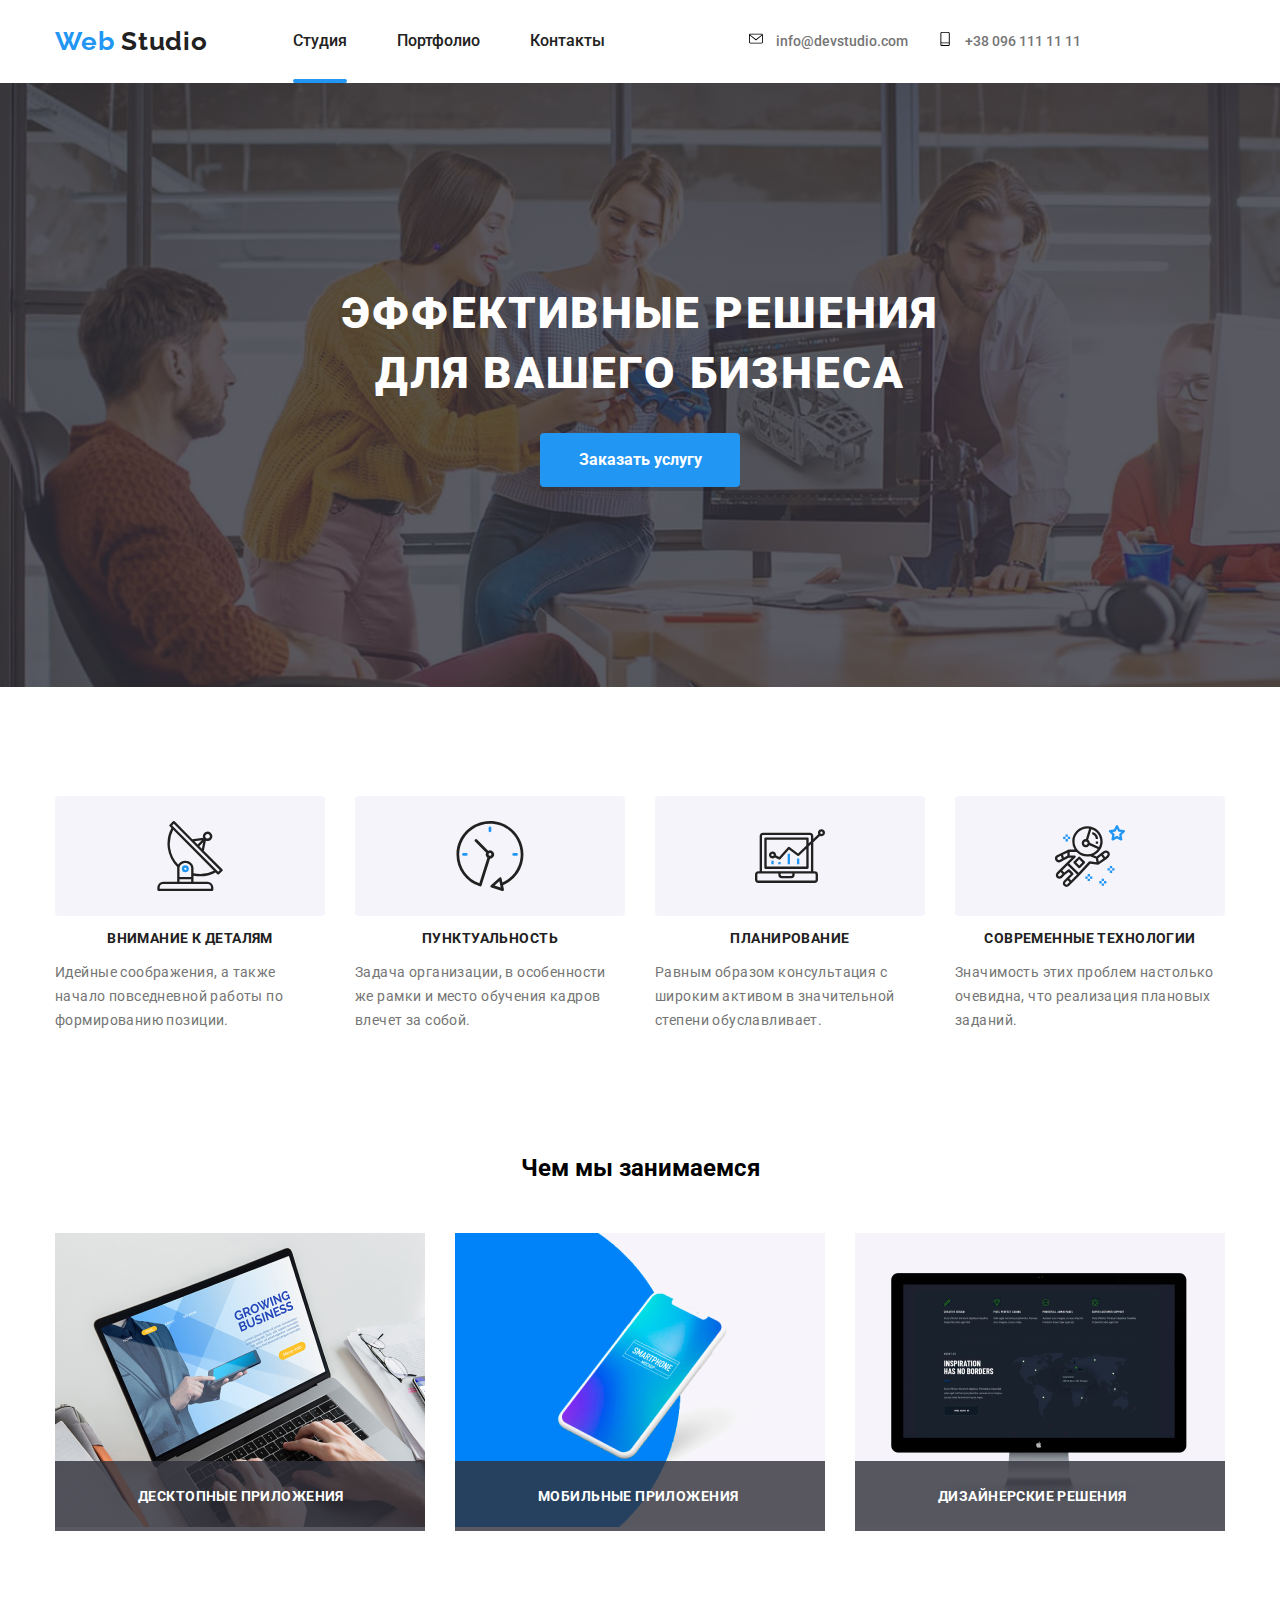
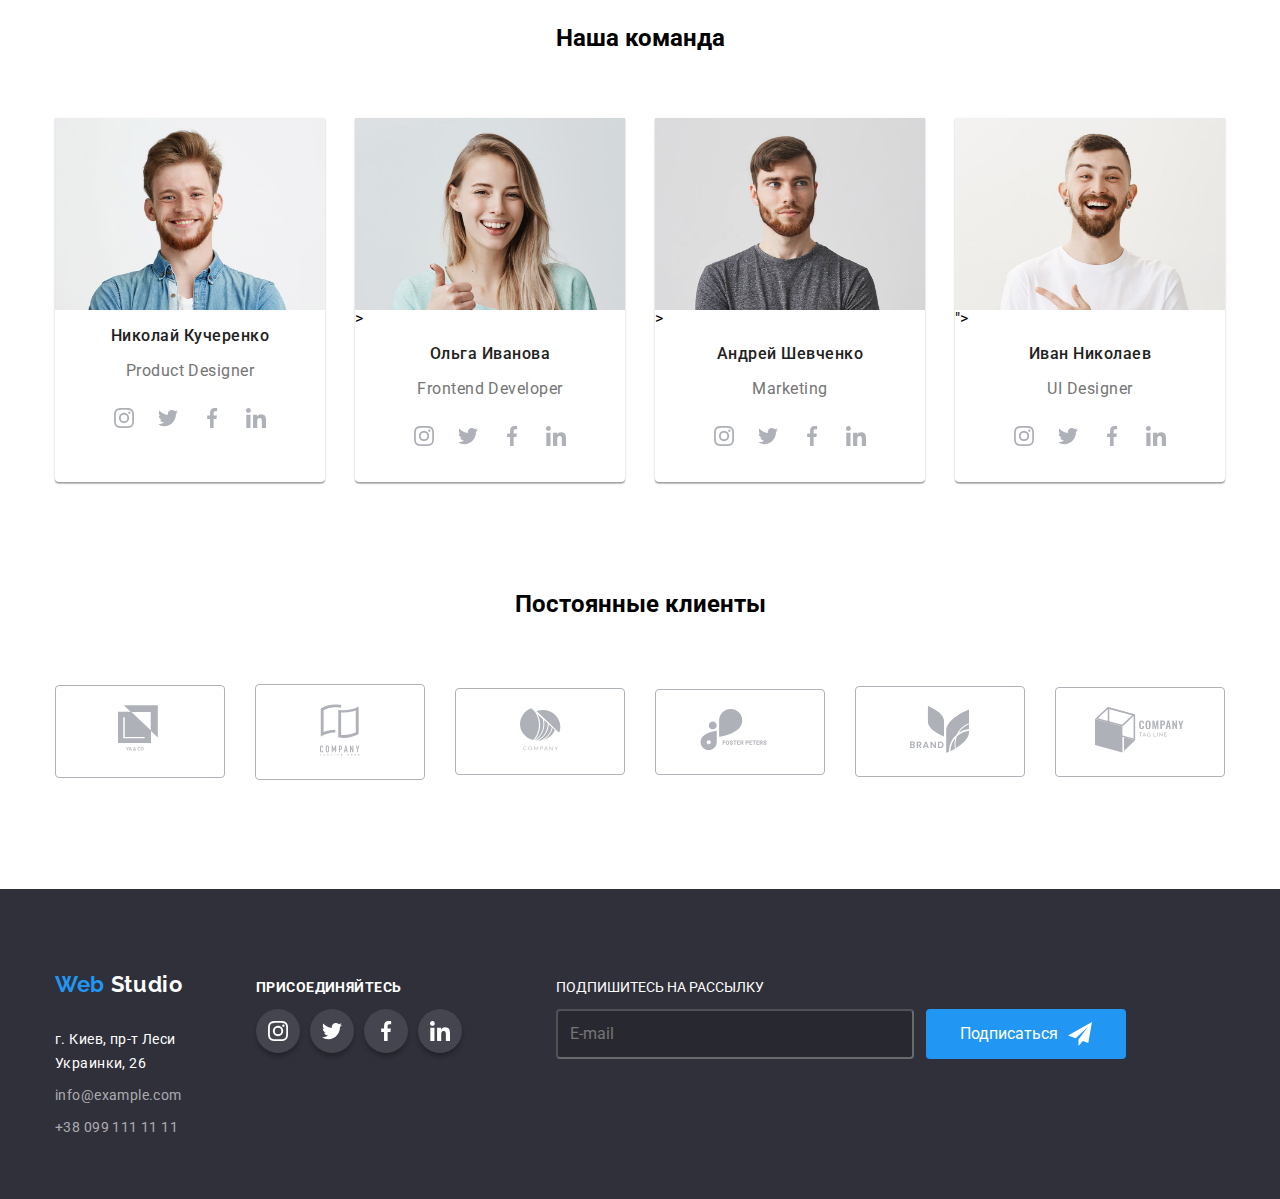
==== commit 363f59b0: "адаптирует картинки для команды и занятий" ====
--- a/index.html
+++ b/index.html
@@ -113,14 +113,38 @@
             <h2 class="h2-title">Чем мы занимаемся </h2>
             <ul class="work list">
                 <li class="work-item">
-                    <a class="work-img" href=""> <img src="./img/img1.png" alt="laptop">
+                    <a class="work-img" href=""> 
+                        <img 
+                        srcset="
+                    ./img/hw8/laptop-294.jpg 294w,
+                    ./img/hw8/laptop@2x.jpg 588w,
+                    "
+                    src="./img/hw8/laptop-294.jpg" 
+                    alt="laptop"
+                    sizes="(min-width: 1200px) 294px">
                     <h3 class="work-title">Десктопные приложения</h3></a>
                 </li>
                 <li class="work-item"> 
-                    <a class="work-img" href=""> <img src="./img/box.png" alt="smartphone"> 
+                    <a class="work-img" href=""> 
+                        <img 
+                        srcset="
+                    ./img/hw8/mobil-294.jpg 294w,
+                    ./img/hw8/mobil@2x.jpg 588w,
+                    "
+                    src="./img/hw8/mobil-294.jpg" 
+                    alt="mobil"
+                    sizes="(min-width: 1200px) 294px"> 
                     <h3 class="work-title">Мобильные приложения</h3></li></a>
                 <li class="work-item"> 
-                    <a class="work-img" href=""> <img src="./img/img.png" alt="monitor"> 
+                    <a class="work-img" href=""> 
+                        <img 
+                        srcset="
+                    ./img/hw8/desktop-294.jpg 294w,
+                    ./img/hw8/desktop@2x.jpg 588w,
+                    "
+                    src="./img/hw8/desktop-294.jpg" 
+                    alt="desktop"
+                    sizes="(min-width: 1200px) 294px"> 
                     <h3 class="work-title">Дизайнерские решения</h3></li></a>
             </ul>
         </section>
@@ -131,7 +155,14 @@
             <h2 class="h2-title">Наша команда</h2>
             <ul class="team list">
                 <li class="team-item"> 
-                    <img class="team-img" src="./img/img(0).png" alt="John Smith">
+                    <img class="team-img" 
+                    srcset="
+                    ./img/hw8/nikolay-320.jpg 320w,
+                    ./img/hw8/nikolay@2x.jpg 640w,
+                    "
+                    src="./img/hw8/nikolay-320.jpg" 
+                    alt="nikolay"
+                    sizes="(min-width: 1200px) 33vw, (min-width: 768px) 50vw, (min-width: 480px) 100vw, 100vw">
                     <h3 class="name">Николай Кучеренко</h3>
                     <p class="function">Product Designer</p> 
                     <!-- список пока не стилизуем, чтобы его было видно визуально -->
@@ -162,7 +193,14 @@
                 
                 
                 <li class="team-item"> 
-                    <img class="team-img" src="./img/img(1).png" alt="Marta Stewart">
+                    <img class="team-img"
+                    srcset="
+                    ./img/hw8/olya-320.jpg 320w,
+                    ./img/hw8/olya@2x.jpg 640w,
+                    "
+                    src="./img/hw8/olya-320.jpg" 
+                    alt="olya"
+                    sizes="(min-width: 1200px) 33vw, (min-width: 768px) 50vw, (min-width: 480px) 100vw, 100vw">>
                     <h3 class="name">Ольга Иванова</h3>
                     <p class="function">Frontend Developer</p> 
                     <!-- список пока не стилизуем, чтобы его было видно визуально -->
@@ -191,7 +229,14 @@
                 </li>
 
                 <li class="team-item"> 
-                    <img class="team-img" src="./img/img(2).png" alt="Robert Jakis">
+                    <img class="team-img"
+                    srcset="
+                    ./img/hw8/andrey-320.jpg 320w,
+                    ./img/hw8/andrey@2x.jpg 640w,
+                    "
+                    src="./img/hw8/andrey-320.jpg" 
+                    alt="andrey"
+                    sizes="(min-width: 1200px) 33vw, (min-width: 768px) 50vw, (min-width: 480px) 100vw, 100vw">>
                     <h3 class="name">Андрей Шевченко</h3>
                     <p class="function">Marketing</p> 
                     <!-- список пока не стилизуем, чтобы его было видно визуально -->
@@ -220,7 +265,14 @@
                 </li>
 
                 <li class="team-item"> 
-                    <img class="team-img" src="./img/img(3).png" alt="Martin Doe">
+                    <img class="team-img" 
+                    srcset="
+                    ./img/hw8/ivan-320.jpg 320w,
+                    ./img/hw8/ivan@2x.jpg 640w,
+                    "
+                    src="./img/hw8/ivan-320.jpg" 
+                    alt="ivan"
+                    sizes="(min-width: 1200px) 33vw, (min-width: 768px) 50vw, (min-width: 480px) 100vw, 100vw">">
                     <h3 class="name">Иван Николаев</h3>
                     <p class="function">UI Designer</p> 
                     <!-- список пока не стилизуем, чтобы его было видно визуально -->
--- a/css/main.min.css
+++ b/css/main.min.css
@@ -3,5 +3,5 @@
  Consolas,  'Liberation Mono',  Menlo,- monospace;font-size:1em}small{font-size:80%}sub,sup{font-size:75%;line-height:0;position:relative;vertical-align:baseline}sub{bottom:-0.25em}sup{top:-0.5em}button,input,optgroup,select,textarea{font-family:inherit;font-size:100%;line-height:1.15;margin:0}button,select{text-transform:none}button,[type='button'],[type='reset'],[type='submit']{-webkit-appearance:button}button::-moz-focus-inner,[type='button']::-moz-focus-inner,[type='reset']::-moz-focus-inner,[type='submit']::-moz-focus-inner{border-style:none;padding:0}button:-moz-focusring,[type='button']:-moz-focusring,[type='reset']:-moz-focusring,[type='submit']:-moz-focusring{outline:1px dotted ButtonText}legend{padding:0}progress{vertical-align:baseline}[type='number']::-webkit-inner-spin-button,[type='number']::-webkit-outer-spin-button{height:auto}[type='search']{-webkit-appearance:textfield;outline-offset:-2px}[type='search']::-webkit-search-decoration{-webkit-appearance:none}::-webkit-file-upload-button{-webkit-appearance:button;font:inherit}summary{display:list-item}.page{background-color:#fff;font-family:"Roboto",sans-serif;-webkit-box-sizing:border-box;box-sizing:border-box}.list{list-style:none;padding:0;margin:0}.link{text-decoration:none}.dn{display:none}.content{padding-left:15px;padding-right:15px;margin-right:auto;margin-left:auto}@media screen and (min-width: 480px){.content{width:480px}}@media screen and (min-width: 768px){.content{width:768px}}@media screen and (min-width: 1200px){.content{width:1200px}}.hero-bgc{max-width:100%;background-repeat:no-repeat;background-position:center;background-image:-webkit-gradient(linear, left top, left bottom, from(rgba(47,48,58,0.8)), to(rgba(47,48,58,0.8))),url(../img/hw4/hero.jpg);background-image:linear-gradient(rgba(47,48,58,0.8), rgba(47,48,58,0.8)),url(../img/hw4/hero.jpg)}.hero{padding:200px 0px;margin-bottom:60px}@media screen and (max-width: 1199px){.hero{padding:118px 0px}}.hero .hero-title{font-family:Roboto;font-weight:900;font-size:44px;line-height:60px;text-align:center;letter-spacing:0.05em;text-transform:uppercase;max-width:696px;margin-left:auto;margin-right:auto;margin-bottom:30px;margin-top:0px;color:#fff}@media screen and (max-width: 1199px){.hero .hero-title{font-size:26px;line-height:42px}}.hero .button-submit{display:block;font-family:Roboto;font-weight:bold;font-size:16px;line-height:30px;text-align:center;margin-left:auto;margin-right:auto;width:200px;color:#fff;background-color:#2196F3;border-radius:4px;border-color:transparent;padding:10px 32px;-webkit-box-shadow:0px 4px rgba(0,0,0,0.15);box-shadow:0px 4px rgba(0,0,0,0.15)}.backdrop{position:fixed;top:0;left:0;width:100%;height:100%;background-color:rgba(33,33,33,0.2);-webkit-transition:all 250ms cubic-bezier(0.4, 0, 0.2, 1);transition:all 250ms cubic-bezier(0.4, 0, 0.2, 1)}.backdrop.is-hidden{opacity:0;pointer-events:none;-webkit-transition:all 250ms cubic-bezier(0.4, 0, 0.2, 1);transition:all 250ms cubic-bezier(0.4, 0, 0.2, 1)}.modal{position:absolute;top:50%;left:50%;-webkit-transform:translate(-50%, -50%);transform:translate(-50%, -50%);min-width:528px;min-height:581px;padding:40px;border-radius:4px;background-color:white;-webkit-box-shadow:0px 2px rgba(0,0,0,0.2),0px 1px rgba(0,0,0,0.14),0px 1px rgba(0,0,0,0.12);box-shadow:0px 2px rgba(0,0,0,0.2),0px 1px rgba(0,0,0,0.14),0px 1px rgba(0,0,0,0.12)}.modal-title{text-align:center;font-size:20px;line-height:23px;letter-spacing:3%;margin-bottom:30px}.modal-fild{position:relative;display:-webkit-box;display:-ms-flexbox;display:flex;-webkit-box-orient:vertical;-webkit-box-direction:normal;-ms-flex-direction:column;flex-direction:column;margin-bottom:28px}.modal-input{padding:12px 42px;border-radius:4px;border:1px solid rgba(33,33,33,0.2);-webkit-transition:200ms ease border;transition:200ms ease border}.modal-input:focus{outline:none;border-color:#2196F3}.modal-label{position:absolute;top:50%;left:42px;-webkit-transform:translateY(-50%);transform:translateY(-50%);font-size:14px;line-height:16px;color:#757575;letter-spacing:0.01em;-webkit-transition:200ms ease all;transition:200ms ease all}.modal-input:not(:placeholder-shown)+.modal-label,.modal-input:focus+.modal-label{-webkit-transform:translate(-26px, -40px);transform:translate(-26px, -40px);color:#2196F3}.modal-icon{position:absolute;top:50%;left:16px;-webkit-transform:translateY(-50%);transform:translateY(-50%);width:18px;height:18px}.modal-input:focus ~ .modal-icon{fill:#2196F3}.modal-comment{position:relative;display:-webkit-box;display:-ms-flexbox;display:flex;-webkit-box-orient:vertical;-webkit-box-direction:normal;-ms-flex-direction:column;flex-direction:column;margin-bottom:20px;font-family:inherit}.comment-label{position:absolute;top:12px;left:16px;-webkit-transform:translateY(-50%);transform:translateY(-50%);font-size:14px;line-height:16px;color:#757575;letter-spacing:0.01em;-webkit-transition:200ms ease all;transition:200ms ease all}.modal-textarea{padding:12px 16px;border-radius:4px;border:1px solid rgba(33,33,33,0.2);-webkit-transition:200ms ease border;transition:200ms ease border}.modal-textarea:not(:placeholder-shown)+.comment-label,.modal-textarea:focus+.comment-label{-webkit-transform:translate(-5px, -33px);transform:translate(-5px, -33px);color:#2196F3}.checkbox{-webkit-appearance:none;-moz-appearance:none;appearance:none;position:absolute}.checkbox-fild{text-align:center;margin-bottom:30px;font-size:14px;line-height:24px;color:#757575}.checkbox-fild,.checkbox-label{display:-webkit-inline-box;display:-ms-inline-flexbox;display:inline-flex;-webkit-box-align:center;-ms-flex-align:center;align-items:center}.checkbox ~ .checkbox-label:before{content:'';display:block;width:15px;height:15px;border:2px solid #212121;border-radius:3px;margin-right:8px}.checkbox:checked ~ .checkbox-label:before{background-color:#2196F3;border-color:transparent;background-image:url(../img/galka.svg);background-size:15px;background-position:center;background-repeat:no-repeat}.agree-link{color:#2196F3;margin-left:5px}.button-submit{display:block;font-family:#757575;font-weight:bold;font-size:16px;line-height:30px;text-align:center;margin-left:auto;margin-right:auto;width:200px;color:#fff;background-color:#2196F3;border-radius:4px;border-color:transparent;padding:10px 32px;-webkit-box-shadow:0px 4px rgba(0,0,0,0.15);box-shadow:0px 4px rgba(0,0,0,0.15)}.button-close{position:absolute;top:0;right:0;width:30px;height:30px;background-image:url(../img/close.svg);background-color:#fff;border-radius:100px;border-color:transparent;background-repeat:no-repeat;background-position:center;-webkit-transform:translate(9px, -9px);transform:translate(9px, -9px);-webkit-box-shadow:0px 2px 1px rgba(0,0,0,0.2),0px 1px 1px rgba(0,0,0,0.14),0px 1px 3px rgba(0,0,0,0.12);box-shadow:0px 2px 1px rgba(0,0,0,0.2),0px 1px 1px rgba(0,0,0,0.14),0px 1px 3px rgba(0,0,0,0.12)}@media screen and (min-width: 768px){.advantages{display:-webkit-box;display:-ms-flexbox;display:flex;-ms-flex-wrap:wrap;flex-wrap:wrap;margin-left:-15px;margin-right:-15px}.advantages .advantages-item{width:calc((100% - 4*15px) / 2);margin:15px}}@media screen and (min-width: 1200px){.advantages{display:-webkit-box;display:-ms-flexbox;display:flex;-ms-flex-wrap:wrap;flex-wrap:wrap;margin-left:-15px;margin-right:-15px}.advantages .advantages-item{width:calc((100% - 8*15px) / 4);margin:15px}}.advantages .pict_position{width:100%;height:120px;padding-top:25px;background-color:#F5F4FA;border-radius:4px;text-align:center}.advantages .pict_position .advantages-icon{width:70px;height:70px}.advantages .section-title{font-family:Roboto;font-weight:bold;font-size:14px;line-height:16px;letter-spacing:0.03em;text-transform:uppercase;color:#212121;text-align:center}.advantages .section-item{font-family:Roboto;font-weight:normal;font-size:14px;line-height:24px;letter-spacing:0.03em;color:#757575;text-align:left;width:270px;margin-left:auto;margin-right:auto;text-align:center}.section-margin{margin-top:60px}@media screen and (min-width: 1200px){.section-margin{margin-top:94px}}@media screen and (max-width: 1200px){.mobi-hidden{display:none}}@media screen and (min-width: 1200px){.work{display:-webkit-box;display:-ms-flexbox;display:flex}.work .work-title{position:absolute;bottom:27px;left:83px;font-family:"Roboto",sans-serif;font-weight:bold;font-size:14px;line-height:16px;letter-spacing:0.03em;text-transform:uppercase;color:#fff;margin-top:0;margin-bottom:0}.work .work-item{position:relative}.work .work-item:not(:last-child){margin-right:30px}.work .work-img{position:relative}.work .work-img::before{content:'';position:absolute;bottom:0;left:0;width:370px;height:70px;background-color:rgba(47,48,58,0.8)}}.h2-title{text-align:center;margin-bottom:50px;margin-top:0px}.team .name{font-family:"Roboto",sans-serif;font-weight:500;font-size:16px;line-height:19px;text-align:center;letter-spacing:0.03em;color:#212121}.team .function{font-family:"Roboto",sans-serif;font-weight:normal;font-size:16px;line-height:19px;text-align:center;letter-spacing:0.03em;color:#757575}.team .social{display:-webkit-box;display:-ms-flexbox;display:flex;-webkit-box-pack:center;-ms-flex-pack:center;justify-content:center}.team .social-item{margin-bottom:24px;width:44px;height:44px}.team .social-item+.team .social-item{margin-left:10px}.team .social-link{display:block;width:44px;height:44px;padding:12px;margin-bottom:24px;border-radius:100px;-webkit-transition-property:background-color;transition-property:background-color;-webkit-transition-duration:250ms;transition-duration:250ms;-webkit-transition-timing-function:cubic-bezier(0.4, 0, 0.2, 1);transition-timing-function:cubic-bezier(0.4, 0, 0.2, 1)}.team .social-link:hover,.team .social-link:focus{background-color:#2196F3;border-radius:100px}.team .social-link:hover svg,.team .social-link:focus svg{fill:#fff}.team .team-img{width:100%}@media screen and (min-width: 768px){.team{display:-webkit-box;display:-ms-flexbox;display:flex;-ms-flex-wrap:wrap;flex-wrap:wrap;-webkit-box-pack:center;-ms-flex-pack:center;justify-content:center;-webkit-box-align:center;-ms-flex-align:center;align-items:center;margin-left:-15px;margin-right:-15px}.team .team-item{width:calc((100% - 4*15px) / 2);margin:15px}}@media screen and (min-width: 1200px){.team{display:-webkit-box;display:-ms-flexbox;display:flex;-ms-flex-wrap:wrap;flex-wrap:wrap;margin-left:-15px;margin-right:-15px}.team .team-item{width:calc((100% - 8*15px) / 4);margin:15px}}.team .team-item{-webkit-box-shadow:0px 2px 1px rgba(0,0,0,0.2),0px 1px 1px rgba(0,0,0,0.14),0px 1px 3px rgba(0,0,0,0.12);box-shadow:0px 2px 1px rgba(0,0,0,0.2),0px 1px 1px rgba(0,0,0,0.14),0px 1px 3px rgba(0,0,0,0.12);border-radius:0px 0px 4px 4px}.team .social-icon{width:20px;height:20px;fill:#AFB1B8;-webkit-transition:fill 250ms cubic-bezier(0.4, 0, 0.2, 1);transition:fill 250ms cubic-bezier(0.4, 0, 0.2, 1)}@media screen and (min-width: 480px){.clients{display:-webkit-box;display:-ms-flexbox;display:flex;-ms-flex-wrap:wrap;flex-wrap:wrap;-webkit-box-pack:center;-ms-flex-pack:center;justify-content:center;-webkit-box-align:center;-ms-flex-align:center;align-items:center;margin-left:-15px;margin-right:-15px}.clients .clients-item{width:calc((100% - 4 * 15px) / 2);margin:15px}}@media screen and (min-width: 768px){.clients{display:-webkit-box;display:-ms-flexbox;display:flex;-ms-flex-wrap:wrap;flex-wrap:wrap;-webkit-box-pack:center;-ms-flex-pack:center;justify-content:center;-webkit-box-align:center;-ms-flex-align:center;align-items:center;margin-left:-15px;margin-right:-15px}.clients .clients-item{width:calc((100% - 6 * 15px) / 3);margin:15px}}@media screen and (min-width: 1200px){.clients{display:-webkit-box;display:-ms-flexbox;display:flex;-ms-flex-wrap:wrap;flex-wrap:wrap;-webkit-box-pack:center;-ms-flex-pack:center;justify-content:center;-webkit-box-align:center;-ms-flex-align:center;align-items:center;margin-left:-15px;margin-right:-15px}.clients .clients-item{width:calc((100% - 12 * 15px) / 6);margin:15px}}.clients-link{display:inline-block;width:100%;border-radius:4px;border:solid #AFB1B8;border-width:1px;text-align:center;padding:19px 0px;-webkit-transition:all 250ms cubic-bezier(0.4, 0, 0.2, 1);transition:all 250ms cubic-bezier(0.4, 0, 0.2, 1)}.clients-link:hover svg,.clients-link:focus svg{fill:#2196F3}.clients-link:hover,.clients-link:focus{border-color:#2196F3}.clients-icon1{width:44px;height:49px;fill:#AFB1B8;-webkit-transition:fill 250ms cubic-bezier(0.4, 0, 0.2, 1);transition:fill 250ms cubic-bezier(0.4, 0, 0.2, 1)}.clients-icon2{width:40px;height:52px;fill:#AFB1B8;-webkit-transition:fill 250ms cubic-bezier(0.4, 0, 0.2, 1);transition:fill 250ms cubic-bezier(0.4, 0, 0.2, 1)}.clients-icon3{width:41px;height:43px;fill:#AFB1B8;-webkit-transition:fill 250ms cubic-bezier(0.4, 0, 0.2, 1);transition:fill 250ms cubic-bezier(0.4, 0, 0.2, 1)}.clients-icon4{width:80px;height:42px;fill:#AFB1B8;-webkit-transition:fill 250ms cubic-bezier(0.4, 0, 0.2, 1);transition:fill 250ms cubic-bezier(0.4, 0, 0.2, 1)}.clients-icon5{width:59px;height:47px;fill:#AFB1B8;-webkit-transition:fill 250ms cubic-bezier(0.4, 0, 0.2, 1);transition:fill 250ms cubic-bezier(0.4, 0, 0.2, 1)}.clients-icon6{width:89px;height:46px;fill:#AFB1B8;-webkit-transition:fill 250ms cubic-bezier(0.4, 0, 0.2, 1);transition:fill 250ms cubic-bezier(0.4, 0, 0.2, 1)}.footer{background-color:#2F303A}@media screen and (min-width: 480px){.footer{padding-bottom:60px;padding-top:60px}.footer .footer-logo{display:inline-block;font-size:22px;line-height:26px;font-family:Raleway;font-weight:bold;letter-spacing:0.03em;text-decoration:none;color:#fff}.footer .logo-color{color:.footer .logo-color accent-color}.footer .footer-contacts{text-align:center}.footer .footer-address{font-family:"Roboto",sans-serif;font-style:normal;font-weight:normal;font-size:14px;line-height:24px;letter-spacing:0.03em;color:#fff}.footer .footer-address-item{margin-top:8px;margin-bottom:0}.footer .tel-mail{display:-webkit-box;display:-ms-flexbox;display:flex;-webkit-box-orient:vertical;-webkit-box-direction:normal;-ms-flex-direction:column;flex-direction:column;-webkit-box-pack:baseline;-ms-flex-pack:baseline;justify-content:baseline}.footer .tel-mail-link{margin-top:8px;color:rgba(255,255,255,0.6)}.footer .connecting{font-family:"Roboto",sans-serif;font-style:normal;font-weight:bold;font-size:14px;line-height:16px;letter-spacing:0.03em;text-transform:uppercase;color:#fff;margin-top:60px}.footer .social{display:-webkit-box;display:-ms-flexbox;display:flex;-webkit-box-pack:center;-ms-flex-pack:center;justify-content:center}.footer .social-item{margin-bottom:24px;width:44px;height:44px}.footer .social-item+.social-item{margin-left:10px}.footer .social-link{display:block;width:44px;height:44px;padding:12px;margin-bottom:24px;border-radius:100px;background:rgba(255,255,255,0.1);-webkit-box-shadow:0px 4px 4px rgba(0,0,0,0.25);box-shadow:0px 4px 4px rgba(0,0,0,0.25);-webkit-transition-property:background-color;transition-property:background-color;-webkit-transition-duration:250ms;transition-duration:250ms;-webkit-transition-timing-function:cubic-bezier(0.4, 0, 0.2, 1);transition-timing-function:cubic-bezier(0.4, 0, 0.2, 1)}.footer .social-link:hover,.footer .social-link:focus{background-color:#2196F3;border-radius:100px}.footer .social-icon{width:20px;height:20px;fill:#fff;-webkit-transition:fill 250ms cubic-bezier(0.4, 0, 0.2, 1);transition:fill 250ms cubic-bezier(0.4, 0, 0.2, 1)}.footer .form{text-align:center}.footer .form-field{display:block}.footer .form-text{display:inline-block;text-align:center;font-family:"Roboto",sans-serif;font-style:Bold;font-size:14px;line-height:16px;text-align:Left;letter-spacing:3%;text-transform:uppercase;color:#fff}.footer .form-input{width:358px;height:50px;padding:18px 12px;border-radius:4px;border-color:rgba(255,255,255,0.3);background-color:rgba(0,0,0,0.15);color:#fff}.footer .form-input:focus .form-label{-webkit-transform:translateY(-5px) translateX(-10px);transform:translateY(-5px) translateX(-10px)}.footer .form-button{display:-webkit-inline-box;display:-ms-inline-flexbox;display:inline-flex;-webkit-box-align:center;-ms-flex-align:center;align-items:center;width:200px;height:50px;background-color:#2196F3;color:#fff;border-radius:4px;border-color:transparent;text-align:center;padding:10px 32px;margin-top:20px}.footer .button-icon{fill:#fff;width:24px;height:24px;margin-left:10px}.footer .dev_border{display:none}}.dn{display:none}.page-header{position:relative}.main-nav{display:-webkit-box;display:-ms-flexbox;display:flex;-webkit-box-align:center;-ms-flex-align:center;align-items:center;-webkit-box-pack:justify;-ms-flex-pack:justify;justify-content:space-between}.logo{font-family:Raleway;font-weight:bold;font-size:24px;line-height:28px;letter-spacing:0.03em;text-decoration:none;color:#212121}@media screen and (min-width: 1200px){.logo{font-size:26px;line-height:31px}}.logo-color{color:#2196F3}.menu-button{display:-webkit-inline-box;display:-ms-inline-flexbox;display:inline-flex;margin:0;padding:0;border:none;outline:none;background-color:transparent}@media screen and (min-width: 768px){.menu-button{display:none}}.menu-button .icon-cross{display:none}.menu-button.is-open .icon-cross{display:block}.menu-button.is-open .icon-menu{display:none}@media screen and (max-width: 767px){.menu-container{display:none;position:absolute;top:100%;left:0;width:100%;padding-top:60px;padding-bottom:60px;background-color:#fff;margin:0;-webkit-box-shadow:0px 1px 3px rgba(0,0,0,0.16),0px 2px 4px rgba(0,0,0,0.08),0px 4px 8px rgba(0,0,0,0.04);box-shadow:0px 1px 3px rgba(0,0,0,0.16),0px 2px 4px rgba(0,0,0,0.08),0px 4px 8px rgba(0,0,0,0.04)}.menu-container.is-open{display:block}.menu-container .nav-link{display:inline-block;position:relative;font-weight:500;padding-top:8px;padding-bottom:8px}.menu-container .nav-link:hover,.menu-container .nav-link:focus{color:#2196F3}.menu-container .nav-item:not(:last-child){margin-bottom:40px}.menu-container .nav-item:last-child{margin-bottom:60px}.menu-container .address-list{text-align:center}.menu-container .address-list .item:not(:last-child){margin-bottom:16px}.menu-container .contacts{display:inline-block;text-align:center}}@media screen and (min-width: 768px){.menu-container{display:-webkit-box;display:-ms-flexbox;display:flex}.menu-container .site-nav{display:-webkit-box;display:-ms-flexbox;display:flex;-webkit-box-pack:center;-ms-flex-pack:center;justify-content:center;-webkit-box-align:center;-ms-flex-align:center;align-items:center;margin-right:84px}.menu-container .nav-item{margin-left:auto;position:relative}.menu-container .nav-item:not(:last-child){margin-right:50px}.menu-container .contacts{font-size:12px;line-height:14px;font-weight:500}.menu-container .address-list{display:-webkit-inline-box;display:-ms-inline-flexbox;display:inline-flex;-webkit-box-orient:vertical;-webkit-box-direction:normal;-ms-flex-direction:column;flex-direction:column;-webkit-box-pack:center;-ms-flex-pack:center;justify-content:center}.menu-container .mail-icon{width:14px;height:14px}.menu-container .nav-link{padding:32px 0px}}@media screen and (min-width: 1200px){.menu-container .address-list{display:-webkit-box;display:-ms-flexbox;display:flex;-webkit-box-orient:horizontal;-webkit-box-direction:normal;-ms-flex-direction:row;flex-direction:row;-webkit-box-pack:center;-ms-flex-pack:center;justify-content:center;-webkit-box-align:center;-ms-flex-align:center;align-items:center}.menu-container .main-nav{display:-webkit-box;display:-ms-flexbox;display:flex;-webkit-box-orient:horizontal;-webkit-box-direction:normal;-ms-flex-direction:row;flex-direction:row;-webkit-box-align:center;-ms-flex-align:center;align-items:center;-webkit-box-pack:justify;-ms-flex-pack:justify;justify-content:space-between}.menu-container .contacts{font-size:14px;line-height:16px}}@media screen and (min-width: 1200px){.menu-container .main-nav{display:-webkit-box;display:-ms-flexbox;display:flex;-webkit-box-align:center;-ms-flex-align:center;align-items:center;-webkit-box-pack:justify;-ms-flex-pack:justify;justify-content:space-between;margin-right:81px}.menu-container .menu-container{margin-left:85px;-webkit-box-flex:1;-ms-flex-positive:1;flex-grow:1}}.menu-container .site-nav{font-family:"Roboto",sans-serif;text-align:center}.menu-container .site-nav .active::after{content:'';position:absolute;bottom:0;left:0;height:4px;width:100%;background-color:#2196F3;border-radius:4px}.menu-container .nav-link{display:inline-block;position:relative;color:#212121;font-family:"Roboto",sans-serif;font-weight:500;text-decoration:none;-webkit-transition-property:color;transition-property:color;-webkit-transition-duration:250ms;transition-duration:250ms;-webkit-transition-timing-function:cubic-bezier(0.4, 0, 0.2, 1);transition-timing-function:cubic-bezier(0.4, 0, 0.2, 1)}.menu-container .nav-link:hover,.menu-container .nav-link:focus{color:#2196F3}.menu-container .contacts{color:#757575;font-style:normal;font-weight:500;-webkit-transition:color 250ms cubic-bezier(0.4, 0, 0.2, 1);transition:color 250ms cubic-bezier(0.4, 0, 0.2, 1)}.menu-container .contacts:hover,.menu-container .contacts:focus{color:#2196F3;fill:#2196F3}.menu-container .contacts:hover svg,.menu-container .contacts:focus svg{fill:#2196F3}.menu-container .mail-icon{width:16px;height:15px;margin-right:10px;-webkit-transition:fill 250ms cubic-bezier(0.4, 0, 0.2, 1);transition:fill 250ms cubic-bezier(0.4, 0, 0.2, 1)}
+ monospace;font-size:1em}small{font-size:80%}sub,sup{font-size:75%;line-height:0;position:relative;vertical-align:baseline}sub{bottom:-0.25em}sup{top:-0.5em}button,input,optgroup,select,textarea{font-family:inherit;font-size:100%;line-height:1.15;margin:0}button,select{text-transform:none}button,[type='button'],[type='reset'],[type='submit']{-webkit-appearance:button}button::-moz-focus-inner,[type='button']::-moz-focus-inner,[type='reset']::-moz-focus-inner,[type='submit']::-moz-focus-inner{border-style:none;padding:0}button:-moz-focusring,[type='button']:-moz-focusring,[type='reset']:-moz-focusring,[type='submit']:-moz-focusring{outline:1px dotted ButtonText}legend{padding:0}progress{vertical-align:baseline}[type='number']::-webkit-inner-spin-button,[type='number']::-webkit-outer-spin-button{height:auto}[type='search']{-webkit-appearance:textfield;outline-offset:-2px}[type='search']::-webkit-search-decoration{-webkit-appearance:none}::-webkit-file-upload-button{-webkit-appearance:button;font:inherit}summary{display:list-item}.page{background-color:#fff;font-family:"Roboto",sans-serif;-webkit-box-sizing:border-box;box-sizing:border-box}.list{list-style:none;padding:0;margin:0}.link{text-decoration:none}.dn{display:none}.content{padding-left:15px;padding-right:15px;margin-right:auto;margin-left:auto}@media screen and (min-width: 480px){.content{width:480px}}@media screen and (min-width: 768px){.content{width:768px}}@media screen and (min-width: 1200px){.content{width:1200px}}.hero-bgc{text-align:center;background-repeat:no-repeat;background-size:cover;background-image:-webkit-gradient(linear, left top, left bottom, from(rgba(47,48,58,0.8)), to(rgba(47,48,58,0.8))),url(../img/hw4/hero.jpg);background-image:linear-gradient(rgba(47,48,58,0.8), rgba(47,48,58,0.8)),url(../img/hw4/hero.jpg)}@media screen and (min-width: 480px){.hero-bgc{max-width:1600px;width:100%}.hero-bgc .hero{margin-left:auto;margin-right:auto}}.hero{padding:200px 0px;margin-bottom:60px}@media screen and (min-width: 480px){.hero{padding:118px 0px;width:480px}}@media screen and (min-width: 768px){.hero{padding:118px 0px;width:768px}}@media screen and (min-width: 1200px){.hero{padding:200px 0px;width:1200px}}.hero .hero-title{font-family:Roboto;font-weight:900;font-size:44px;line-height:60px;text-align:center;letter-spacing:0.05em;text-transform:uppercase;max-width:696px;margin-left:auto;margin-right:auto;margin-bottom:30px;margin-top:0px;color:#fff}@media screen and (max-width: 1199px){.hero .hero-title{font-size:26px;line-height:42px}}.hero .button-submit{display:block;font-family:Roboto;font-weight:bold;font-size:16px;line-height:30px;text-align:center;margin-left:auto;margin-right:auto;width:200px;color:#fff;background-color:#2196F3;border-radius:4px;border-color:transparent;padding:10px 32px;-webkit-box-shadow:0px 4px rgba(0,0,0,0.15);box-shadow:0px 4px rgba(0,0,0,0.15)}.backdrop{position:fixed;top:0;left:0;width:100%;height:100%;background-color:rgba(33,33,33,0.2);-webkit-transition:all 250ms cubic-bezier(0.4, 0, 0.2, 1);transition:all 250ms cubic-bezier(0.4, 0, 0.2, 1)}.backdrop.is-hidden{opacity:0;pointer-events:none;-webkit-transition:all 250ms cubic-bezier(0.4, 0, 0.2, 1);transition:all 250ms cubic-bezier(0.4, 0, 0.2, 1)}.modal{position:absolute;top:50%;left:50%;-webkit-transform:translate(-50%, -50%);transform:translate(-50%, -50%);min-width:528px;min-height:581px;padding:40px;border-radius:4px;background-color:white;-webkit-box-shadow:0px 2px rgba(0,0,0,0.2),0px 1px rgba(0,0,0,0.14),0px 1px rgba(0,0,0,0.12);box-shadow:0px 2px rgba(0,0,0,0.2),0px 1px rgba(0,0,0,0.14),0px 1px rgba(0,0,0,0.12)}.modal-title{text-align:center;font-size:20px;line-height:23px;letter-spacing:3%;margin-bottom:30px}.modal-fild{position:relative;display:-webkit-box;display:-ms-flexbox;display:flex;-webkit-box-orient:vertical;-webkit-box-direction:normal;-ms-flex-direction:column;flex-direction:column;margin-bottom:28px}.modal-input{padding:12px 42px;border-radius:4px;border:1px solid rgba(33,33,33,0.2);-webkit-transition:200ms ease border;transition:200ms ease border}.modal-input:focus{outline:none;border-color:#2196F3}.modal-label{position:absolute;top:50%;left:42px;-webkit-transform:translateY(-50%);transform:translateY(-50%);font-size:14px;line-height:16px;color:#757575;letter-spacing:0.01em;-webkit-transition:200ms ease all;transition:200ms ease all}.modal-input:not(:placeholder-shown)+.modal-label,.modal-input:focus+.modal-label{-webkit-transform:translate(-26px, -40px);transform:translate(-26px, -40px);color:#2196F3}.modal-icon{position:absolute;top:50%;left:16px;-webkit-transform:translateY(-50%);transform:translateY(-50%);width:18px;height:18px}.modal-input:focus ~ .modal-icon{fill:#2196F3}.modal-comment{position:relative;display:-webkit-box;display:-ms-flexbox;display:flex;-webkit-box-orient:vertical;-webkit-box-direction:normal;-ms-flex-direction:column;flex-direction:column;margin-bottom:20px;font-family:inherit}.comment-label{position:absolute;top:12px;left:16px;-webkit-transform:translateY(-50%);transform:translateY(-50%);font-size:14px;line-height:16px;color:#757575;letter-spacing:0.01em;-webkit-transition:200ms ease all;transition:200ms ease all}.modal-textarea{padding:12px 16px;border-radius:4px;border:1px solid rgba(33,33,33,0.2);-webkit-transition:200ms ease border;transition:200ms ease border}.modal-textarea:not(:placeholder-shown)+.comment-label,.modal-textarea:focus+.comment-label{-webkit-transform:translate(-5px, -33px);transform:translate(-5px, -33px);color:#2196F3}.checkbox{-webkit-appearance:none;-moz-appearance:none;appearance:none;position:absolute}.checkbox-fild{text-align:center;margin-bottom:30px;font-size:14px;line-height:24px;color:#757575}.checkbox-fild,.checkbox-label{display:-webkit-inline-box;display:-ms-inline-flexbox;display:inline-flex;-webkit-box-align:center;-ms-flex-align:center;align-items:center}.checkbox ~ .checkbox-label:before{content:'';display:block;width:15px;height:15px;border:2px solid #212121;border-radius:3px;margin-right:8px}.checkbox:checked ~ .checkbox-label:before{background-color:#2196F3;border-color:transparent;background-image:url(../img/galka.svg);background-size:15px;background-position:center;background-repeat:no-repeat}.agree-link{color:#2196F3;margin-left:5px}.button-submit{display:block;font-family:#757575;font-weight:bold;font-size:16px;line-height:30px;text-align:center;margin-left:auto;margin-right:auto;width:200px;color:#fff;background-color:#2196F3;border-radius:4px;border-color:transparent;padding:10px 32px;-webkit-box-shadow:0px 4px rgba(0,0,0,0.15);box-shadow:0px 4px rgba(0,0,0,0.15)}.button-close{position:absolute;top:0;right:0;width:30px;height:30px;background-image:url(../img/close.svg);background-color:#fff;border-radius:100px;border-color:transparent;background-repeat:no-repeat;background-position:center;-webkit-transform:translate(9px, -9px);transform:translate(9px, -9px);-webkit-box-shadow:0px 2px 1px rgba(0,0,0,0.2),0px 1px 1px rgba(0,0,0,0.14),0px 1px 3px rgba(0,0,0,0.12);box-shadow:0px 2px 1px rgba(0,0,0,0.2),0px 1px 1px rgba(0,0,0,0.14),0px 1px 3px rgba(0,0,0,0.12)}@media screen and (min-width: 768px){.advantages{display:-webkit-box;display:-ms-flexbox;display:flex;-ms-flex-wrap:wrap;flex-wrap:wrap;margin-left:-15px;margin-right:-15px}.advantages .advantages-item{width:calc((100% - 4*15px) / 2);margin:15px}}@media screen and (min-width: 1200px){.advantages{display:-webkit-box;display:-ms-flexbox;display:flex;-ms-flex-wrap:wrap;flex-wrap:wrap;margin-left:-15px;margin-right:-15px}.advantages .advantages-item{width:calc((100% - 8*15px) / 4);margin:15px}}.advantages .pict_position{width:100%;height:120px;padding-top:25px;background-color:#F5F4FA;border-radius:4px;text-align:center}.advantages .pict_position .advantages-icon{width:70px;height:70px}.advantages .section-title{font-family:Roboto;font-weight:bold;font-size:14px;line-height:16px;letter-spacing:0.03em;text-transform:uppercase;color:#212121;text-align:center}.advantages .section-item{font-family:Roboto;font-weight:normal;font-size:14px;line-height:24px;letter-spacing:0.03em;color:#757575;text-align:left;margin-left:0;margin-right:0}.section-margin{margin-top:60px}@media screen and (min-width: 1200px){.section-margin{margin-top:94px}}@media screen and (max-width: 1199px){.mobi-hidden{display:none}}@media screen and (min-width: 1200px){.work{display:-webkit-box;display:-ms-flexbox;display:flex;-webkit-box-pack:center;-ms-flex-pack:center;justify-content:center}.work .work-title{position:absolute;bottom:27px;left:83px;font-family:"Roboto",sans-serif;font-weight:bold;font-size:14px;line-height:16px;letter-spacing:0.03em;text-transform:uppercase;color:#fff;margin-top:0;margin-bottom:0}.work .work-item{position:relative}.work .work-item:not(:last-child){margin-right:30px}.work .work-img{position:relative;max-width:100%}.work .work-img::before{content:'';position:absolute;bottom:0;left:0;width:370px;height:70px;background-color:rgba(47,48,58,0.8)}}.h2-title{text-align:center;margin-bottom:50px;margin-top:0px}.team .name{font-family:"Roboto",sans-serif;font-weight:500;font-size:16px;line-height:19px;text-align:center;letter-spacing:0.03em;color:#212121}.team .function{font-family:"Roboto",sans-serif;font-weight:normal;font-size:16px;line-height:19px;text-align:center;letter-spacing:0.03em;color:#757575}.team .social{display:-webkit-box;display:-ms-flexbox;display:flex;-webkit-box-pack:center;-ms-flex-pack:center;justify-content:center}.team .social-item{margin-bottom:24px;width:44px;height:44px}.team .social-item+.team .social-item{margin-left:10px}.team .social-link{display:block;width:44px;height:44px;padding:12px;margin-bottom:24px;border-radius:100px;-webkit-transition-property:background-color;transition-property:background-color;-webkit-transition-duration:250ms;transition-duration:250ms;-webkit-transition-timing-function:cubic-bezier(0.4, 0, 0.2, 1);transition-timing-function:cubic-bezier(0.4, 0, 0.2, 1)}.team .social-link:hover,.team .social-link:focus{background-color:#2196F3;border-radius:100px}.team .social-link:hover svg,.team .social-link:focus svg{fill:#fff}.team .team-img{display:block;max-width:100%;height:auto}@media screen and (min-width: 768px){.team{display:-webkit-box;display:-ms-flexbox;display:flex;-ms-flex-wrap:wrap;flex-wrap:wrap;-webkit-box-pack:center;-ms-flex-pack:center;justify-content:center;margin-left:-15px;margin-right:-15px}.team .team-item{width:calc((100% - 4*15px) / 2);margin:15px}}@media screen and (min-width: 1200px){.team{display:-webkit-box;display:-ms-flexbox;display:flex;-ms-flex-wrap:wrap;flex-wrap:wrap;margin-left:-15px;margin-right:-15px}.team .team-item{width:calc((100% - 8*15px) / 4);margin:15px}}.team .team-item{-webkit-box-shadow:0px 2px 1px rgba(0,0,0,0.2),0px 1px 1px rgba(0,0,0,0.14),0px 1px 3px rgba(0,0,0,0.12);box-shadow:0px 2px 1px rgba(0,0,0,0.2),0px 1px 1px rgba(0,0,0,0.14),0px 1px 3px rgba(0,0,0,0.12);border-radius:0px 0px 4px 4px}.team .social-icon{width:20px;height:20px;fill:#AFB1B8;-webkit-transition:fill 250ms cubic-bezier(0.4, 0, 0.2, 1);transition:fill 250ms cubic-bezier(0.4, 0, 0.2, 1)}.clients{display:-webkit-box;display:-ms-flexbox;display:flex;-ms-flex-wrap:wrap;flex-wrap:wrap;-webkit-box-pack:center;-ms-flex-pack:center;justify-content:center;-webkit-box-align:center;-ms-flex-align:center;align-items:center;margin-left:-15px;margin-right:-15px}.clients .clients-item{width:calc((100% - 4 * 15px) / 2);margin:15px}@media screen and (min-width: 768px){.clients{display:-webkit-box;display:-ms-flexbox;display:flex;-ms-flex-wrap:wrap;flex-wrap:wrap;-webkit-box-pack:center;-ms-flex-pack:center;justify-content:center;-webkit-box-align:center;-ms-flex-align:center;align-items:center;margin-left:-15px;margin-right:-15px}.clients .clients-item{width:calc((100% - 6 * 15px) / 3);margin:15px}}@media screen and (min-width: 1200px){.clients{display:-webkit-box;display:-ms-flexbox;display:flex;-ms-flex-wrap:wrap;flex-wrap:wrap;-webkit-box-pack:center;-ms-flex-pack:center;justify-content:center;-webkit-box-align:center;-ms-flex-align:center;align-items:center;margin-left:-15px;margin-right:-15px}.clients .clients-item{width:calc((100% - 12 * 15px) / 6);margin:15px}}.clients-link{display:inline-block;width:100%;border-radius:4px;border:solid #AFB1B8;border-width:1px;text-align:center;padding:19px 0px;-webkit-transition:all 250ms cubic-bezier(0.4, 0, 0.2, 1);transition:all 250ms cubic-bezier(0.4, 0, 0.2, 1)}.clients-link:hover svg,.clients-link:focus svg{fill:#2196F3}.clients-link:hover,.clients-link:focus{border-color:#2196F3}.clients-icon1{width:44px;height:49px;fill:#AFB1B8;-webkit-transition:fill 250ms cubic-bezier(0.4, 0, 0.2, 1);transition:fill 250ms cubic-bezier(0.4, 0, 0.2, 1)}.clients-icon2{width:40px;height:52px;fill:#AFB1B8;-webkit-transition:fill 250ms cubic-bezier(0.4, 0, 0.2, 1);transition:fill 250ms cubic-bezier(0.4, 0, 0.2, 1)}.clients-icon3{width:41px;height:43px;fill:#AFB1B8;-webkit-transition:fill 250ms cubic-bezier(0.4, 0, 0.2, 1);transition:fill 250ms cubic-bezier(0.4, 0, 0.2, 1)}.clients-icon4{width:80px;height:42px;fill:#AFB1B8;-webkit-transition:fill 250ms cubic-bezier(0.4, 0, 0.2, 1);transition:fill 250ms cubic-bezier(0.4, 0, 0.2, 1)}.clients-icon5{width:59px;height:47px;fill:#AFB1B8;-webkit-transition:fill 250ms cubic-bezier(0.4, 0, 0.2, 1);transition:fill 250ms cubic-bezier(0.4, 0, 0.2, 1)}.clients-icon6{width:89px;height:46px;fill:#AFB1B8;-webkit-transition:fill 250ms cubic-bezier(0.4, 0, 0.2, 1);transition:fill 250ms cubic-bezier(0.4, 0, 0.2, 1)}.footer{background-color:#2F303A;padding-bottom:60px;padding-top:60px}.footer .footer-logo{display:inline-block;font-size:22px;line-height:26px;font-family:Raleway;font-weight:bold;letter-spacing:0.03em;text-decoration:none;color:#fff}.footer .logo-color{color:.footer .logo-color accent-color}.footer .footer-contacts{text-align:center}.footer .footer-address{font-family:"Roboto",sans-serif;font-style:normal;font-weight:normal;font-size:14px;line-height:24px;letter-spacing:0.03em;color:#fff}.footer .footer-address-item{margin-top:8px;margin-bottom:0}.footer .tel-mail{display:-webkit-box;display:-ms-flexbox;display:flex;-webkit-box-orient:vertical;-webkit-box-direction:normal;-ms-flex-direction:column;flex-direction:column;-webkit-box-pack:baseline;-ms-flex-pack:baseline;justify-content:baseline}.footer .tel-mail-link{margin-top:8px;color:rgba(255,255,255,0.6)}.footer .connecting{font-family:"Roboto",sans-serif;font-style:normal;font-weight:bold;font-size:14px;line-height:16px;letter-spacing:0.03em;text-transform:uppercase;color:#fff;margin-top:60px}.footer .social{display:-webkit-box;display:-ms-flexbox;display:flex;-webkit-box-pack:center;-ms-flex-pack:center;justify-content:center}.footer .social-item{margin-bottom:24px;width:44px;height:44px}.footer .social-item+.social-item{margin-left:10px}.footer .social-link{display:block;width:44px;height:44px;padding:12px;margin-bottom:24px;border-radius:100px;background:rgba(255,255,255,0.1);-webkit-box-shadow:0px 4px 4px rgba(0,0,0,0.25);box-shadow:0px 4px 4px rgba(0,0,0,0.25);-webkit-transition-property:background-color;transition-property:background-color;-webkit-transition-duration:250ms;transition-duration:250ms;-webkit-transition-timing-function:cubic-bezier(0.4, 0, 0.2, 1);transition-timing-function:cubic-bezier(0.4, 0, 0.2, 1)}.footer .social-link:hover,.footer .social-link:focus{background-color:#2196F3;border-radius:100px}.footer .social-icon{width:20px;height:20px;fill:#fff;-webkit-transition:fill 250ms cubic-bezier(0.4, 0, 0.2, 1);transition:fill 250ms cubic-bezier(0.4, 0, 0.2, 1)}.footer .form{text-align:center}.footer .form-field{display:block}.footer .form-text{display:inline-block;text-align:center;font-family:"Roboto",sans-serif;font-style:Bold;font-size:14px;line-height:16px;text-align:Left;letter-spacing:3%;text-transform:uppercase;color:#fff}.footer .form-input{width:358px;height:50px;padding:18px 12px;border-radius:4px;border-color:rgba(255,255,255,0.3);background-color:rgba(0,0,0,0.15);color:#fff}.footer .form-input:focus .form-label{-webkit-transform:translateY(-5px) translateX(-10px);transform:translateY(-5px) translateX(-10px)}.footer .form-button{display:-webkit-inline-box;display:-ms-inline-flexbox;display:inline-flex;-webkit-box-align:center;-ms-flex-align:center;align-items:center;width:200px;height:50px;background-color:#2196F3;color:#fff;border-radius:4px;border-color:transparent;text-align:center;padding:10px 32px;margin-top:20px}.footer .button-icon{fill:#fff;width:24px;height:24px;margin-left:10px}.footer .dev_border{display:none}@media screen and (min-width: 768px){.footer .footer-contacts{display:-webkit-box;display:-ms-flexbox;display:flex;-ms-flex-wrap:wrap;flex-wrap:wrap;-ms-flex-pack:distribute;justify-content:space-around;-webkit-box-align:baseline;-ms-flex-align:baseline;align-items:baseline}.footer .form{width:100%}.footer .connecting{margin-top:0}}@media screen and (min-width: 1200px){.footer .footer-contacts{display:-webkit-box;display:-ms-flexbox;display:flex;-ms-flex-wrap:nowrap;flex-wrap:nowrap}.footer .column-one{width:231px;text-align:left;margin-right:69px}.footer .column-two{display:-webkit-box;display:-ms-flexbox;display:flex;-webkit-box-orient:vertical;-webkit-box-direction:normal;-ms-flex-direction:column;flex-direction:column;-webkit-box-pack:start;-ms-flex-pack:start;justify-content:flex-start;text-align:left;margin-right:94px}.footer .form{text-align:left}.footer .form-field{display:block}.footer .form-position{display:-webkit-box;display:-ms-flexbox;display:flex;-webkit-box-align:center;-ms-flex-align:center;align-items:center}.footer .form-button{margin-top:0;margin-left:12px}}.backdrop{position:fixed;top:0;left:0;width:100%;height:100%;background-color:rgba(33,33,33,0.2);-webkit-transition:all 250ms cubic-bezier(0.4, 0, 0.2, 1);transition:all 250ms cubic-bezier(0.4, 0, 0.2, 1)}.backdrop.is-hidden{opacity:0;pointer-events:none;-webkit-transition:all 250ms cubic-bezier(0.4, 0, 0.2, 1);transition:all 250ms cubic-bezier(0.4, 0, 0.2, 1)}@media screen and (min-width: 480px){.backdrop{padding:93px 15px;overflow-y:scroll}}.modal{background-color:white;-webkit-box-shadow:0px 2px rgba(0,0,0,0.2),0px 1px rgba(0,0,0,0.14),0px 1px rgba(0,0,0,0.12);box-shadow:0px 2px rgba(0,0,0,0.2),0px 1px rgba(0,0,0,0.14),0px 1px rgba(0,0,0,0.12)}@media screen and (min-width: 480px){.modal{position:relative;max-width:528px}}@media screen and (min-width: 768px){.modal{position:absolute;top:50%;left:50%;-webkit-transform:translate(-50%, -50%);transform:translate(-50%, -50%);max-width:528px;padding:40px;border-radius:4px}}.modal-title{text-align:center;font-size:20px;line-height:23px;letter-spacing:3%;margin-bottom:30px}.modal-fild{position:relative;display:-webkit-box;display:-ms-flexbox;display:flex;-webkit-box-orient:vertical;-webkit-box-direction:normal;-ms-flex-direction:column;flex-direction:column;margin-bottom:28px}.modal-input{padding:12px 42px;border-radius:4px;border:1px solid rgba(33,33,33,0.2);-webkit-transition:200ms ease border;transition:200ms ease border}.modal-input:focus{outline:none;border-color:#2196F3}.modal-label{position:absolute;top:50%;left:42px;-webkit-transform:translateY(-50%);transform:translateY(-50%);font-size:14px;line-height:16px;color:#757575;letter-spacing:0.01em;-webkit-transition:200ms ease all;transition:200ms ease all}.modal-input:not(:placeholder-shown)+.modal-label,.modal-input:focus+.modal-label{-webkit-transform:translate(-26px, -40px);transform:translate(-26px, -40px);color:#2196F3}.modal-icon{position:absolute;top:50%;left:16px;-webkit-transform:translateY(-50%);transform:translateY(-50%);width:18px;height:18px}.modal-input:focus ~ .modal-icon{fill:#2196F3}.modal-comment{position:relative;display:-webkit-box;display:-ms-flexbox;display:flex;-webkit-box-orient:vertical;-webkit-box-direction:normal;-ms-flex-direction:column;flex-direction:column;margin-bottom:20px;font-family:inherit}.comment-label{position:absolute;top:12px;left:16px;-webkit-transform:translateY(-50%);transform:translateY(-50%);font-size:14px;line-height:16px;color:#757575;letter-spacing:0.01em;-webkit-transition:200ms ease all;transition:200ms ease all}.modal-textarea{padding:12px 16px;border-radius:4px;border:1px solid rgba(33,33,33,0.2);-webkit-transition:200ms ease border;transition:200ms ease border}.modal-textarea:not(:placeholder-shown)+.comment-label,.modal-textarea:focus+.comment-label{-webkit-transform:translate(-5px, -33px);transform:translate(-5px, -33px);color:#2196F3}.checkbox{-webkit-appearance:none;-moz-appearance:none;appearance:none;position:absolute}.checkbox-fild{text-align:center;margin-bottom:30px;font-size:14px;line-height:24px;color:#757575}.checkbox-fild,.checkbox-label{display:-webkit-inline-box;display:-ms-inline-flexbox;display:inline-flex;-webkit-box-align:center;-ms-flex-align:center;align-items:center}.checkbox ~ .checkbox-label:before{content:'';display:block;width:15px;height:15px;border:2px solid #212121;border-radius:3px;margin-right:8px}.checkbox:checked ~ .checkbox-label:before{background-color:#2196F3;border-color:transparent;background-image:url(../img/galka.svg);background-size:15px;background-position:center;background-repeat:no-repeat}.agree-link{color:#2196F3;margin-left:5px}.button-submit{display:block;font-family:#757575;font-weight:bold;font-size:16px;line-height:30px;text-align:center;margin-left:auto;margin-right:auto;width:200px;color:#fff;background-color:#2196F3;border-radius:4px;border-color:transparent;padding:10px 32px;-webkit-box-shadow:0px 4px rgba(0,0,0,0.15);box-shadow:0px 4px rgba(0,0,0,0.15)}.button-close{position:absolute;top:0;right:0;width:30px;height:30px;background-image:url(../img/close.svg);background-color:#fff;border-radius:100px;border-color:transparent;background-repeat:no-repeat;background-position:center;-webkit-transform:translate(9px, -9px);transform:translate(9px, -9px);-webkit-box-shadow:0px 2px 1px rgba(0,0,0,0.2),0px 1px 1px rgba(0,0,0,0.14),0px 1px 3px rgba(0,0,0,0.12);box-shadow:0px 2px 1px rgba(0,0,0,0.2),0px 1px 1px rgba(0,0,0,0.14),0px 1px 3px rgba(0,0,0,0.12)}@media screen and (max-width: 768px){.button-close{-webkit-transform:translate(-8px, 8px);transform:translate(-8px, 8px)}}.radio{display:-webkit-box;display:-ms-flexbox;display:flex;-ms-flex-wrap:wrap;flex-wrap:wrap;-webkit-box-pack:left;-ms-flex-pack:left;justify-content:left;margin-bottom:40px}.radio-button{-webkit-appearance:none;-moz-appearance:none;appearance:none;position:absolute}.radio-item{font-family:#757575;font-style:normal;font-weight:500;font-size:16px;line-height:26px;text-align:center;letter-spacing:0.03em;color:#212121;background-color:#F5F4FA;border-radius:4px;border:transparent;padding:6px 22px;height:38px;margin-top:8px;margin-bottom:8px;-webkit-transition:all 250ms cubic-bezier(0.4, 0, 0.2, 1);transition:all 250ms cubic-bezier(0.4, 0, 0.2, 1)}.radio .radio-item:not(:last-child){margin-right:8px}.radio .radio-item:hover,.radio .radio-item:focus{background-color:#2196F3;color:#fff}@media screen and (min-width: 768px){.radio{display:-webkit-box;display:-ms-flexbox;display:flex;-ms-flex-wrap:nowrap;flex-wrap:nowrap;-webkit-box-pack:center;-ms-flex-pack:center;justify-content:center}}.dn{display:none}.projects .card{display:block;width:100%;margin-bottom:30px;border:1px solid #EEEEEE}.projects .card:hover,.projects .card:focus{-webkit-box-shadow:0px 1px 4px rgba(0,0,0,0.16),0px 0px 4px rgba(0,0,0,0.06),0px 0px 4px rgba(0,0,0,0.25);box-shadow:0px 1px 4px rgba(0,0,0,0.16),0px 0px 4px rgba(0,0,0,0.06),0px 0px 4px rgba(0,0,0,0.25);border-radius:0px 6px 4px 4px}.projects .card-link{display:block;position:relative}.projects .projects-img{width:100%}.projects .card-link img{display:block}.projects .projects-modal{position:relative;overflow:hidden}.projects .projects-modal:hover .card-text{-webkit-transform:translateY(-100%) translateX(0);transform:translateY(-100%) translateX(0);opacity:1}.projects .card-text{position:absolute;font-size:18px;line-height:1.55;color:#fff;background:rgba(33,150,243,0.9);padding-left:24px;padding-right:24px;padding-top:63px;padding-bottom:63px;height:100%;width:100%;margin:0;top:100%;opacity:0;-webkit-transition:all 250ms cubic-bezier(0.4, 0, 0.2, 1);transition:all 250ms cubic-bezier(0.4, 0, 0.2, 1)}.projects .projects-title{font-family:#757575;font-style:normal;font-weight:bold;font-size:18px;line-height:2;letter-spacing:0.06em;color:#212121;margin-top:20px;text-align:left;padding-left:24px;padding-right:24px}.projects .projects-item{font-family:#757575;font-style:normal;font-weight:normal;font-size:16px;line-height:1.87;letter-spacing:0.03em;color:#757575;padding-left:24px;padding-right:24px}@media screen and (min-width: 768px){.projects{display:-webkit-box;display:-ms-flexbox;display:flex;-ms-flex-wrap:wrap;flex-wrap:wrap}.projects .card{width:calc((100% - 4*15px) / 2);margin:15px}}@media screen and (min-width: 1200px){.projects{display:-webkit-box;display:-ms-flexbox;display:flex;-ms-flex-wrap:wrap;flex-wrap:wrap}.projects .card{width:calc((100% - 6*15px) / 3);margin:15px;border:1px solid #EEEEEE;margin-bottom:30px;display:block}.projects .card:hover,.projects .card:focus{-webkit-box-shadow:0px 1px 4px rgba(0,0,0,0.16),0px 0px 4px rgba(0,0,0,0.06),0px 0px 4px rgba(0,0,0,0.25);box-shadow:0px 1px 4px rgba(0,0,0,0.16),0px 0px 4px rgba(0,0,0,0.06),0px 0px 4px rgba(0,0,0,0.25);border-radius:0px 6px 4px 4px}.projects .card:nth-child(3n){margin-right:0}.projects .card:nth-last-child(-n+3){margin-bottom:0}}.page-header{position:relative}.main-nav{display:-webkit-box;display:-ms-flexbox;display:flex;-webkit-box-align:center;-ms-flex-align:center;align-items:center;-webkit-box-pack:justify;-ms-flex-pack:justify;justify-content:space-between}.logo{font-family:Raleway;font-weight:bold;font-size:24px;line-height:28px;letter-spacing:0.03em;text-decoration:none;color:#212121}@media screen and (min-width: 1200px){.logo{font-size:26px;line-height:31px}}.logo-color{color:#2196F3}.menu-button{display:-webkit-inline-box;display:-ms-inline-flexbox;display:inline-flex;margin:0;padding:0;border:none;outline:none;background-color:transparent}@media screen and (min-width: 768px){.menu-button{display:none}}.menu-button .icon-cross{display:none}.menu-button.is-open .icon-cross{display:block}.menu-button.is-open .icon-menu{display:none}.menu-container{position:absolute;top:100%;left:0;background-color:#fff;margin:0}@media screen and (max-width: 767px){.menu-container{display:none;padding-top:60px;padding-bottom:60px;z-index:10;max-width:583px;width:100%}.menu-container.is-open{display:block}.menu-container .nav-link{display:inline-block;position:relative;font-weight:500;padding-top:8px;padding-bottom:8px}.menu-container .nav-link:hover,.menu-container .nav-link:focus{color:#2196F3}.menu-container .nav-item:not(:last-child){margin-bottom:40px}.menu-container .nav-item:last-child{margin-bottom:60px}.menu-container .address-list{text-align:center}.menu-container .address-list .item:not(:last-child){margin-bottom:16px}.menu-container .contacts{display:inline-block;text-align:center}}@media screen and (min-width: 768px){.menu-container{position:relative;display:-webkit-box;display:-ms-flexbox;display:flex;-webkit-box-align:center;-ms-flex-align:center;align-items:center;padding-top:0;padding-bottom:0;margin-left:81px;-webkit-box-pack:justify;-ms-flex-pack:justify;justify-content:space-between}.menu-container .site-nav{display:-webkit-box;display:-ms-flexbox;display:flex;-webkit-box-align:center;-ms-flex-align:center;align-items:center}.menu-container .nav-item{margin-left:auto;position:relative}.menu-container .nav-item:not(:last-child){margin-bottom:0}.menu-container .nav-item:last-child{margin-bottom:0}.menu-container .nav-item:not(:last-child){margin-right:50px}.menu-container .contacts{font-size:12px;line-height:14px;font-weight:500}.menu-container .address-list{display:-webkit-inline-box;display:-ms-inline-flexbox;display:inline-flex;-webkit-box-orient:vertical;-webkit-box-direction:normal;-ms-flex-direction:column;flex-direction:column;-webkit-box-pack:center;-ms-flex-pack:center;justify-content:center}.menu-container .mail-icon{width:14px;height:14px}.menu-container .nav-link{padding:32px 0px}}@media screen and (min-width: 1200px){.menu-container{margin-left:85px}.menu-container .address-list{display:-webkit-box;display:-ms-flexbox;display:flex;-webkit-box-orient:horizontal;-webkit-box-direction:normal;-ms-flex-direction:row;flex-direction:row;margin-left:auto;margin-right:auto;-webkit-box-align:center;-ms-flex-align:center;align-items:center;text-align:center}.menu-container .address-list .item:not(:last-child){margin-right:30px}.menu-container .address-list .item:not(:last-child){margin-bottom:0}}.menu-container .contacts{font-size:14px;line-height:16px}.menu-container{-webkit-box-flex:1;-ms-flex-positive:1;flex-grow:1}.site-nav{font-family:"Roboto",sans-serif;text-align:center}.site-nav .active::after{content:'';position:absolute;bottom:0;left:0;height:4px;width:100%;background-color:#2196F3;border-radius:4px}.nav-link{display:inline-block;position:relative;color:#212121;font-family:"Roboto",sans-serif;font-weight:500;text-decoration:none;-webkit-transition-property:color;transition-property:color;-webkit-transition-duration:250ms;transition-duration:250ms;-webkit-transition-timing-function:cubic-bezier(0.4, 0, 0.2, 1);transition-timing-function:cubic-bezier(0.4, 0, 0.2, 1)}.nav-link:hover,.nav-link:focus{color:#2196F3}.contacts{color:#757575;font-style:normal;font-weight:500;-webkit-transition:color 250ms cubic-bezier(0.4, 0, 0.2, 1);transition:color 250ms cubic-bezier(0.4, 0, 0.2, 1)}.contacts:hover,.contacts:focus{color:#2196F3;fill:#2196F3}.contacts:hover svg,.contacts:focus svg{fill:#2196F3}.mail-icon{width:16px;height:15px;margin-right:10px;-webkit-transition:fill 250ms cubic-bezier(0.4, 0, 0.2, 1);transition:fill 250ms cubic-bezier(0.4, 0, 0.2, 1)}
 /*# sourceMappingURL=main.min.css.map */